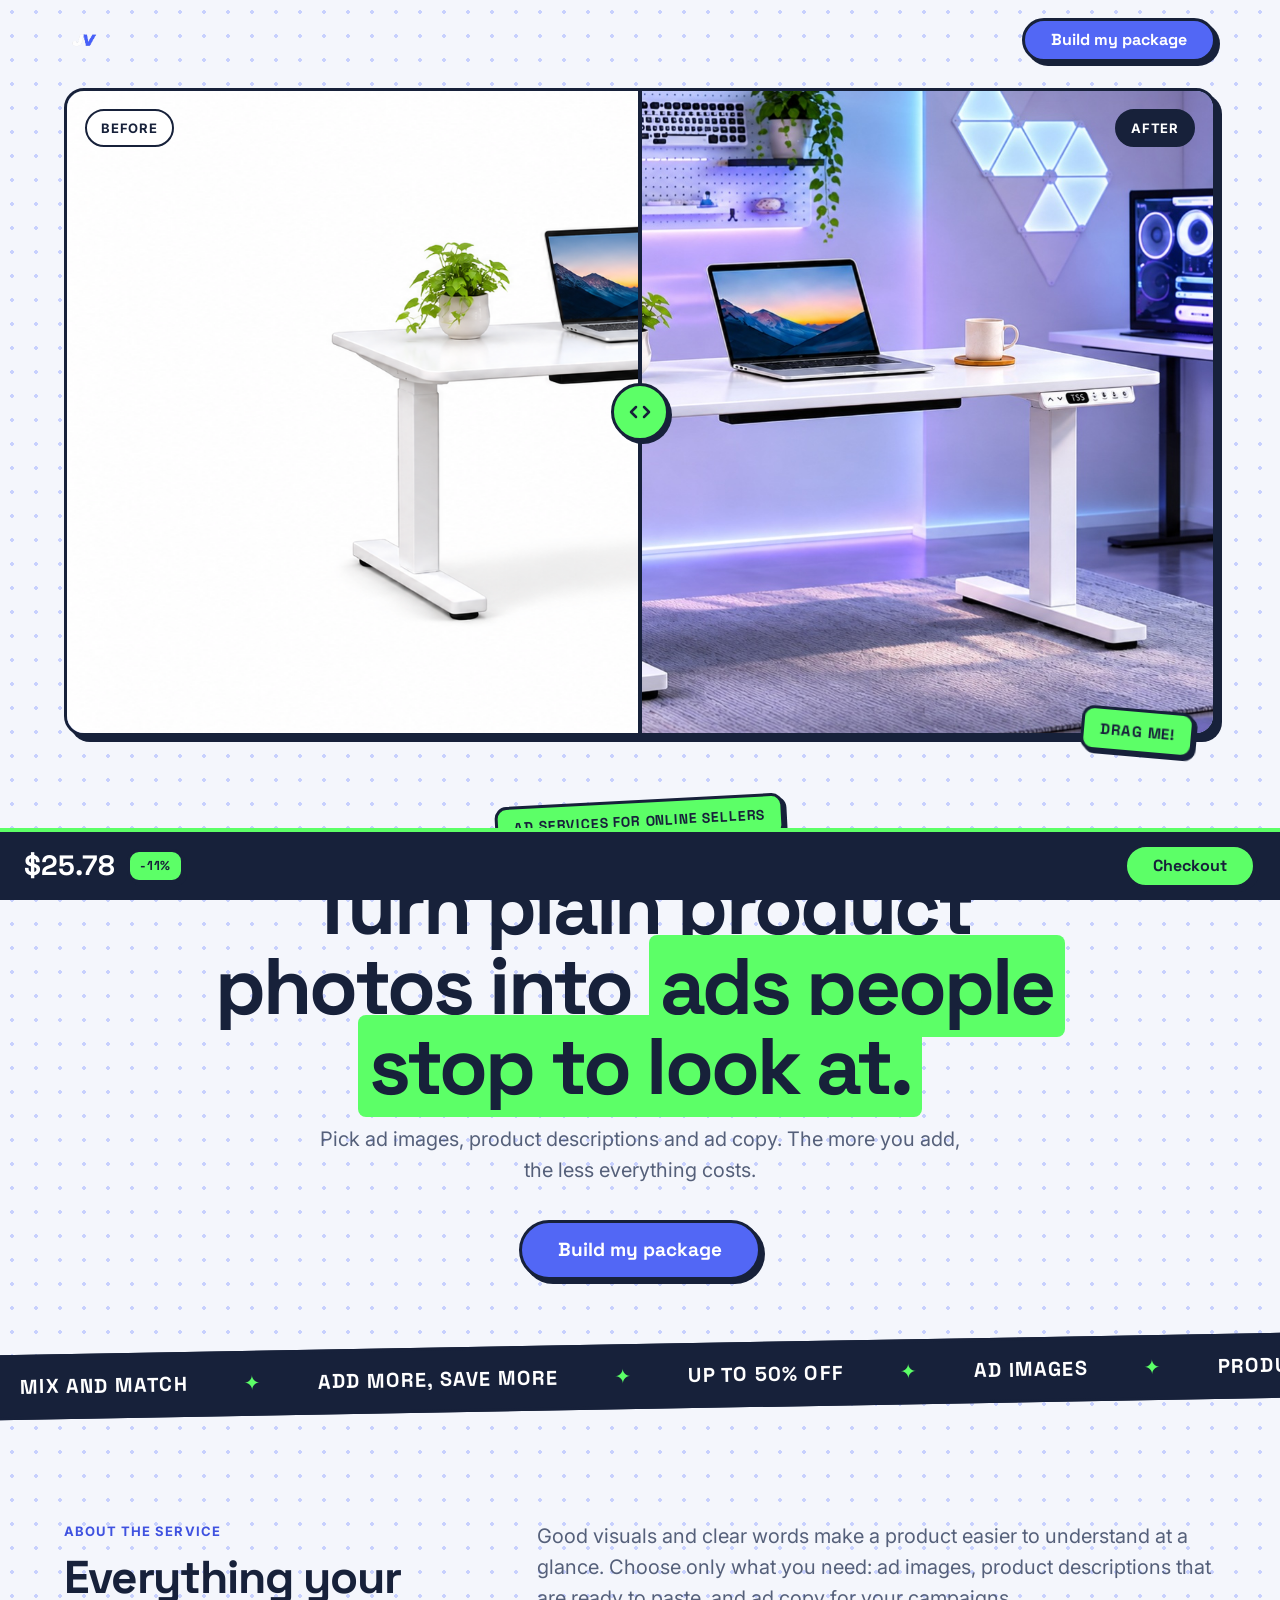
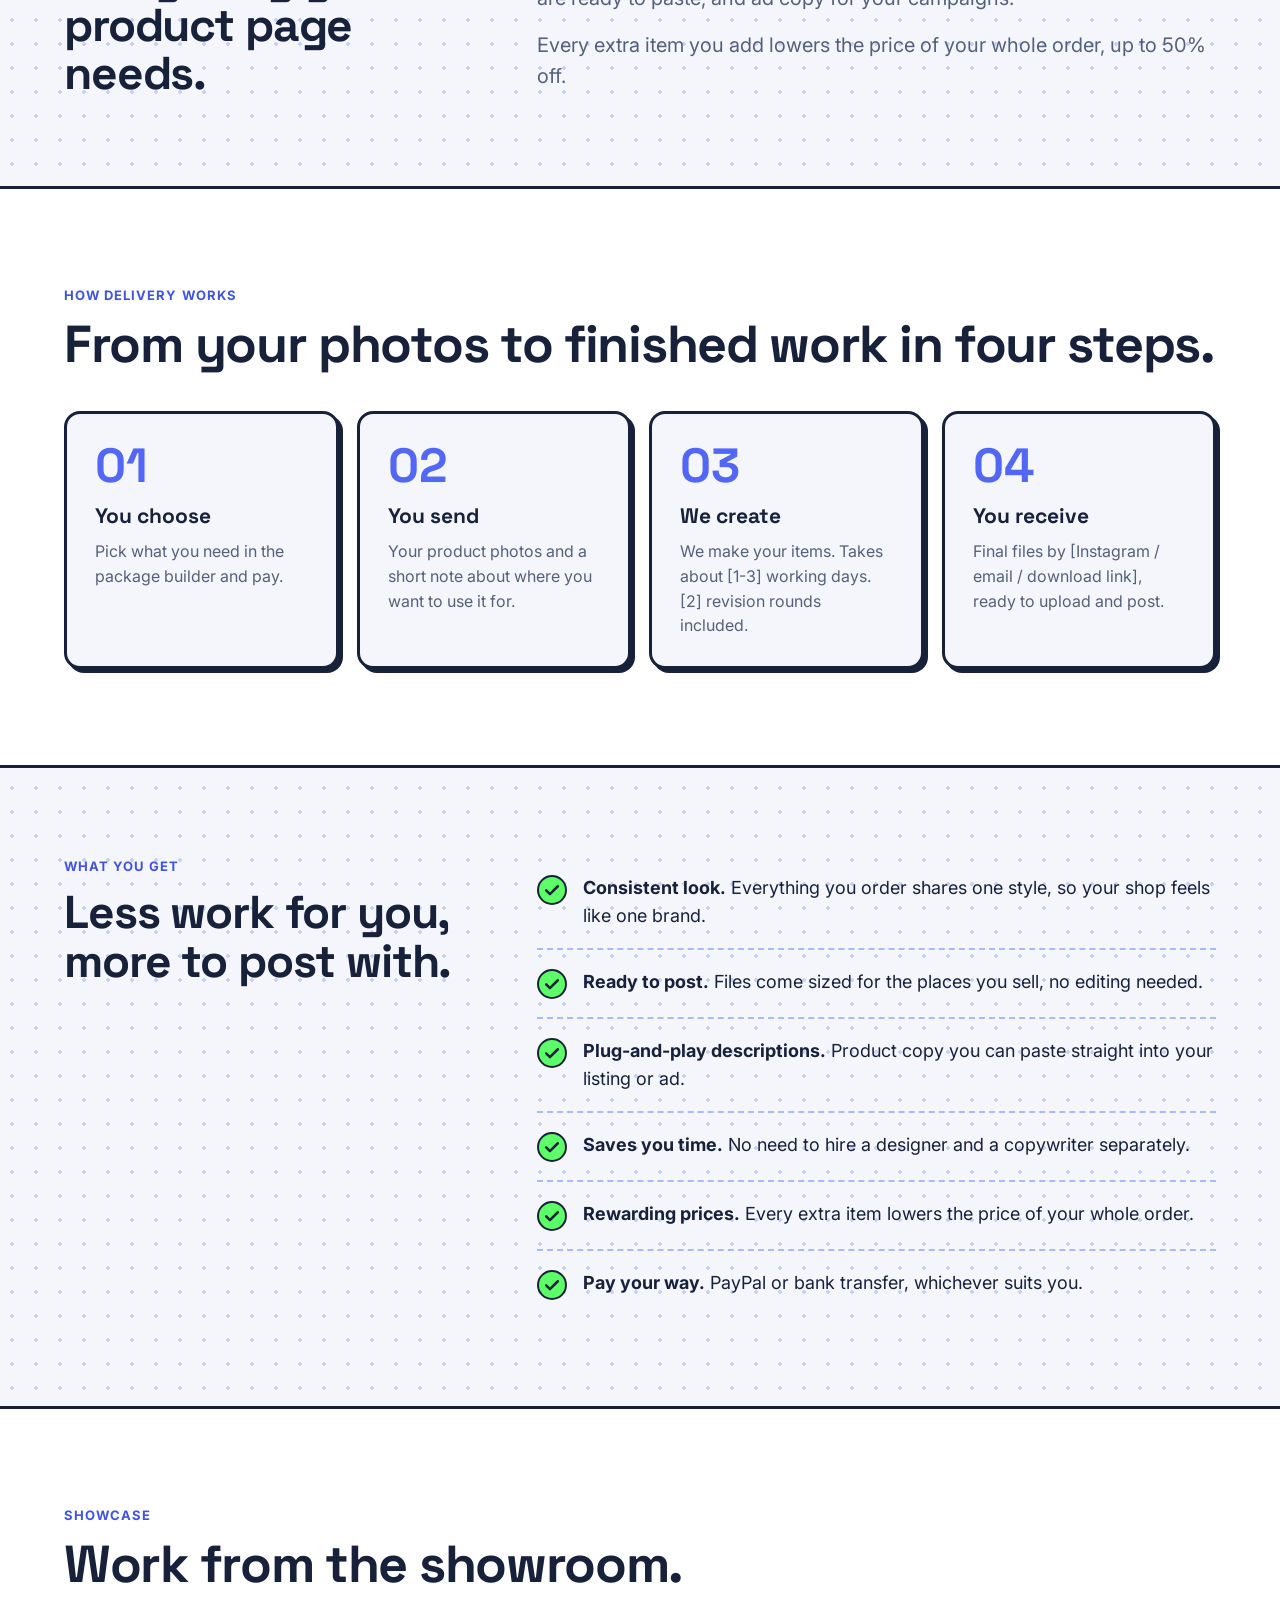
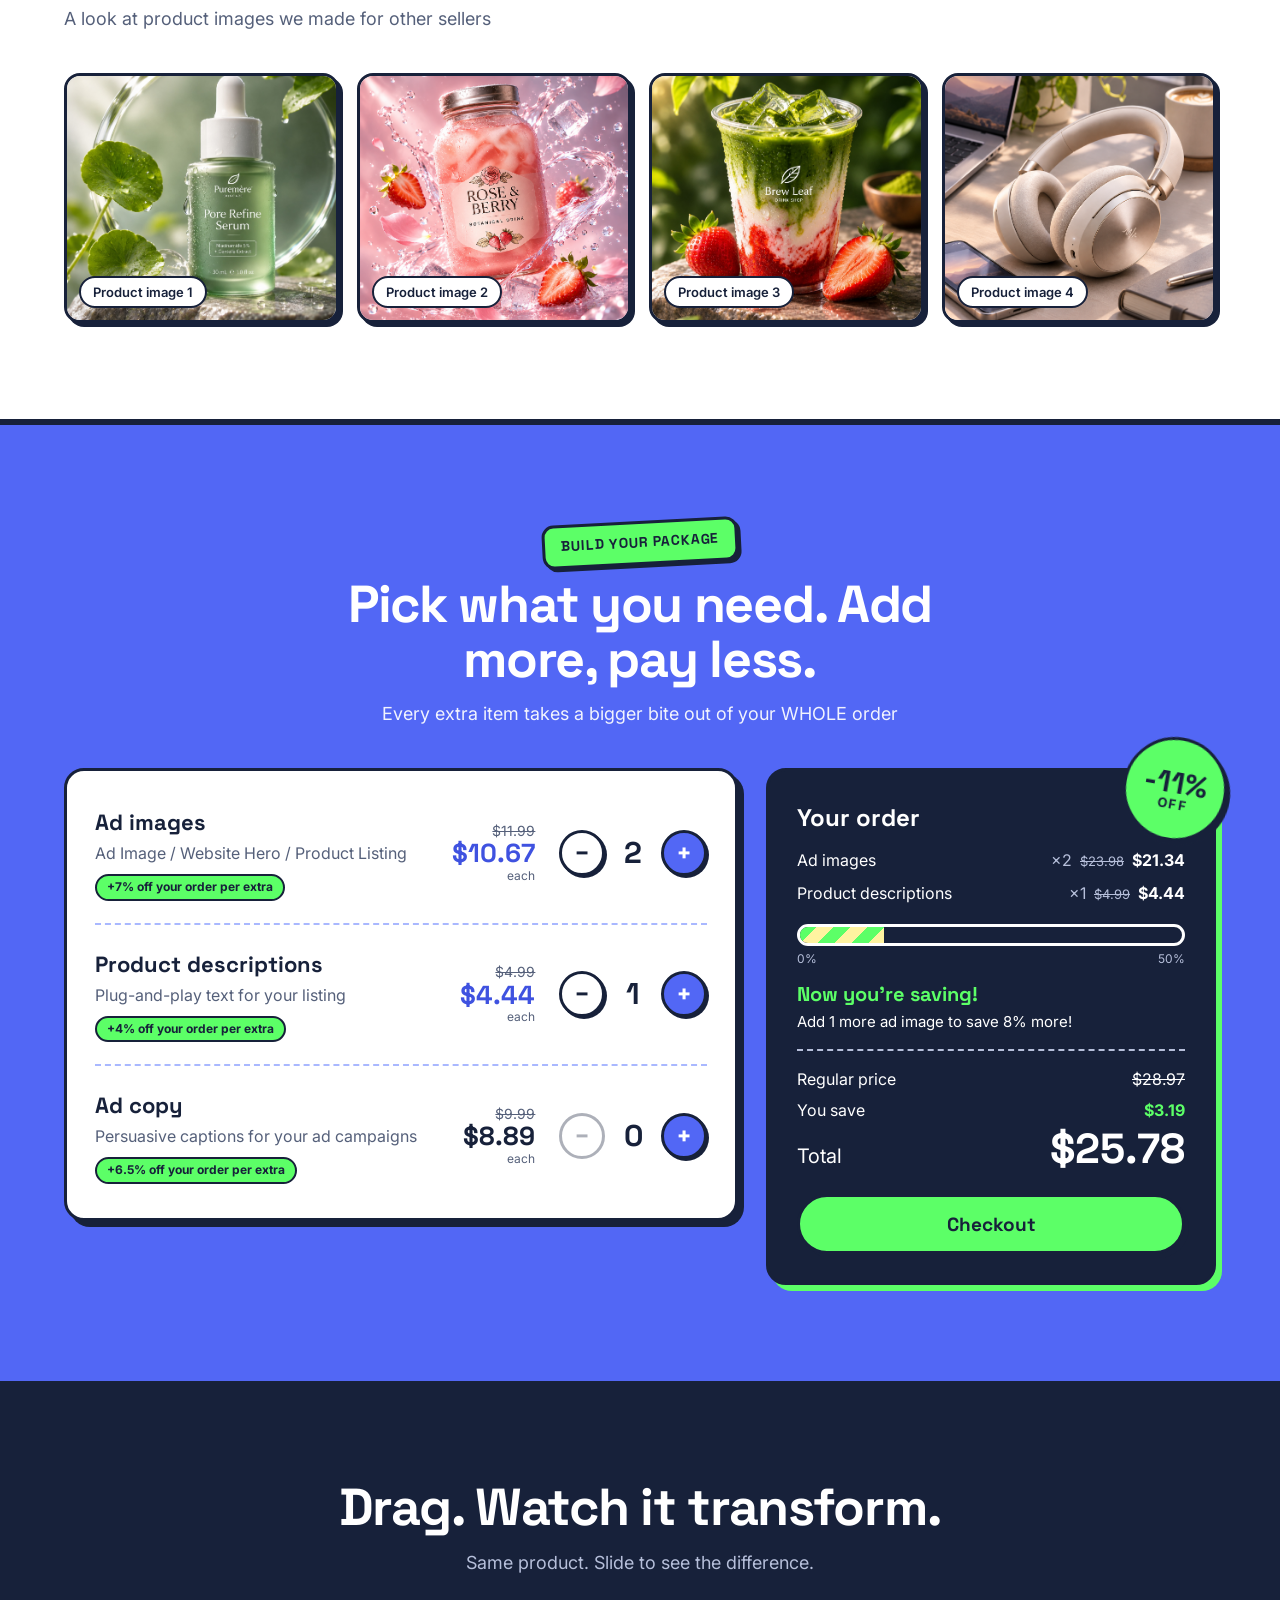
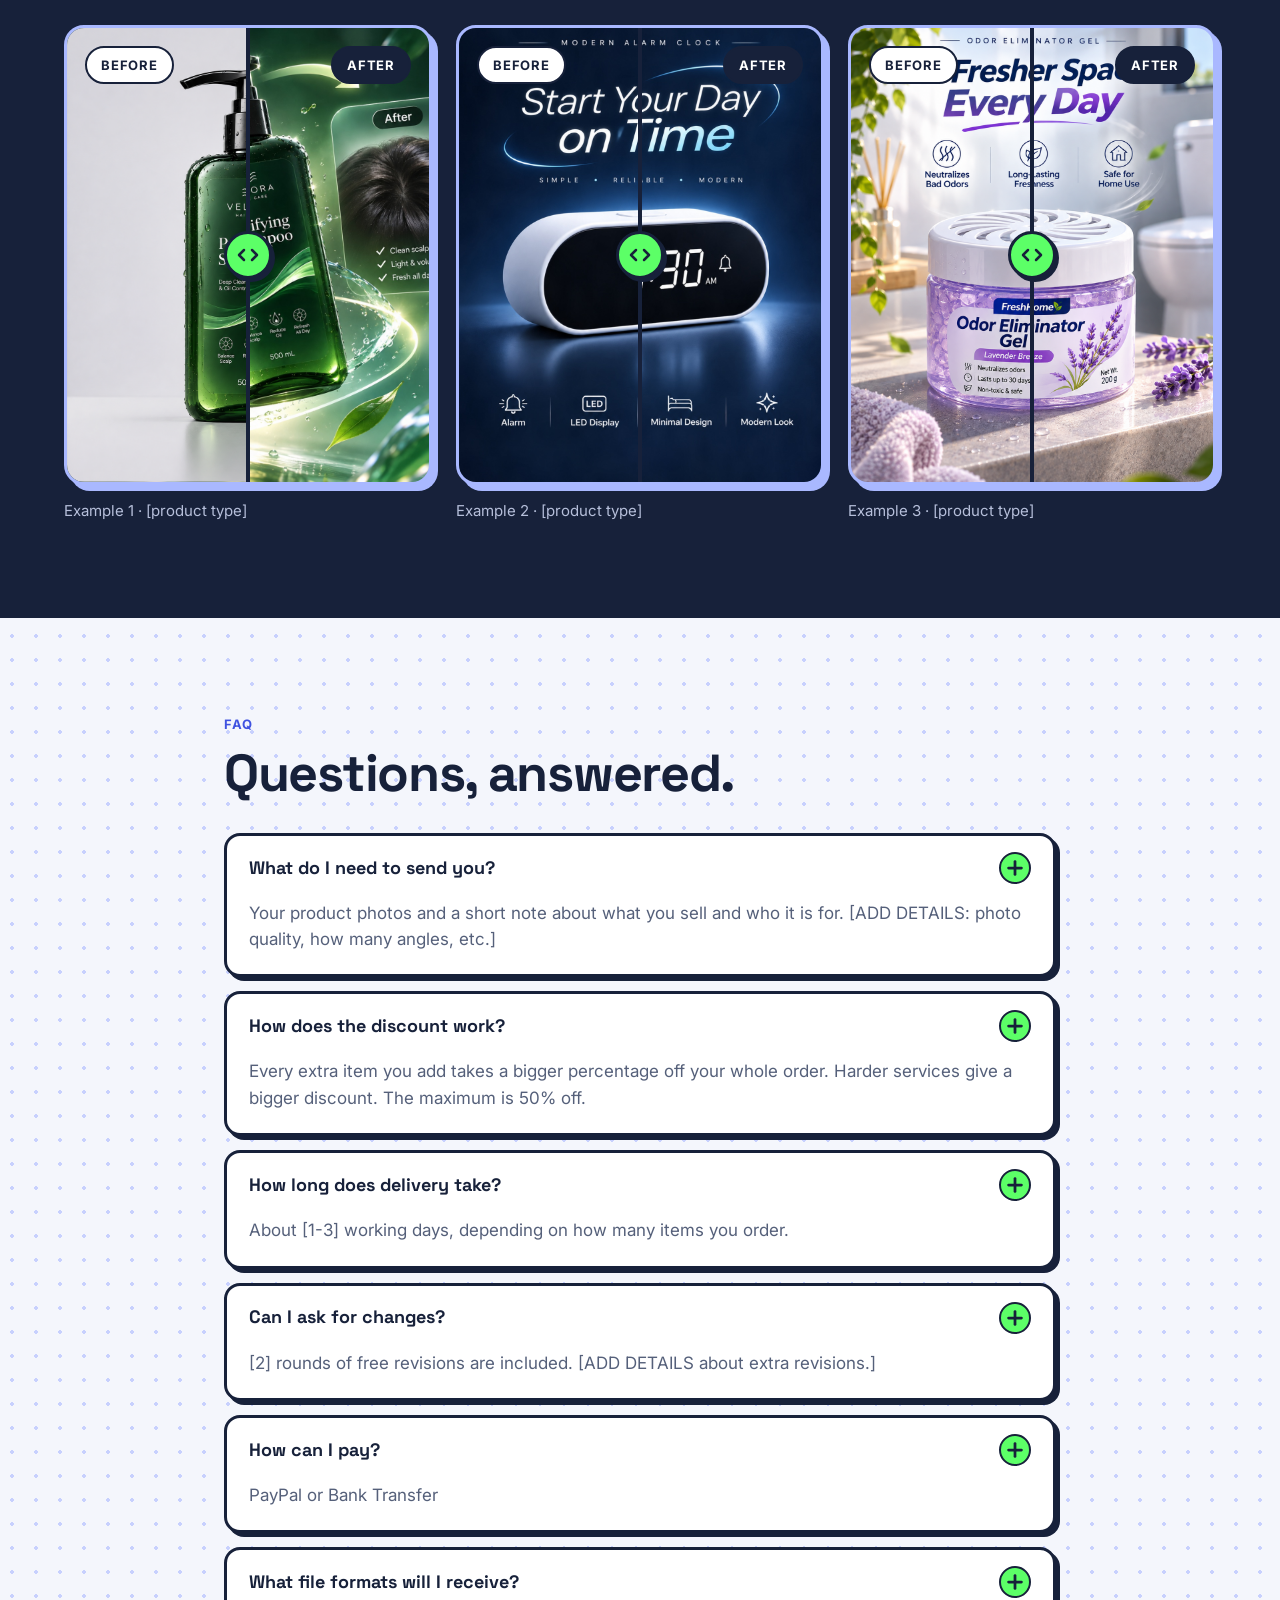
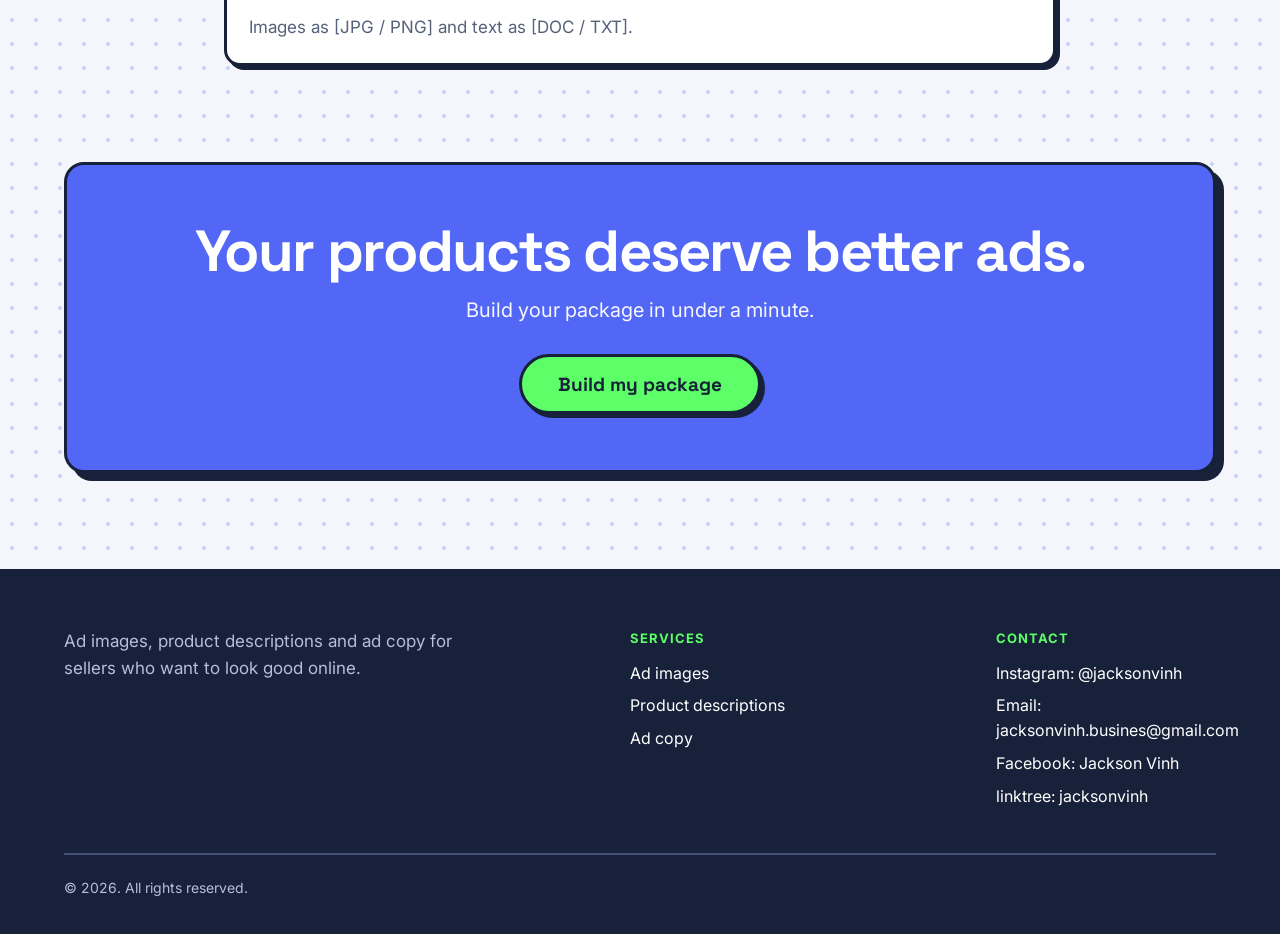
==== index.html @ 934756a9 "Add files via upload" ====
<!doctype html>
<html lang="en">
<head>
  <meta charset="utf-8">
  <meta name="viewport" content="width=device-width, initial-scale=1">
  <title>Loading…</title>
  <meta name="description" content="">
  <link rel="stylesheet" href="css/style.css">
  <!--
    This file holds the LAYOUT only. You normally do NOT need to edit it.
    All text, prices, images and colors live in content.json
    (or edit them visually: run start-editor, see README.txt).
  -->
</head>
<body>

<div class="load-error" id="load-error" role="alert" hidden></div>

<!-- NAV -->
<header class="nav container" id="nav">
  <a class="brand" href="#top"></a>
  <a class="btn btn-primary" data-text="nav.ctaLabel" data-href="nav.ctaLink"></a>
</header>

<main id="top">
  <div id="sections"></div>
</main>

<!-- FOOTER -->
<footer class="footer" id="footer">
  <div class="container">
    <div class="footer-grid">
      <div class="footer-about">
        <p data-text="footer.description"></p>
      </div>
      <div class="footer-col" data-show-if="$services">
        <div class="footer-title" data-text="footer.servicesTitle"></div>
        <div class="footer-links" data-list="$services" data-readonly>
          <template><a href="#pricing" data-text="name"></a></template>
        </div>
      </div>
      <div class="footer-col">
        <div class="footer-title" data-text="footer.contactTitle"></div>
        <div class="footer-links" data-list="footer.contacts" data-add-label="contact">
          <template data-default='{"label":"Label","value":"Value","link":""}'>
            <div><span class="lbl" data-text="label"></span><a data-text="value" data-href="link"></a></div>
          </template>
        </div>
      </div>
    </div>
    <div class="footer-copy" data-text="footer.copyright"></div>
  </div>
</footer>

<!-- Sticky "your total" bar (appears while the builder is off-screen) -->
<div class="sticky-bar" id="sticky-bar" aria-live="polite">
  <div class="sticky-info">
    <span class="sticky-total" id="sticky-total"></span>
    <span class="sticker sticker--small" id="sticky-save" hidden></span>
  </div>
  <a class="btn btn-pop" id="sticky-btn" href="checkout.html"></a>
</div>
<canvas id="confetti" aria-hidden="true"></canvas>


<!-- ======================================================================
     SECTION TEMPLATES  (one per section "type" used in content.json)
     ====================================================================== -->

<template id="sec-hero">
  <section class="hero container">
    <div class="hero-frame">
      <div class="compare" data-compare="."></div>
      <div class="sticker sticker--drag" data-text="sticker" data-ph="Sticker text"></div>
    </div>
  </section>
</template>

<template id="sec-headline">
  <section class="headline">
    <div class="sticker sticker--tilt" data-text="eyebrow" data-ph="Small label"></div>
    <h1 data-text="title" data-ph="Main headline"></h1>
    <p data-text="subtitle" data-ph="Sub-headline"></p>
    <a class="btn btn-primary btn-lg" data-text="buttonLabel" data-href="buttonLink" data-ph="Button"></a>
  </section>
</template>

<template id="sec-marquee">
  <div class="marquee" data-requires="items">
    <div class="marquee-track" data-list="items" data-add-label="ticker phrase">
      <template data-default='"New phrase"'><span class="marquee-item" data-text="."></span></template>
    </div>
  </div>
</template>

<template id="sec-text">
  <section class="container split">
    <div class="split-head">
      <div class="eyebrow" data-text="eyebrow" data-ph="Small label"></div>
      <h2 data-text="title" data-ph="Title"></h2>
    </div>
    <div class="split-body about-text" data-list="items" data-add-label="paragraph">
      <template data-default='"New paragraph."'><p data-text="."></p></template>
    </div>
  </section>
</template>

<template id="sec-steps">
  <div class="band band--surface" data-requires="items">
    <div class="container">
      <div class="eyebrow" data-text="eyebrow" data-ph="Small label"></div>
      <h2 class="section-title" data-text="title" data-ph="Title"></h2>
      <div class="steps" data-list="items" data-layout="center" data-min="230" data-max="4" data-add-label="step">
        <template data-default='{"title":"New step","text":"Describe this step."}'>
          <div class="step">
            <div class="step-num" data-index></div>
            <h3 data-text="title"></h3>
            <p data-text="text"></p>
          </div>
        </template>
      </div>
    </div>
  </div>
</template>

<template id="sec-checklist">
  <section class="container split" data-requires="items">
    <div class="split-head">
      <div class="eyebrow" data-text="eyebrow" data-ph="Small label"></div>
      <h2 data-text="title" data-ph="Title"></h2>
    </div>
    <div class="split-body benefit-list" data-list="items" data-add-label="point">
      <template data-default='{"title":"New point.","text":"Explain why it matters."}'>
        <div class="benefit">
          <svg width="24" height="24" viewBox="0 0 24 24" fill="none" stroke="currentColor" stroke-width="3" stroke-linecap="round" stroke-linejoin="round" aria-hidden="true"><path d="M5 12.5l4.5 4.5L19 7.5"/></svg>
          <div><b data-text="title"></b> <span data-text="text"></span></div>
        </div>
      </template>
    </div>
  </section>
</template>

<template id="sec-gallery">
  <div class="band band--surface" data-requires="items">
    <div class="container">
      <div class="eyebrow" data-text="eyebrow" data-ph="Small label"></div>
      <h2 class="section-title" data-text="title" data-ph="Title"></h2>
      <p class="section-intro" data-text="intro" data-ph="Short intro"></p>
      <div class="gallery" data-list="items" data-layout="span" data-min="190" data-max="4" data-ph-cycle data-add-label="image">
        <template data-default='{"image":"","caption":"","alt":"","placeholder":"New image"}'>
          <figure class="tile">
            <div data-img="."></div>
            <figcaption data-text="caption" data-ph="Caption"></figcaption>
          </figure>
        </template>
      </div>
    </div>
  </div>
</template>

<template id="sec-builder">
  <section class="band band--blue builder">
    <div class="container">
      <div class="center-head">
        <div class="sticker sticker--tilt" data-text="eyebrow" data-ph="Small label"></div>
        <h2 class="section-title" data-text="title" data-ph="Title"></h2>
        <p class="section-intro" data-text="intro" data-ph="Short intro"></p>
      </div>

      <div class="builder-grid">
        <div class="builder-main card">
          <div class="svc-list" data-list="services" data-add-label="service">
            <template data-default='{"id":"new-service","name":"New service","unit":"new service","description":"Describe this service.","price":5,"extraDiscount":5,"max":20,"startQty":0}'>
              <div class="svc" data-attr="data-sid:id">
                <div class="svc-info">
                  <h3 data-text="name" data-ph="Service name"></h3>
                  <p data-text="description" data-ph="Short description"></p>
                  <span class="svc-tag"></span>
                  <div class="svc-edit ed-only" data-editor-ui>
                    <label>Price <input type="number" step="0.01" min="0" data-num="price" data-live="builder"></label>
                    <label>Extra discount % <input type="number" step="0.5" min="0" max="50" data-num="extraDiscount" data-live="builder"></label>
                    <label>Max <input type="number" step="1" min="1" data-num="max" data-live="builder"></label>
                    <label>Preselected <input type="number" step="1" min="0" data-num="startQty" data-live="builder"></label>
                  </div>
                </div>
                <div class="svc-price">
                  <span class="svc-was"></span>
                  <span class="svc-now"></span>
                  <span class="svc-each">each</span>
                </div>
                <div class="stepper">
                  <button type="button" data-act="dec" aria-label="One fewer">&minus;</button>
                  <output class="svc-qty">0</output>
                  <button type="button" data-act="inc" aria-label="One more">+</button>
                </div>
              </div>
            </template>
          </div>
        </div>

        <aside class="builder-summary">
          <div class="pct-sticker" hidden><span class="pct-num"></span><span class="pct-off" data-text="labels.off" data-fallback="OFF"></span></div>
          <h3 data-text="labels.yourOrder" data-fallback="Your order"></h3>
          <p class="receipt-empty"></p>
          <ul class="receipt"></ul>
          <div class="meter" aria-hidden="true"><div class="meter-fill"></div></div>
          <div class="meter-scale" aria-hidden="true"><span>0%</span><span class="meter-max"></span></div>
          <p class="meter-msg" aria-live="polite"></p>
          <p class="meter-hint"></p>
          <div class="totals">
            <div class="row row-regular"><span data-text="labels.regularLabel" data-fallback="Regular price"></span><s class="t-regular"></s></div>
            <div class="row row-save"><span data-text="labels.savingsLabel" data-fallback="You save"></span><b class="t-save"></b></div>
            <div class="row row-total"><span data-text="labels.totalLabel" data-fallback="Total"></span><b class="t-total"></b></div>
          </div>
          <a class="btn btn-pop btn-lg b-checkout" href="checkout.html" data-text="labels.checkoutLabel" data-fallback="Checkout"></a>
        </aside>
      </div>
    </div>
  </section>
</template>

<template id="sec-transformations">
  <div class="band band--navy" data-requires="items">
    <div class="container">
      <div class="center-head">
        <h2 class="section-title" data-text="title" data-ph="Title"></h2>
        <p class="section-intro" data-text="subtitle" data-ph="Short intro"></p>
      </div>
      <div class="transforms" data-list="items" data-layout="center" data-min="260" data-max="3" data-ph-cycle data-add-label="slider">
        <template data-default='{"before":{"image":"","alt":"Before","placeholder":"Before photo"},"after":{"image":"","alt":"After","placeholder":"After ad image"},"caption":"Example"}'>
          <figure class="trans">
            <div class="compare compare--tall" data-compare="."></div>
            <figcaption data-text="caption" data-ph="Caption"></figcaption>
          </figure>
        </template>
      </div>
    </div>
  </div>
</template>

<template id="sec-testimonials">
  <section class="container testimonials" data-requires="items">
    <div class="center-head">
      <div class="eyebrow" data-text="eyebrow" data-ph="Small label"></div>
      <h2 class="section-title" data-text="title" data-ph="Title"></h2>
    </div>
    <div class="quotes" data-list="items" data-layout="center" data-min="280" data-max="3" data-add-label="testimonial">
      <template data-default='{"quote":"Write the customer&apos;s words here.","name":"Customer name","role":"Shop name","avatar":"","rating":5}'>
        <figure class="quote-card">
          <div class="stars" data-text="rating" data-format="stars" aria-hidden="true"></div>
          <blockquote data-text="quote" data-ph="Quote"></blockquote>
          <figcaption class="quote-who">
            <div class="avatar" data-img="avatar"></div>
            <div>
              <div class="quote-name" data-text="name" data-ph="Name"></div>
              <div class="quote-role" data-text="role" data-ph="Role"></div>
              <label class="ed-only" data-editor-ui>Stars <input type="number" min="0" max="5" step="1" data-num="rating"></label>
            </div>
          </figcaption>
        </figure>
      </template>
    </div>
  </section>
</template>

<template id="sec-faq">
  <section class="faq-wrap" data-requires="items">
    <div class="eyebrow" data-text="eyebrow" data-ph="Small label"></div>
    <h2 class="section-title" data-text="title" data-ph="Title"></h2>
    <div class="faq" data-list="items" data-add-label="question">
      <template data-default='{"q":"New question?","a":"Your answer."}'>
        <div class="faq-item">
          <div class="faq-q" role="button" tabindex="0" aria-expanded="false">
            <span data-text="q" data-ph="Question"></span>
            <svg class="faq-icon" width="24" height="24" viewBox="0 0 24 24" fill="none" stroke="currentColor" stroke-width="3" stroke-linecap="round" aria-hidden="true"><path d="M5 12h14"/><path d="M12 5v14"/></svg>
          </div>
          <div class="faq-a" hidden data-text="a" data-ph="Answer"></div>
        </div>
      </template>
    </div>
  </section>
</template>

<template id="sec-banner">
  <section class="container banner-wrap">
    <div class="banner">
      <h2 data-text="title" data-ph="Big message"></h2>
      <p data-text="text" data-ph="Supporting line"></p>
      <a class="btn btn-pop btn-lg" data-text="buttonLabel" data-href="buttonLink" data-ph="Button"></a>
    </div>
  </section>
</template>


<!-- Before/after slider layout (used by the hero and the drag-to-compare examples) -->
<template id="tpl-compare">
  <div class="cmp-layer cmp-after">
    <div data-img="after"></div>
    <span class="chip chip--dark cmp-chip cmp-chip-right" data-text="afterLabel" data-fallback="After"></span>
  </div>
  <div class="cmp-layer cmp-before">
    <div data-img="before"></div>
    <span class="chip cmp-chip cmp-chip-left" data-text="beforeLabel" data-fallback="Before"></span>
  </div>
  <input class="cmp-range" type="range" min="0" max="100" step="0.5" value="50">
  <div class="cmp-handle" aria-hidden="true">
    <div class="cmp-knob">
      <svg width="24" height="24" viewBox="0 0 24 24" fill="none" stroke="currentColor" stroke-width="2.5" stroke-linecap="round" stroke-linejoin="round"><path d="M8 7l-5 5 5 5"/><path d="M16 7l5 5-5 5"/></svg>
    </div>
  </div>
</template>

<!-- One line of the order summary -->
<template id="tpl-receipt-line">
  <li class="rc-line">
    <span class="rc-name"></span><span class="rc-qty"></span>
    <span class="rc-money"><s class="rc-was"></s><b class="rc-price"></b></span>
  </li>
</template>

<script src="js/core.js"></script>
<script src="js/pricing.js"></script>
<script src="js/script.js"></script>
</body>
</html>
---- css/style.css ----
/* ==========================================================================
   style.css  —  LAYOUT & DESIGN ("punchy sales page")
   Colors and fonts below are only fallbacks. The real values are read from
   content.json -> "theme" (or change them in the visual editor).
   ========================================================================== */

:root {
  /* Electric Studio palette (+ yellow "pop" for deal stickers) */
  --c-background: #F4F6FC;
  --c-surface: #FFFFFF;
  --c-text: #17213A;
  --c-muted-text: #55607A;
  --c-accent: #5267F5;
  --c-accent-text: #3F52E0;
  --c-accent-soft: #A9B8FF;
  --c-navy: #17213A;
  --c-on-navy: #FFFFFF;
  --c-muted-on-navy: #B6BFDA;
  --c-on-accent: #FFFFFF;
  --c-pop: #FFE45C;
  --c-border: #DDE2F2;
  --c-placeholder-before-bg: #D9DEEE;
  --c-placeholder-before-shape: #B4BBD3;
  --c-placeholder-before-text: #3F4A66;
  --c-placeholder-after-bg: #A9B8FF;
  --c-placeholder-after-shape: #FFFFFF;

  --font-heading: 'Space Grotesk', system-ui, sans-serif;
  --font-body: 'Inter', system-ui, sans-serif;
  --base-size: 16px;
  --heading-weight: 700;

  --radius-card: 20px;
  --radius-tile: 16px;
  --radius-button: 999px;
  --page-width: 1200px;

  --line: 3px solid var(--c-navy);
  --hard: 6px 6px 0 var(--c-navy);
  --hard-sm: 4px 4px 0 var(--c-navy);
}

* { box-sizing: border-box; }
html { scroll-behavior: smooth; }
body {
  margin: 0;
  background-color: var(--c-background);
  background-image: radial-gradient(color-mix(in srgb, var(--c-accent-soft) 60%, transparent) 1.6px, transparent 1.6px);
  background-size: 24px 24px;
  color: var(--c-text);
  font-family: var(--font-body);
  font-size: var(--base-size);
  line-height: 1.55;
  -webkit-text-size-adjust: 100%;
  overflow-x: clip;
}
html { overflow-x: clip; }
main { overflow-x: clip; }
[hidden] { display: none !important; }
img { max-width: 100%; }
a { color: inherit; }
h1, h2, h3 { font-family: var(--font-heading); font-weight: var(--heading-weight); margin: 0; }
p { margin: 0; }
mark { background: var(--c-pop); color: inherit; padding: 0 0.14em; border-radius: 8px; box-decoration-break: clone; -webkit-box-decoration-break: clone; }
:focus-visible { outline: 3px solid var(--c-accent); outline-offset: 3px; }
section[id], div[id] { scroll-margin-top: 16px; }

.container { max-width: var(--page-width); margin: 0 auto; padding-left: 24px; padding-right: 24px; }
.muted { color: var(--c-muted-text); }

/* ---------- shared bits ---------- */
.eyebrow { font-size: 13px; font-weight: 700; letter-spacing: 0.08em; text-transform: uppercase; color: var(--c-accent-text); }
.section-title { font-size: clamp(30px, 4.6vw, 52px); line-height: 1.05; letter-spacing: -0.025em; margin: 12px 0 0; }
.section-intro { margin-top: 14px; font-size: 18px; color: var(--c-muted-text); max-width: 620px; }
.center-head { text-align: center; max-width: 720px; margin: 0 auto 48px; }
.center-head .section-intro { margin-left: auto; margin-right: auto; }

.card { background: var(--c-surface); border: var(--line); border-radius: var(--radius-card); box-shadow: var(--hard); }

.chip {
  display: inline-block; padding: 7px 14px; border-radius: 999px;
  background: var(--c-surface); color: var(--c-text); border: 2px solid var(--c-navy);
  font-size: 13px; font-weight: 700; letter-spacing: 0.06em; text-transform: uppercase;
}
.chip--dark { background: var(--c-navy); color: var(--c-on-navy); }

.sticker {
  display: inline-block; padding: 8px 16px; background: var(--c-pop); color: var(--c-navy);
  border: var(--line); border-radius: 12px; box-shadow: 3px 3px 0 var(--c-navy);
  font-family: var(--font-heading); font-weight: 700; font-size: 14px; letter-spacing: 0.06em; text-transform: uppercase;
}
.sticker--tilt { transform: rotate(-3deg); }
.sticker--small { padding: 4px 10px; font-size: 13px; }

.btn {
  display: inline-flex; align-items: center; justify-content: center; gap: 8px;
  min-height: 48px; padding: 0 26px; border-radius: var(--radius-button);
  font-family: var(--font-heading); font-weight: 700; font-size: 16px; text-decoration: none; text-align: center;
  border: var(--line); box-shadow: var(--hard-sm); cursor: pointer;
  transition: transform 0.12s ease, box-shadow 0.12s ease;
}
.btn:hover { transform: translate(-2px, -2px); box-shadow: 6px 6px 0 var(--c-navy); }
.btn:active { transform: translate(3px, 3px); box-shadow: 1px 1px 0 var(--c-navy); }
.btn-primary { background: var(--c-accent); color: var(--c-on-accent); }
.btn-pop { background: var(--c-pop); color: var(--c-navy); }
.btn-outline { background: var(--c-surface); color: var(--c-navy); }
.btn-lg { min-height: 60px; padding: 0 36px; font-size: 19px; }
.btn.is-disabled { opacity: 0.55; cursor: not-allowed; box-shadow: none; transform: none; }

.band { padding: 96px 0; }
.band--surface { background: var(--c-surface); border-top: var(--line); border-bottom: var(--line); }
.band--navy { background: var(--c-navy); color: var(--c-on-navy); }
.band--navy .section-intro { color: var(--c-muted-on-navy); }
.band--navy .section-title { margin-top: 0; }
.band--blue { background: var(--c-accent); color: var(--c-on-accent); border-top: var(--line); border-bottom: var(--line); }
.band--blue .section-intro { color: var(--c-on-accent); opacity: 0.92; }

/* ---------- auto layouts (columns are set by core.js) ---------- */
[data-layout] { --gap: 18px; }
[data-layout="span"] {
  display: grid; grid-template-columns: repeat(var(--cols, 2), minmax(0, 1fr));
  grid-auto-rows: var(--tile-h, clamp(150px, 20vw, 250px)); gap: var(--gap);
}
[data-layout="center"] { display: flex; flex-wrap: wrap; justify-content: center; gap: var(--gap); }
[data-layout="center"] > * {
  flex: 0 1 calc((100% - (var(--cols, 1) - 1) * var(--gap)) / var(--cols, 1));
  min-width: 0; max-width: var(--item-max, none);
}

/* ---------- nav ---------- */
.nav { display: flex; align-items: center; justify-content: space-between; gap: 16px; flex-wrap: wrap; padding-top: 18px; padding-bottom: 18px; }
.brand { display: inline-flex; align-items: center; text-decoration: none; }
.brand-logo { height: 40px; width: auto; display: block; }
.brand-ph { padding: 8px 14px; border: 2px dashed var(--c-accent); border-radius: 10px; font-size: 13px; color: var(--c-accent-text); }
.nav .btn { min-height: 44px; }

/* ---------- media + placeholders ---------- */
.media { position: absolute; inset: 0; overflow: hidden; }
.media img { width: 100%; height: 100%; object-fit: cover; display: block; }
.ph {
  position: absolute; inset: 0; display: flex; flex-direction: column; align-items: center; justify-content: center; gap: 6px;
  padding: 16px; text-align: center; background: var(--ph-bg, var(--c-placeholder-after-bg)); color: var(--c-text);
  font-size: 14px; font-weight: 600;
}
.ph::before { content: ""; width: 26%; max-width: 120px; aspect-ratio: 3 / 4; border-radius: 14px; background: var(--c-placeholder-after-shape); border: 3px solid var(--c-navy); margin-bottom: 10px; }
.ph small { font-size: 12px; font-weight: 500; opacity: 0.85; word-break: break-all; max-width: 90%; }
.avatar .ph::before { display: none; }

/* ---------- before / after slider ---------- */
.hero { padding-top: 8px; }
.hero-frame { position: relative; }
.compare {
  --pos: 50%; position: relative; width: 100%; aspect-ratio: 16 / 9; min-height: 240px;
  border: var(--line); border-radius: var(--radius-card); box-shadow: var(--hard); overflow: hidden; user-select: none;
  background: var(--c-placeholder-after-bg);
}
.compare--tall { aspect-ratio: 4 / 5; min-height: 0; box-shadow: 6px 6px 0 var(--c-accent-soft); border-color: var(--c-accent-soft); }
.cmp-layer { position: absolute; inset: 0; }
.cmp-before { clip-path: inset(0 calc(100% - var(--pos)) 0 0); }
.cmp-before .ph { --ph-bg: var(--c-placeholder-before-bg); color: var(--c-placeholder-before-text); }
.cmp-before .ph::before { background: var(--c-placeholder-before-shape); width: 20%; }
.cmp-chip { position: absolute; top: 18px; z-index: 2; }
.cmp-chip-left { left: 18px; }
.cmp-chip-right { right: 18px; }
.cmp-range { position: absolute; inset: 0; width: 100%; height: 100%; margin: 0; opacity: 0; cursor: ew-resize; touch-action: pan-y; z-index: 3; }
.cmp-handle { position: absolute; top: 0; bottom: 0; left: var(--pos); width: 4px; margin-left: -2px; background: var(--c-navy); pointer-events: none; z-index: 2; }
.cmp-knob {
  position: absolute; top: 50%; left: 50%; transform: translate(-50%, -50%);
  width: 58px; height: 58px; border-radius: 50%; background: var(--c-pop); color: var(--c-navy);
  border: var(--line); box-shadow: 3px 3px 0 var(--c-navy); display: flex; align-items: center; justify-content: center;
}
.compare--tall .cmp-knob { width: 48px; height: 48px; }
.cmp-range:focus-visible ~ .cmp-handle .cmp-knob { outline: 3px solid var(--c-accent); outline-offset: 3px; }
.sticker--drag { position: absolute; right: 22px; bottom: -18px; z-index: 5; transform: rotate(5deg); animation: wiggle 2.4s ease-in-out infinite; font-size: 15px; }
@keyframes wiggle { 0%, 100% { transform: rotate(5deg) translateY(0); } 50% { transform: rotate(-2deg) translateY(-6px); } }

/* ---------- headline ---------- */
.headline { max-width: 940px; margin: 0 auto; padding: 64px 24px 56px; text-align: center; }
.headline h1 { margin: 22px 0 18px; font-size: clamp(38px, 7vw, 80px); line-height: 1; letter-spacing: -0.035em; }
.headline p { margin: 0 auto 34px; max-width: 640px; font-size: 20px; color: var(--c-muted-text); }

/* ---------- ticker ---------- */
.marquee { background: var(--c-navy); color: var(--c-on-navy); overflow: hidden; border-top: var(--line); border-bottom: var(--line); transform: rotate(-1deg); margin: 8px -8px 24px; }
.marquee-track { display: flex; width: max-content; animation: marq 32s linear infinite; padding: 14px 0; }
.marquee-item { font-family: var(--font-heading); font-weight: 700; font-size: 20px; text-transform: uppercase; letter-spacing: 0.06em; white-space: nowrap; padding: 0 28px; }
.marquee-item::after { content: "\2726"; margin-left: 56px; color: var(--c-pop); }
@keyframes marq { to { transform: translateX(-50%); } }

/* ---------- two-column sections ---------- */
.split { display: flex; flex-wrap: wrap; gap: 32px 64px; padding-top: 88px; padding-bottom: 88px; }
.split-head { flex: 1 1 280px; min-width: 0; }
.split-body { flex: 2 1 420px; min-width: 0; }
.split-head h2 { margin-top: 12px; font-size: clamp(30px, 4.2vw, 46px); line-height: 1.05; letter-spacing: -0.025em; }
.about-text p { font-size: 20px; margin-bottom: 16px; }
.about-text p:not(:first-child) { color: var(--c-muted-text); }
.about-text p:last-child { margin-bottom: 0; }

.benefit { display: flex; gap: 16px; align-items: flex-start; padding: 18px 0; border-bottom: 2px dashed var(--c-accent-soft); font-size: 18px; }
.benefit:last-child { border-bottom: 0; }
.benefit svg { flex: none; margin-top: 1px; padding: 3px; width: 30px; height: 30px; border-radius: 50%; background: var(--c-pop); border: 2px solid var(--c-navy); color: var(--c-navy); }
.benefit b { font-weight: 700; }

/* ---------- steps ---------- */
.steps { margin-top: 40px; }
.step { padding: 28px; border: var(--line); border-radius: var(--radius-tile); background: var(--c-background); box-shadow: var(--hard-sm); }
.step-num { font-family: var(--font-heading); font-weight: 700; font-size: 48px; line-height: 1; color: var(--c-accent); -webkit-text-stroke: 0; }
.step h3 { margin: 10px 0 6px; font-size: 21px; }
.step p { color: var(--c-muted-text); }

/* ---------- gallery ---------- */
.gallery { margin-top: 40px; }
.tile { position: relative; margin: 0; border: var(--line); border-radius: var(--radius-tile); overflow: hidden; background: var(--c-background); min-width: 0; box-shadow: var(--hard-sm); transition: transform 0.15s; }
.tile:hover { transform: rotate(-1deg) scale(1.015); }
.tile figcaption {
  position: absolute; left: 12px; bottom: 12px; z-index: 2; max-width: calc(100% - 24px);
  padding: 4px 12px; border-radius: 999px; background: var(--c-surface); border: 2px solid var(--c-navy); color: var(--c-text);
  font-size: 13px; font-weight: 600;
}

/* ---------- package builder ---------- */
.builder .center-head { margin-bottom: 40px; }
.builder .section-title { color: var(--c-on-accent); }
.builder-grid { display: grid; grid-template-columns: minmax(0, 1.5fr) minmax(300px, 1fr); gap: 28px; align-items: start; }
.builder-main { padding: 12px 28px; color: var(--c-text); }
.svc { display: grid; grid-template-columns: minmax(0, 1fr) auto auto; align-items: center; gap: 12px 24px; padding: 22px 0; border-bottom: 2px dashed var(--c-accent-soft); }
.svc:last-child { border-bottom: 0; }
.svc-info h3 { font-size: 22px; }
.svc-info p { color: var(--c-muted-text); margin-top: 2px; }
.svc-tag { display: inline-block; margin-top: 8px; padding: 2px 10px; border-radius: 999px; background: var(--c-pop); border: 2px solid var(--c-navy); font-size: 12px; font-weight: 700; }
.svc-price { display: flex; flex-direction: column; align-items: flex-end; line-height: 1.15; min-width: 84px; }
.svc-was { color: var(--c-muted-text); text-decoration: line-through; font-size: 14px; }
.svc-now { font-family: var(--font-heading); font-weight: 700; font-size: 26px; }
.svc-each { font-size: 12px; color: var(--c-muted-text); }
.svc.is-active .svc-now { color: var(--c-accent-text); }
.stepper { display: flex; align-items: center; gap: 8px; }
.stepper button {
  width: 46px; height: 46px; border-radius: 50%; border: var(--line); background: var(--c-surface); color: var(--c-navy);
  font: 700 26px/1 var(--font-heading); cursor: pointer; box-shadow: 2px 2px 0 var(--c-navy); padding: 0;
  transition: transform 0.1s, box-shadow 0.1s;
}
.stepper button[data-act="inc"] { background: var(--c-accent); color: var(--c-on-accent); }
.stepper button:hover:not(:disabled) { transform: translate(-1px, -1px); box-shadow: 4px 4px 0 var(--c-navy); }
.stepper button:active:not(:disabled) { transform: translate(2px, 2px); box-shadow: 0 0 0 var(--c-navy); }
.stepper button:disabled { opacity: 0.35; cursor: not-allowed; box-shadow: none; }
.svc-qty { min-width: 40px; text-align: center; font-family: var(--font-heading); font-weight: 700; font-size: 30px; }
.svc-edit { grid-column: 1 / -1; display: none; flex-wrap: wrap; gap: 8px 16px; margin-top: 10px; padding: 10px; border: 2px dashed var(--c-accent); border-radius: 10px; font-size: 13px; }
.svc-edit input { width: 76px; margin-left: 4px; padding: 4px 6px; border: 2px solid var(--c-navy); border-radius: 6px; font: inherit; }

.builder-summary { position: sticky; top: 16px; padding: 28px; background: var(--c-navy); color: var(--c-on-navy); border: var(--line); border-radius: var(--radius-card); box-shadow: 6px 6px 0 var(--c-pop); }
.builder-summary h3 { font-size: 24px; margin-bottom: 12px; }
.pct-sticker {
  position: absolute; top: -34px; right: -14px; width: 104px; height: 104px; border-radius: 50%;
  background: var(--c-pop); color: var(--c-navy); border: var(--line); box-shadow: 4px 4px 0 var(--c-navy);
  display: flex; flex-direction: column; align-items: center; justify-content: center; transform: rotate(10deg); line-height: 1;
}
.pct-num { font-family: var(--font-heading); font-weight: 700; font-size: 30px; }
.pct-off { font-weight: 700; font-size: 13px; letter-spacing: 0.1em; }
.pct-sticker.bump { animation: bump 0.5s cubic-bezier(.2, 1.6, .4, 1); }
@keyframes bump { 0% { transform: rotate(10deg) scale(0.6); } 100% { transform: rotate(10deg) scale(1); } }
.receipt { list-style: none; margin: 0; padding: 0; display: flex; flex-direction: column; gap: 8px; }
.receipt-empty { color: var(--c-muted-on-navy); margin-bottom: 8px; }
.rc-line { display: grid; grid-template-columns: minmax(0, 1fr) auto auto; gap: 8px; align-items: baseline; }
.rc-qty { color: var(--c-muted-on-navy); }
.rc-money { display: inline-flex; gap: 8px; align-items: baseline; justify-content: flex-end; }
.rc-was { color: var(--c-muted-on-navy); font-size: 13px; }
.meter { height: 22px; margin-top: 18px; border: 3px solid var(--c-on-navy); border-radius: 999px; background: transparent; overflow: hidden; }
.meter-fill { height: 100%; width: 0; background: repeating-linear-gradient(135deg, var(--c-pop) 0 12px, #fff3a0 12px 24px); transition: width 0.45s cubic-bezier(.3, 1.3, .5, 1); }
.meter-scale { display: flex; justify-content: space-between; font-size: 12px; color: var(--c-muted-on-navy); margin-top: 4px; }
.meter-msg { margin-top: 10px; font-family: var(--font-heading); font-weight: 700; font-size: 20px; color: var(--c-pop); min-height: 1.4em; }
.meter-hint { font-size: 15px; color: var(--c-on-navy); min-height: 1.4em; }
.totals { margin: 16px 0 22px; padding-top: 16px; border-top: 2px dashed var(--c-muted-on-navy); display: flex; flex-direction: column; gap: 6px; }
.totals .row { display: flex; justify-content: space-between; align-items: baseline; gap: 12px; }
.totals .row-save b { color: var(--c-pop); }
.totals .row-total { font-size: 20px; }
.totals .row-total b { font-family: var(--font-heading); font-size: 42px; line-height: 1; }
.builder-summary .btn { width: 100%; }

.sticky-bar {
  position: fixed; left: 0; right: 0; bottom: 0; z-index: 40; display: flex; align-items: center; justify-content: space-between; gap: 12px;
  padding: 12px 24px; background: var(--c-navy); color: var(--c-on-navy); border-top: 4px solid var(--c-pop);
  transform: translateY(110%); transition: transform 0.25s ease;
}
.sticky-bar.show { transform: none; }
.sticky-info { display: flex; align-items: center; gap: 12px; }
.sticky-total { font-family: var(--font-heading); font-weight: 700; font-size: 28px; }
.sticky-bar .btn { min-height: 44px; }
#confetti { position: fixed; inset: 0; width: 100%; height: 100%; pointer-events: none; z-index: 60; }

/* ---------- transformations ---------- */
.transforms { --gap: 24px; }
.trans { margin: 0; }
.trans figcaption { margin-top: 14px; font-size: 15px; color: var(--c-muted-on-navy); }

/* ---------- testimonials ---------- */
.testimonials { padding-top: 96px; padding-bottom: 24px; }
.quotes { --gap: 22px; align-items: stretch; }
.quote-card { margin: 0; padding: 28px; border: var(--line); border-radius: var(--radius-card); background: var(--c-surface); box-shadow: var(--hard-sm); display: flex; flex-direction: column; gap: 16px; }
.stars { color: var(--c-accent); letter-spacing: 3px; font-size: 20px; }
.quote-card blockquote { margin: 0; font-size: 18px; flex: 1 1 auto; white-space: pre-line; }
.quote-who { display: flex; align-items: center; gap: 12px; }
.avatar { position: relative; width: 52px; height: 52px; border-radius: 50%; overflow: hidden; flex: none; background: var(--c-accent-soft); border: var(--line); }
.quote-name { font-weight: 700; }
.quote-role { font-size: 14px; color: var(--c-muted-text); }

/* ---------- FAQ ---------- */
.faq-wrap { max-width: 880px; margin: 0 auto; padding: 96px 24px; }
.faq-wrap .section-title { margin-bottom: 32px; }
.faq { display: flex; flex-direction: column; gap: 14px; }
.faq-item { border: var(--line); border-radius: var(--radius-tile); background: var(--c-surface); box-shadow: var(--hard-sm); overflow: hidden; }
.faq-q { display: flex; align-items: center; justify-content: space-between; gap: 16px; min-height: 64px; padding: 14px 22px; font: 700 18px/1.35 var(--font-heading); cursor: pointer; }
.faq-q:hover { background: var(--c-background); }
.faq-icon { flex: none; padding: 3px; width: 32px; height: 32px; border-radius: 50%; background: var(--c-pop); border: 2px solid var(--c-navy); color: var(--c-navy); transition: transform 0.2s; }
.faq-q[aria-expanded="true"] .faq-icon { transform: rotate(45deg); }
.faq-a { padding: 0 22px 22px; font-size: 17px; color: var(--c-muted-text); white-space: pre-line; }

/* ---------- banner ---------- */
.banner-wrap { padding-bottom: 96px; }
.banner { text-align: center; padding: 56px 28px; background: var(--c-accent); color: var(--c-on-accent); border: var(--line); border-radius: var(--radius-card); box-shadow: 8px 8px 0 var(--c-navy); }
.banner h2 { font-size: clamp(32px, 5vw, 58px); line-height: 1.05; letter-spacing: -0.03em; }
.banner p { margin: 14px 0 28px; font-size: 20px; opacity: 0.95; }

/* ---------- footer ---------- */
.footer { background: var(--c-navy); color: var(--c-on-navy); border-top: var(--line); }
.footer .container { padding-top: 56px; padding-bottom: 36px; }
.footer-grid { display: flex; flex-wrap: wrap; gap: 40px 64px; justify-content: space-between; }
.footer-about { flex: 1 1 280px; min-width: 0; max-width: 420px; }
.footer-about p { color: var(--c-muted-on-navy); font-size: 17px; }
.footer-col { flex: 0 1 220px; min-width: 0; }
.footer-title { font-size: 13px; font-weight: 700; letter-spacing: 0.08em; text-transform: uppercase; color: var(--c-pop); margin-bottom: 12px; }
.footer-links { display: flex; flex-direction: column; gap: 8px; }
.footer-links a { color: var(--c-on-navy); text-decoration: none; }
.footer-links a[href]:hover { text-decoration: underline; }
.lbl:not(:empty)::after { content: ": "; }
.footer-copy { margin-top: 44px; padding-top: 22px; border-top: 2px solid rgba(169, 184, 255, 0.3); color: var(--c-muted-on-navy); font-size: 14px; }

/* ---------- checkout page ---------- */
.checkout { padding-top: 24px; padding-bottom: 96px; }
.co-grid { display: grid; grid-template-columns: minmax(0, 1.4fr) minmax(280px, 1fr); gap: 32px; align-items: start; }
.co-main h1 { font-size: clamp(34px, 5vw, 56px); line-height: 1.05; letter-spacing: -0.03em; margin-top: 18px; }
.co-h2 { font-size: 22px; margin: 36px 0 16px; }
.pay { padding: 26px; margin-bottom: 22px; }
.pay h3, .after h3, .co-summary h3 { font-size: 22px; margin-bottom: 6px; }
.pay p, .after p { color: var(--c-muted-text); margin-bottom: 16px; }
.pay-warn { margin-top: 12px; margin-bottom: 0 !important; padding: 10px 14px; border-radius: 10px; background: var(--c-pop); color: var(--c-navy) !important; border: 2px solid var(--c-navy); font-weight: 600; }
.details { padding: 26px; margin-top: 28px; }
.co-h2--first { margin-top: 0; }
.fld { display: block; margin-bottom: 14px; font-weight: 600; }
.fld input { display: block; width: 100%; margin-top: 6px; padding: 12px 14px; border: var(--line); border-radius: 12px; font: 500 16px var(--font-body); background: var(--c-surface); color: var(--c-text); }
.fld input:focus { outline: 3px solid var(--c-accent); outline-offset: 2px; }
.fld input.invalid { border-color: #c4262e; background: #fff4f4; }
.fld-error { margin: 0; padding: 10px 14px; border-radius: 10px; background: #fff4f4; border: 2px solid #c4262e; color: #8f1a20; font-weight: 600; }
.hp { position: absolute; left: -9999px; width: 1px; height: 1px; opacity: 0; }
#bank-confirm { margin-top: 18px; }
.thanks { margin-bottom: 22px; }
.after { padding: 26px; background: var(--c-pop); border: var(--line); border-radius: var(--radius-card); box-shadow: var(--hard); }
.after p { color: var(--c-navy); margin-bottom: 0; }
.bank-list { margin: 0; display: flex; flex-direction: column; gap: 10px; }
.bank-list > div { display: flex; flex-wrap: wrap; justify-content: space-between; gap: 4px 16px; padding-bottom: 10px; border-bottom: 2px dashed var(--c-accent-soft); }
.bank-list dt { color: var(--c-muted-text); }
.bank-list dd { margin: 0; font-weight: 600; }
.copy { margin-left: 8px; padding: 2px 10px; border: 2px solid var(--c-navy); border-radius: 999px; background: var(--c-surface); font: 700 12px var(--font-body); cursor: pointer; }
.copy:hover { background: var(--c-pop); }
.bank-qr { margin-top: 16px; }
.bank-qr img { max-width: 220px; border: var(--line); border-radius: 12px; }
.co-summary { position: sticky; top: 16px; padding: 26px; }
.co-summary .receipt { margin-top: 12px; }
.co-summary .rc-qty { color: var(--c-muted-text); }
.co-summary .rc-was { color: var(--c-muted-text); }
.co-summary .totals { border-top-color: var(--c-accent-soft); }
.co-summary .totals .row-save b { color: var(--c-accent-text); }
.co-empty { text-align: center; padding: 56px 24px; max-width: 640px; margin: 40px auto; }
.co-empty p { margin: 12px 0 24px; color: var(--c-muted-text); }

.load-error { margin: 24px auto; padding: 20px 24px; border-radius: 16px; background: var(--c-surface); border: var(--line); max-width: 760px; line-height: 1.6; }
.load-error code { background: var(--c-background); padding: 2px 6px; border-radius: 6px; }

/* ---------- smaller screens ---------- */
@media (max-width: 900px) {
  .builder-grid, .co-grid { grid-template-columns: minmax(0, 1fr); }
  .builder-summary, .co-summary { position: static; }
  .pct-sticker { right: 12px; }
}
@media (max-width: 640px) {
  .band { padding: 64px 0; }
  .split, .faq-wrap, .testimonials { padding-top: 64px; padding-bottom: 64px; }
  .builder-main { padding: 6px 18px; }
  .svc { grid-template-columns: minmax(0, 1fr) auto; }
  .svc-price { align-items: flex-start; flex-direction: row; gap: 8px; align-items: baseline; grid-column: 1; }
  .stepper { grid-column: 2; grid-row: 1 / span 2; }
  .cmp-chip { top: 12px; }
  .cmp-chip-left { left: 12px; }
  .cmp-chip-right { right: 12px; }
  .sticker--drag { right: 10px; }
  .marquee-item { font-size: 16px; }
}
@media (prefers-reduced-motion: reduce) {
  html { scroll-behavior: auto; }
  .marquee-track, .sticker--drag, .pct-sticker.bump { animation: none; }
  .btn, .tile, .meter-fill, .faq-icon, .sticky-bar { transition: none; }
}
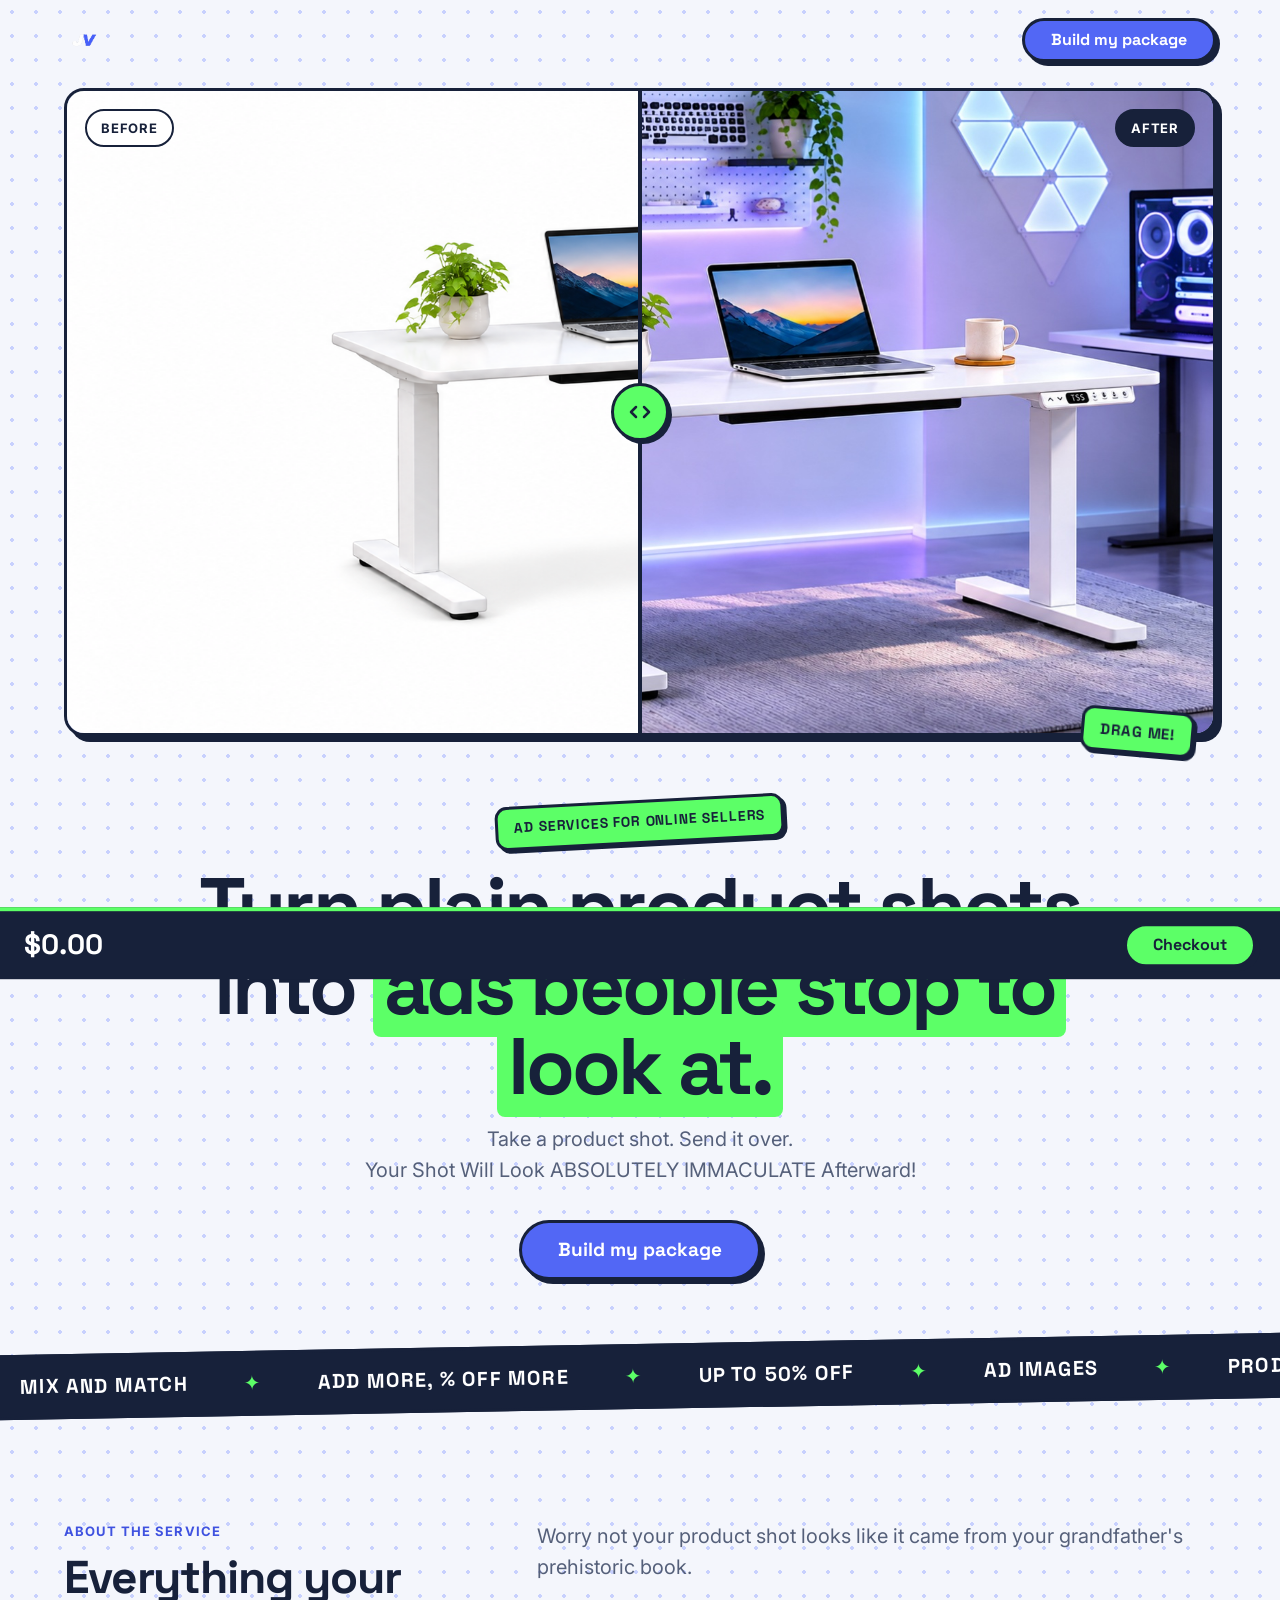
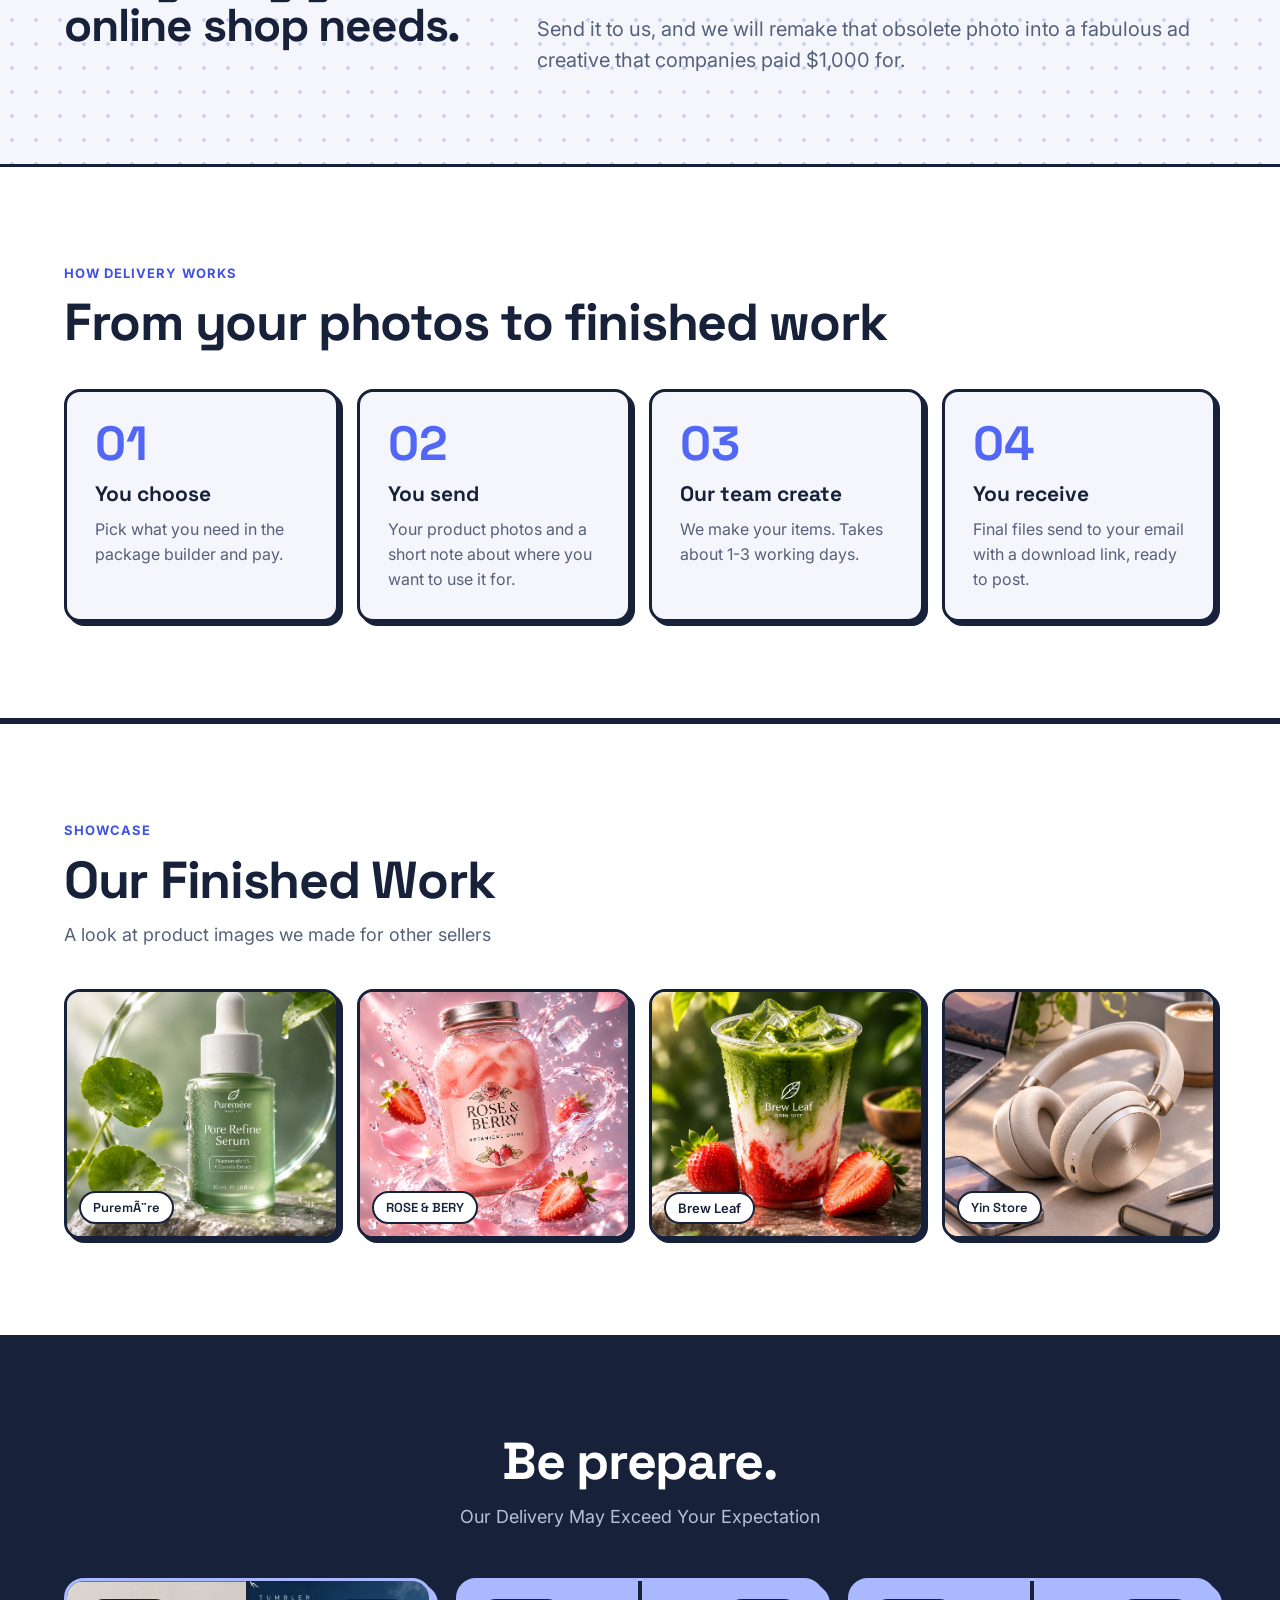
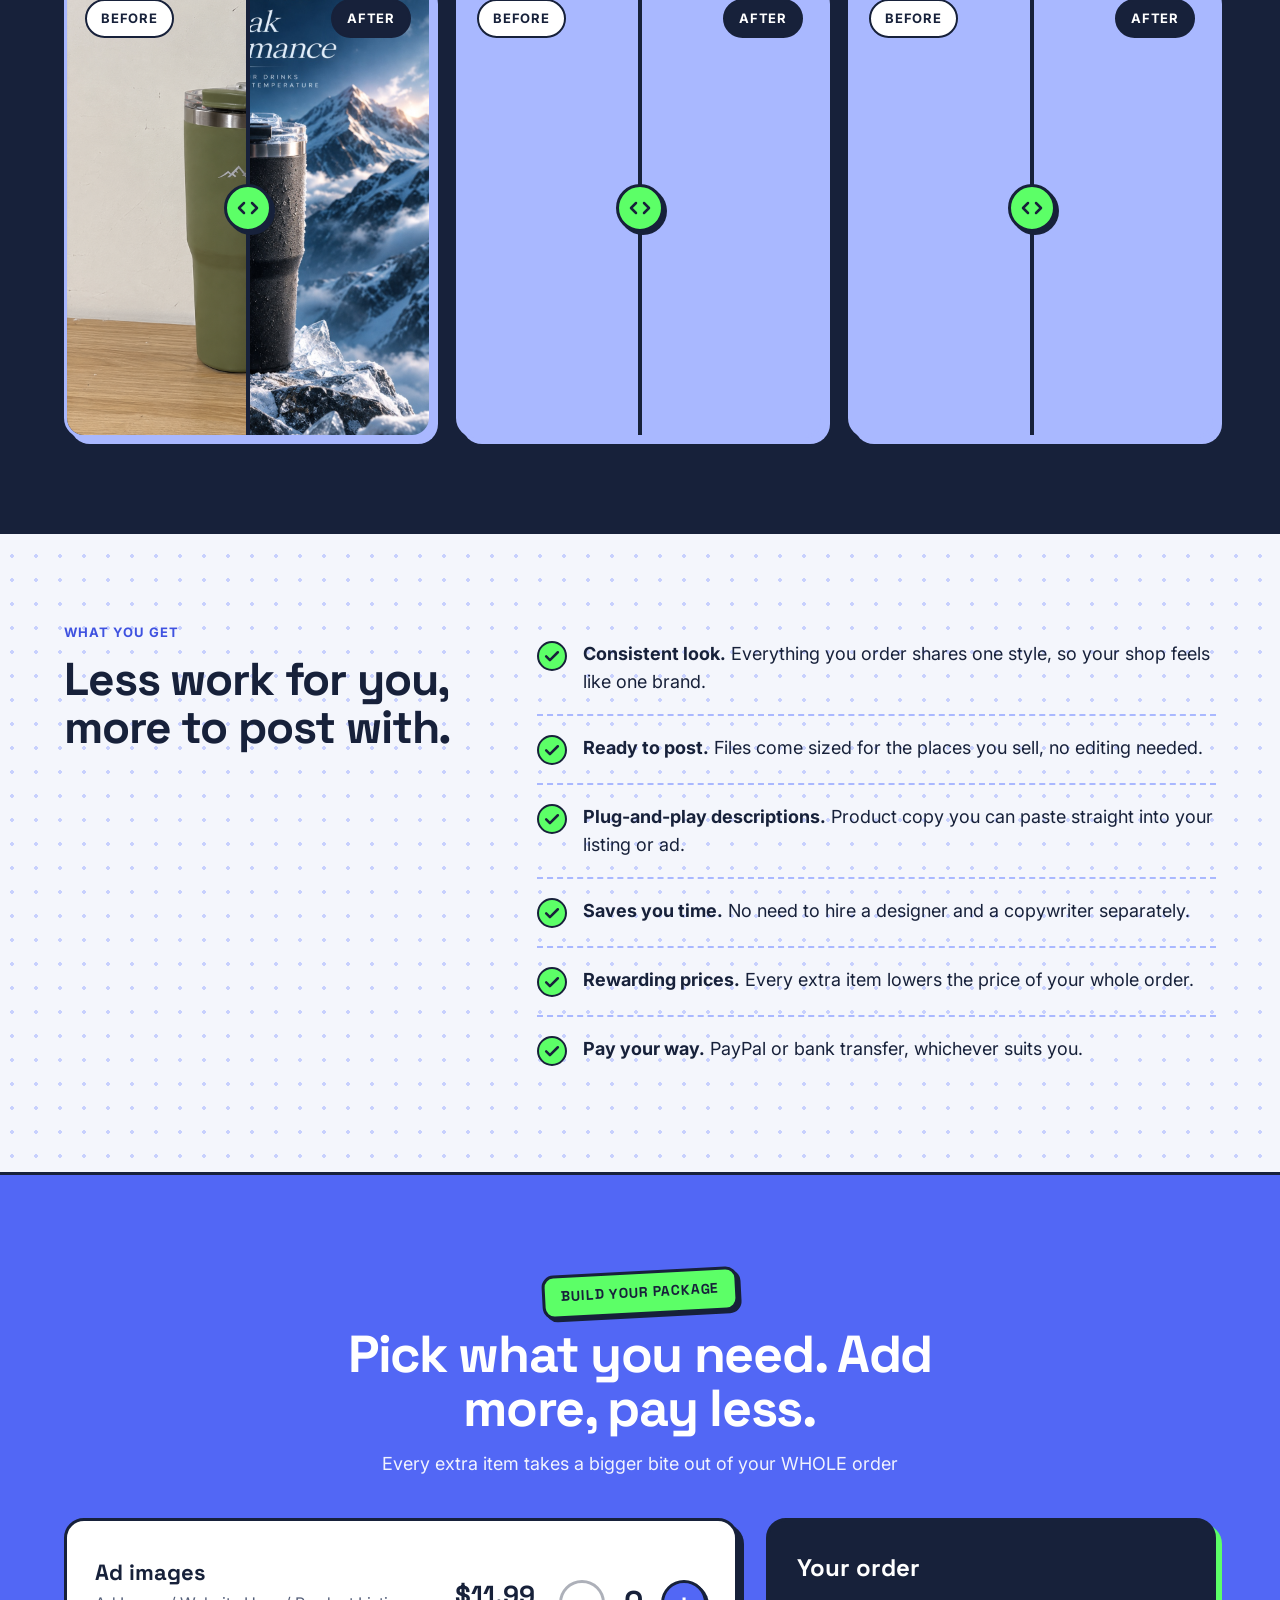
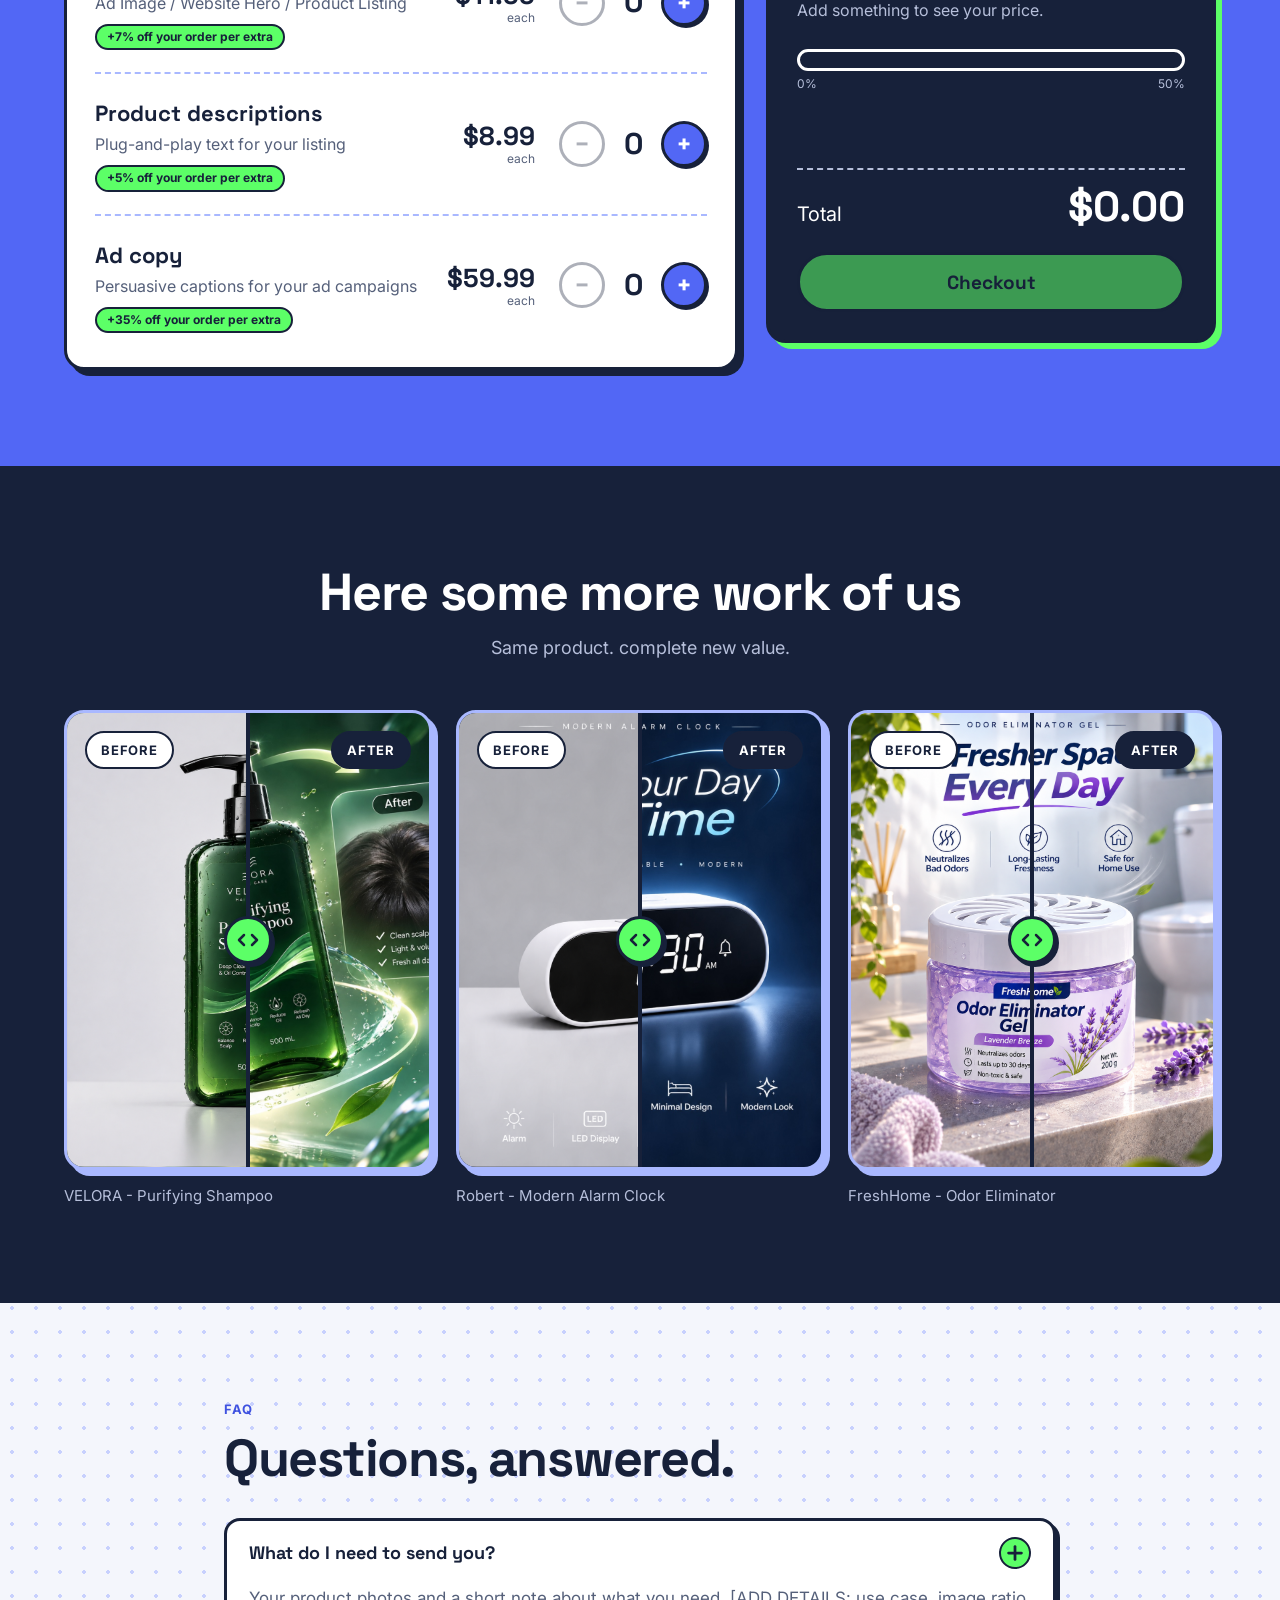
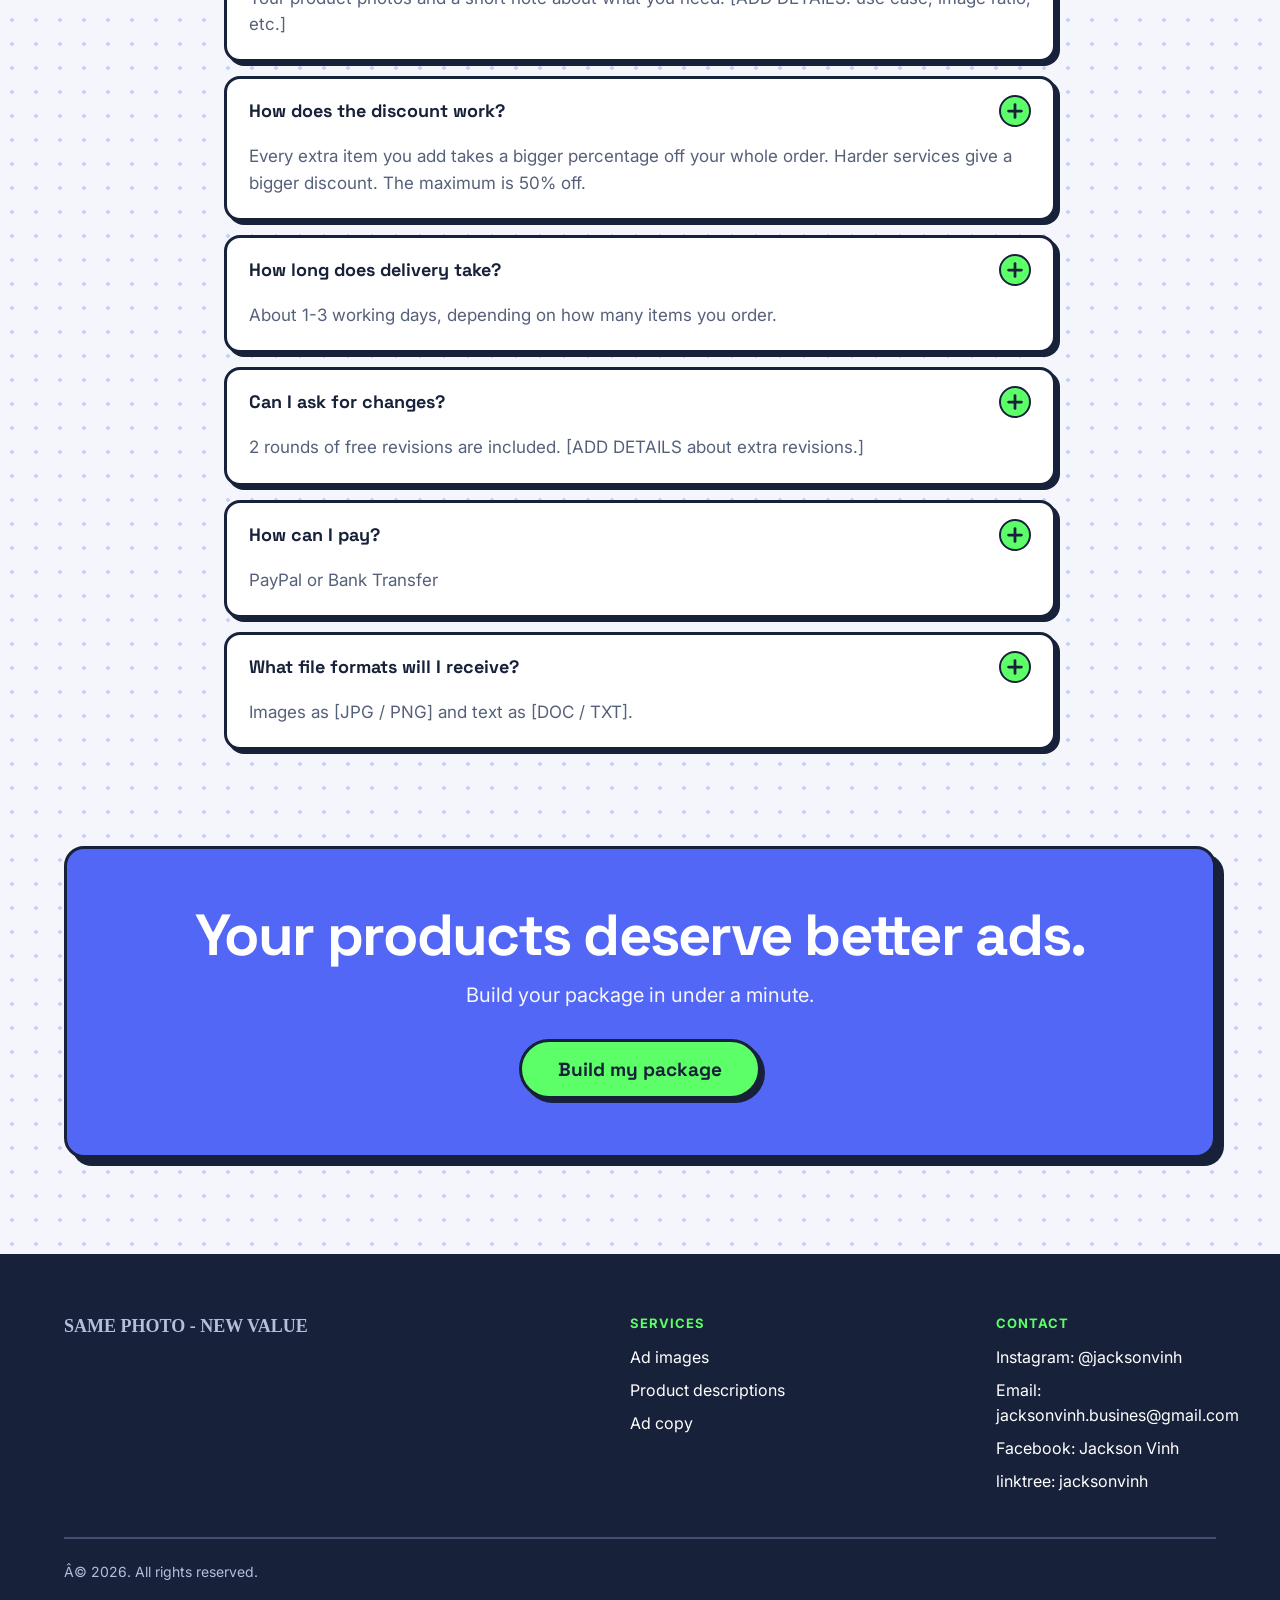
==== commit eb647adc: "Add files via upload" ====
--- a/index.html
+++ b/index.html
@@ -165,6 +165,28 @@
         <div class="sticker sticker--tilt" data-text="eyebrow" data-ph="Small label"></div>
         <h2 class="section-title" data-text="title" data-ph="Title"></h2>
         <p class="section-intro" data-text="intro" data-ph="Short intro"></p>
+      </div>
+
+
+      <!-- Flash deal: extra % off the total. Texts: content.json -> builder.promo. Shown only while the deal is on. -->
+      <div class="promo" hidden>
+        <div class="promo-badge"><i class="promo-dot" aria-hidden="true"></i><span data-text="promo.badge" data-ph="Badge"></span></div>
+        <div class="promo-main">
+          <b class="promo-title" data-text="promo.title" data-ph="Deal title"></b>
+          <span class="promo-sub" data-text="promo.text" data-ph="Short explanation"></span>
+        </div>
+        <div class="promo-pct" aria-hidden="true"><b></b></div>
+        <div class="promo-clock" hidden>
+          <span class="promo-clock-label" data-text="promo.timeText" data-ph="Ends in"></span>
+          <span class="cd" role="timer" aria-label="Time left">
+            <span class="cd-cell cd-dd"><b>00</b><i>d</i></span><span class="cd-cell"><b class="cd-h">00</b><i>h</i></span><span class="cd-cell"><b class="cd-m">00</b><i>m</i></span><span class="cd-cell cd-ss"><b class="cd-s">00</b><i>s</i></span>
+          </span>
+        </div>
+        <div class="promo-slots" hidden>
+          <span class="promo-slots-text"><b class="promo-left"></b> <span data-text="promo.slotsText" data-ph="spots left"></span></span>
+          <span class="promo-bar" aria-hidden="true"><span class="promo-bar-fill"></span></span>
+        </div>
+        <p class="promo-ended" hidden data-text="promo.endedText" data-ph="Deal ended text"></p>
       </div>
 
       <div class="builder-grid">
@@ -210,6 +232,7 @@
           <div class="totals">
             <div class="row row-regular"><span data-text="labels.regularLabel" data-fallback="Regular price"></span><s class="t-regular"></s></div>
             <div class="row row-save"><span data-text="labels.savingsLabel" data-fallback="You save"></span><b class="t-save"></b></div>
+            <div class="row row-promo" hidden><span class="t-promo-label"></span><b class="t-promo"></b></div>
             <div class="row row-total"><span data-text="labels.totalLabel" data-fallback="Total"></span><b class="t-total"></b></div>
           </div>
           <a class="btn btn-pop btn-lg b-checkout" href="checkout.html" data-text="labels.checkoutLabel" data-fallback="Checkout"></a>
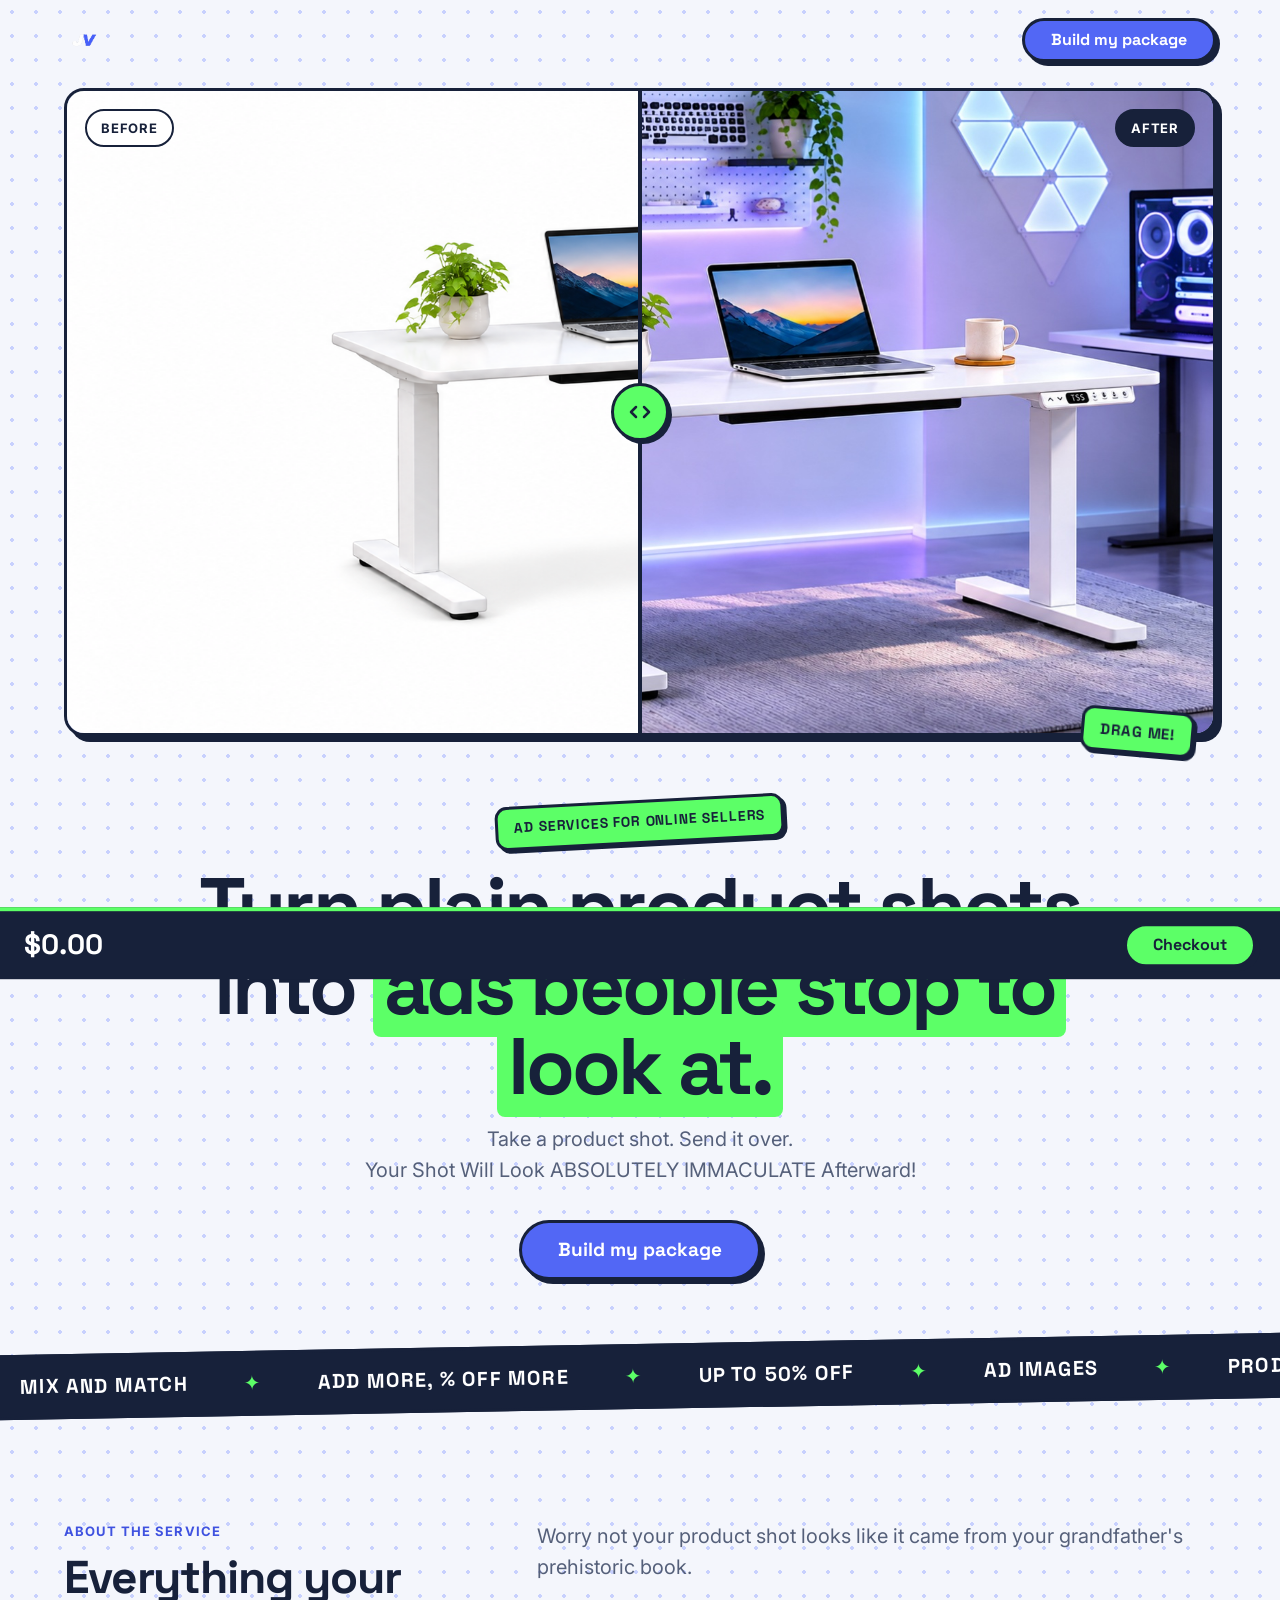
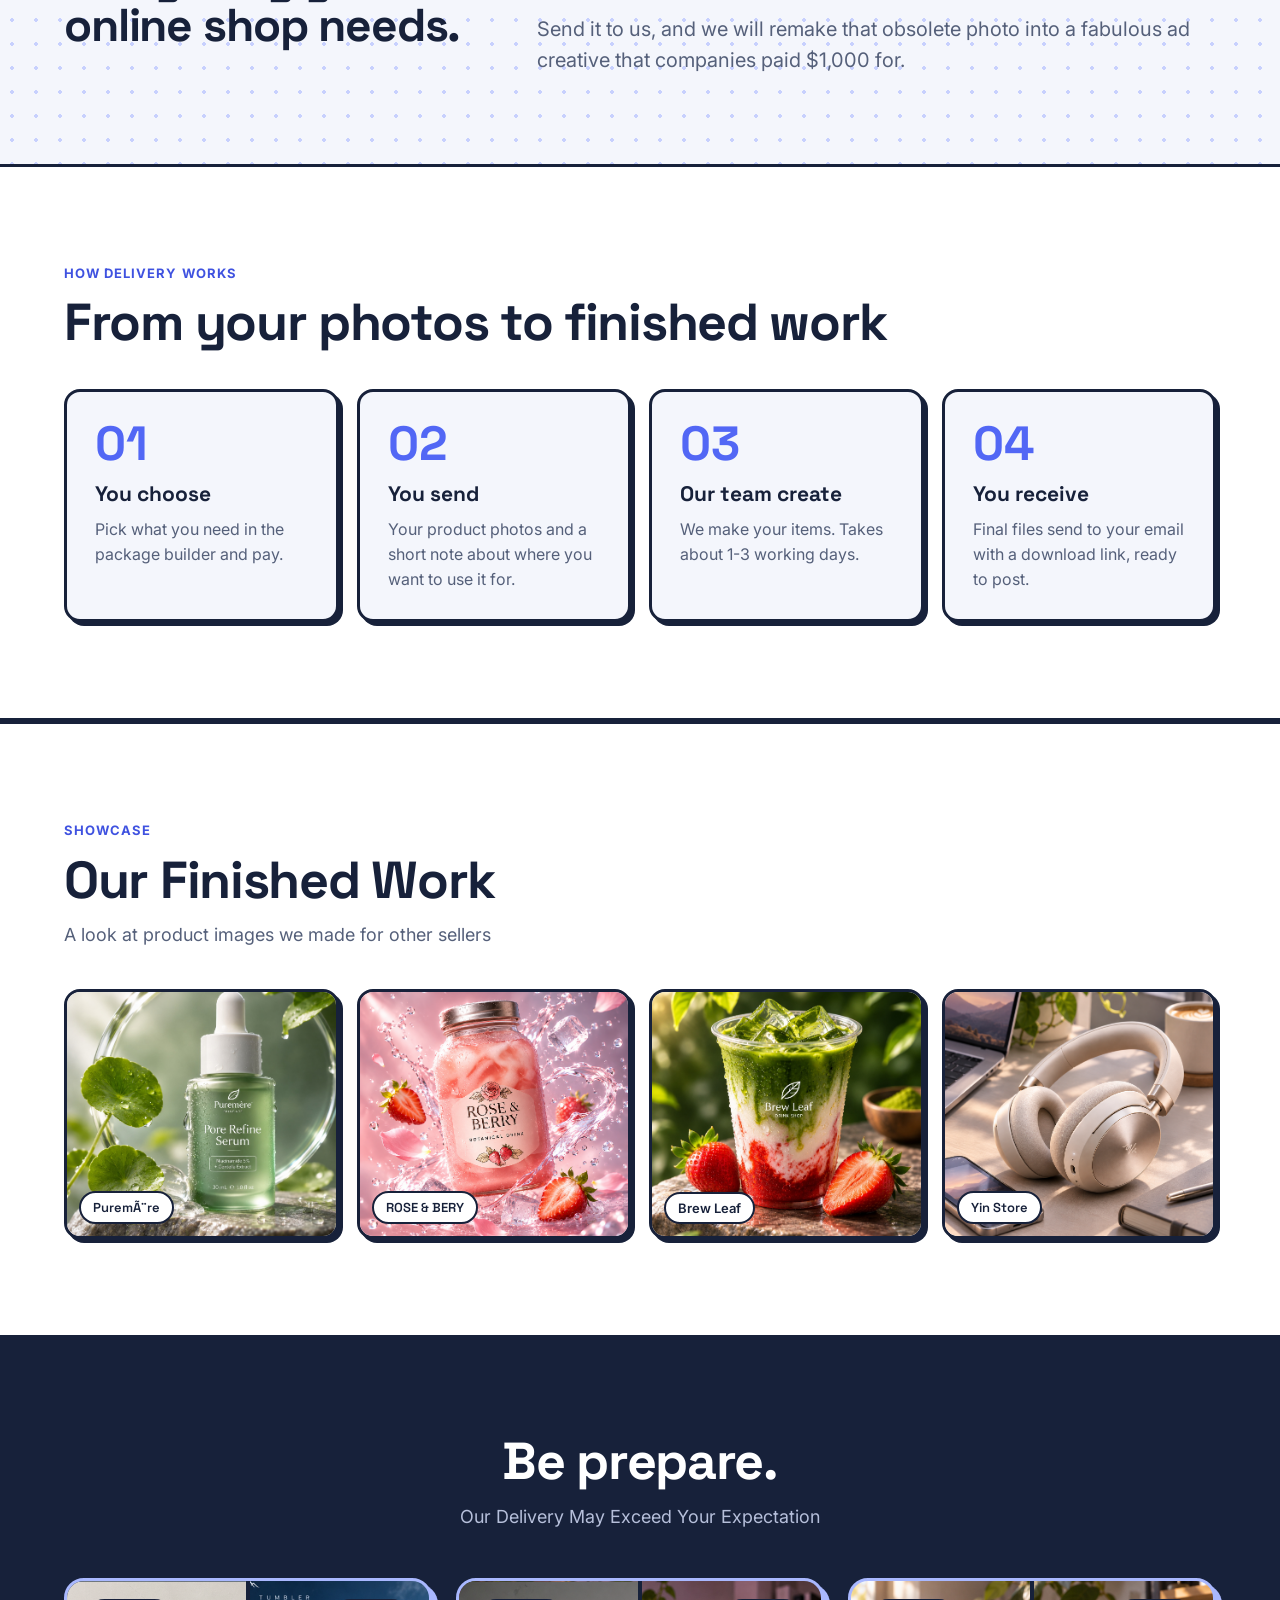
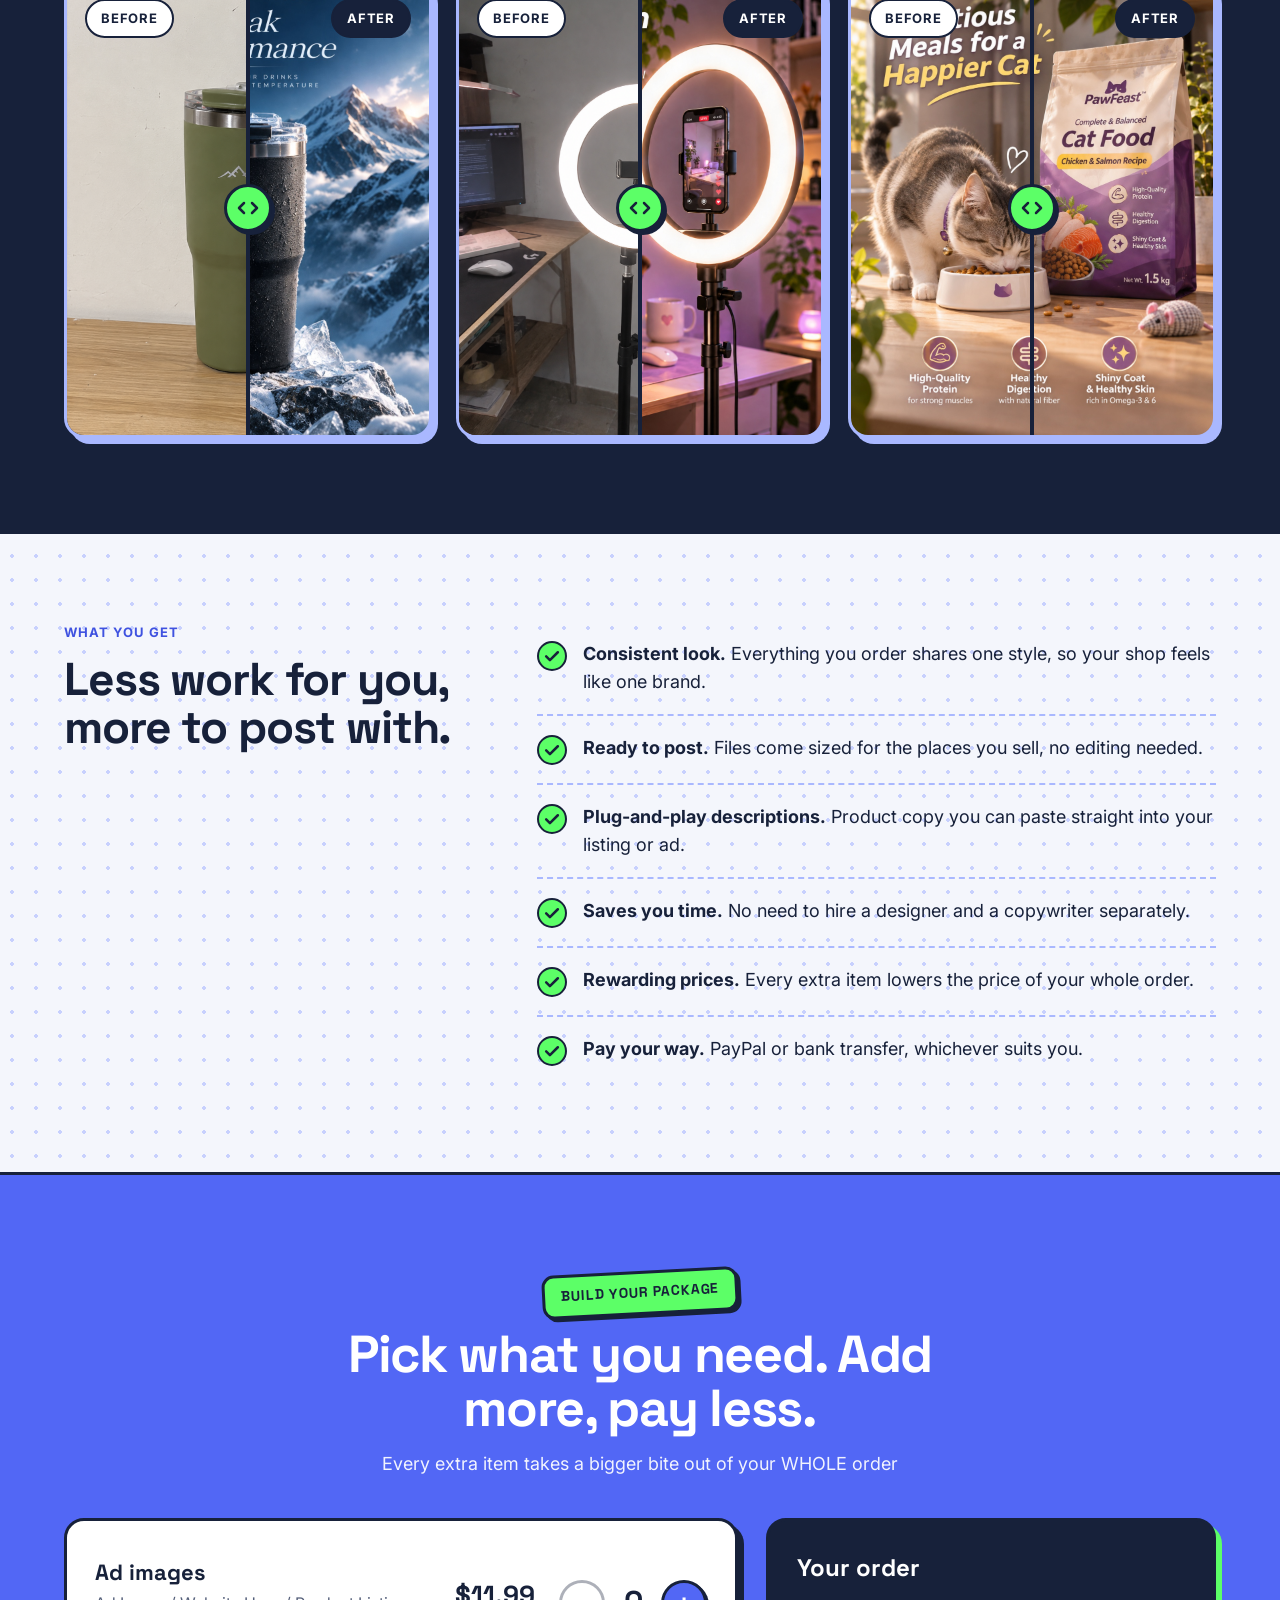
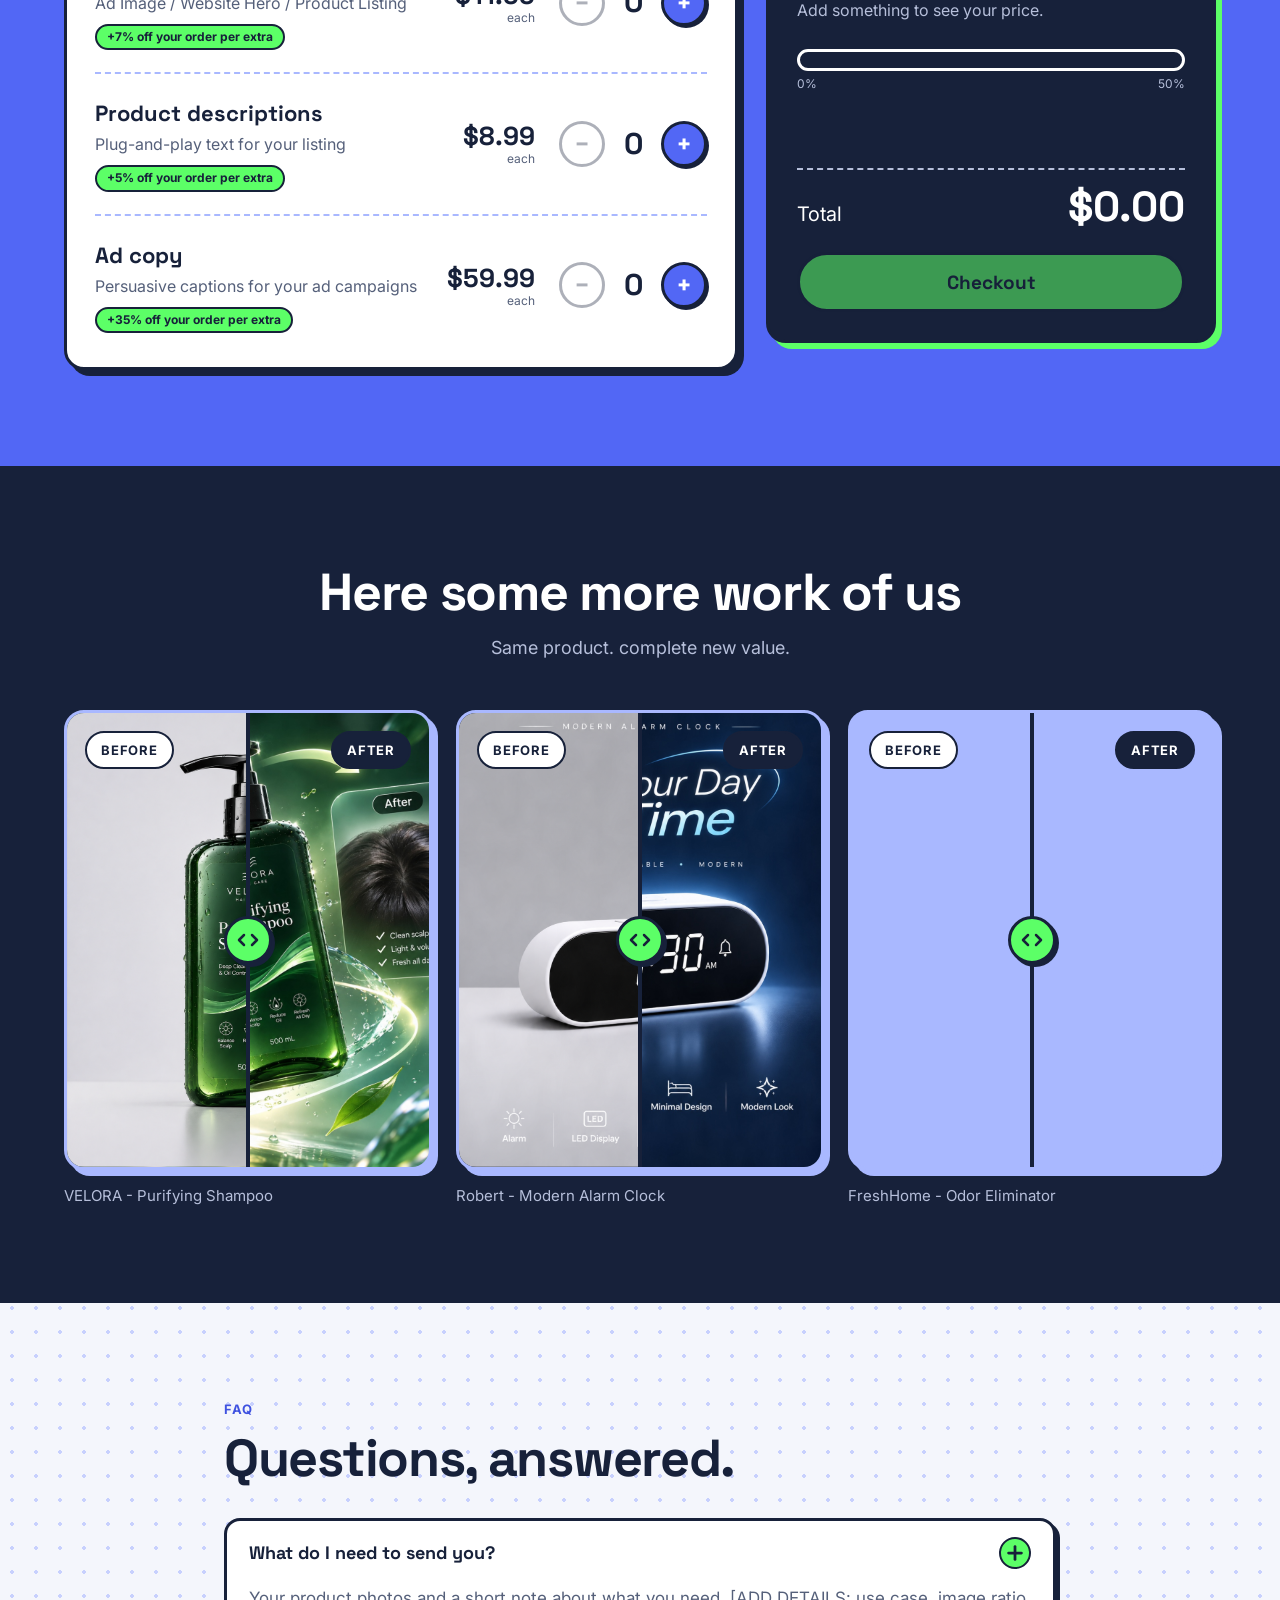
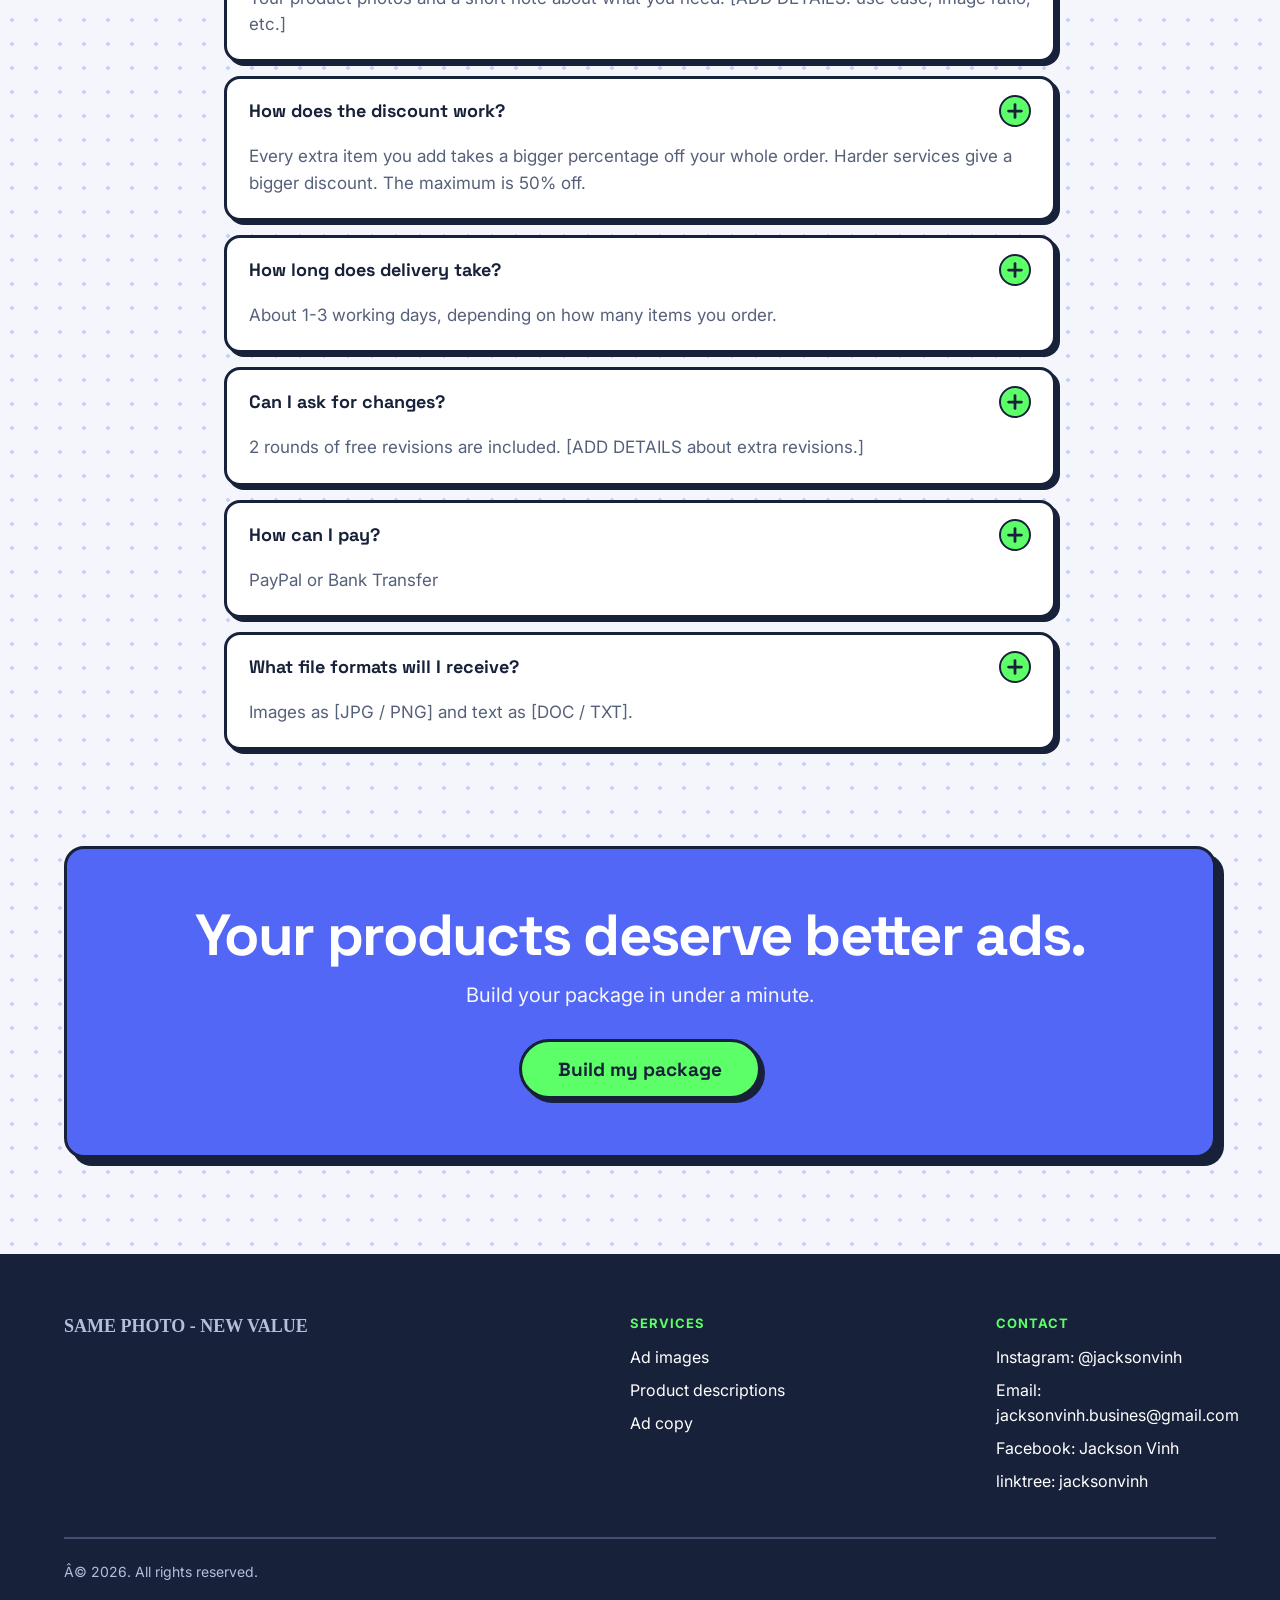
==== commit d292ed0b: "Update index.html" ====
--- a/index.html
+++ b/index.html
@@ -3,7 +3,7 @@
 <head>
   <meta charset="utf-8">
   <meta name="viewport" content="width=device-width, initial-scale=1">
-  <title>Loading…</title>
+  <title>Loadingâ€¦</title>
   <meta name="description" content="">
   <link rel="stylesheet" href="css/style.css">
   <!--
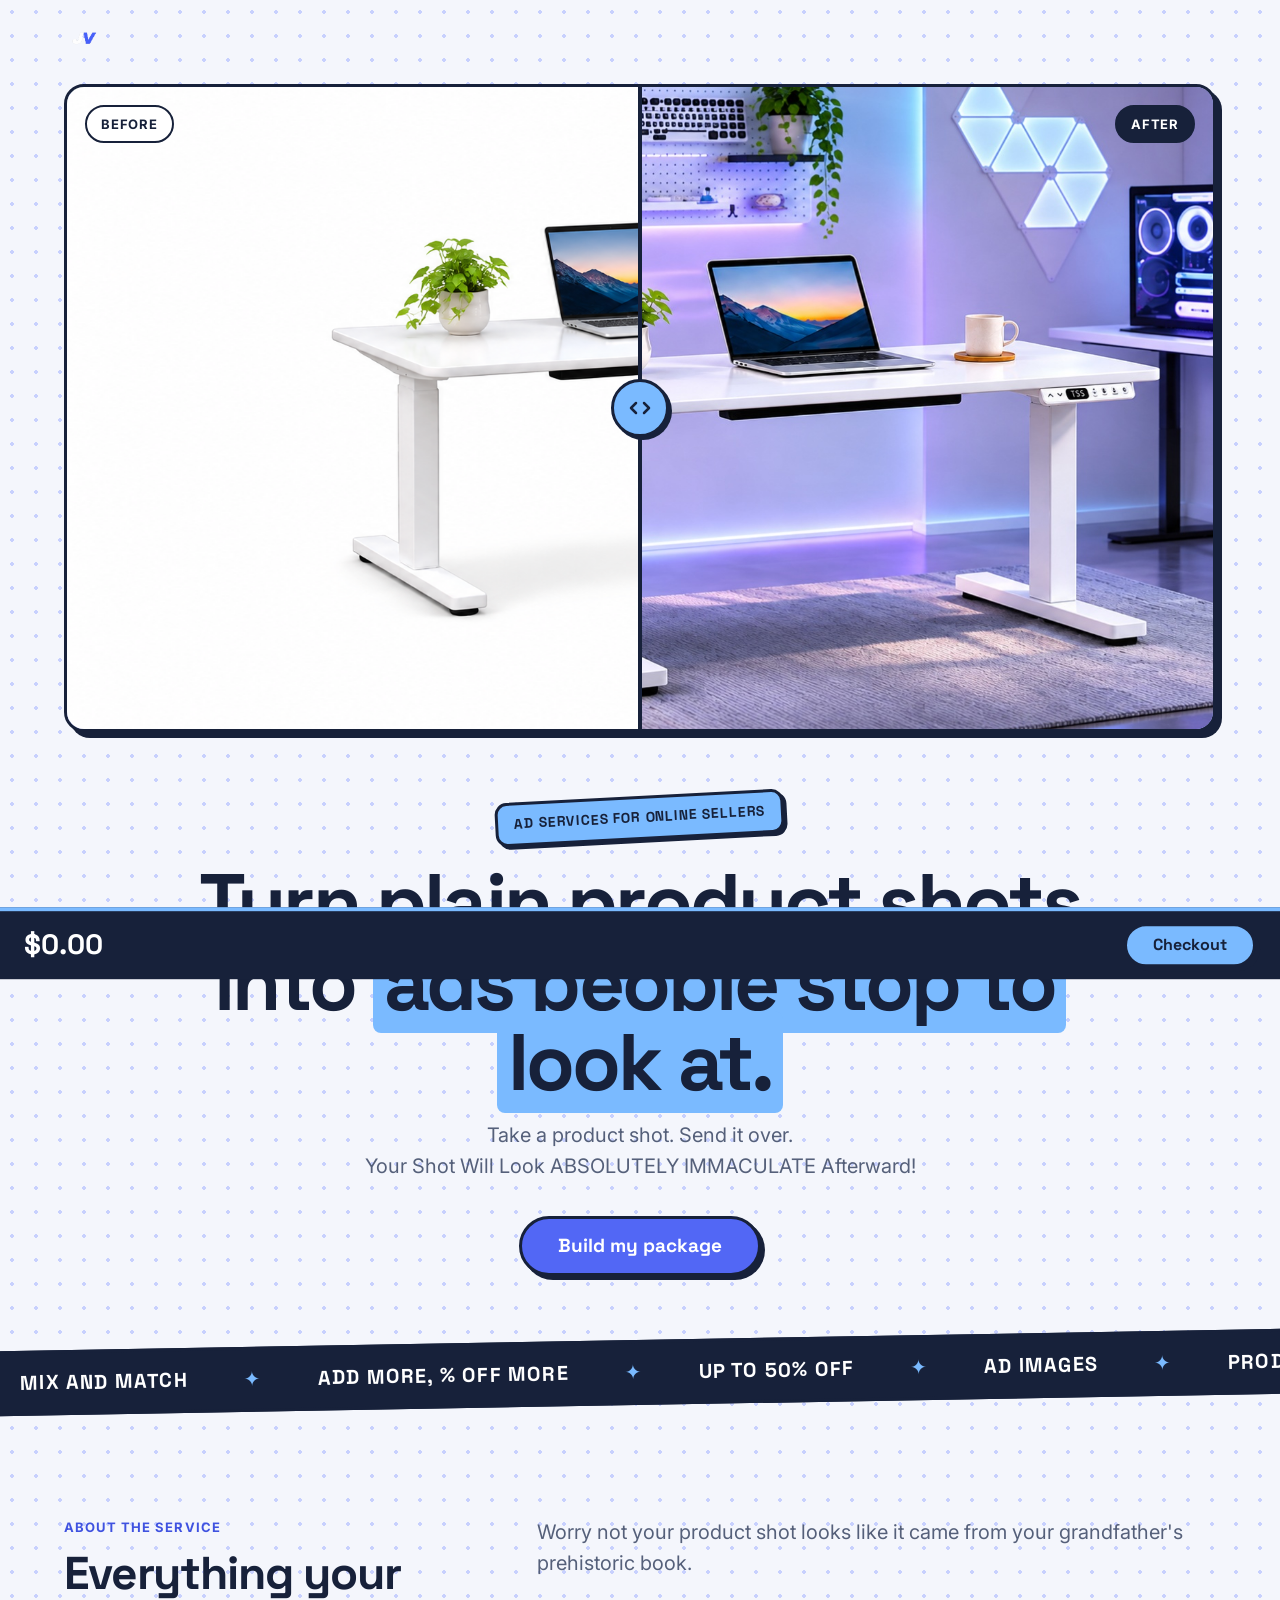
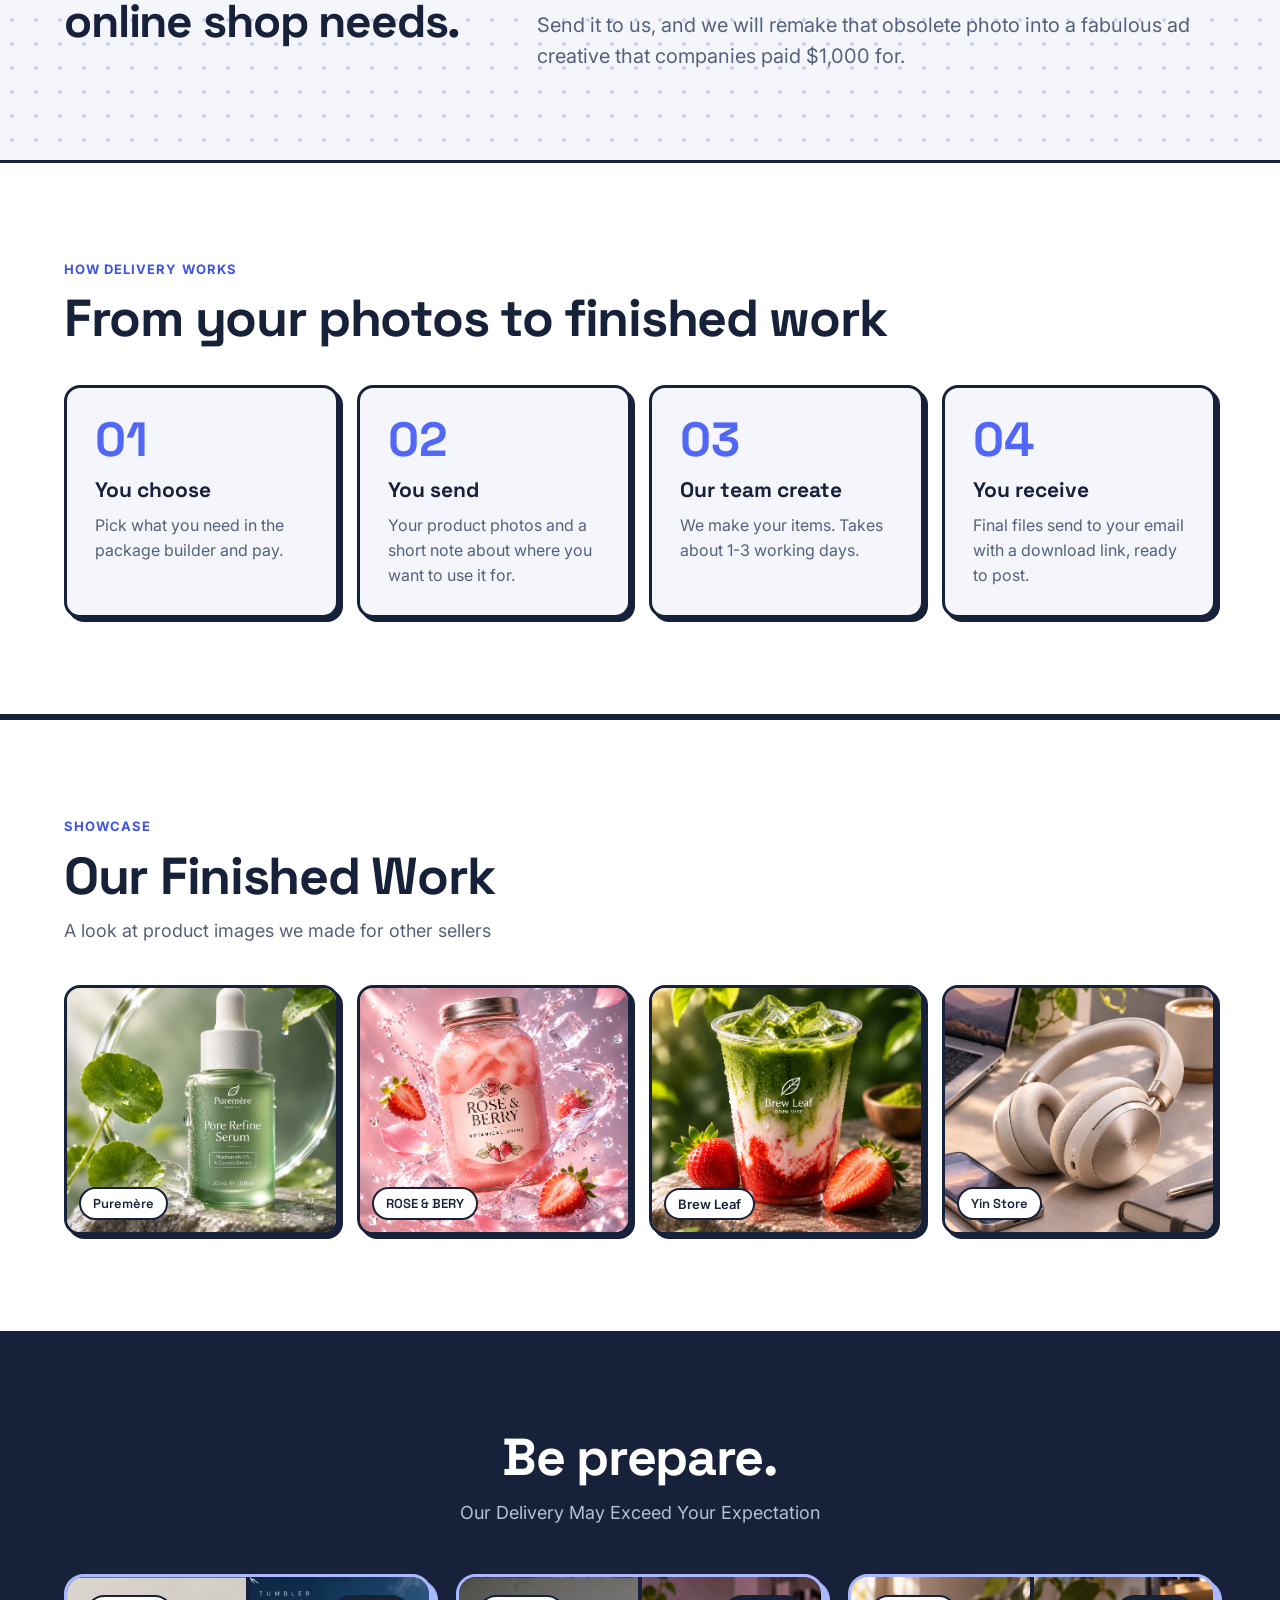
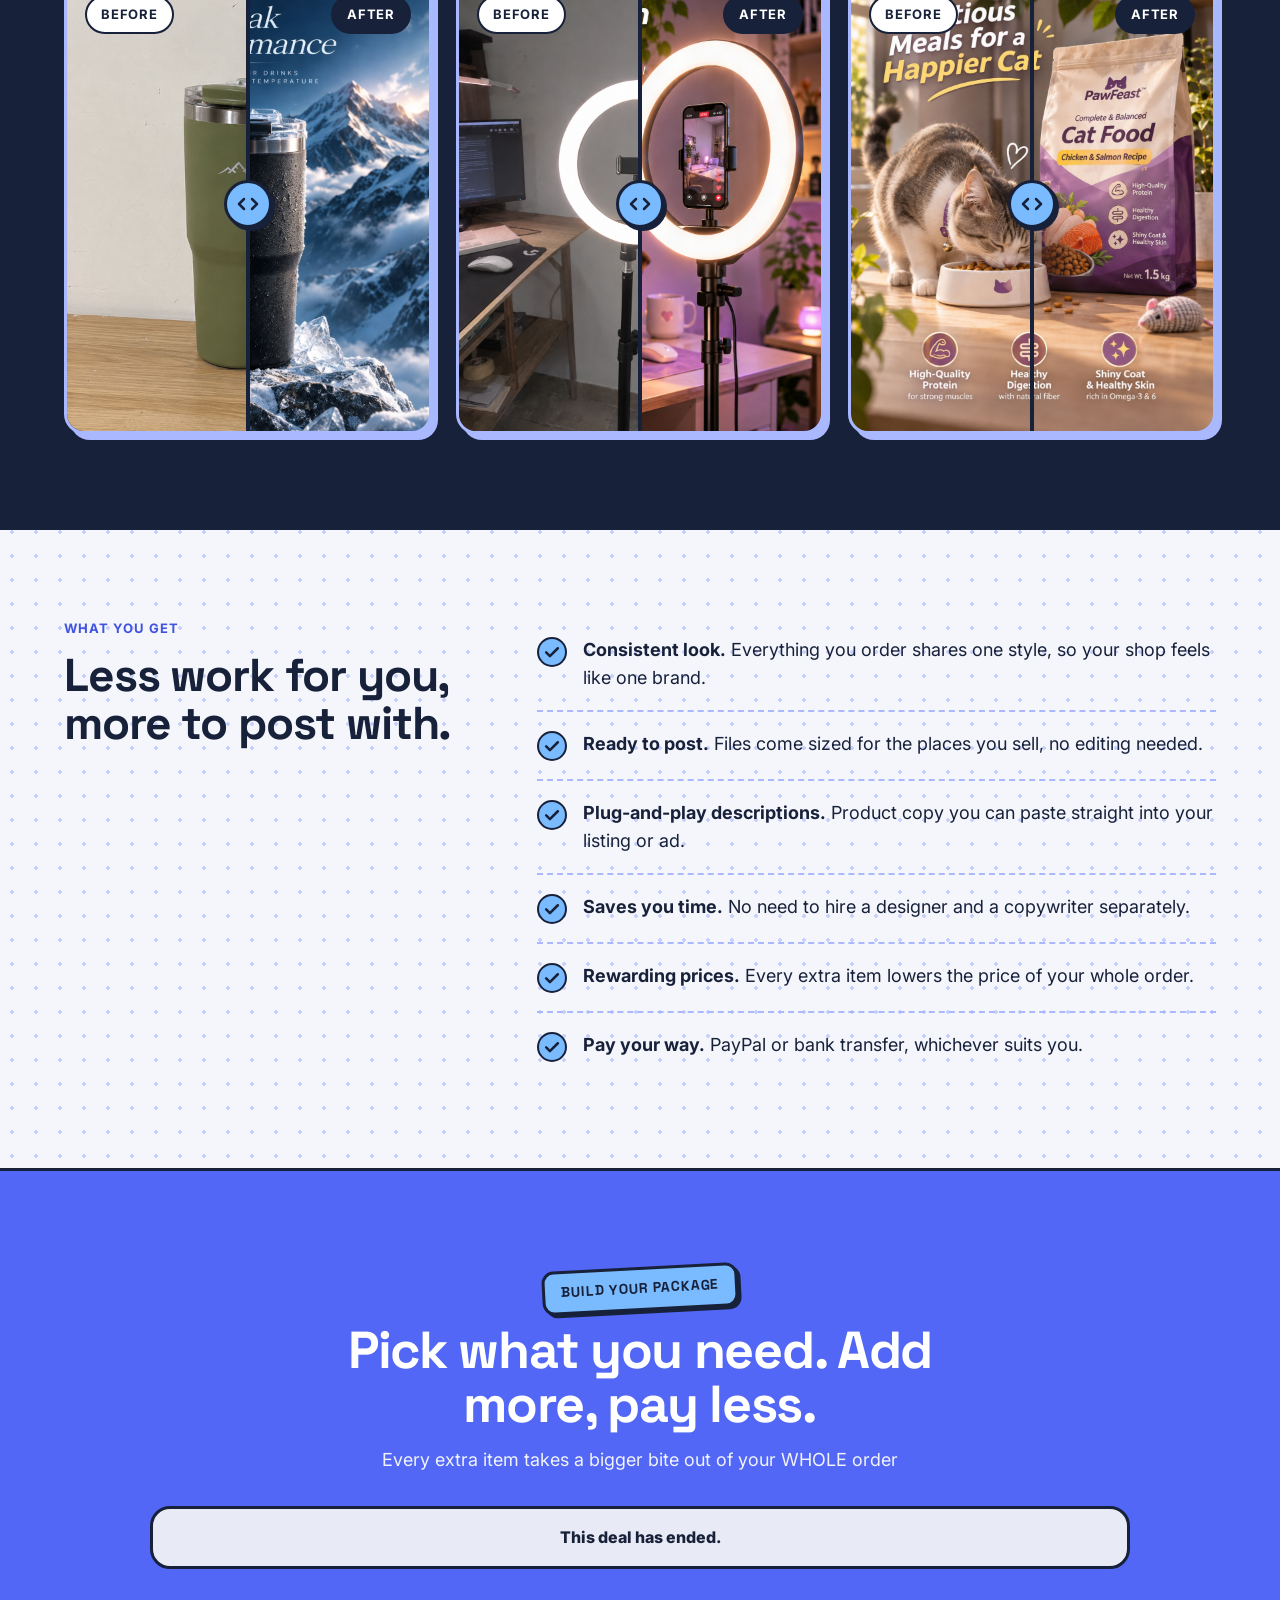
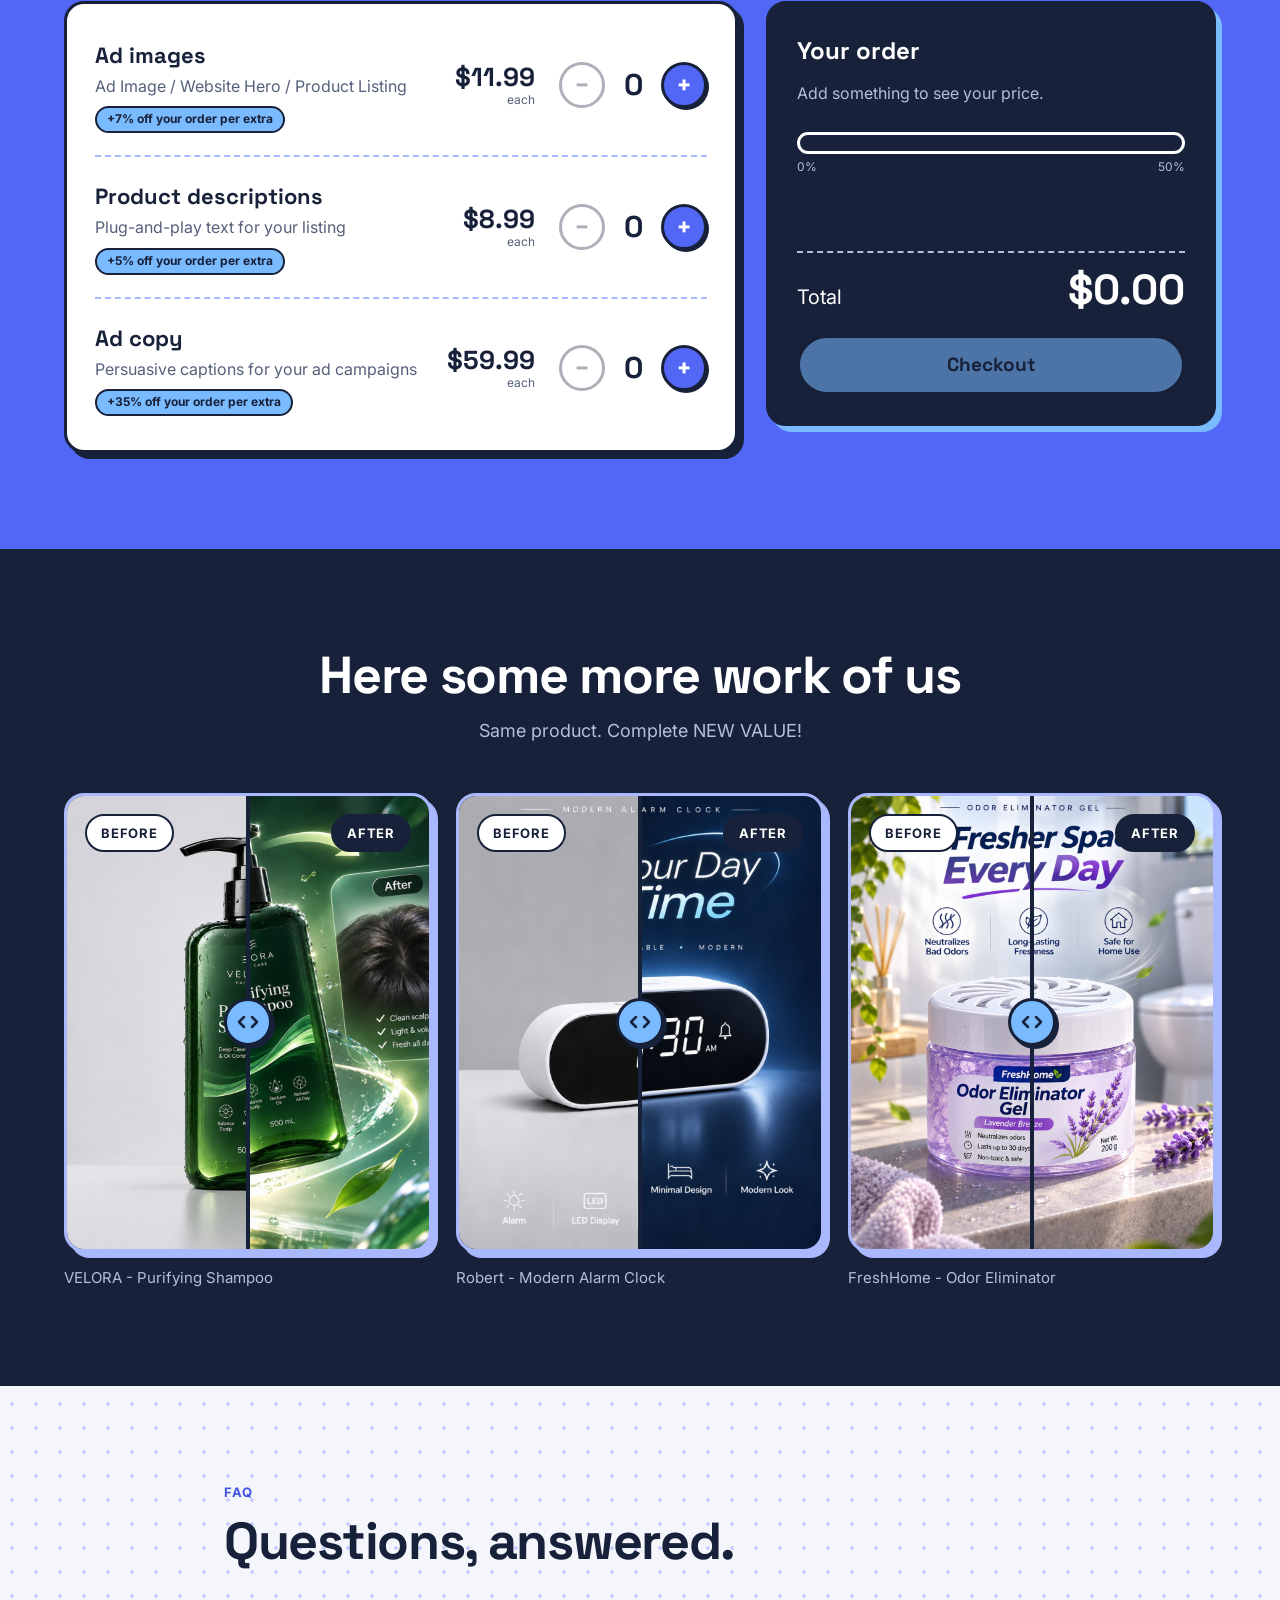
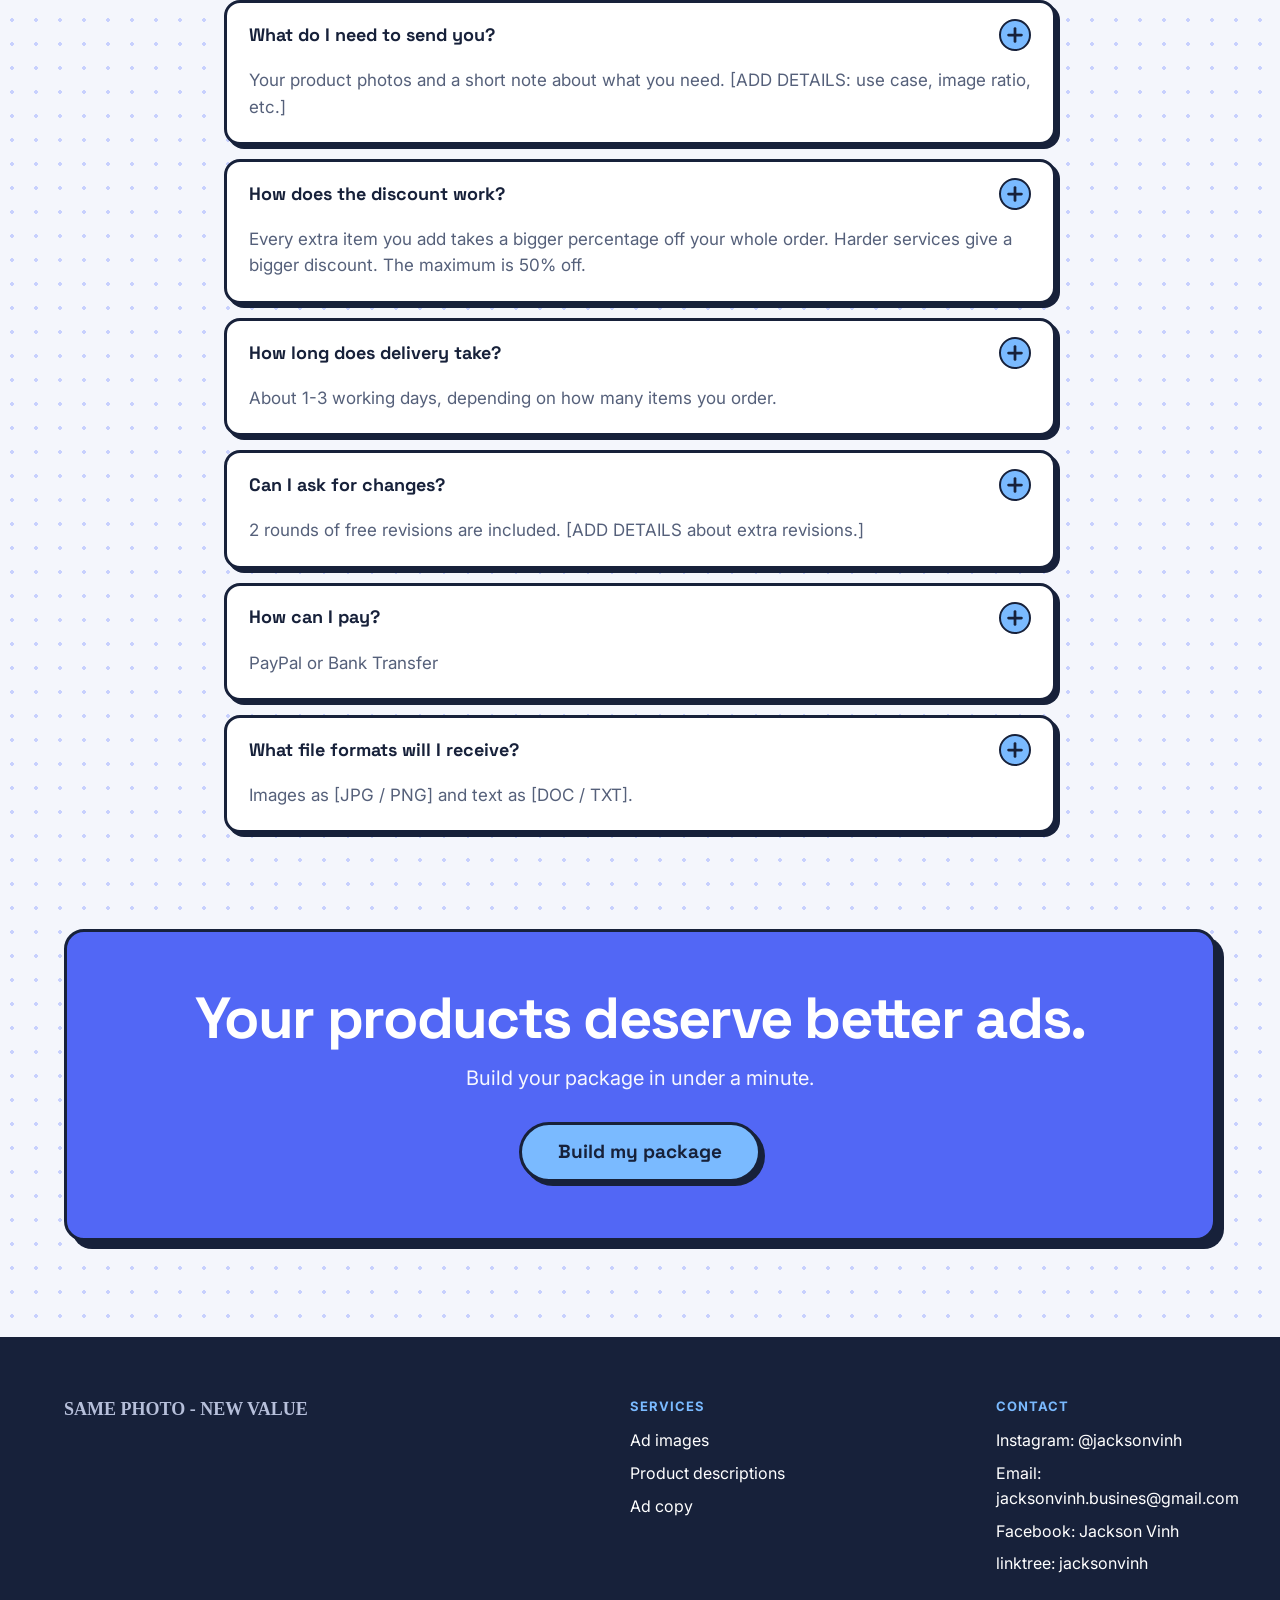
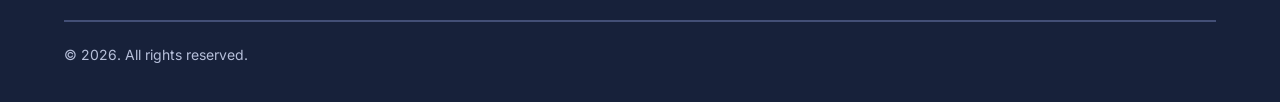
==== commit 87f3586c: "Add files via upload" ====
--- a/index.html
+++ b/index.html
@@ -3,7 +3,7 @@
 <head>
   <meta charset="utf-8">
   <meta name="viewport" content="width=device-width, initial-scale=1">
-  <title>Loadingâ€¦</title>
+  <title>Loading…</title>
   <meta name="description" content="">
   <link rel="stylesheet" href="css/style.css">
   <!--
--- a/css/style.css
+++ b/css/style.css
@@ -367,7 +367,7 @@
 .co-summary .rc-qty { color: var(--c-muted-text); }
 .co-summary .rc-was { color: var(--c-muted-text); }
 .co-summary .totals { border-top-color: var(--c-accent-soft); }
-.co-summary .totals .row-save b { color: var(--c-accent-text); }
+.co-summary .totals .row-save b, .co-summary .totals .row-promo b { color: var(--c-accent-text); }
 .co-empty { text-align: center; padding: 56px 24px; max-width: 640px; margin: 40px auto; }
 .co-empty p { margin: 12px 0 24px; color: var(--c-muted-text); }
 
@@ -398,3 +398,43 @@
   .marquee-track, .sticker--drag, .pct-sticker.bump { animation: none; }
   .btn, .tile, .meter-fill, .faq-icon, .sticky-bar { transition: none; }
 }
+
+/* ---------- flash deal strip (above the builder) ---------- */
+.promo { position: relative; display: grid; grid-template-columns: auto minmax(0, 1fr) auto auto; align-items: center; gap: 14px 22px; margin: -8px auto 32px; max-width: 980px; padding: 16px 22px; background: var(--c-pop); color: var(--c-navy); border: var(--line); border-radius: var(--radius-card); box-shadow: var(--hard-sm); transform: rotate(-.6deg); }
+.promo[hidden], .promo [hidden] { display: none !important; }
+.promo-badge { display: inline-flex; align-items: center; gap: 8px; padding: 6px 12px; background: var(--c-navy); color: var(--c-pop); border-radius: 999px; font: 800 13px/1 var(--font-heading); letter-spacing: .08em; text-transform: uppercase; }
+.promo-dot { width: 9px; height: 9px; border-radius: 50%; background: #FF4D4D; animation: promo-pulse 1.4s ease-in-out infinite; }
+@keyframes promo-pulse { 0%, 100% { transform: scale(1); opacity: 1; } 50% { transform: scale(1.7); opacity: .35; } }
+.promo-main { display: flex; flex-direction: column; gap: 2px; min-width: 0; }
+.promo-title { font: 800 22px/1.15 var(--font-heading); }
+.promo-sub { font-size: 14px; opacity: .8; }
+.promo-pct b { display: block; padding: 4px 12px; font: 800 34px/1 var(--font-heading); color: var(--c-on-accent); background: var(--c-accent); border: var(--line); border-radius: 12px; transform: rotate(3deg); }
+.promo-clock { grid-column: 1 / -1; display: flex; align-items: center; justify-content: center; gap: 12px; padding-top: 12px; border-top: 2px dashed rgba(23, 33, 58, .35); }
+.promo-clock-label { font-weight: 800; text-transform: uppercase; letter-spacing: .06em; font-size: 13px; }
+.cd { display: inline-flex; gap: 8px; }
+.cd-cell { display: inline-flex; align-items: baseline; gap: 3px; padding: 6px 10px; background: var(--c-navy); color: var(--c-on-navy); border-radius: 10px; }
+.cd-cell b { font: 800 26px/1 var(--font-heading); font-variant-numeric: tabular-nums; min-width: 2ch; text-align: center; }
+.cd-cell i { font-style: normal; font-size: 12px; font-weight: 700; color: var(--c-pop); }
+.promo-slots { grid-column: 1 / -1; display: flex; align-items: center; justify-content: center; gap: 14px; flex-wrap: wrap; }
+.promo-clock + .promo-slots { padding-top: 0; }
+.promo-slots-text { font-weight: 700; }
+.promo-slots-text b { font: 800 24px/1 var(--font-heading); }
+.promo-bar { flex: 0 1 260px; width: 260px; height: 14px; background: rgba(23, 33, 58, .18); border: 2px solid var(--c-navy); border-radius: 999px; overflow: hidden; }
+.promo-bar-fill { display: block; height: 100%; background: var(--c-navy); border-radius: 999px; transition: width .5s ease; }
+.promo-slots.low .promo-bar-fill { background: #E5262B; }
+.promo-slots.low .promo-slots-text b { color: #C41A1F; }
+.promo-ended { grid-column: 1 / -1; text-align: center; font-weight: 800; }
+.promo.is-off { background: #E8EBF5; box-shadow: none; transform: none; }
+.promo.is-off .promo-dot { animation: none; background: #9AA3BD; }
+.promo.is-ended { grid-template-columns: 1fr; }
+.promo.is-ended .promo-badge, .promo.is-ended .promo-main, .promo.is-ended .promo-pct { display: none; }
+.totals .row-promo b { color: var(--c-pop); }
+@media (max-width: 640px) {
+  .promo { grid-template-columns: minmax(0, 1fr); justify-items: start; transform: none; padding: 14px 16px; margin-top: 0; }
+  .promo-clock, .promo-slots, .promo-ended { justify-self: stretch; }
+  .promo-title { font-size: 19px; }
+  .cd-cell b { font-size: 22px; }
+  .promo-clock { flex-direction: column; gap: 6px; }
+  .promo-bar { width: 100%; flex-basis: 100%; }
+}
+@media (prefers-reduced-motion: reduce) { .promo-dot { animation: none; } .promo-bar-fill { transition: none; } }
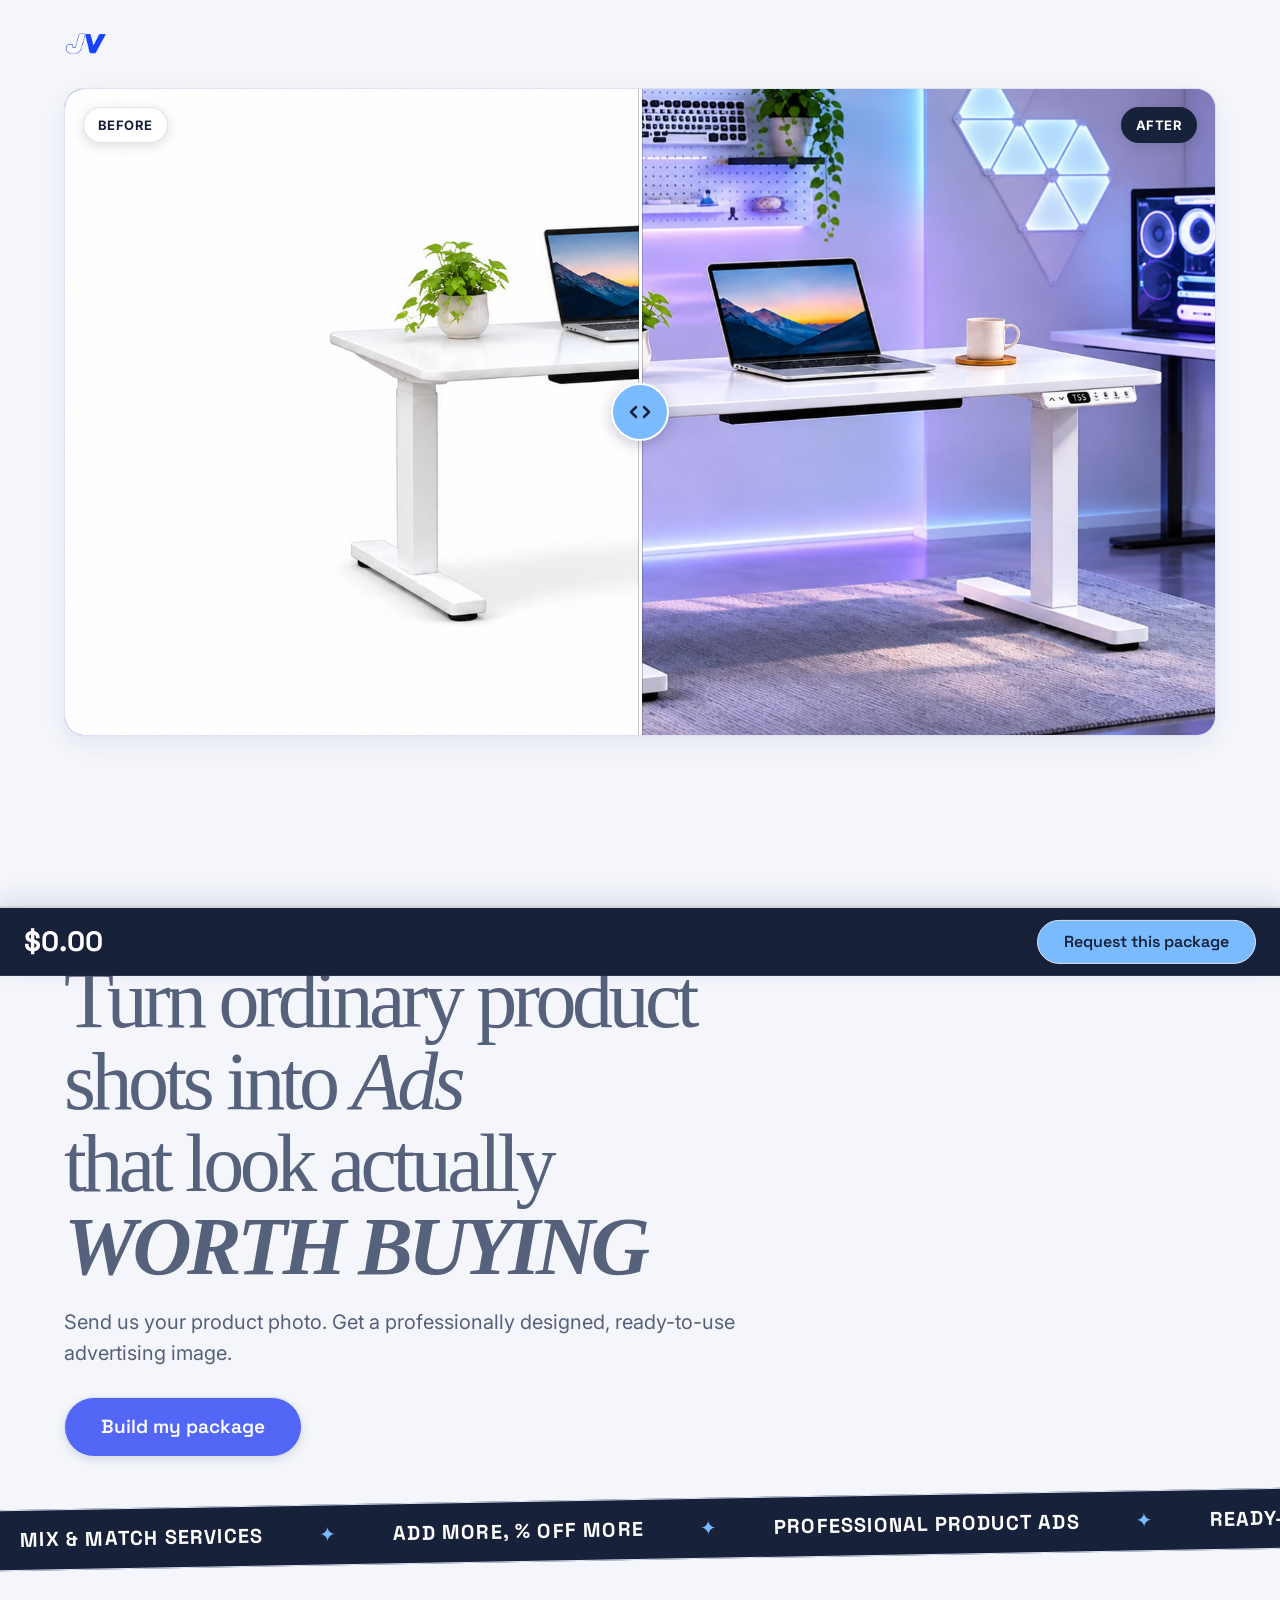
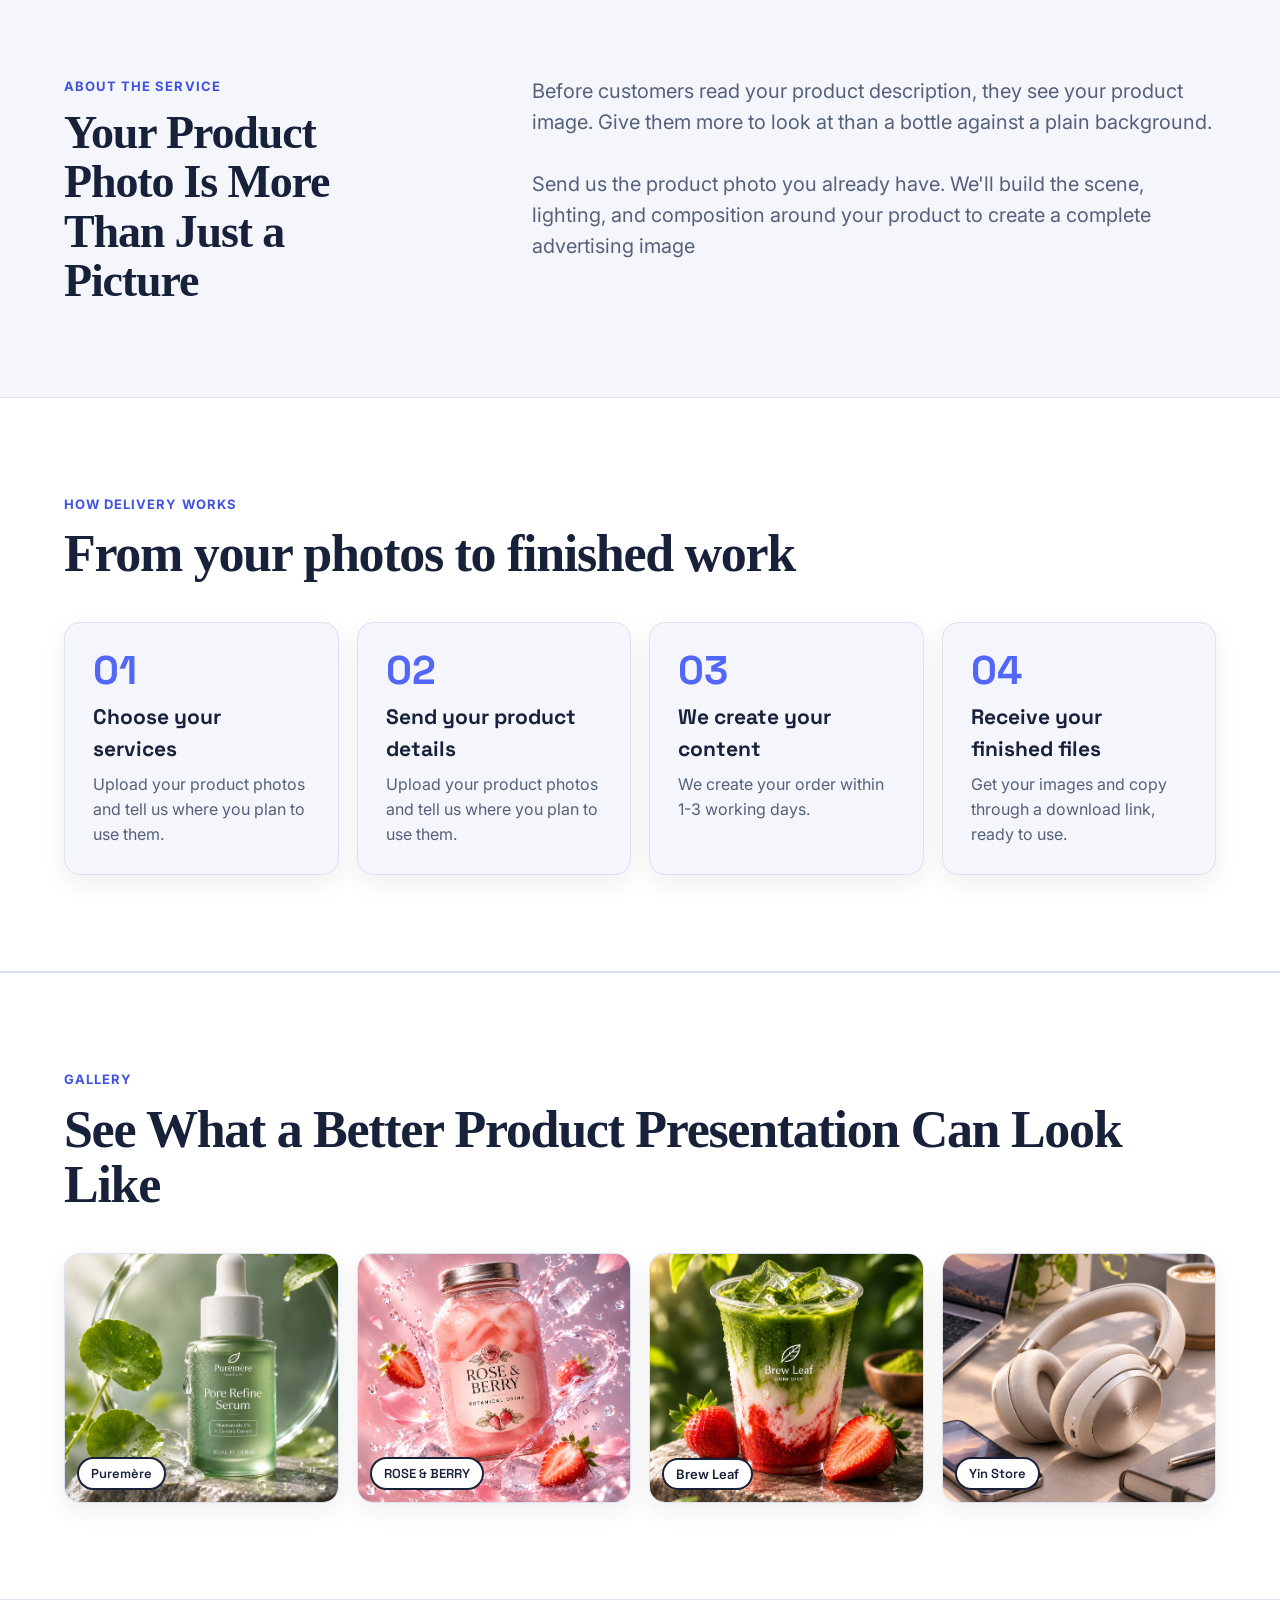
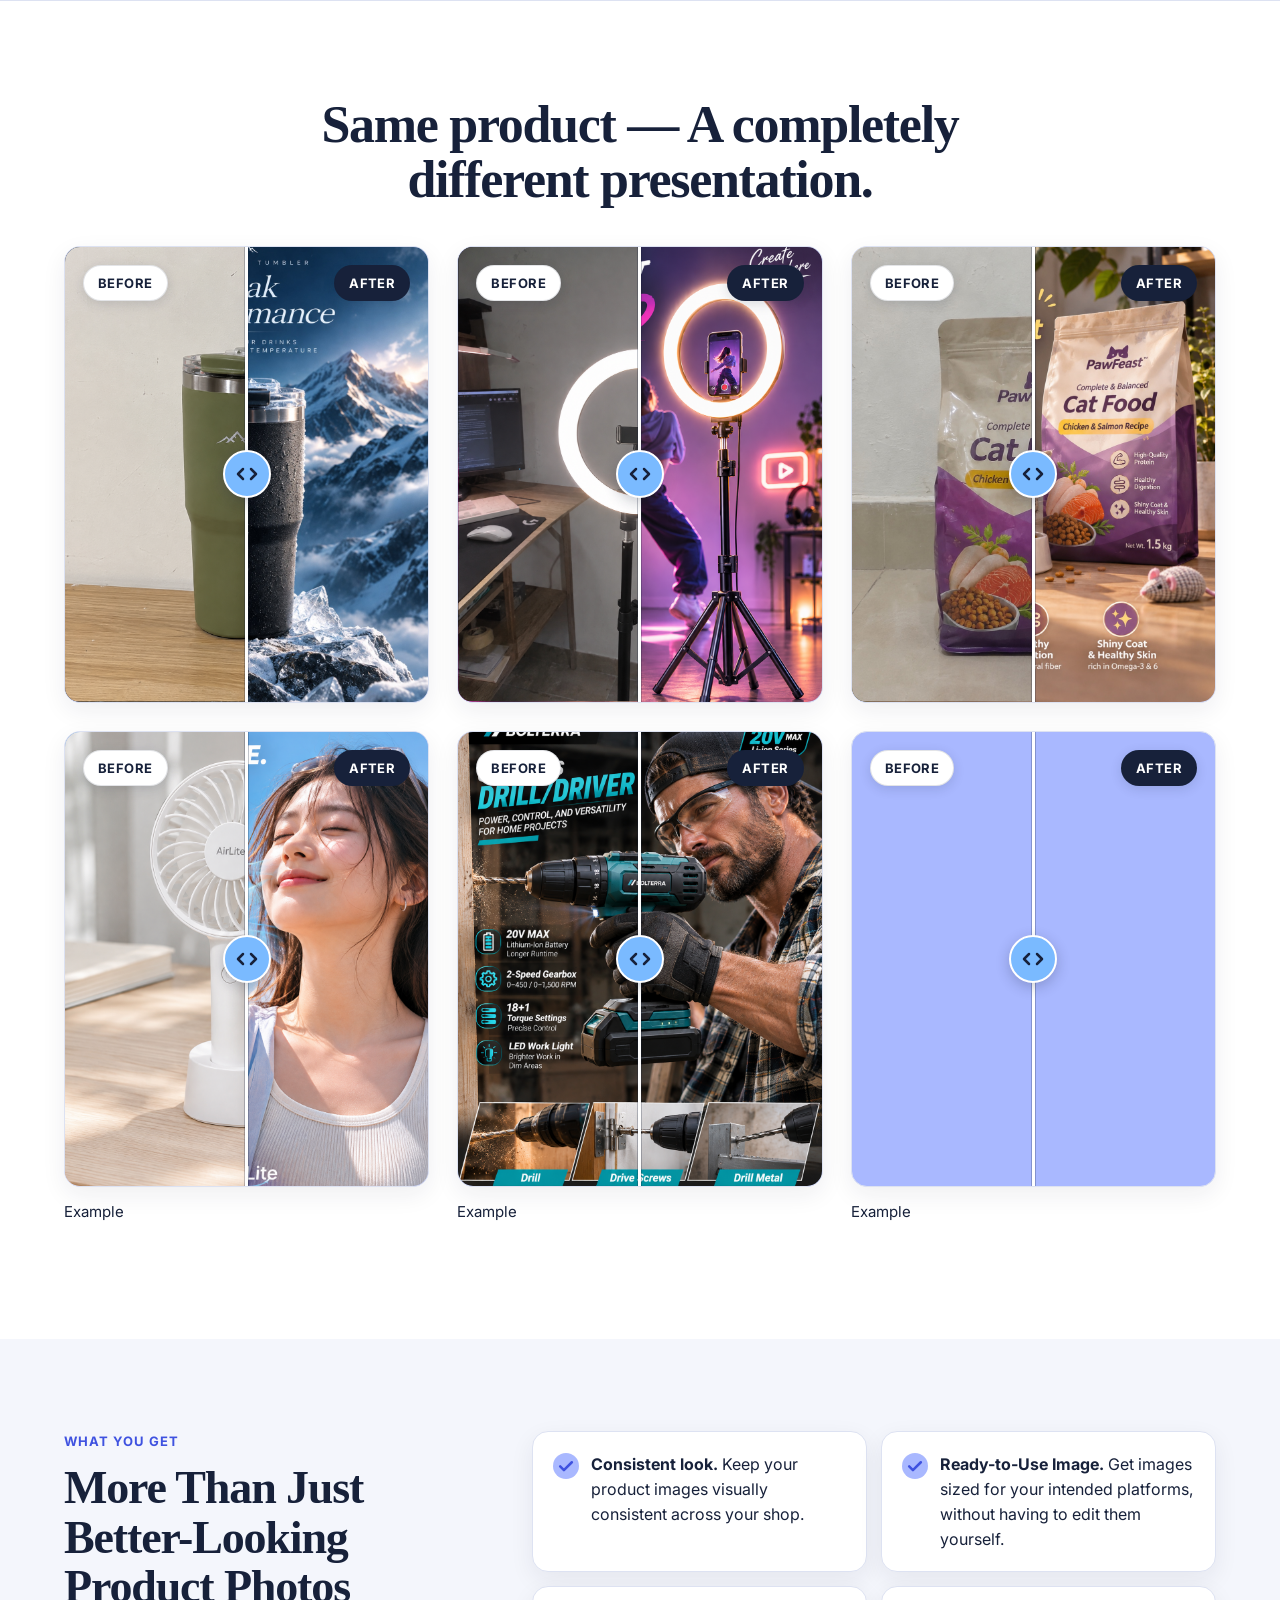
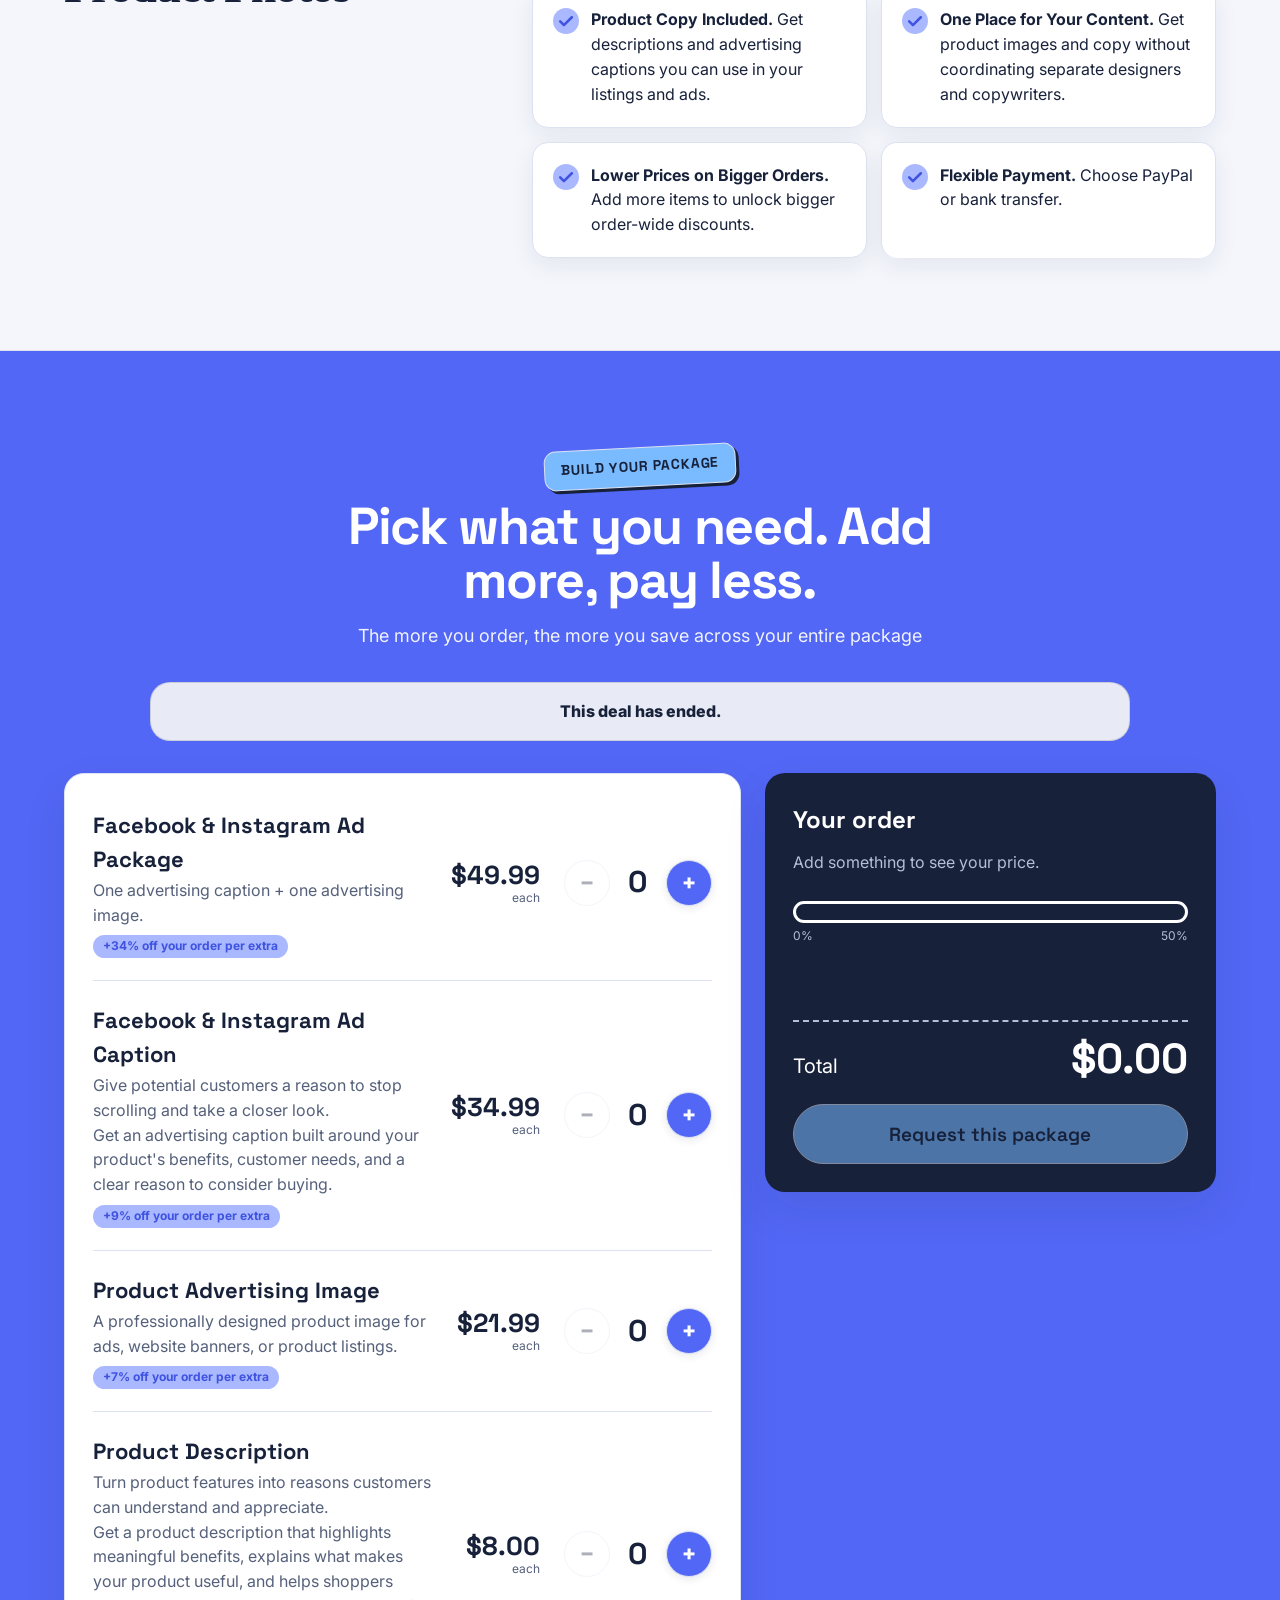
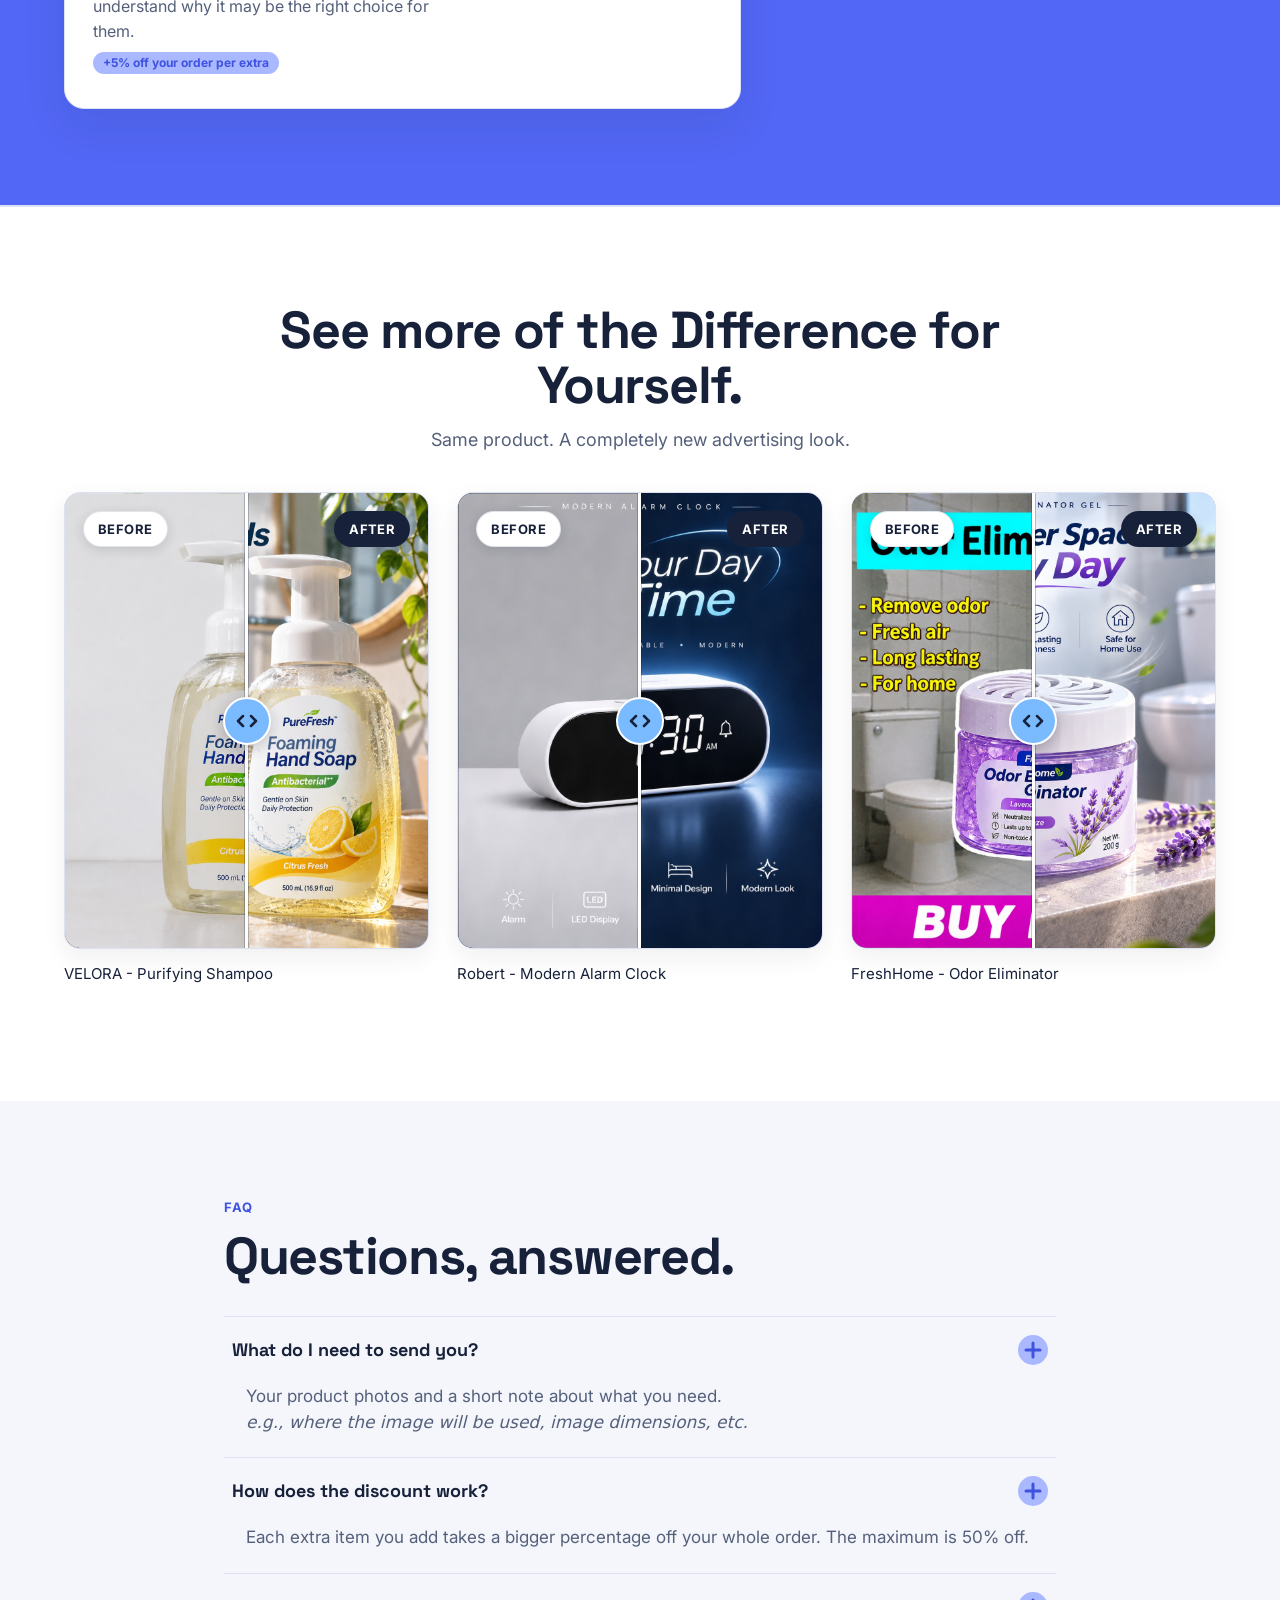
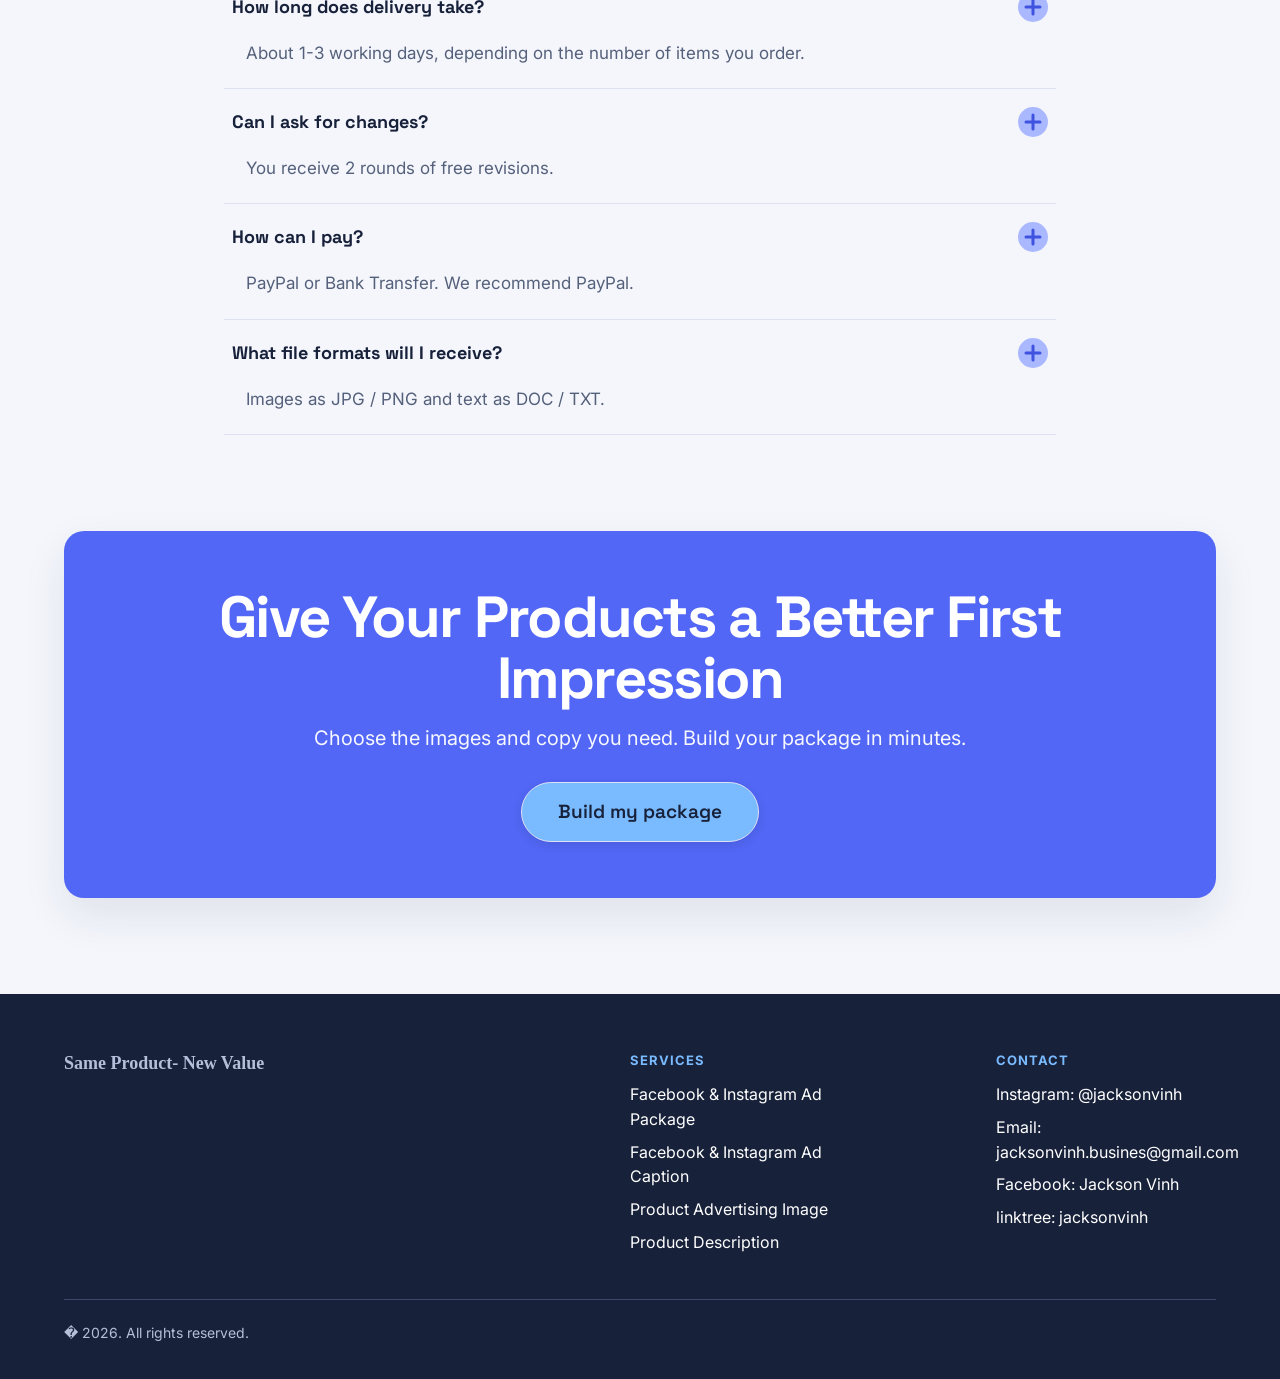
==== commit 9add2972: "new checkout" ====
--- a/index.html
+++ b/index.html
@@ -58,7 +58,7 @@
     <span class="sticky-total" id="sticky-total"></span>
     <span class="sticker sticker--small" id="sticky-save" hidden></span>
   </div>
-  <a class="btn btn-pop" id="sticky-btn" href="checkout.html"></a>
+  <a class="btn btn-pop" id="sticky-btn" href="#pricing"></a>
 </div>
 <canvas id="confetti" aria-hidden="true"></canvas>
 
@@ -78,7 +78,7 @@
 
 <template id="sec-headline">
   <section class="headline">
-    <div class="sticker sticker--tilt" data-text="eyebrow" data-ph="Small label"></div>
+    <div class="eyebrow headline-eyebrow" data-text="eyebrow" data-ph="Small label"></div>
     <h1 data-text="title" data-ph="Main headline"></h1>
     <p data-text="subtitle" data-ph="Sub-headline"></p>
     <a class="btn btn-primary btn-lg" data-text="buttonLabel" data-href="buttonLink" data-ph="Button"></a>
@@ -235,7 +235,22 @@
             <div class="row row-promo" hidden><span class="t-promo-label"></span><b class="t-promo"></b></div>
             <div class="row row-total"><span data-text="labels.totalLabel" data-fallback="Total"></span><b class="t-total"></b></div>
           </div>
-          <a class="btn btn-pop btn-lg b-checkout" href="checkout.html" data-text="labels.checkoutLabel" data-fallback="Checkout"></a>
+          <button type="button" class="btn btn-pop btn-lg b-request" data-text="labels.requestLabel" data-fallback="Request this package"></button>
+          <section class="package-request" id="package-request-panel" hidden aria-labelledby="package-request-title">
+            <h4 id="package-request-title" data-text="labels.requestTitle" data-fallback="Send your package request"></h4>
+            <p class="request-note" data-text="labels.requestNote" data-fallback="No payment now. I’ll review your request and reply to confirm the brief, final details, and next steps."></p>
+            <form id="package-request-form" novalidate>
+              <label class="request-field"><span>Name</span><input type="text" name="name" autocomplete="name" required maxlength="120"></label>
+              <label class="request-field"><span>Email for my reply</span><input type="email" name="email" autocomplete="email" required maxlength="160"></label>
+              <label class="request-field"><span>Anything you’d like me to know? (optional)</span><textarea name="message" rows="3" maxlength="2000"></textarea></label>
+              <input type="text" name="website" class="hp" tabindex="-1" autocomplete="off" aria-hidden="true">
+              <p class="request-status" id="package-request-status" role="status" aria-live="polite" hidden></p>
+              <div class="request-actions">
+                <button type="submit" class="btn btn-primary request-submit">Send request</button>
+                <button type="button" class="btn btn-outline request-cancel">Back to package</button>
+              </div>
+            </form>
+          </section>
         </aside>
       </div>
     </div>
@@ -243,7 +258,7 @@
 </template>
 
 <template id="sec-transformations">
-  <div class="band band--navy" data-requires="items">
+  <div class="band band--portfolio" data-requires="items">
     <div class="container">
       <div class="center-head">
         <h2 class="section-title" data-text="title" data-ph="Title"></h2>
--- a/css/style.css
+++ b/css/style.css
@@ -438,3 +438,137 @@
   .promo-bar { width: 100%; flex-basis: 100%; }
 }
 @media (prefers-reduced-motion: reduce) { .promo-dot { animation: none; } .promo-bar-fill { transition: none; } }
+
+/* ---------- checkout video ---------- */
+.video-card { position: relative; padding: 26px; margin-top: 22px; }
+.video-card h3 { font-size: 22px; margin-bottom: 6px; padding-right: 90px; }
+.video-card p { color: var(--c-muted-text); margin-bottom: 16px; }
+.video-tag { position: absolute; top: -16px; right: 22px; transform: rotate(3deg); }
+.video-frame {
+  position: relative; aspect-ratio: 16 / 9; overflow: hidden; background: var(--c-navy);
+  border: var(--line); border-radius: var(--radius-tile); box-shadow: var(--hard-sm);
+  transition: transform 0.15s ease, box-shadow 0.15s ease;
+}
+.video-frame:not(.is-playing):hover { transform: translate(-2px, -2px) rotate(-0.5deg); box-shadow: 8px 8px 0 var(--c-navy); }
+.video-frame:not(.is-playing):active { transform: translate(2px, 2px); box-shadow: 2px 2px 0 var(--c-navy); }
+.video-play { position: absolute; inset: 0; width: 100%; height: 100%; padding: 0; border: 0; background: transparent; cursor: pointer; display: block; }
+.video-play img { width: 100%; height: 100%; object-fit: cover; display: block; transition: transform 0.35s ease; }
+.video-frame:hover .video-play img { transform: scale(1.04); }
+.video-btn {
+  position: absolute; top: 50%; left: 50%; width: 76px; height: 76px; margin: -38px 0 0 -38px; border-radius: 50%;
+  display: flex; align-items: center; justify-content: center; padding-left: 4px;
+  background: var(--c-pop); color: var(--c-navy); border: var(--line); box-shadow: 3px 3px 0 var(--c-navy);
+  transition: transform 0.15s ease, box-shadow 0.15s ease;
+}
+.video-frame:hover .video-btn { transform: scale(1.1) rotate(-6deg); box-shadow: 5px 5px 0 var(--c-navy); }
+.video-play:focus-visible { outline: 3px solid var(--c-accent); outline-offset: -6px; }
+.video-frame iframe { position: absolute; inset: 0; width: 100%; height: 100%; border: 0; display: block; }
+@media (max-width: 640px) {
+  .video-card { padding: 20px; }
+  .video-btn { width: 60px; height: 60px; margin: -30px 0 0 -30px; }
+}
+@media (prefers-reduced-motion: reduce) {
+  .video-frame, .video-play img, .video-btn { transition: none; }
+  .video-frame:hover .video-play img, .video-frame:hover .video-btn, .video-frame:not(.is-playing):hover { transform: none; }
+}
+
+/* ---------- editorial studio refresh ---------- */
+:root {
+  --line: 1px solid var(--c-border);
+  --hard: 0 18px 44px rgba(23, 33, 58, 0.09);
+  --hard-sm: 0 8px 24px rgba(23, 33, 58, 0.07);
+}
+body { background-image: none; }
+.nav { padding-top: 22px; padding-bottom: 22px; }
+.brand-logo { height: 44px; }
+.headline {
+  max-width: var(--page-width); padding: clamp(52px, 7vw, 88px) 24px 34px;
+  text-align: left;
+}
+.headline-eyebrow { color: var(--c-accent-text); }
+.headline h1 {
+  max-width: 15ch; margin: 18px 0 20px; font-size: clamp(44px, 7vw, 82px);
+  line-height: 0.99; letter-spacing: -0.055em;
+}
+.headline p { max-width: 58ch; margin: 0 0 28px; font-size: clamp(17px, 2vw, 20px); }
+.btn { font-weight: 600; box-shadow: 0 3px 10px rgba(23, 33, 58, 0.12); transition: transform 0.16s ease, box-shadow 0.16s ease, background-color 0.16s ease; }
+.btn:hover { transform: translateY(-2px); box-shadow: 0 8px 18px rgba(23, 33, 58, 0.16); }
+.btn:active { transform: translateY(0); box-shadow: 0 2px 6px rgba(23, 33, 58, 0.12); }
+.hero { padding-top: 0; padding-bottom: clamp(56px, 8vw, 96px); }
+.compare { border-radius: var(--radius-card); box-shadow: var(--hard-sm); }
+.cmp-handle { width: 3px; margin-left: -1.5px; background: #fff; box-shadow: 0 0 0 1px rgba(23, 33, 58, 0.25); }
+.cmp-knob { border: 2px solid #fff; box-shadow: 0 4px 14px rgba(23, 33, 58, 0.24); }
+.sticker--drag { animation: none; transform: none; }
+.band { padding: clamp(64px, 8vw, 96px) 0; }
+.band--portfolio {
+  background: var(--c-surface); color: var(--c-text);
+  border-top: 1px solid var(--c-border);
+}
+.band--portfolio .section-intro { color: var(--c-muted-text); }
+.band--portfolio .section-title { margin-top: 0; }
+.band--portfolio .center-head { margin-bottom: 38px; }
+.transforms { --gap: 28px; }
+.trans { min-width: 0; }
+.trans .compare--tall { border: 1px solid var(--c-border); border-radius: var(--radius-tile); box-shadow: var(--hard-sm); }
+.trans figcaption { min-height: 2.8em; margin-top: 14px; color: var(--c-text); font-size: 15px; line-height: 1.45; }
+.chip { border: 1px solid rgba(24, 34, 56, 0.12); box-shadow: 0 3px 12px rgba(24, 34, 56, 0.14); letter-spacing: 0.035em; }
+.svc-tag { border: 0; background: var(--c-accent-soft); color: var(--c-accent-text); }
+.pct-sticker { border: 1px solid rgba(24, 34, 56, 0.12); box-shadow: 0 8px 20px rgba(24, 34, 56, 0.14); transform: none; }
+.pct-sticker.bump { animation: none; }
+.promo-dot { animation: none; }
+.split { gap: 28px 56px; padding-top: clamp(64px, 8vw, 92px); padding-bottom: clamp(64px, 8vw, 92px); }
+.split-head h2 { max-width: 12ch; }
+.benefit-list { display: grid; grid-template-columns: repeat(2, minmax(0, 1fr)); gap: 14px; }
+.benefit {
+  gap: 12px; padding: 20px; border: 1px solid var(--c-border); border-radius: var(--radius-tile);
+  background: var(--c-surface); box-shadow: var(--hard-sm); font-size: 16px;
+}
+.benefit svg { width: 26px; height: 26px; background: var(--c-accent-soft); border: 0; color: var(--c-accent-text); }
+.step { border: 1px solid var(--c-border); border-radius: var(--radius-tile); box-shadow: var(--hard-sm); }
+.step-num { font-size: 40px; }
+.tile { border: 1px solid var(--c-border); border-radius: var(--radius-tile); box-shadow: var(--hard-sm); }
+.tile:hover { transform: translateY(-3px); }
+.builder-grid { gap: 24px; }
+.builder-main { border: 1px solid var(--c-border); border-radius: var(--radius-card); box-shadow: var(--hard); }
+.builder-summary { border: 0; border-radius: var(--radius-card); box-shadow: var(--hard); }
+.svc { border-bottom: 1px solid var(--c-border); }
+.stepper button { border: 1px solid var(--c-border); box-shadow: 0 2px 8px rgba(23, 33, 58, 0.1); }
+.stepper button:hover:not(:disabled) { transform: translateY(-1px); box-shadow: 0 5px 12px rgba(23, 33, 58, 0.14); }
+.stepper button:active:not(:disabled) { transform: translateY(0); box-shadow: 0 1px 4px rgba(23, 33, 58, 0.12); }
+.faq-wrap { padding-top: clamp(64px, 8vw, 96px); padding-bottom: clamp(64px, 8vw, 96px); }
+.faq { gap: 0; border-top: 1px solid var(--c-border); }
+.faq-item { border: 0; border-bottom: 1px solid var(--c-border); border-radius: 0; box-shadow: none; background: transparent; }
+.faq-q { padding: 18px 8px; }
+.faq-q:hover { background: transparent; color: var(--c-accent-text); }
+.faq-icon { width: 30px; height: 30px; background: var(--c-accent-soft); border: 0; color: var(--c-accent-text); }
+.banner-wrap { padding-bottom: clamp(64px, 8vw, 96px); }
+.banner { border: 0; border-radius: var(--radius-card); box-shadow: var(--hard); }
+.footer { border-top: 0; }
+.footer-copy { border-top: 1px solid rgba(169, 184, 255, 0.25); }
+.sticky-bar { border-top: 1px solid var(--c-border); box-shadow: 0 -8px 24px rgba(23, 33, 58, 0.12); }
+.promo { border: 1px solid rgba(23, 33, 58, 0.14); box-shadow: var(--hard-sm); transform: none; }
+@media (max-width: 640px) {
+  .headline { padding-top: 44px; padding-bottom: 26px; }
+  .headline h1 { max-width: 13ch; font-size: clamp(42px, 12vw, 58px); }
+  .benefit-list { grid-template-columns: minmax(0, 1fr); }
+  .band { padding: 58px 0; }
+}
+@media (prefers-reduced-motion: reduce) {
+  .btn, .tile, .promo { transition: none; }
+  .btn:hover, .tile:hover { transform: none; }
+}
+.package-request { margin-top: 18px; padding: 20px; background: var(--c-surface); color: var(--c-text); border: 1px solid var(--c-border); border-radius: var(--radius-tile); }
+.package-request h4 { margin: 0 0 6px; font: 700 20px/1.2 var(--font-heading); }
+.request-note { margin-bottom: 16px; color: var(--c-muted-text); font-size: 14px; }
+#package-request-form { display: grid; gap: 12px; }
+.request-field { display: grid; gap: 5px; font-size: 13px; font-weight: 600; }
+.request-field input, .request-field textarea { width: 100%; padding: 11px 12px; border: 1px solid var(--c-border); border-radius: 9px; background: #fff; color: var(--c-text); font: 500 16px/1.4 var(--font-body); }
+.request-field textarea { resize: vertical; }
+.request-status { padding: 12px; border-radius: 9px; font-size: 14px; }
+.request-status.is-success { background: #E9F4EC; color: #205832; }
+.request-status.is-error { background: #FFF0ED; color: #8C2D1D; }
+.request-actions { display: flex; flex-wrap: wrap; gap: 10px; }
+.request-actions .btn { min-height: 44px; padding: 0 16px; font-size: 14px; }
+.request-actions .request-cancel { color: var(--c-text); }
+.request-submit:disabled { opacity: 0.7; cursor: wait; }
+@media (max-width: 640px) { .package-request { padding: 16px; } .request-actions .btn { flex: 1 1 100%; } }
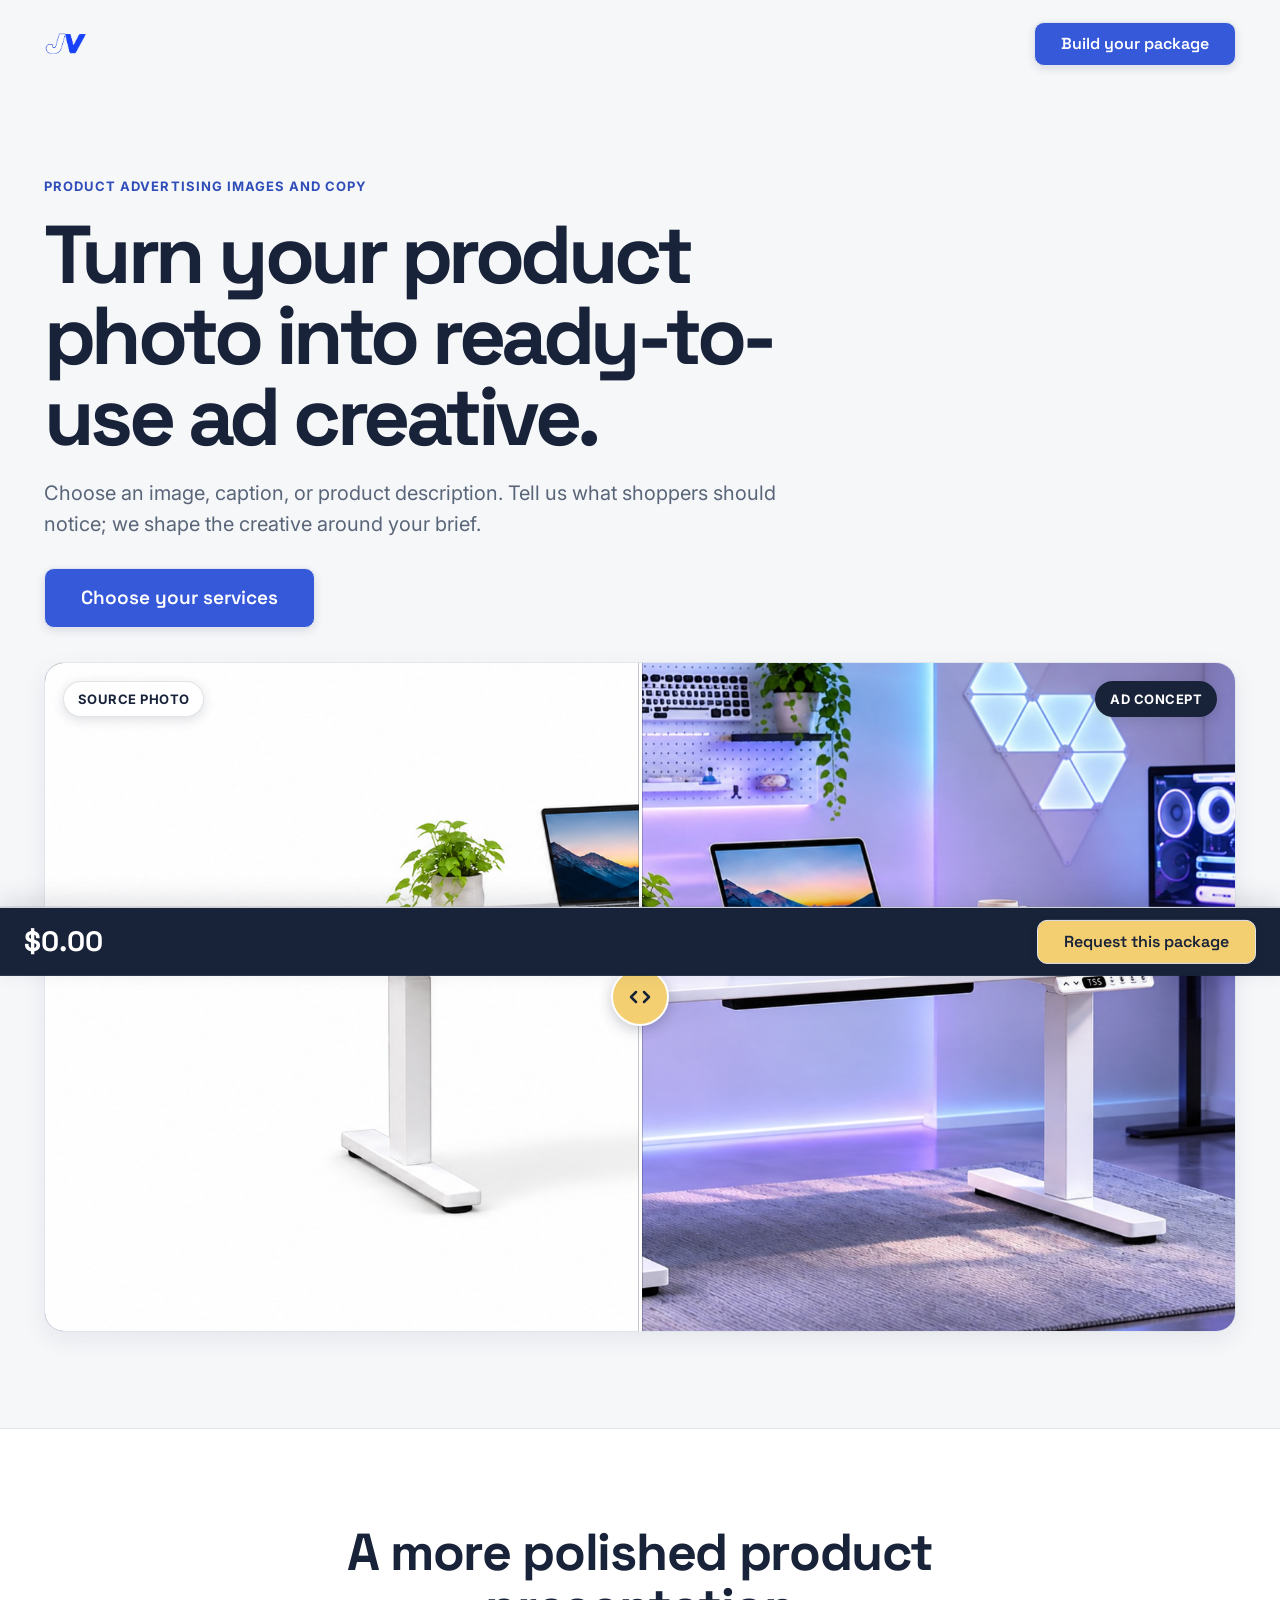
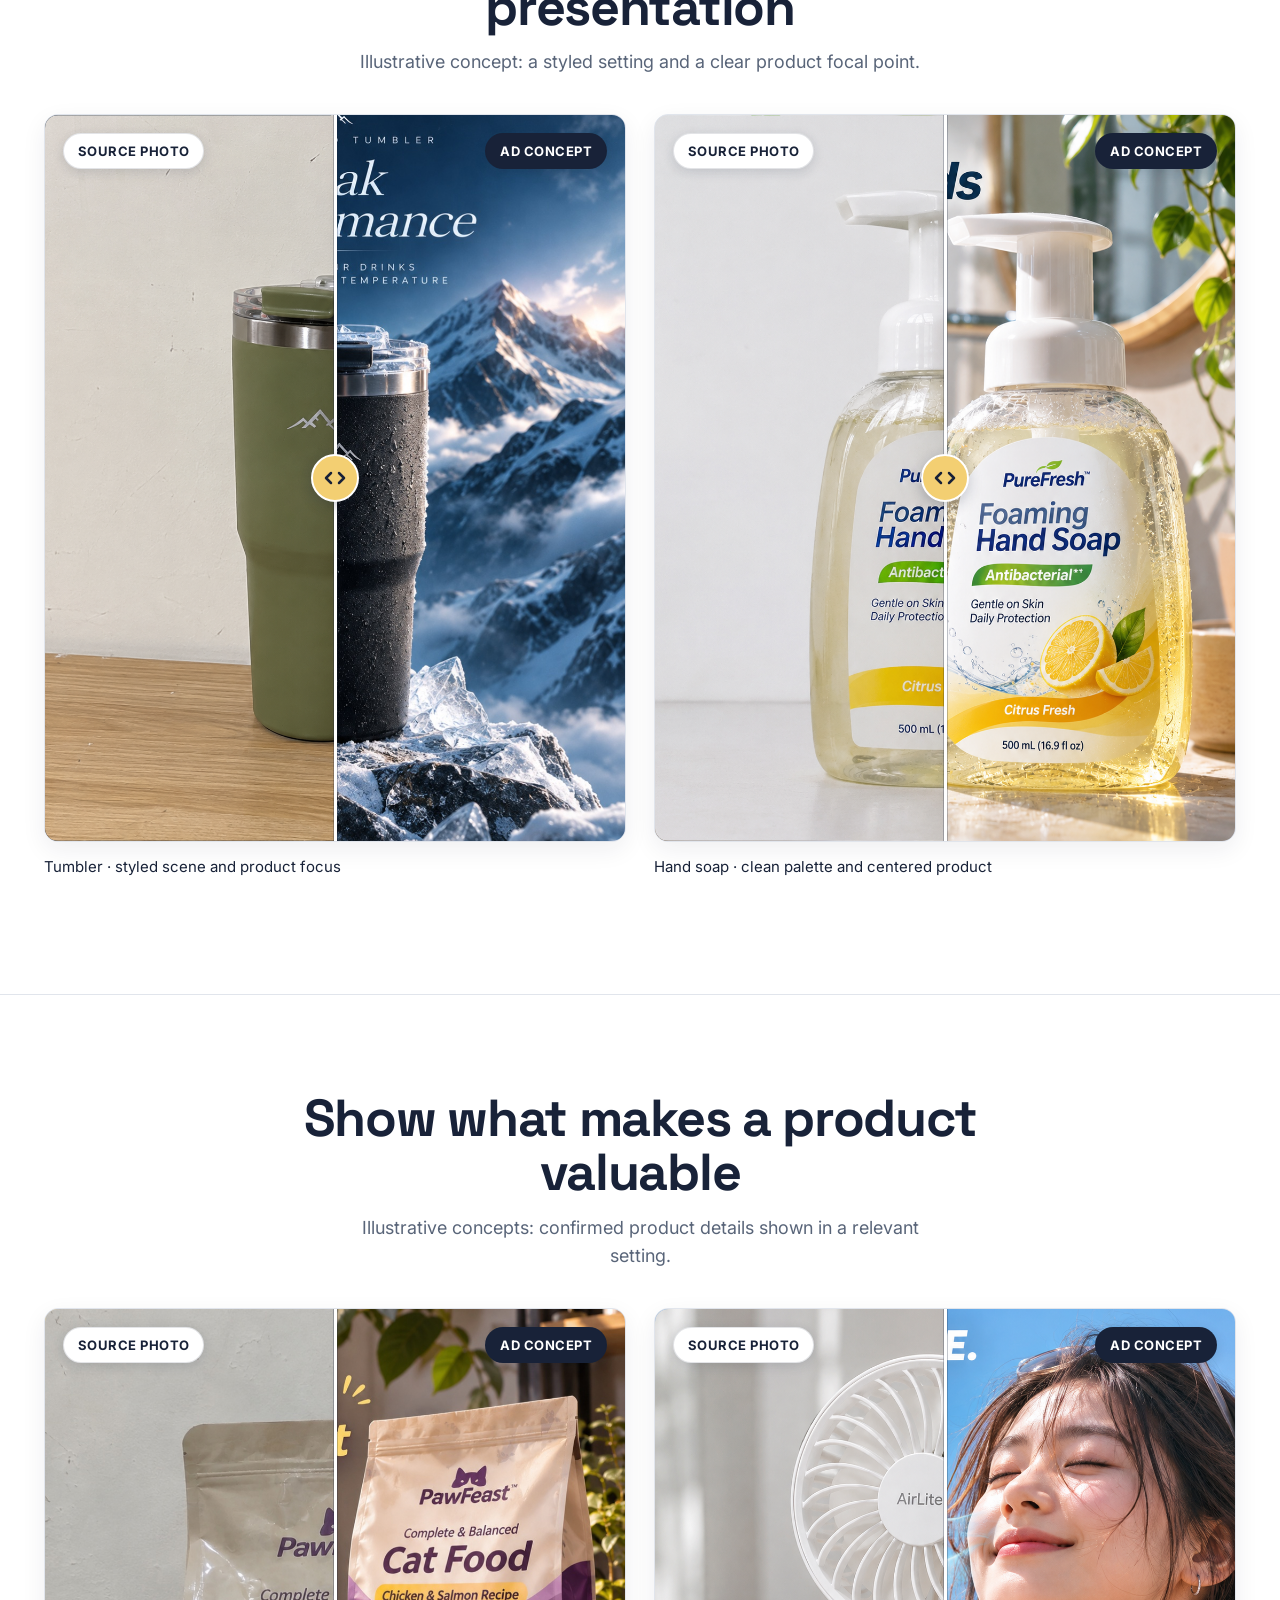
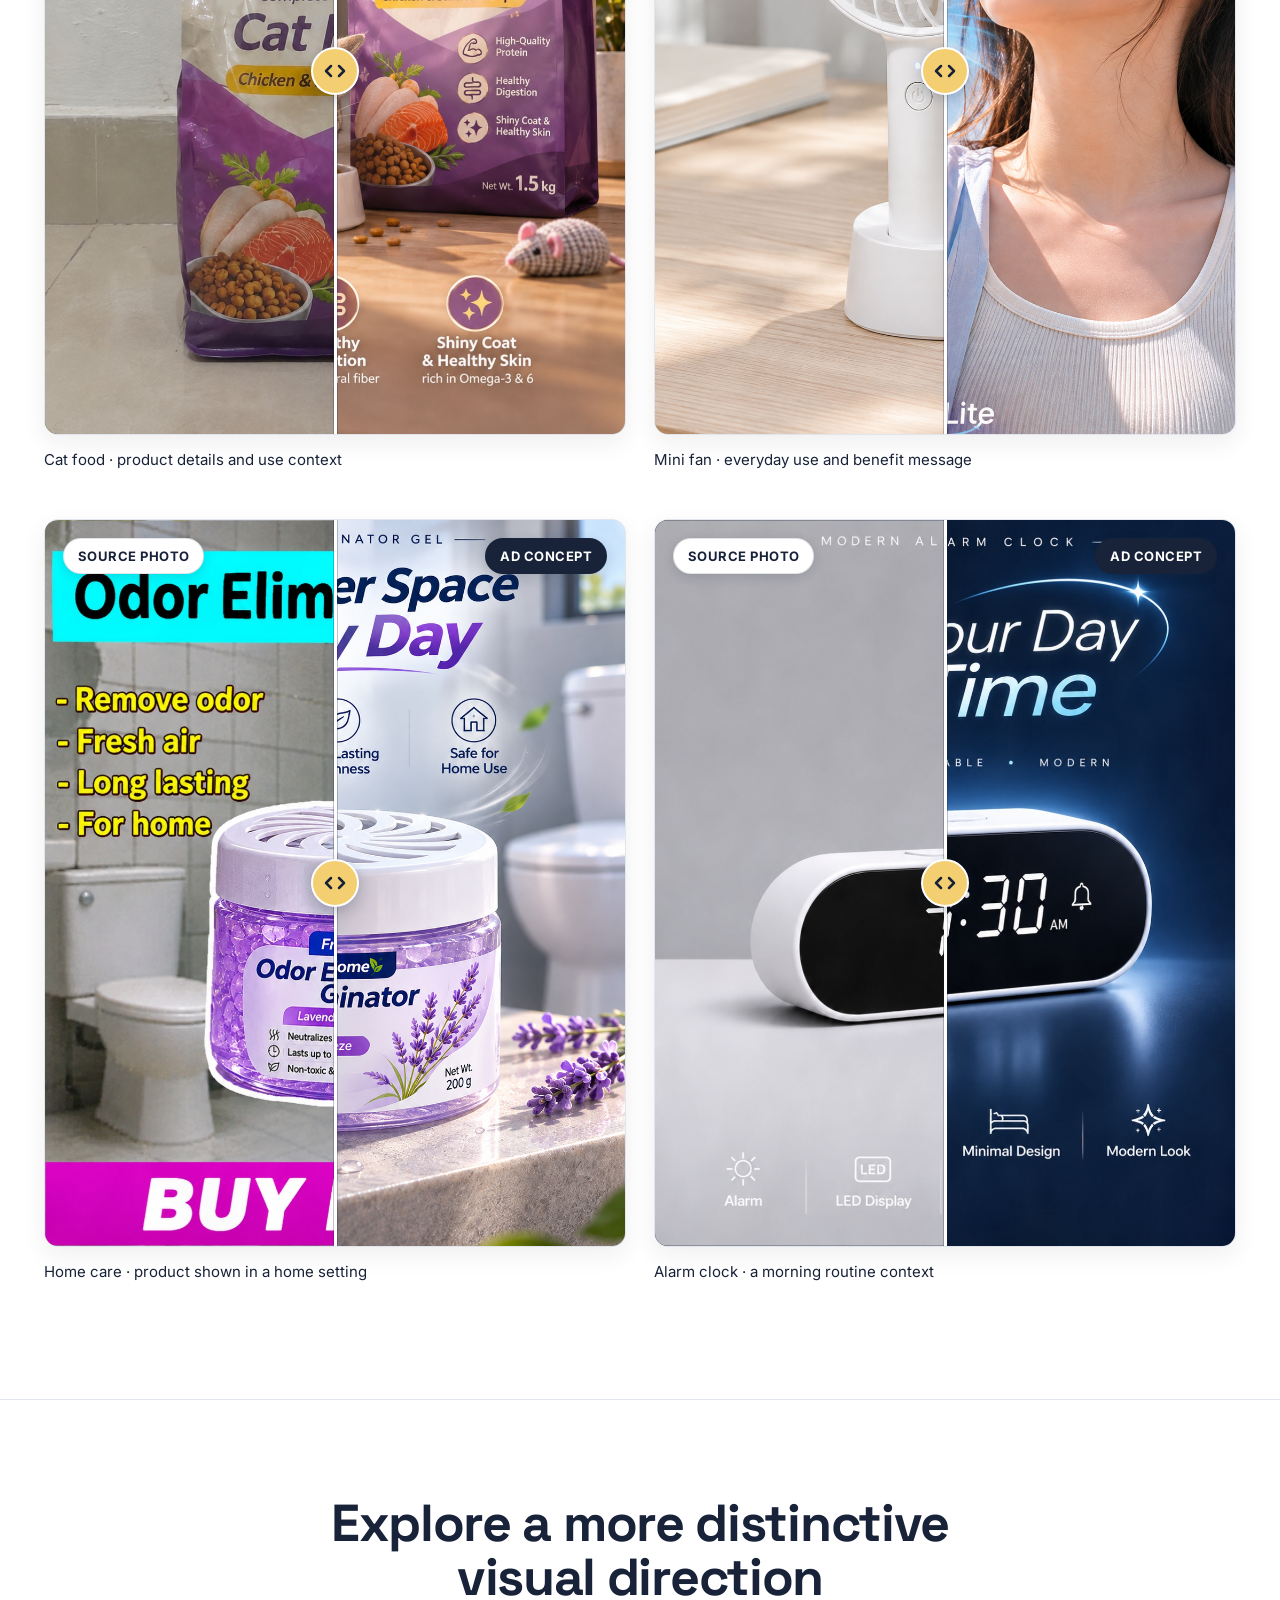
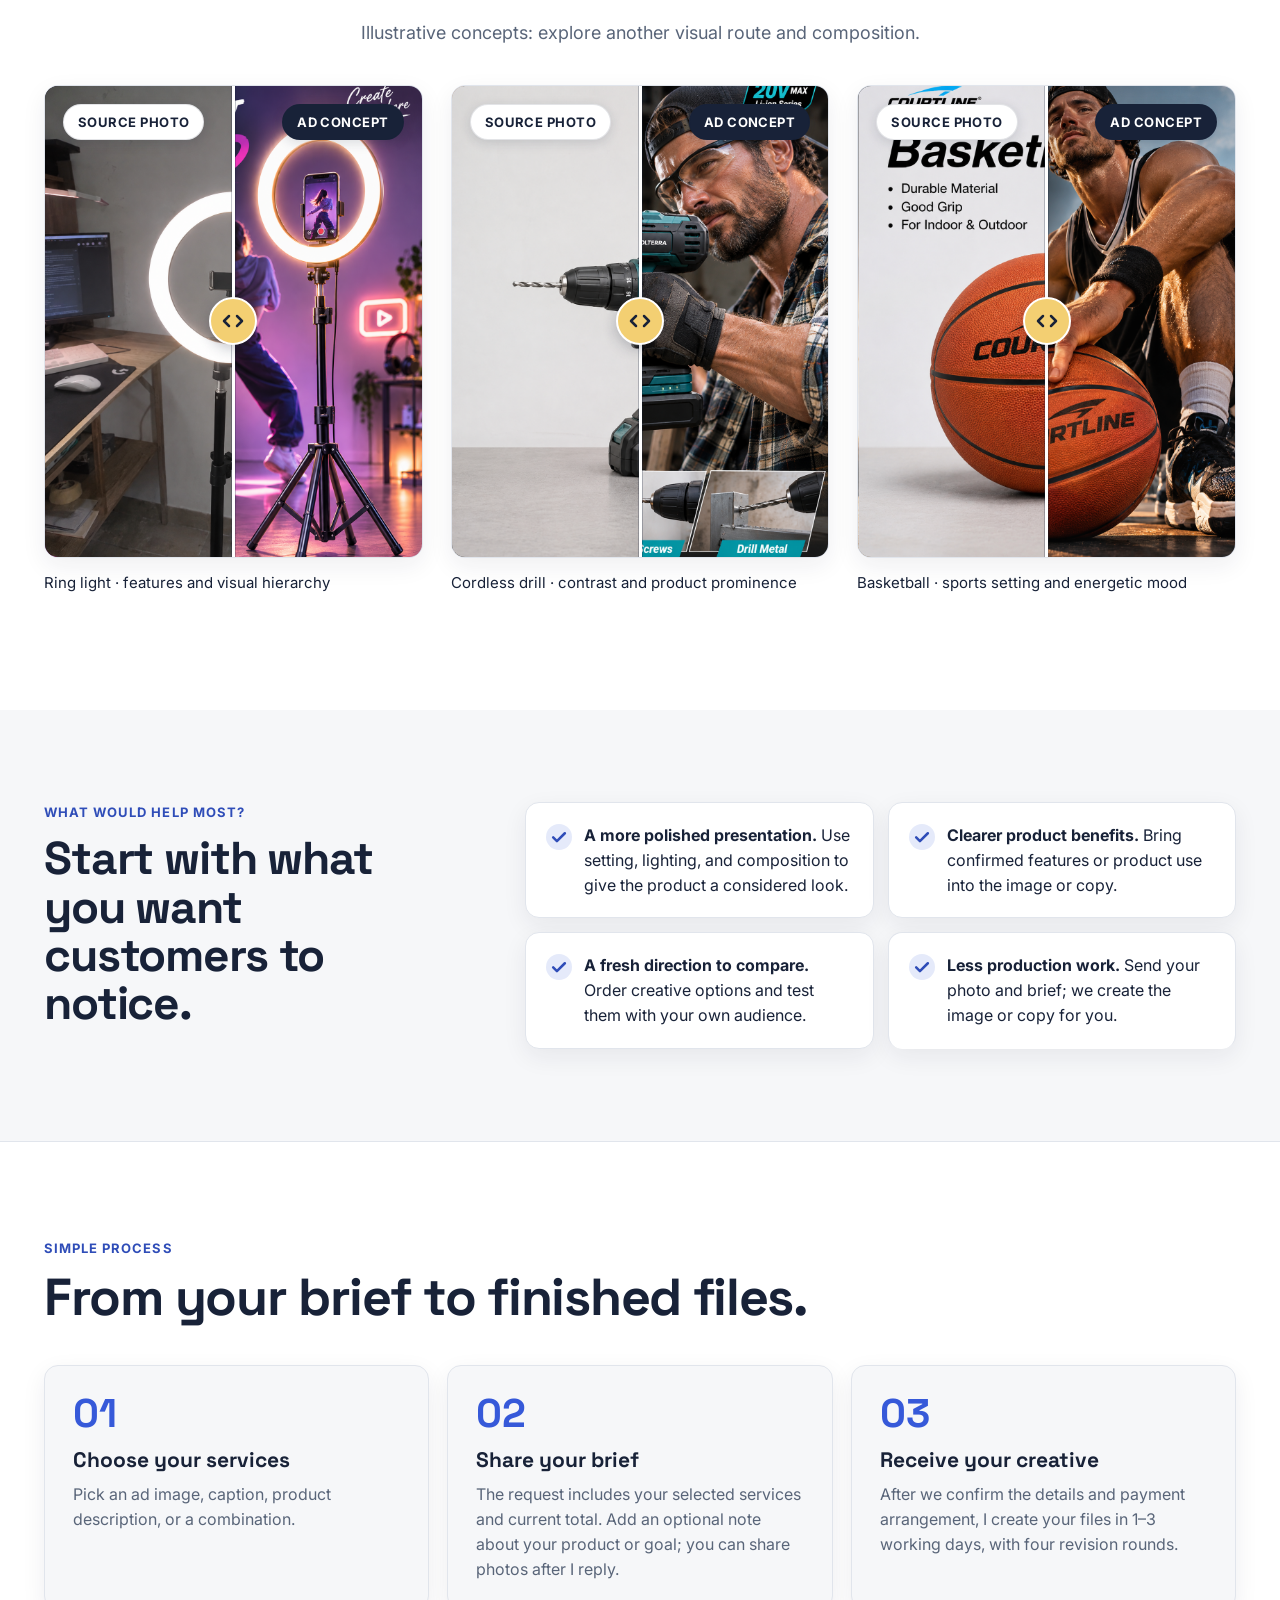
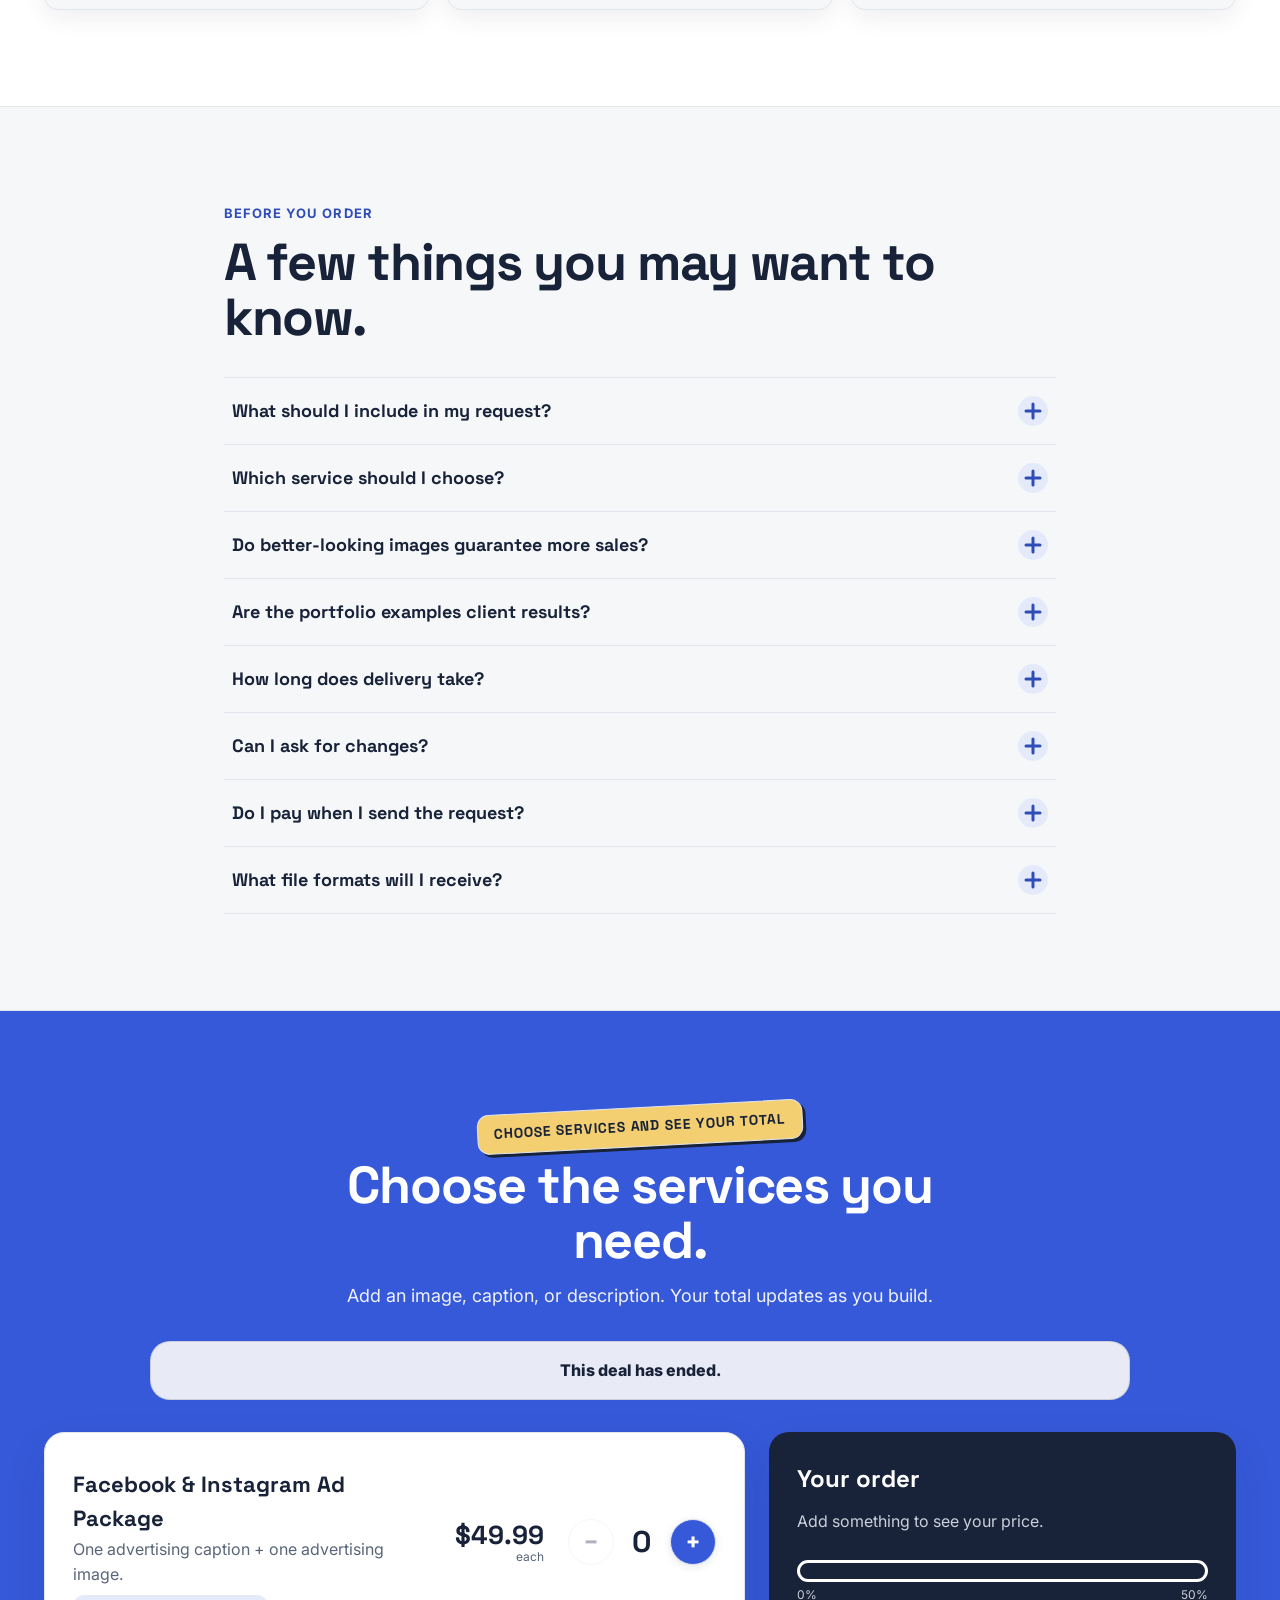
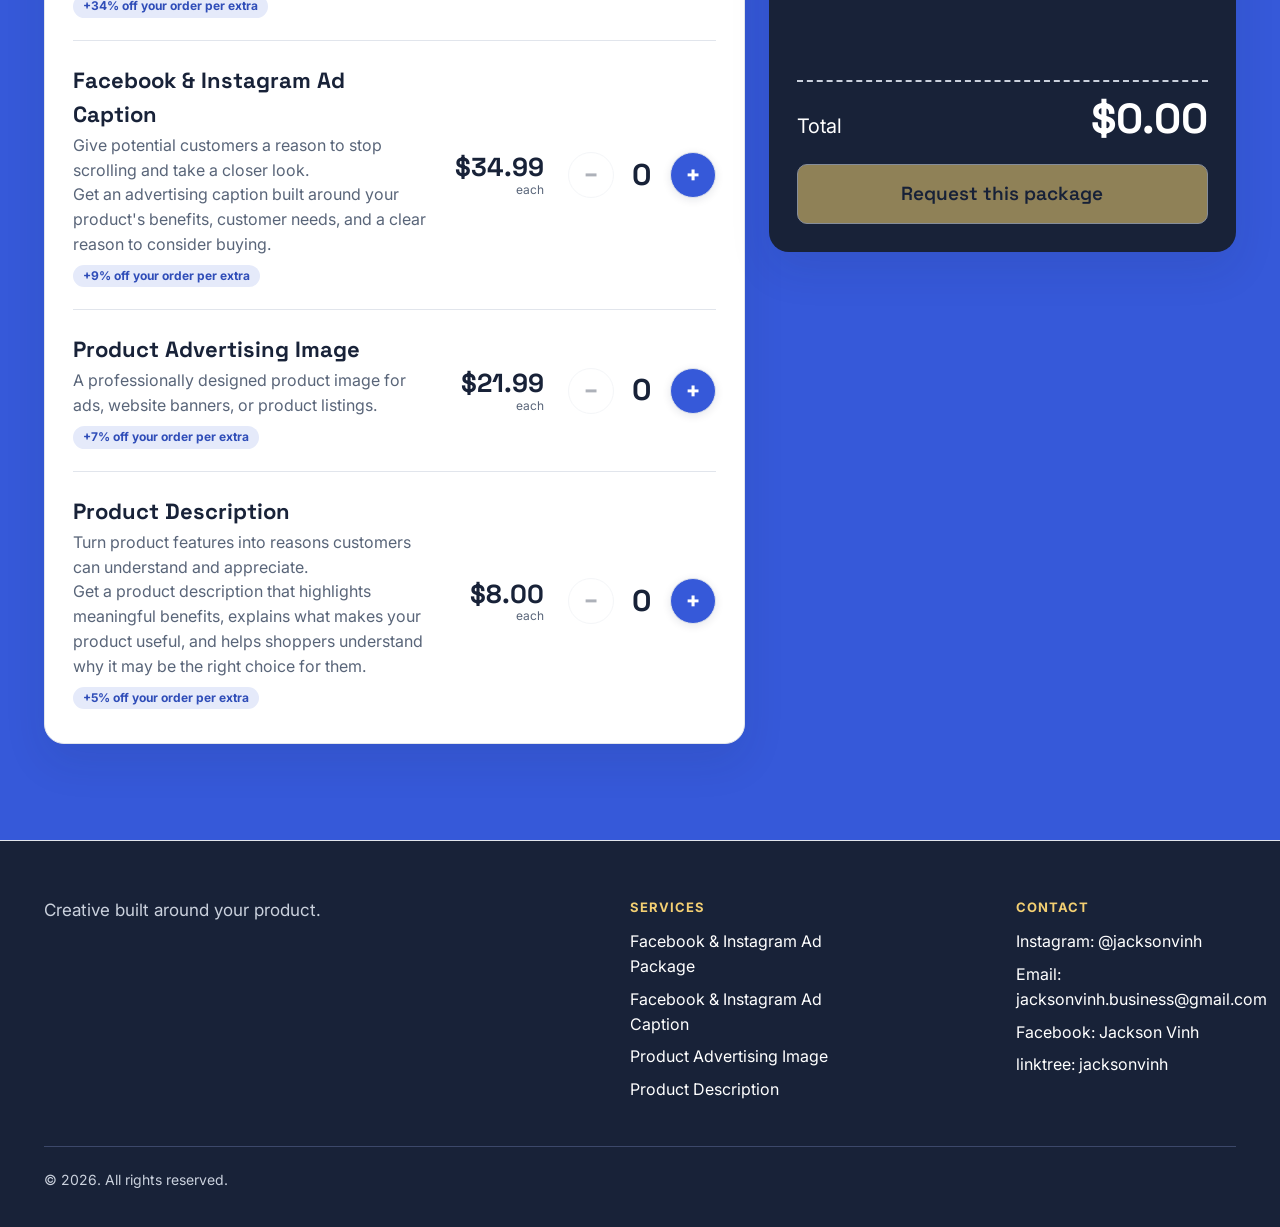
==== commit e85e1c74: "Add files via upload" ====
--- a/index.html
+++ b/index.html
@@ -312,7 +312,7 @@
             <span data-text="q" data-ph="Question"></span>
             <svg class="faq-icon" width="24" height="24" viewBox="0 0 24 24" fill="none" stroke="currentColor" stroke-width="3" stroke-linecap="round" aria-hidden="true"><path d="M5 12h14"/><path d="M12 5v14"/></svg>
           </div>
-          <div class="faq-a" hidden data-text="a" data-ph="Answer"></div>
+          <div class="faq-a" hidden><div data-text="a" data-ph="Answer"></div></div>
         </div>
       </template>
     </div>
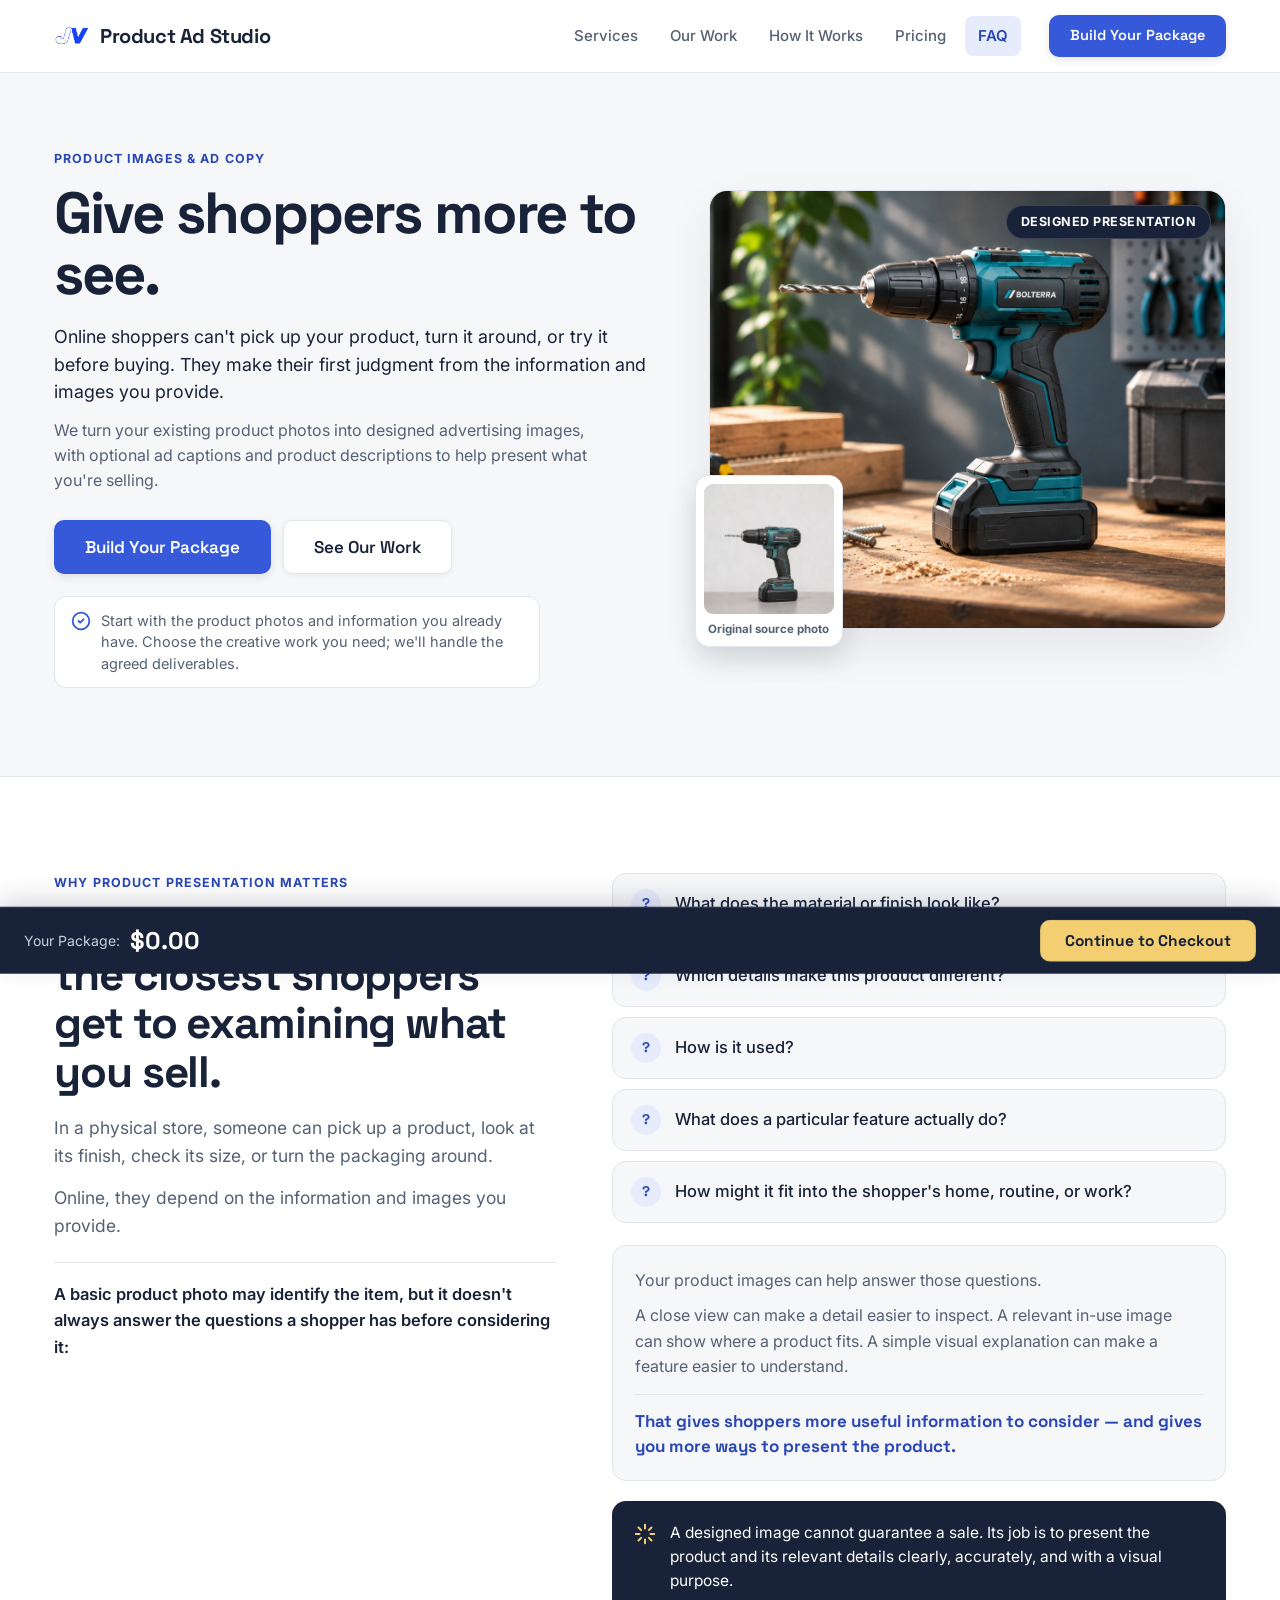
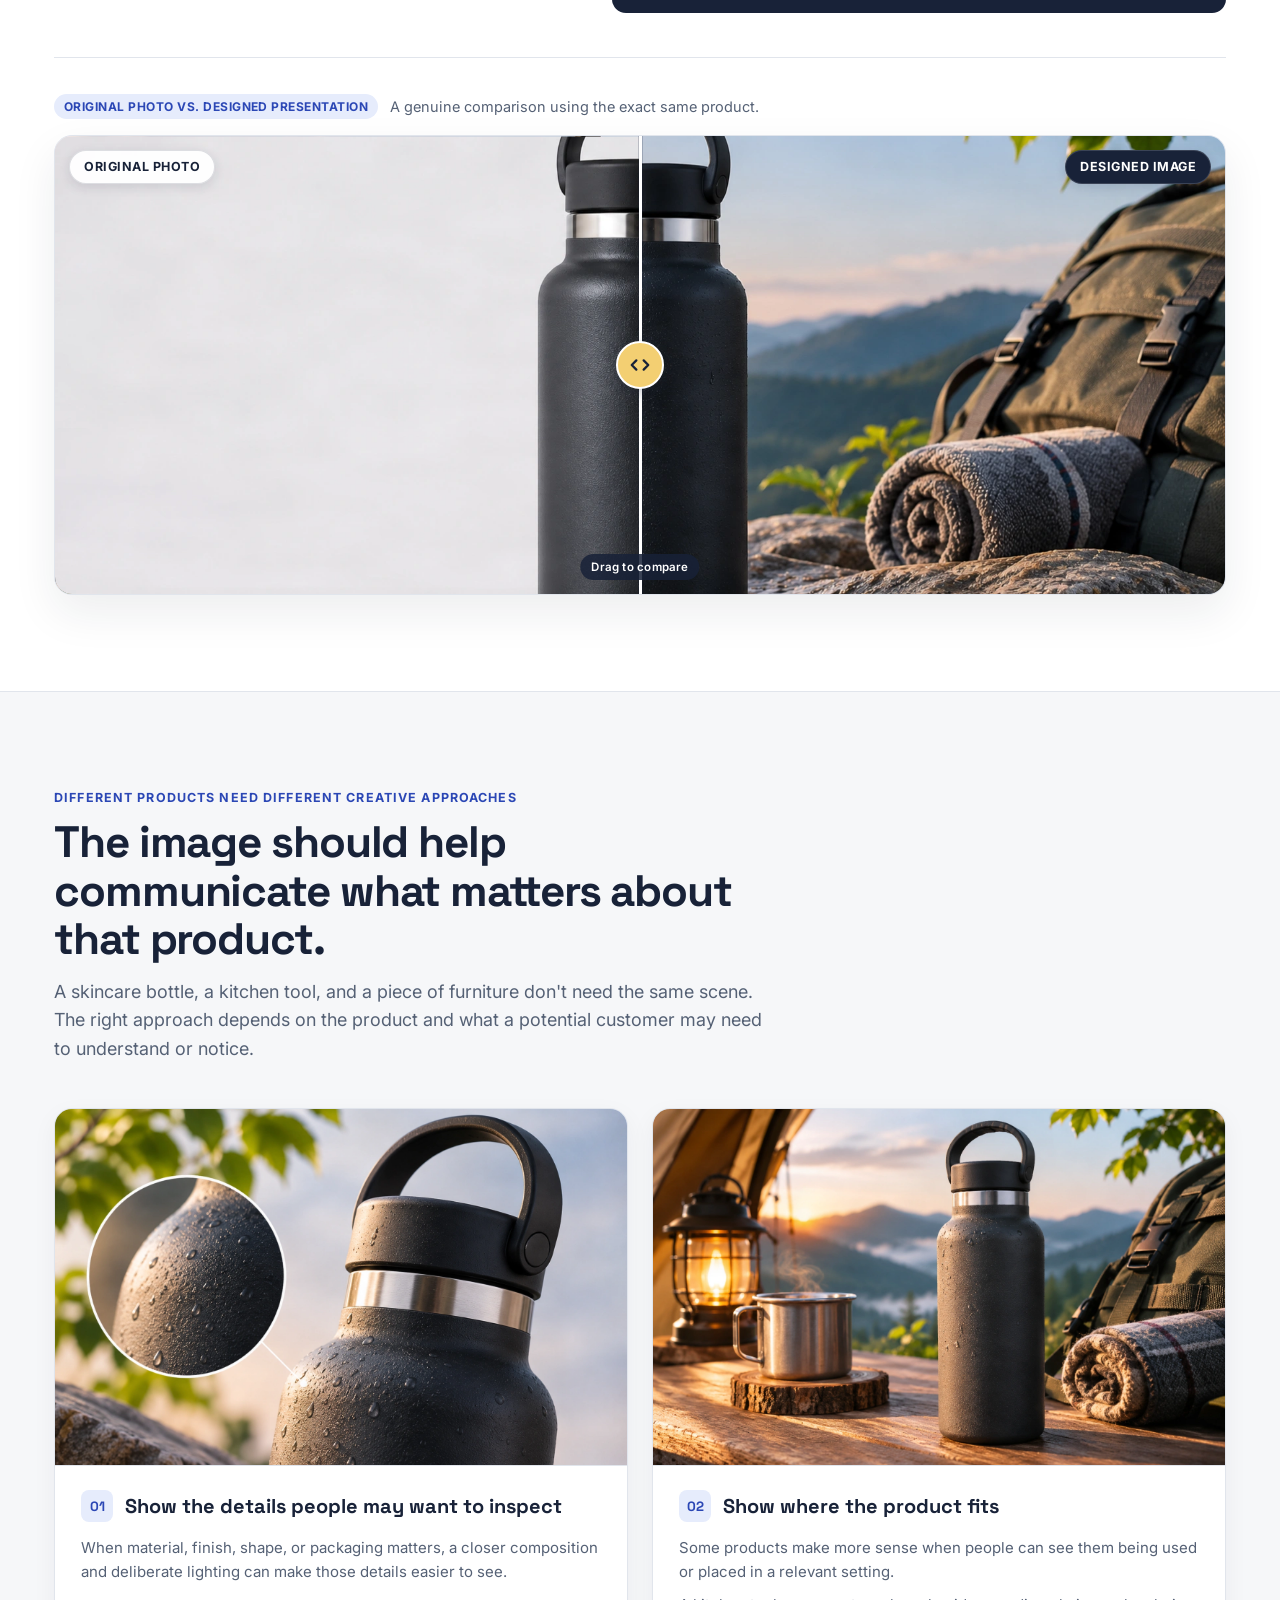
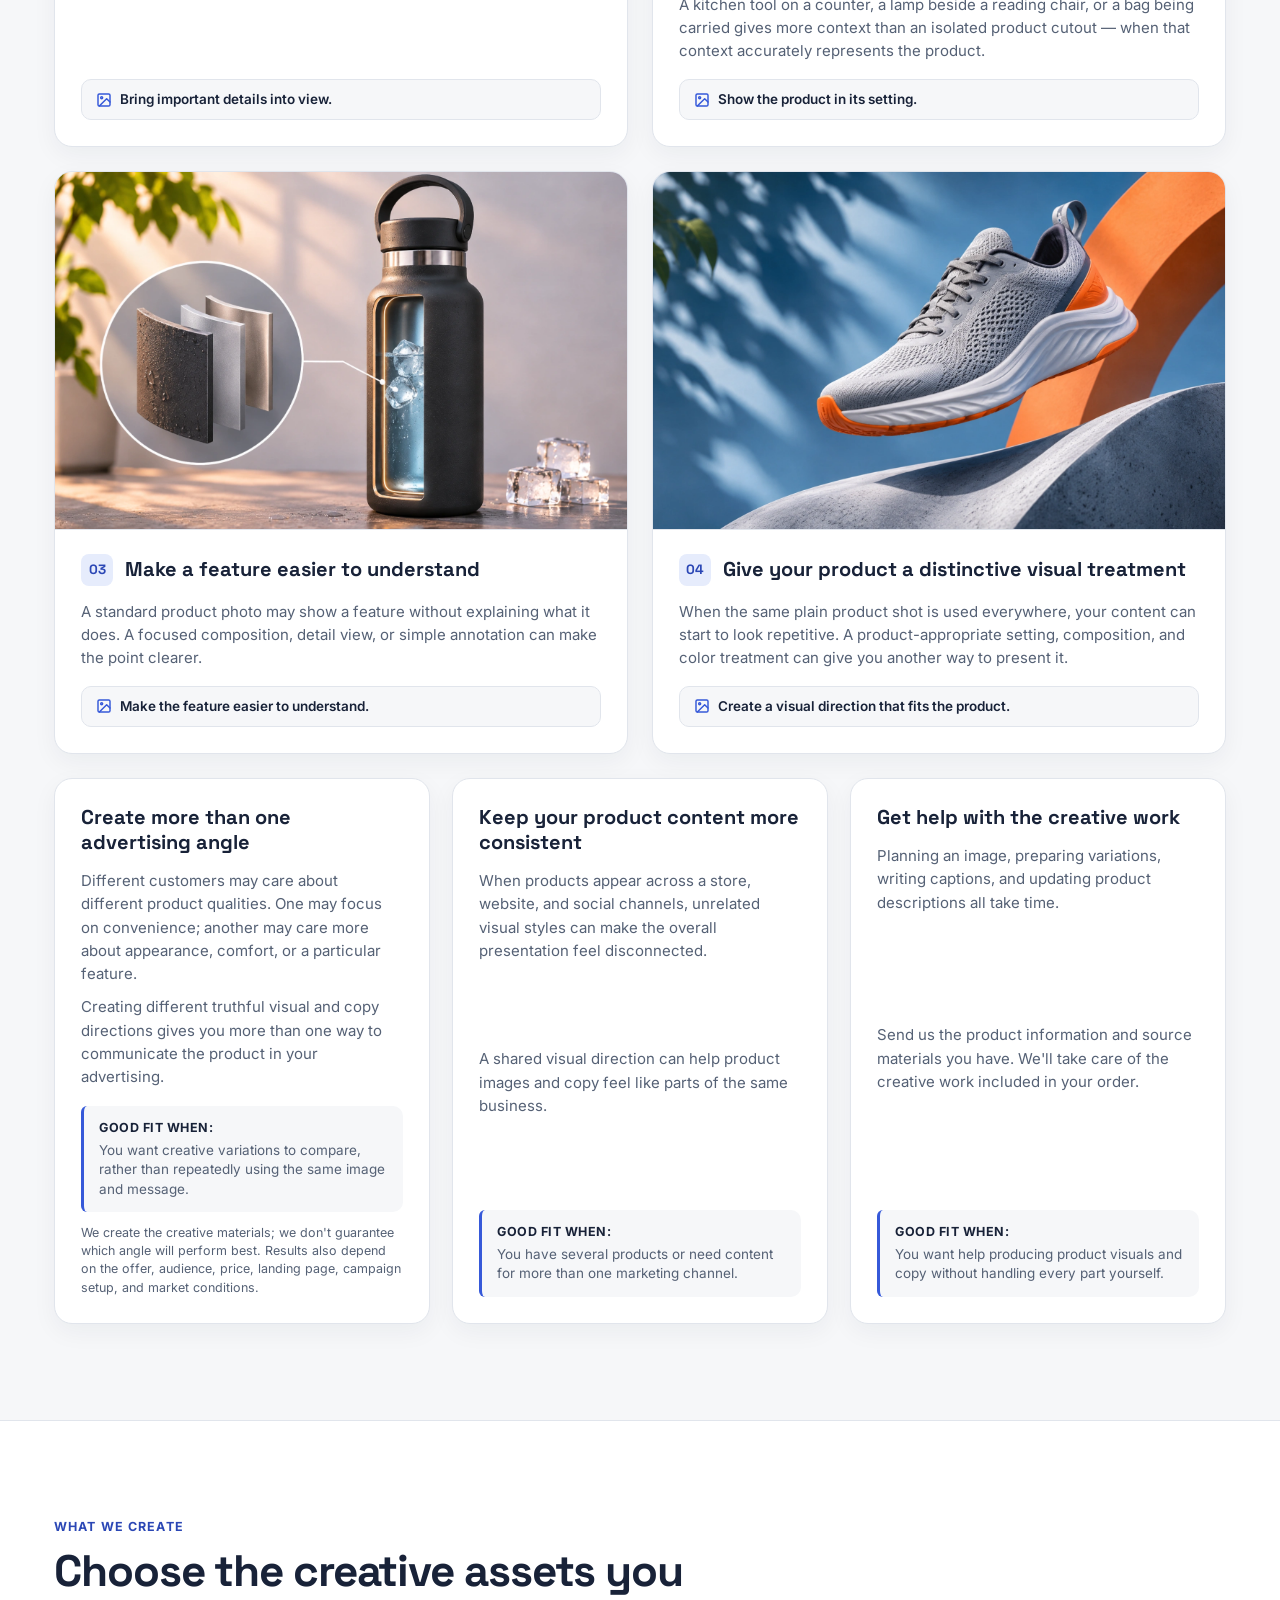
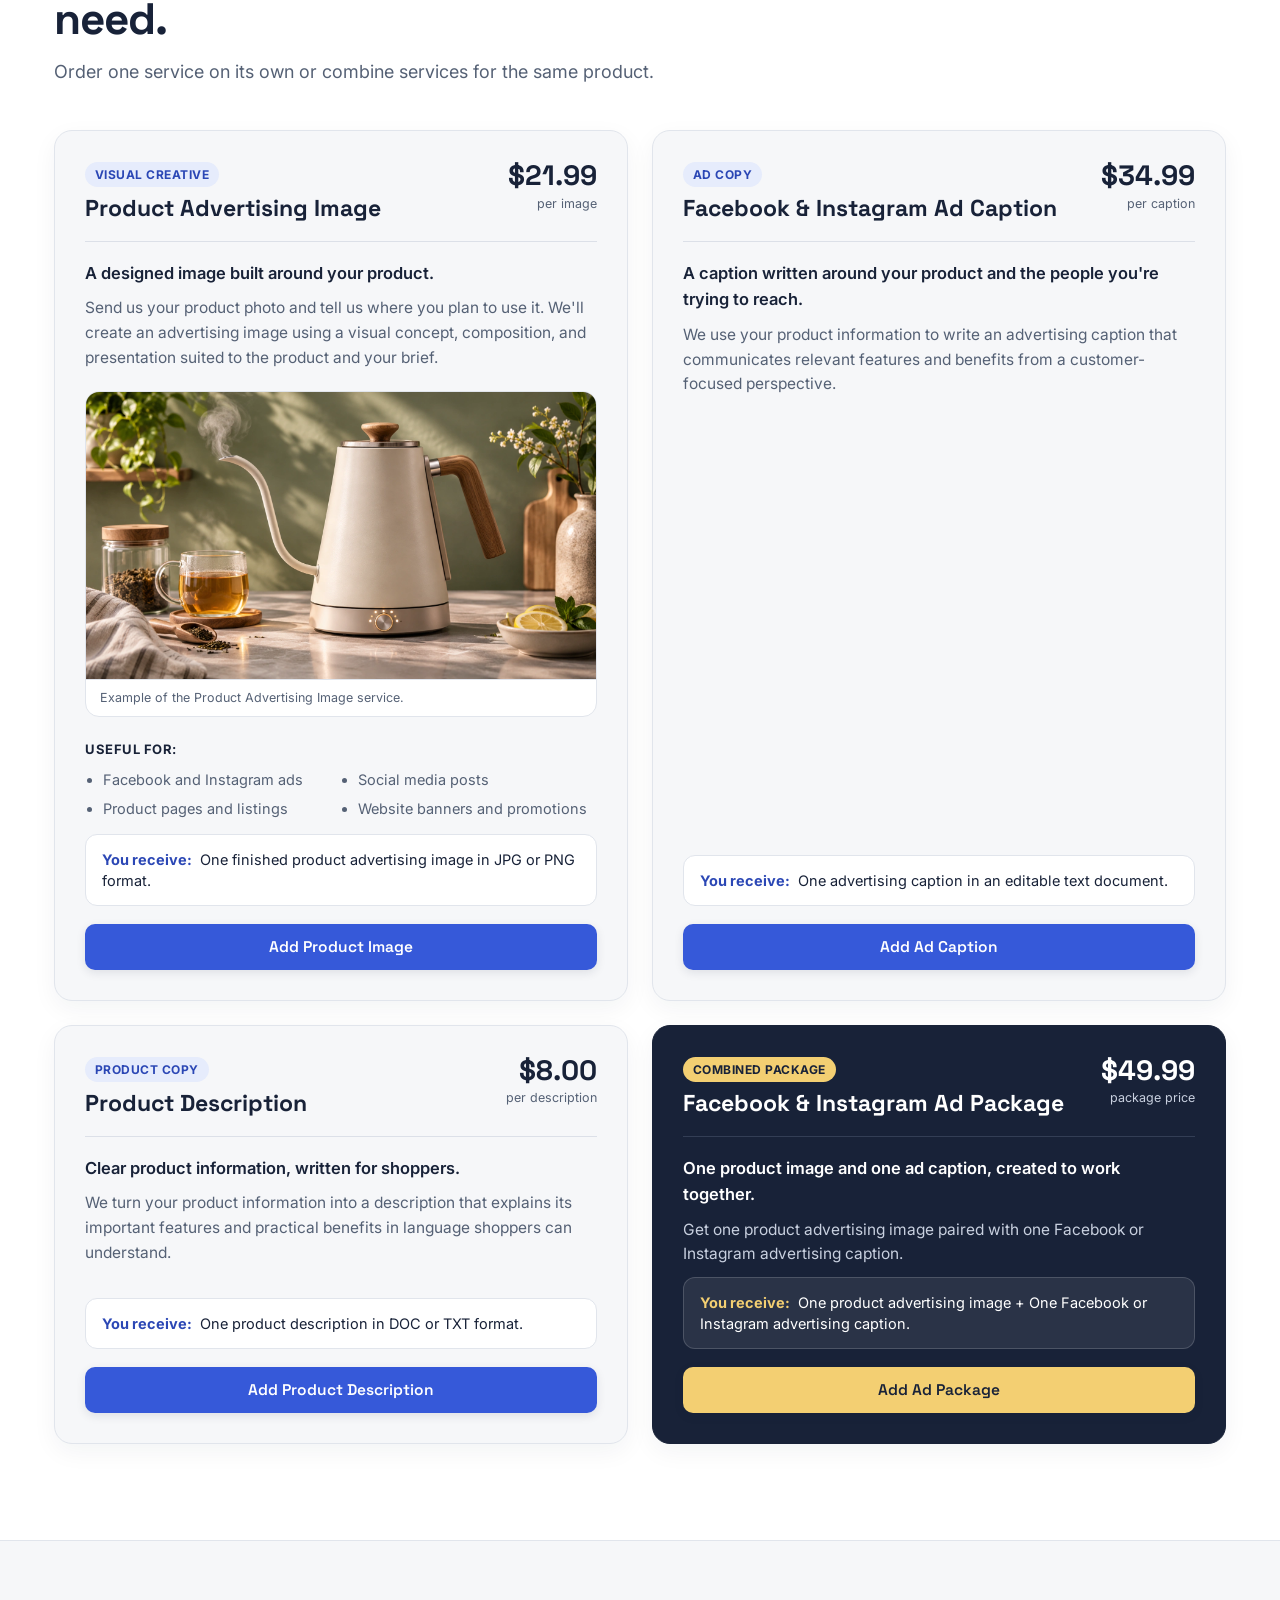
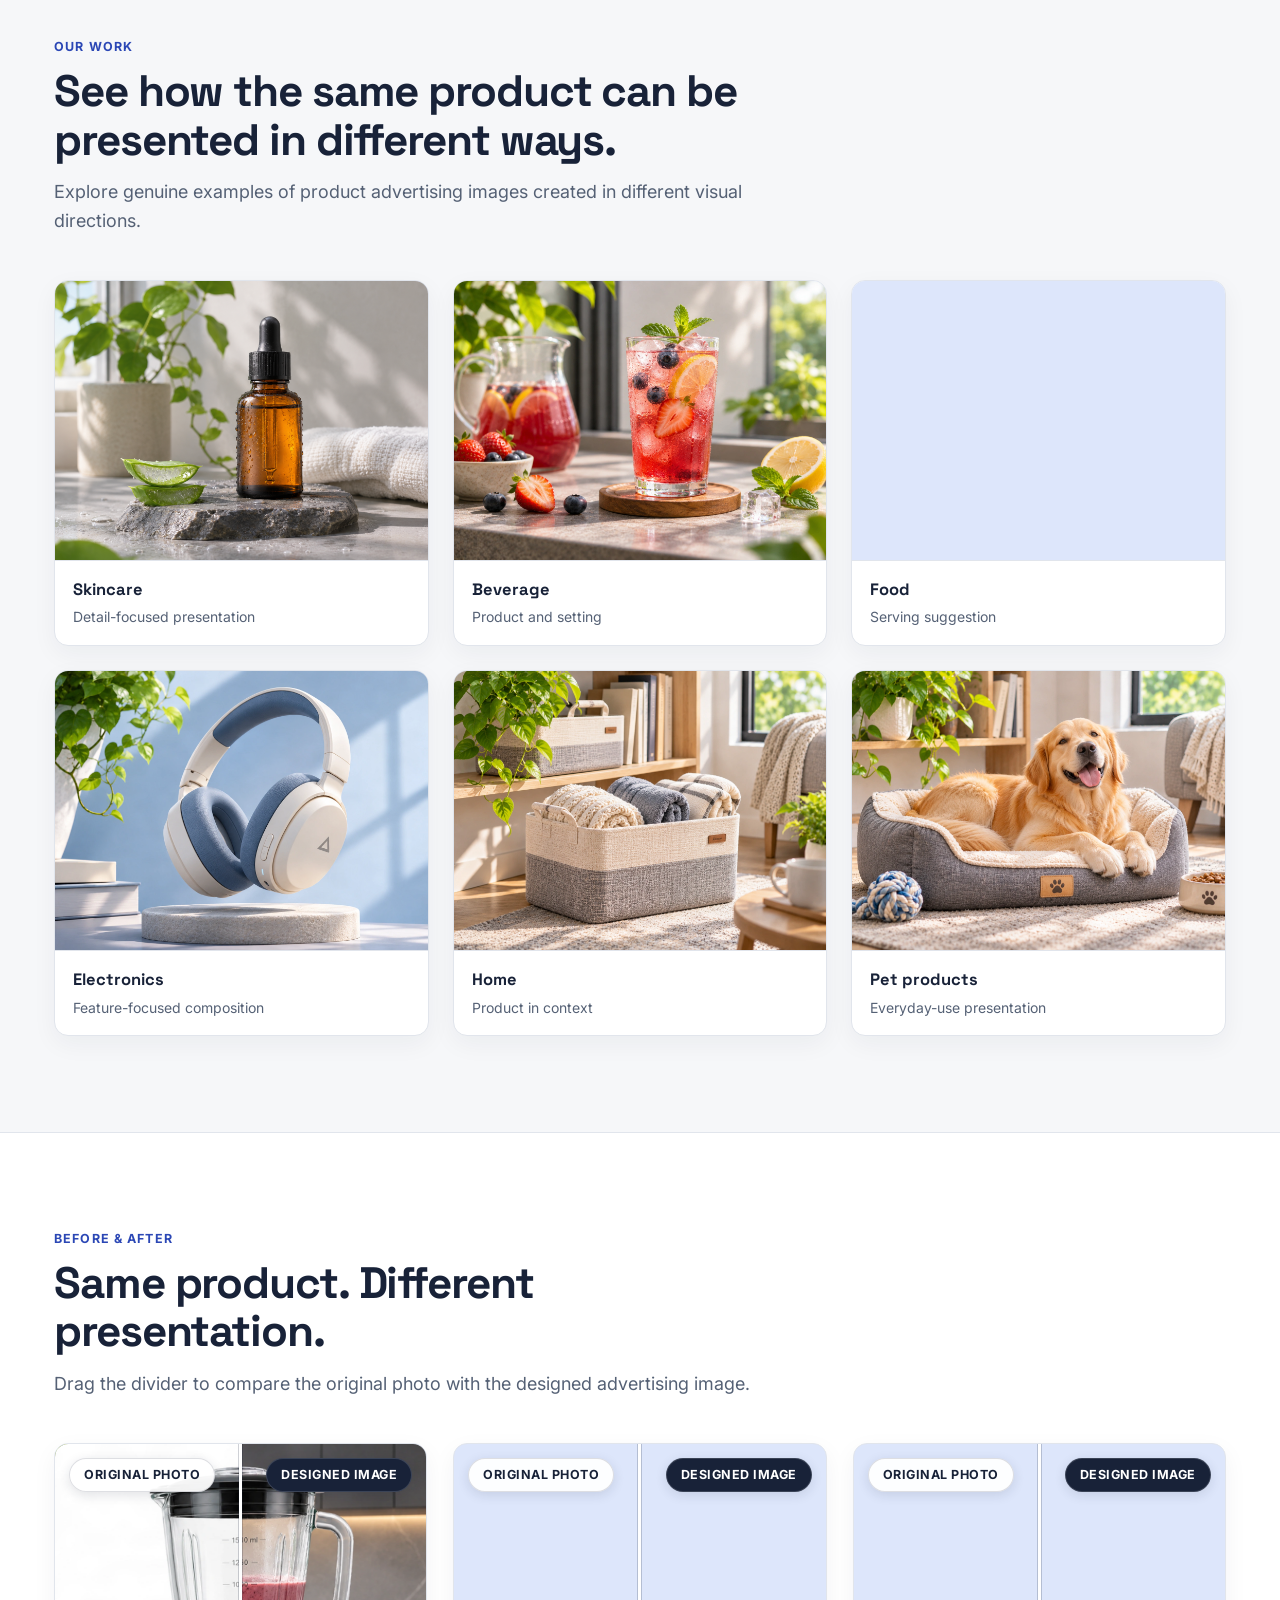
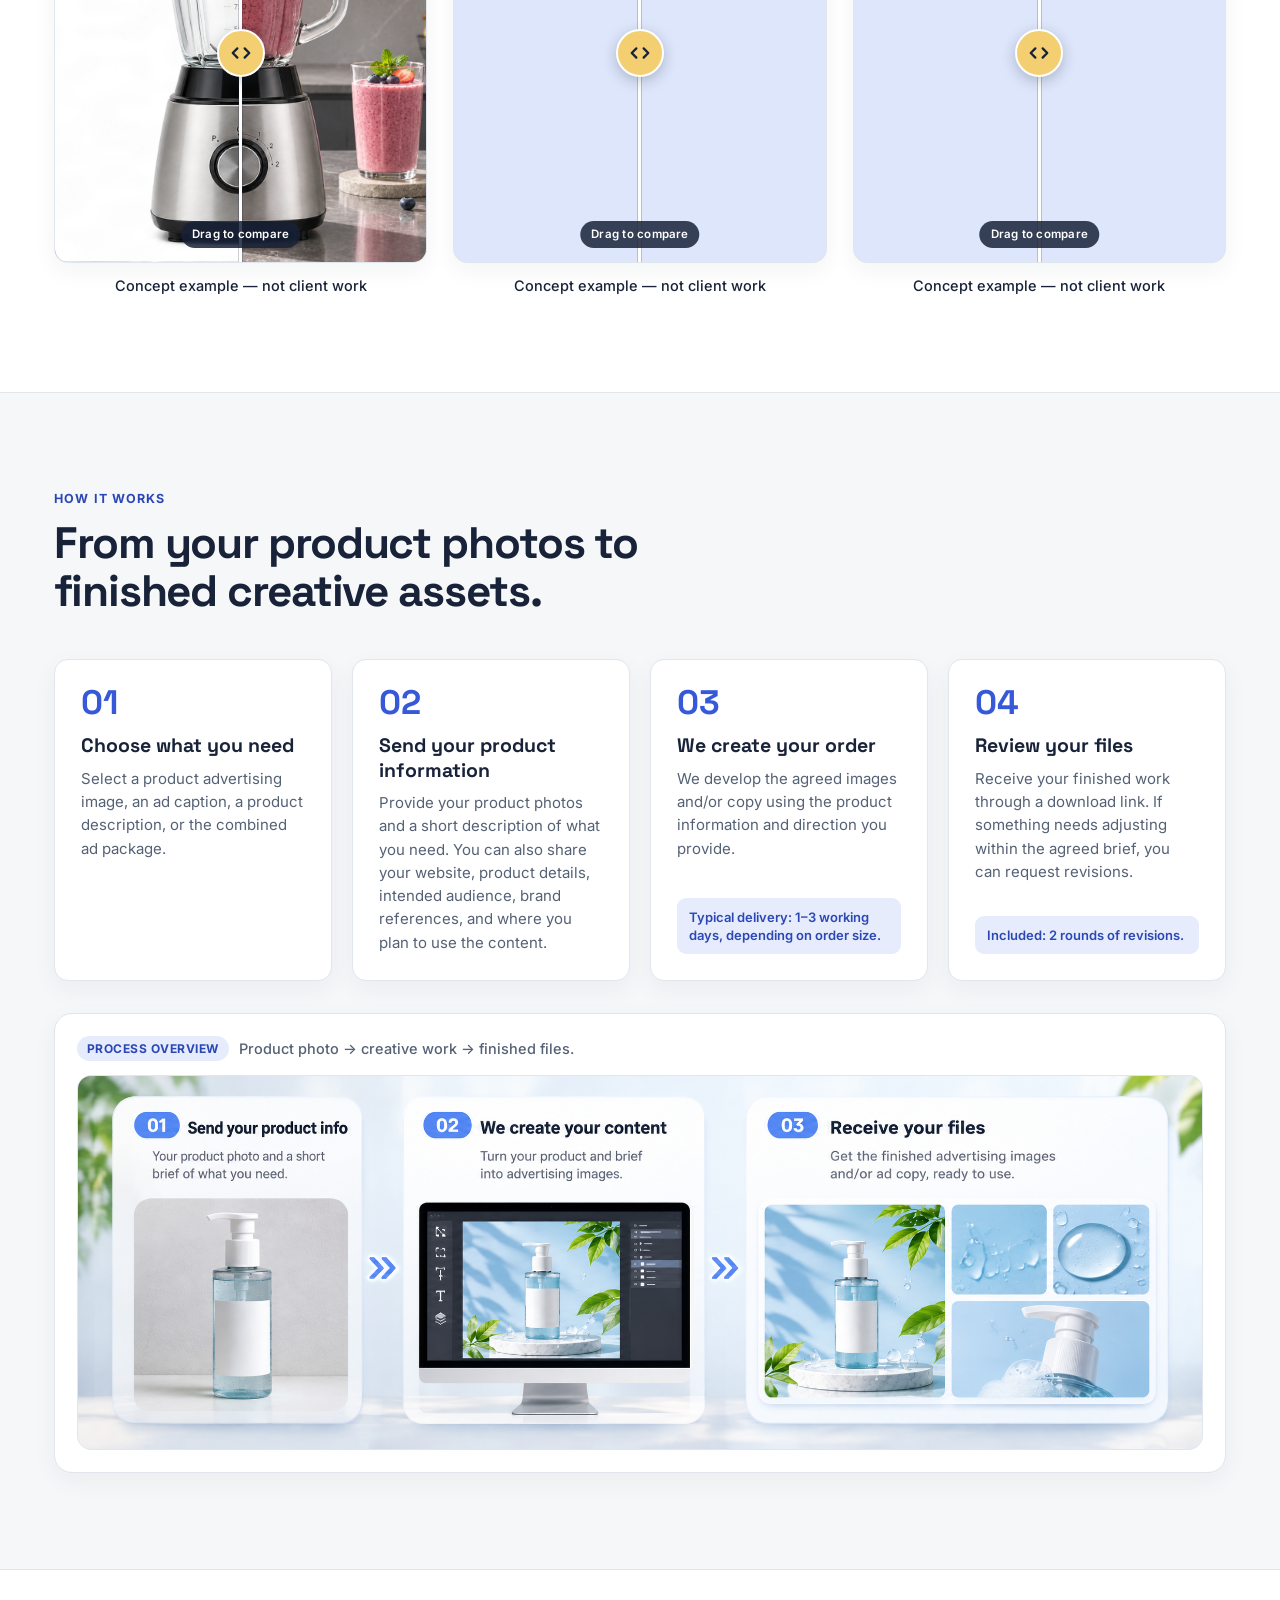
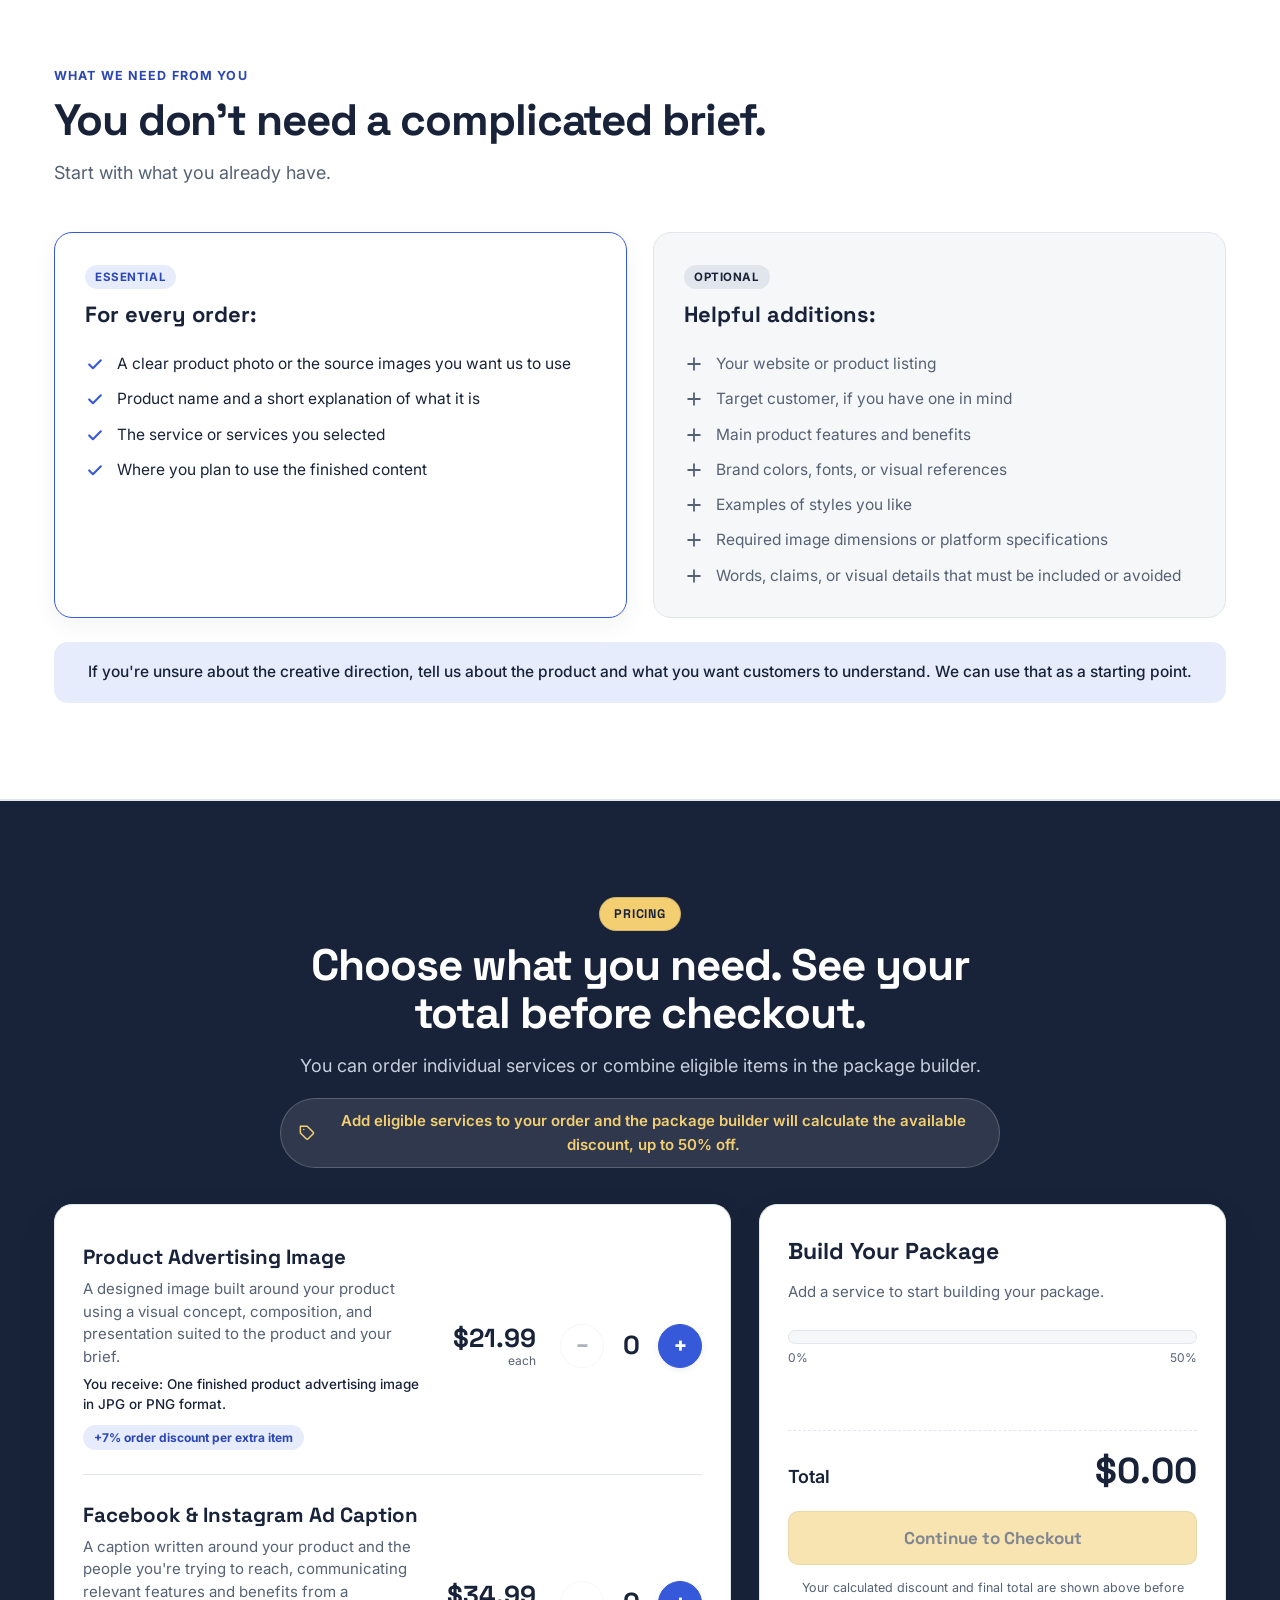
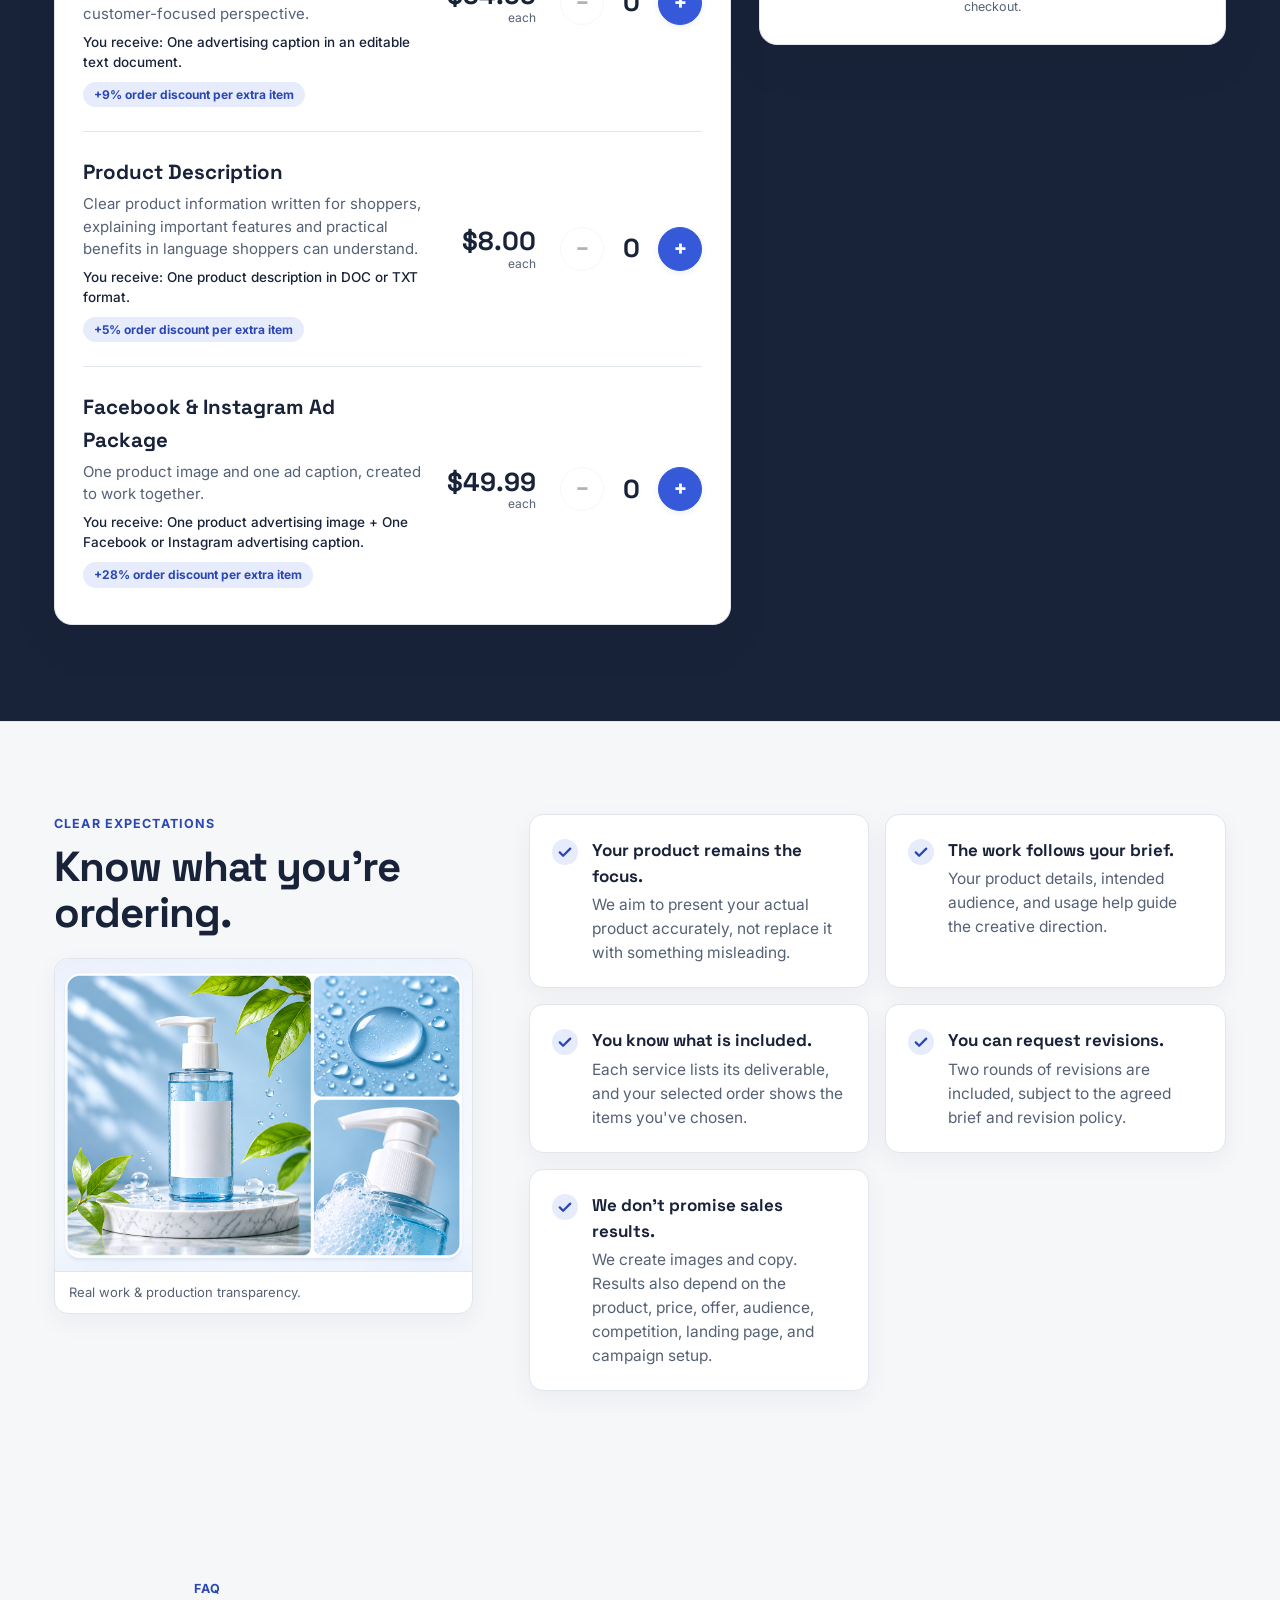
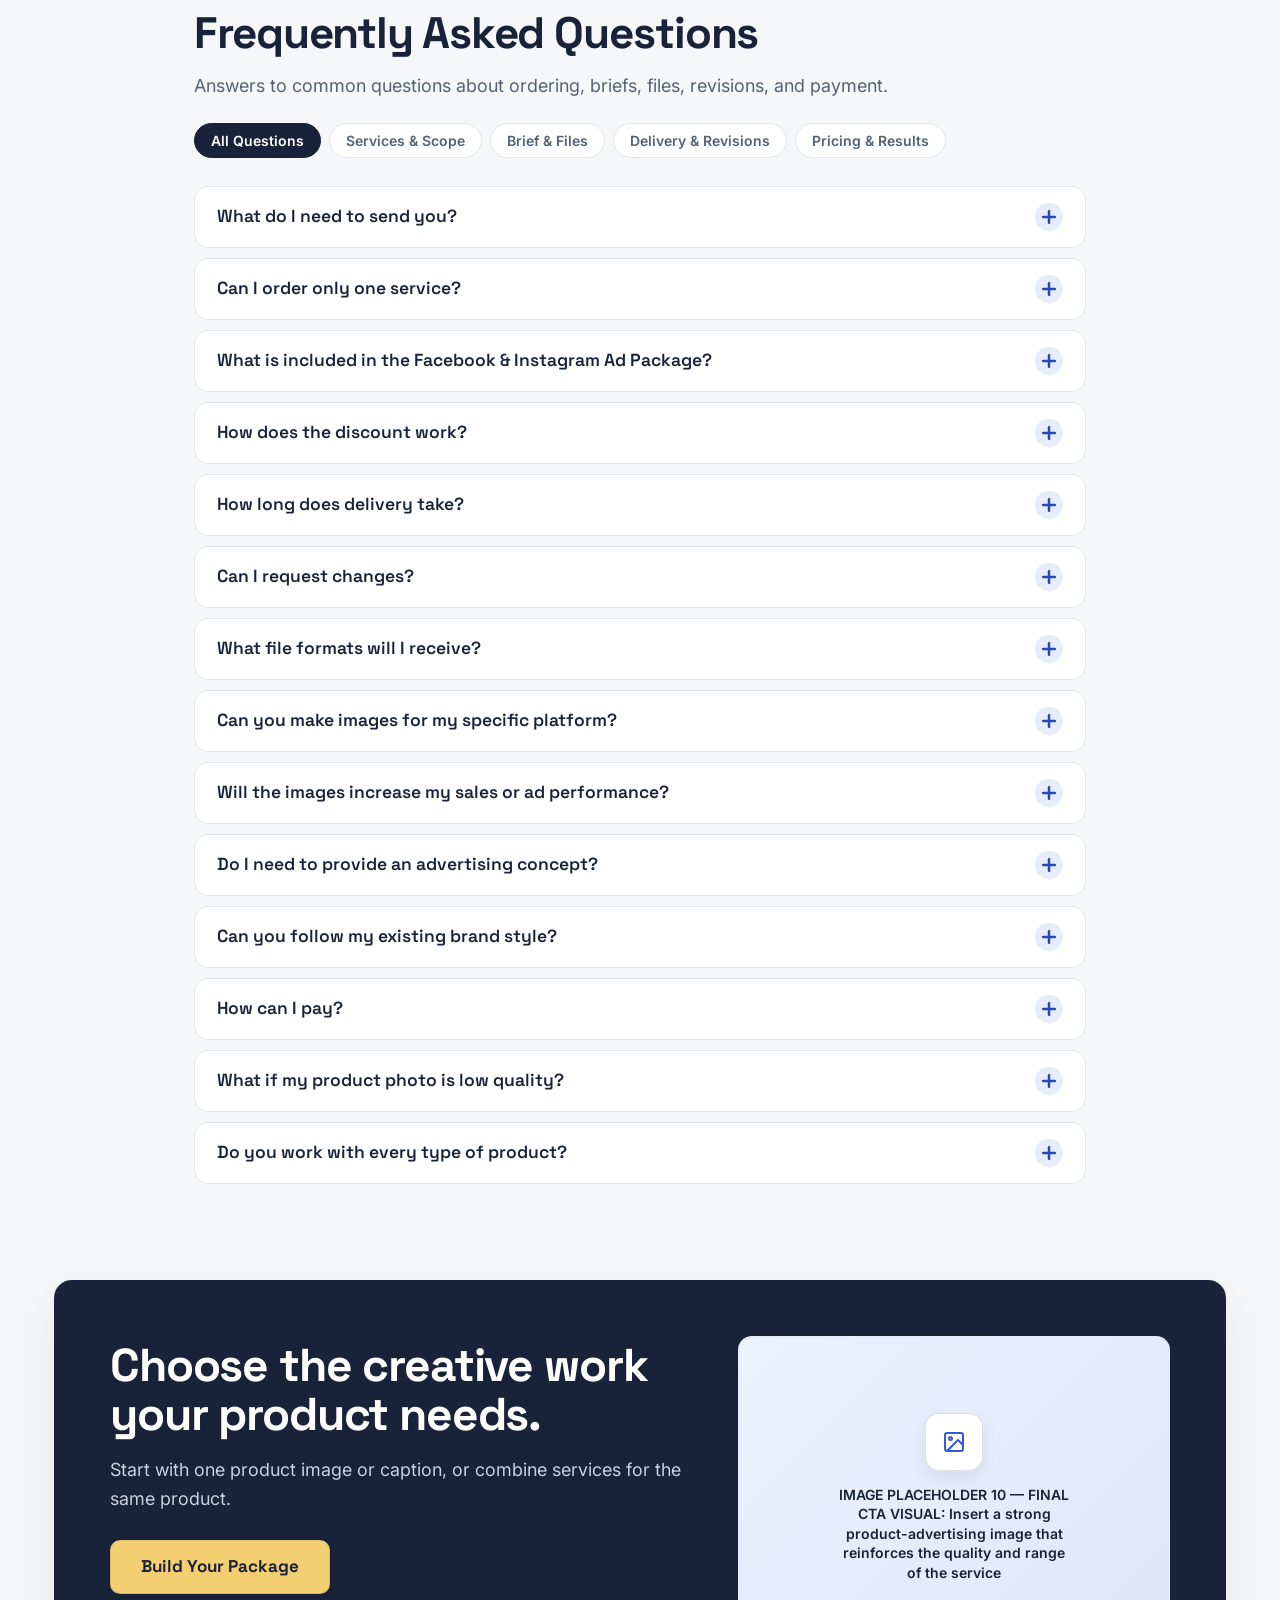
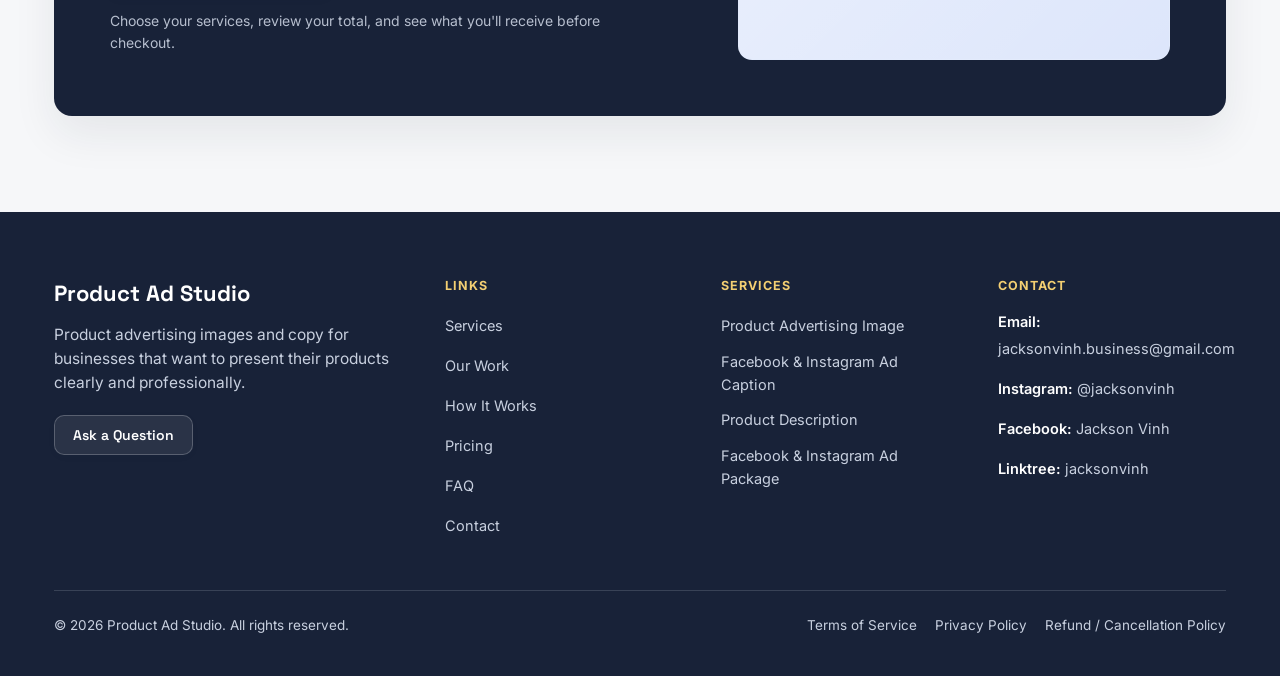
==== commit 41869204: "NEW WEB" ====
--- a/index.html
+++ b/index.html
@@ -3,8 +3,8 @@
 <head>
   <meta charset="utf-8">
   <meta name="viewport" content="width=device-width, initial-scale=1">
-  <title>Loading…</title>
-  <meta name="description" content="">
+  <title>Product Ad Studio — Product Images &amp; Ad Copy</title>
+  <meta name="description" content="We turn your existing product photos into designed advertising images and create copy to go with them.">
   <link rel="stylesheet" href="css/style.css">
   <!--
     This file holds the LAYOUT only. You normally do NOT need to edit it.
@@ -14,33 +14,70 @@
 </head>
 <body>
 
+<a class="skip-link" href="#top">Skip to main content</a>
 <div class="load-error" id="load-error" role="alert" hidden></div>
 
-<!-- NAV -->
-<header class="nav container" id="nav">
-  <a class="brand" href="#top"></a>
-  <a class="btn btn-primary" data-text="nav.ctaLabel" data-href="nav.ctaLink"></a>
+<!-- 1. NAVIGATION -->
+<header class="site-header" id="site-header">
+  <div class="nav container" id="nav">
+    <a class="brand" href="#top" aria-label="Product Ad Studio home">
+      <span class="brand-logo-wrap" id="brand-logo-wrap"></span>
+      <span class="brand-name" data-text="nav.brandName" data-fallback="Product Ad Studio"></span>
+    </a>
+
+    <button type="button" class="nav-toggle" id="nav-toggle" aria-expanded="false" aria-controls="nav-menu" aria-label="Toggle navigation menu">
+      <span class="nav-toggle-bar"></span>
+      <span class="nav-toggle-bar"></span>
+      <span class="nav-toggle-bar"></span>
+    </button>
+
+    <div class="nav-menu" id="nav-menu">
+      <nav class="nav-links" aria-label="Primary navigation" data-list="nav.links" data-add-label="nav link">
+        <template data-default='{"label":"Section","href":"#top"}'>
+          <a class="nav-link" data-text="label" data-href="href"></a>
+        </template>
+      </nav>
+      <div class="nav-actions">
+        <a class="btn btn-primary nav-cta" data-text="nav.ctaLabel" data-href="nav.ctaLink"></a>
+      </div>
+    </div>
+  </div>
 </header>
 
 <main id="top">
   <div id="sections"></div>
 </main>
 
-<!-- FOOTER -->
+<!-- 13. FOOTER -->
 <footer class="footer" id="footer">
   <div class="container">
     <div class="footer-grid">
       <div class="footer-about">
+        <div class="footer-brand" data-text="footer.brandName" data-fallback="Product Ad Studio"></div>
         <p data-text="footer.description"></p>
-      </div>
+        <div class="footer-cta-wrap" data-show-if="footer.contactCtaLabel">
+          <a class="btn btn-outline btn-sm footer-ask-btn" data-text="footer.contactCtaLabel" data-href="footer.contactCtaLink"></a>
+        </div>
+      </div>
+
+      <div class="footer-col">
+        <div class="footer-title" data-text="footer.navTitle" data-fallback="Links"></div>
+        <div class="footer-links" data-list="footer.navLinks" data-add-label="footer link">
+          <template data-default='{"label":"Link","href":"#top"}'>
+            <a data-text="label" data-href="href"></a>
+          </template>
+        </div>
+      </div>
+
       <div class="footer-col" data-show-if="$services">
-        <div class="footer-title" data-text="footer.servicesTitle"></div>
+        <div class="footer-title" data-text="footer.servicesTitle" data-fallback="Services"></div>
         <div class="footer-links" data-list="$services" data-readonly>
           <template><a href="#pricing" data-text="name"></a></template>
         </div>
       </div>
-      <div class="footer-col">
-        <div class="footer-title" data-text="footer.contactTitle"></div>
+
+      <div class="footer-col" id="contact">
+        <div class="footer-title" data-text="footer.contactTitle" data-fallback="Contact"></div>
         <div class="footer-links" data-list="footer.contacts" data-add-label="contact">
           <template data-default='{"label":"Label","value":"Value","link":""}'>
             <div><span class="lbl" data-text="label"></span><a data-text="value" data-href="link"></a></div>
@@ -48,13 +85,22 @@
         </div>
       </div>
     </div>
-    <div class="footer-copy" data-text="footer.copyright"></div>
+
+    <div class="footer-bottom">
+      <div class="footer-copy" data-text="footer.copyright"></div>
+      <div class="footer-policies" data-list="footer.policies" data-add-label="policy link">
+        <template data-default='{"label":"Policy","href":"#"}'>
+          <a class="footer-policy-link" data-text="label" data-href="href"></a>
+        </template>
+      </div>
+    </div>
   </div>
 </footer>
 
 <!-- Sticky "your total" bar (appears while the builder is off-screen) -->
 <div class="sticky-bar" id="sticky-bar" aria-live="polite">
   <div class="sticky-info">
+    <span class="sticky-label">Your Package:</span>
     <span class="sticky-total" id="sticky-total"></span>
     <span class="sticker sticker--small" id="sticky-save" hidden></span>
   </div>
@@ -66,6 +112,52 @@
 <!-- ======================================================================
      SECTION TEMPLATES  (one per section "type" used in content.json)
      ====================================================================== -->
+
+<!-- 2. HERO (Split layout with copy + CTAs + reassurance on left, IMAGE PLACEHOLDER 01 on right) -->
+<template id="sec-headline">
+  <section class="hero-section container">
+    <div class="hero-grid">
+      <div class="hero-copy">
+        <div class="eyebrow headline-eyebrow" data-text="eyebrow" data-ph="Small label"></div>
+        <h1 data-text="title" data-ph="Main headline"></h1>
+        <p class="hero-lead" data-text="subtitle" data-ph="Sub-headline"></p>
+        <p class="hero-lead hero-lead--secondary" data-show-if="subtitle2" data-text="subtitle2" data-ph="Second sub-headline"></p>
+        <div class="hero-actions">
+          <a class="btn btn-primary btn-lg" data-text="buttonLabel" data-href="buttonLink" data-ph="Primary CTA"></a>
+          <a class="btn btn-outline btn-lg" data-show-if="secondaryButtonLabel" data-text="secondaryButtonLabel" data-href="secondaryButtonLink" data-ph="Secondary CTA"></a>
+        </div>
+        <div class="hero-reassurance" data-show-if="reassurance">
+          <svg width="20" height="20" viewBox="0 0 24 24" fill="none" stroke="currentColor" stroke-width="2.2" stroke-linecap="round" stroke-linejoin="round" aria-hidden="true"><circle cx="12" cy="12" r="10"/><path d="M9 12l2 2 4-4"/></svg>
+          <span data-text="reassurance" data-ph="Short reassurance line"></span>
+        </div>
+      </div>
+
+      <div class="hero-visual">
+        <!-- Supports single Hero Visual (IMAGE PLACEHOLDER 01) with optional source photo inset -->
+        <div class="hero-showcase" data-show-if="heroImage">
+          <div class="hero-main-media">
+            <div data-img="heroImage"></div>
+            <span class="chip chip--dark hero-media-chip" data-show-if="heroImage.badge" data-text="heroImage.badge"></span>
+          </div>
+          <div class="hero-inset-card" data-show-if="insetImage">
+            <div class="hero-inset-media">
+              <div data-img="insetImage"></div>
+            </div>
+            <span class="hero-inset-label" data-text="insetImage.label" data-fallback="Source photo"></span>
+          </div>
+        </div>
+        <!-- Also supports compare slider if configured -->
+        <div class="hero-frame" data-show-if="compare">
+          <div class="compare" data-compare="compare"></div>
+        </div>
+        <div class="hero-visual-caption" data-show-if="visualCaption">
+          <span class="badge-pill" data-text="visualBadge" data-fallback="Placeholder 01"></span>
+          <span data-text="visualCaption" data-ph="Visual note"></span>
+        </div>
+      </div>
+    </div>
+  </section>
+</template>
 
 <template id="sec-hero">
   <section class="hero container">
@@ -76,88 +168,310 @@
   </section>
 </template>
 
-<template id="sec-headline">
-  <section class="headline">
-    <div class="eyebrow headline-eyebrow" data-text="eyebrow" data-ph="Small label"></div>
-    <h1 data-text="title" data-ph="Main headline"></h1>
-    <p data-text="subtitle" data-ph="Sub-headline"></p>
-    <a class="btn btn-primary btn-lg" data-text="buttonLabel" data-href="buttonLink" data-ph="Button"></a>
-  </section>
-</template>
-
-<template id="sec-marquee">
-  <div class="marquee" data-requires="items">
-    <div class="marquee-track" data-list="items" data-add-label="ticker phrase">
-      <template data-default='"New phrase"'><span class="marquee-item" data-text="."></span></template>
-    </div>
-  </div>
-</template>
-
-<template id="sec-text">
-  <section class="container split">
-    <div class="split-head">
-      <div class="eyebrow" data-text="eyebrow" data-ph="Small label"></div>
-      <h2 data-text="title" data-ph="Title"></h2>
-    </div>
-    <div class="split-body about-text" data-list="items" data-add-label="paragraph">
-      <template data-default='"New paragraph."'><p data-text="."></p></template>
-    </div>
-  </section>
-</template>
-
+<!-- 3. WHY PRODUCT PRESENTATION MATTERS (+ IMAGE PLACEHOLDER 02: Original Photo vs Designed Presentation) -->
+<template id="sec-problem">
+  <section class="band band--surface problem-section">
+    <div class="container">
+      <div class="problem-grid">
+        <div class="problem-intro">
+          <div class="eyebrow" data-text="eyebrow" data-ph="Eyebrow"></div>
+          <h2 class="section-title" data-text="title" data-ph="Section title"></h2>
+          <div class="problem-prose" data-list="paragraphs" data-add-label="paragraph">
+            <template data-default='"New paragraph."'>
+              <p data-text="."></p>
+            </template>
+          </div>
+          <p class="problem-list-lead" data-show-if="listLead" data-text="listLead" data-ph="List lead"></p>
+        </div>
+
+        <div class="problem-points-wrap">
+          <!-- Shopper questions list (v2.1) -->
+          <div class="problem-questions" data-show-if="questions" data-list="questions" data-add-label="shopper question">
+            <template data-default='"What does the material or finish look like?"'>
+              <div class="problem-question-item">
+                <span class="problem-q-mark" aria-hidden="true">?</span>
+                <span class="problem-q-text" data-text="." data-ph="Shopper question"></span>
+              </div>
+            </template>
+          </div>
+
+          <!-- Follow-up resolution paragraphs (v2.1) -->
+          <div class="problem-resolution" data-show-if="afterParagraphs">
+            <div class="problem-after-prose" data-list="afterParagraphs" data-add-label="paragraph">
+              <template data-default='"Follow-up paragraph."'>
+                <p data-text="."></p>
+              </template>
+            </div>
+            <p class="problem-highlight-line" data-show-if="highlightLine" data-text="highlightLine" data-ph="Highlight takeaway"></p>
+          </div>
+
+          <div class="reframe-callout" data-show-if="closingNote">
+            <div class="reframe-callout-icon" aria-hidden="true">
+              <svg width="22" height="22" viewBox="0 0 24 24" fill="none" stroke="currentColor" stroke-width="2.2" stroke-linecap="round" stroke-linejoin="round"><path d="M12 2v4M12 18v4M4.93 4.93l2.83 2.83M16.24 16.24l2.83 2.83M2 12h4M18 12h4M4.93 19.07l2.83-2.83M16.24 7.76l2.83-2.83"/></svg>
+            </div>
+            <p data-text="closingNote" data-ph="Closing note"></p>
+          </div>
+        </div>
+      </div>
+
+      <!-- IMAGE PLACEHOLDER 02 — ORIGINAL PHOTO VS DESIGNED PRESENTATION -->
+      <div class="problem-compare-block" data-show-if="compare">
+        <div class="problem-compare-head">
+          <span class="badge-pill" data-show-if="compareBadge" data-text="compareBadge"></span>
+          <span class="problem-compare-note" data-show-if="compareNote" data-text="compareNote"></span>
+        </div>
+        <div class="compare problem-compare-slider" data-compare="compare"></div>
+      </div>
+    </div>
+  </section>
+</template>
+
+<!-- 4. DIFFERENT PRODUCTS NEED DIFFERENT CREATIVE APPROACHES (4 visual cards + 3 strategic cards) -->
+<template id="sec-directions">
+  <section class="band directions-section">
+    <div class="container">
+      <div class="section-head">
+        <div class="eyebrow" data-text="eyebrow" data-ph="Eyebrow"></div>
+        <h2 class="section-title" data-text="title" data-ph="Title"></h2>
+        <p class="section-intro" data-text="intro" data-ph="Intro"></p>
+        <p class="section-intro section-intro--sub" data-show-if="intro2" data-text="intro2" data-ph="Secondary intro"></p>
+      </div>
+
+      <div class="directions-grid directions-grid--visual" data-list="items" data-ph-cycle data-add-label="visual approach">
+        <template data-default='{"title":"Visual approach","text":"Describe this presentation approach.","text2":"","image":{"image":"","alt":"","placeholder":"Image placeholder"},"caption":"Caption text"}'>
+          <article class="direction-card direction-card--visual">
+            <div class="direction-media-slot" data-show-if="image">
+              <div data-img="image"></div>
+            </div>
+            <div class="direction-card-content">
+              <div class="direction-card-top">
+                <span class="direction-index" data-index></span>
+                <h3 data-text="title" data-ph="Direction title"></h3>
+              </div>
+              <p class="direction-text" data-text="text" data-ph="Description"></p>
+              <p class="direction-text direction-text--more" data-show-if="text2" data-text="text2" data-ph="Second paragraph"></p>
+              <div class="direction-caption-bar" data-show-if="caption">
+                <svg width="16" height="16" viewBox="0 0 24 24" fill="none" stroke="currentColor" stroke-width="2.2" stroke-linecap="round" stroke-linejoin="round" aria-hidden="true"><rect x="3" y="3" width="18" height="18" rx="2"/><circle cx="8.5" cy="8.5" r="1.5"/><path d="M21 15l-5-5L5 21"/></svg>
+                <span data-text="caption" data-ph="Image caption"></span>
+              </div>
+            </div>
+          </article>
+        </template>
+      </div>
+
+      <!-- 3 Additional Strategic Creative Approaches (v2.1) -->
+      <div class="directions-grid directions-grid--secondary" data-show-if="subItems" data-list="subItems" data-add-label="creative reason">
+        <template data-default='{"title":"Creative approach","text":"First paragraph.","text2":"","fitLabel":"Good fit when:","fit":"When this fits best.","note":""}'>
+          <article class="direction-card">
+            <div class="direction-card-top">
+              <h3 data-text="title" data-ph="Title"></h3>
+            </div>
+            <p class="direction-text" data-text="text" data-ph="First paragraph"></p>
+            <p class="direction-text direction-text--more" data-show-if="text2" data-text="text2" data-ph="Second paragraph"></p>
+            <div class="direction-fit" data-show-if="fit">
+              <strong data-text="fitLabel" data-fallback="Good fit when:"></strong>
+              <span data-text="fit" data-ph="Good fit criteria"></span>
+            </div>
+            <p class="direction-note" data-show-if="note" data-text="note" data-ph="Note"></p>
+          </article>
+        </template>
+      </div>
+    </div>
+  </section>
+</template>
+
+<!-- 5. WHAT WE CREATE (Service Deliverable Cards + IMAGE PLACEHOLDER 07 on Product Image service) -->
+<template id="sec-services-overview">
+  <section class="band band--surface services-overview-section">
+    <div class="container">
+      <div class="section-head">
+        <div class="eyebrow" data-text="eyebrow" data-ph="Eyebrow"></div>
+        <h2 class="section-title" data-text="title" data-ph="Title"></h2>
+        <p class="section-intro" data-show-if="intro" data-text="intro" data-ph="Intro"></p>
+      </div>
+
+      <div class="deliverables-grid" data-list="items" data-add-label="service card">
+        <template data-default='{"serviceId":"image","badge":"","title":"Service Name","price":"$21.99","unit":"per image","lead":"Short summary.","text":"Full explanation.","usefulTitle":"","usefulItems":[],"receiveLabel":"You receive:","receive":"Deliverable details.","ctaLabel":"Add Service"}'>
+          <article class="deliverable-card" data-attr="data-featured:featured">
+            <div class="deliverable-head">
+              <div>
+                <span class="deliverable-badge" data-show-if="badge" data-text="badge"></span>
+                <h3 data-text="title" data-ph="Service title"></h3>
+              </div>
+              <div class="deliverable-price-box">
+                <span class="deliverable-price" data-text="price" data-ph="$0.00"></span>
+                <span class="deliverable-unit" data-show-if="unit" data-text="unit" data-ph="per unit"></span>
+              </div>
+            </div>
+
+            <p class="deliverable-lead" data-text="lead" data-ph="Lead sentence"></p>
+            <p class="deliverable-desc" data-text="text" data-ph="Description"></p>
+            <p class="deliverable-desc" data-show-if="text2" data-text="text2" data-ph="Additional description"></p>
+
+            <!-- Optional service sample image (IMAGE PLACEHOLDER 07) -->
+            <div class="deliverable-sample" data-show-if="sampleImage">
+              <div class="deliverable-sample-media">
+                <div data-img="sampleImage"></div>
+              </div>
+              <div class="deliverable-sample-note" data-show-if="sampleNote" data-text="sampleNote"></div>
+            </div>
+
+            <div class="deliverable-useful" data-show-if="usefulItems">
+              <div class="deliverable-subhead" data-text="usefulTitle" data-fallback="Useful for:"></div>
+              <ul class="deliverable-list" data-list="usefulItems" data-add-label="use case">
+                <template data-default='"New use case"'>
+                  <li data-text="."></li>
+                </template>
+              </ul>
+            </div>
+
+            <div class="deliverable-receive">
+              <strong data-text="receiveLabel" data-fallback="You receive:"></strong>
+              <span data-text="receive" data-ph="What the customer receives"></span>
+            </div>
+
+            <div class="deliverable-footer">
+              <button type="button" class="btn btn-primary deliverable-cta" data-attr="data-quick-add:serviceId" data-text="ctaLabel" data-ph="Button label"></button>
+            </div>
+          </article>
+        </template>
+      </div>
+    </div>
+  </section>
+</template>
+
+<!-- 6A. OUR WORK — MAIN GALLERY (PORTFOLIO PLACEHOLDER 01) -->
+<template id="sec-gallery">
+  <div class="band gallery-section" data-requires="items">
+    <div class="container">
+      <div class="section-head">
+        <div class="eyebrow" data-text="eyebrow" data-ph="Small label"></div>
+        <h2 class="section-title" data-text="title" data-ph="Title"></h2>
+        <p class="section-intro" data-text="intro" data-ph="Short intro"></p>
+        <p class="portfolio-note" data-show-if="note" data-text="note"></p>
+      </div>
+      <div class="portfolio-grid" data-list="items" data-ph-cycle data-add-label="portfolio item">
+        <template data-default='{"image":"","category":"Category","caption":"Presentation approach","alt":"","placeholder":"Portfolio image placeholder"}'>
+          <figure class="portfolio-tile">
+            <div class="portfolio-media-wrap">
+              <div data-img="."></div>
+            </div>
+            <figcaption class="portfolio-caption">
+              <strong data-show-if="category" data-text="category" data-ph="Category"></strong>
+              <span data-text="caption" data-ph="Caption"></span>
+            </figcaption>
+          </figure>
+        </template>
+      </div>
+    </div>
+  </div>
+</template>
+
+<!-- 6B. OUR WORK — BEFORE / AFTER SLIDER (PORTFOLIO PLACEHOLDER 02) -->
+<template id="sec-transformations">
+  <div class="band band--portfolio" data-requires="items">
+    <div class="container">
+      <div class="section-head">
+        <div class="eyebrow" data-show-if="eyebrow" data-text="eyebrow" data-ph="Small label"></div>
+        <h2 class="section-title" data-text="title" data-ph="Title"></h2>
+        <p class="section-intro" data-show-if="subtitle" data-text="subtitle" data-ph="Short intro"></p>
+      </div>
+      <div class="transforms" data-list="items" data-layout="center" data-min="280" data-max="3" data-ph-cycle data-add-label="slider">
+        <template data-default='{"before":{"image":"","alt":"Original photo","placeholder":"Original photo"},"after":{"image":"","alt":"Designed image","placeholder":"Designed image"},"caption":"Concept example — not client work","beforeLabel":"Original photo","afterLabel":"Designed image","handleLabel":"Drag to compare"}'>
+          <figure class="trans">
+            <div class="compare compare--tall" data-compare="."></div>
+            <figcaption data-text="caption" data-ph="Caption"></figcaption>
+          </figure>
+        </template>
+      </div>
+    </div>
+  </div>
+</template>
+
+<!-- 7. HOW IT WORKS (+ IMAGE PLACEHOLDER 08 — PROCESS VISUAL) -->
 <template id="sec-steps">
-  <div class="band band--surface" data-requires="items">
-    <div class="container">
-      <div class="eyebrow" data-text="eyebrow" data-ph="Small label"></div>
-      <h2 class="section-title" data-text="title" data-ph="Title"></h2>
-      <div class="steps" data-list="items" data-layout="center" data-min="230" data-max="4" data-add-label="step">
-        <template data-default='{"title":"New step","text":"Describe this step."}'>
+  <div class="band steps-section" data-requires="items">
+    <div class="container">
+      <div class="section-head">
+        <div class="eyebrow" data-text="eyebrow" data-ph="Small label"></div>
+        <h2 class="section-title" data-text="title" data-ph="Title"></h2>
+        <p class="section-intro" data-show-if="intro" data-text="intro" data-ph="Intro"></p>
+      </div>
+      <div class="steps-grid" data-list="items" data-add-label="step">
+        <template data-default='{"title":"New step","text":"Describe this step.","meta":""}'>
           <div class="step">
             <div class="step-num" data-index></div>
-            <h3 data-text="title"></h3>
-            <p data-text="text"></p>
-          </div>
-        </template>
-      </div>
-    </div>
-  </div>
-</template>
-
-<template id="sec-checklist">
-  <section class="container split" data-requires="items">
-    <div class="split-head">
-      <div class="eyebrow" data-text="eyebrow" data-ph="Small label"></div>
-      <h2 data-text="title" data-ph="Title"></h2>
-    </div>
-    <div class="split-body benefit-list" data-list="items" data-add-label="point">
-      <template data-default='{"title":"New point.","text":"Explain why it matters."}'>
-        <div class="benefit">
-          <svg width="24" height="24" viewBox="0 0 24 24" fill="none" stroke="currentColor" stroke-width="3" stroke-linecap="round" stroke-linejoin="round" aria-hidden="true"><path d="M5 12.5l4.5 4.5L19 7.5"/></svg>
-          <div><b data-text="title"></b> <span data-text="text"></span></div>
-        </div>
-      </template>
-    </div>
-  </section>
-</template>
-
-<template id="sec-gallery">
-  <div class="band band--surface" data-requires="items">
-    <div class="container">
-      <div class="eyebrow" data-text="eyebrow" data-ph="Small label"></div>
-      <h2 class="section-title" data-text="title" data-ph="Title"></h2>
-      <p class="section-intro" data-text="intro" data-ph="Short intro"></p>
-      <div class="gallery" data-list="items" data-layout="span" data-min="190" data-max="4" data-ph-cycle data-add-label="image">
-        <template data-default='{"image":"","caption":"","alt":"","placeholder":"New image"}'>
-          <figure class="tile">
-            <div data-img="."></div>
-            <figcaption data-text="caption" data-ph="Caption"></figcaption>
-          </figure>
-        </template>
-      </div>
-    </div>
-  </div>
-</template>
-
+            <h3 data-text="title" data-ph="Step title"></h3>
+            <p data-text="text" data-ph="Step explanation"></p>
+            <div class="step-meta" data-show-if="meta" data-text="meta" data-ph="Delivery or revision detail"></div>
+          </div>
+        </template>
+      </div>
+
+      <!-- IMAGE PLACEHOLDER 08 — PROCESS VISUAL -->
+      <div class="process-visual-block" data-show-if="processImage">
+        <div class="process-visual-head">
+          <span class="badge-pill" data-show-if="processBadge" data-text="processBadge"></span>
+          <span class="process-visual-caption" data-show-if="processCaption" data-text="processCaption"></span>
+        </div>
+        <div class="process-visual-media">
+          <div data-img="processImage"></div>
+        </div>
+      </div>
+    </div>
+  </div>
+</template>
+
+<!-- 8. WHAT WE NEED FROM YOU (Brief Guide: For every order vs Helpful additions) -->
+<template id="sec-brief-guide">
+  <section class="band band--surface brief-section">
+    <div class="container">
+      <div class="section-head">
+        <div class="eyebrow" data-text="eyebrow" data-ph="Eyebrow"></div>
+        <h2 class="section-title" data-text="title" data-ph="Title"></h2>
+        <p class="section-intro" data-text="intro" data-ph="Intro"></p>
+      </div>
+
+      <div class="brief-columns">
+        <div class="brief-card brief-card--required">
+          <div class="brief-card-head">
+            <span class="brief-badge brief-badge--primary">Essential</span>
+            <h3 data-text="requiredTitle" data-fallback="For every order:"></h3>
+          </div>
+          <ul class="brief-list" data-list="requiredItems" data-add-label="required item">
+            <template data-default='"Required item"'>
+              <li>
+                <svg width="20" height="20" viewBox="0 0 24 24" fill="none" stroke="currentColor" stroke-width="2.5" stroke-linecap="round" stroke-linejoin="round" aria-hidden="true"><path d="M5 12.5l4.5 4.5L19 7.5"/></svg>
+                <span data-text="."></span>
+              </li>
+            </template>
+          </ul>
+        </div>
+
+        <div class="brief-card brief-card--helpful">
+          <div class="brief-card-head">
+            <span class="brief-badge">Optional</span>
+            <h3 data-text="helpfulTitle" data-fallback="Helpful additions:"></h3>
+          </div>
+          <ul class="brief-list brief-list--helpful" data-list="helpfulItems" data-add-label="helpful item">
+            <template data-default='"Helpful item"'>
+              <li>
+                <svg width="20" height="20" viewBox="0 0 24 24" fill="none" stroke="currentColor" stroke-width="2.2" stroke-linecap="round" stroke-linejoin="round" aria-hidden="true"><path d="M12 5v14M5 12h14"/></svg>
+                <span data-text="."></span>
+              </li>
+            </template>
+          </ul>
+        </div>
+      </div>
+
+      <div class="brief-reassurance" data-show-if="closingNote">
+        <p data-text="closingNote" data-ph="Reassurance note"></p>
+      </div>
+    </div>
+  </section>
+</template>
+
+<!-- 9. PRICING & PACKAGE BUILDER -->
 <template id="sec-builder">
   <section class="band band--blue builder">
     <div class="container">
@@ -165,8 +479,11 @@
         <div class="sticker sticker--tilt" data-text="eyebrow" data-ph="Small label"></div>
         <h2 class="section-title" data-text="title" data-ph="Title"></h2>
         <p class="section-intro" data-text="intro" data-ph="Short intro"></p>
-      </div>
-
+        <div class="builder-discount-banner" data-show-if="discountMessage">
+          <svg width="20" height="20" viewBox="0 0 24 24" fill="none" stroke="currentColor" stroke-width="2.2" stroke-linecap="round" stroke-linejoin="round" aria-hidden="true"><path d="M20.59 13.41l-7.17 7.17a2 2 0 0 1-2.83 0L2 12V2h10l8.59 8.59a2 2 0 0 1 0 2.82z"/><line x1="7" y1="7" x2="7.01" y2="7"/></svg>
+          <span data-text="discountMessage" data-ph="Discount message"></span>
+        </div>
+      </div>
 
       <!-- Flash deal: extra % off the total. Texts: content.json -> builder.promo. Shown only while the deal is on. -->
       <div class="promo" hidden>
@@ -192,11 +509,12 @@
       <div class="builder-grid">
         <div class="builder-main card">
           <div class="svc-list" data-list="services" data-add-label="service">
-            <template data-default='{"id":"new-service","name":"New service","unit":"new service","description":"Describe this service.","price":5,"extraDiscount":5,"max":20,"startQty":0}'>
+            <template data-default='{"id":"new-service","name":"New service","unit":"new service","description":"Describe this service.","deliverable":"","price":5,"extraDiscount":5,"max":20,"startQty":0}'>
               <div class="svc" data-attr="data-sid:id">
                 <div class="svc-info">
                   <h3 data-text="name" data-ph="Service name"></h3>
                   <p data-text="description" data-ph="Short description"></p>
+                  <p class="svc-deliverable" data-show-if="deliverable" data-text="deliverable" data-ph="Deliverable format"></p>
                   <span class="svc-tag"></span>
                   <div class="svc-edit ed-only" data-editor-ui>
                     <label>Price <input type="number" step="0.01" min="0" data-num="price" data-live="builder"></label>
@@ -222,7 +540,7 @@
 
         <aside class="builder-summary">
           <div class="pct-sticker" hidden><span class="pct-num"></span><span class="pct-off" data-text="labels.off" data-fallback="OFF"></span></div>
-          <h3 data-text="labels.yourOrder" data-fallback="Your order"></h3>
+          <h3 data-text="labels.yourOrder" data-fallback="Build Your Package"></h3>
           <p class="receipt-empty"></p>
           <ul class="receipt"></ul>
           <div class="meter" aria-hidden="true"><div class="meter-fill"></div></div>
@@ -235,18 +553,20 @@
             <div class="row row-promo" hidden><span class="t-promo-label"></span><b class="t-promo"></b></div>
             <div class="row row-total"><span data-text="labels.totalLabel" data-fallback="Total"></span><b class="t-total"></b></div>
           </div>
-          <button type="button" class="btn btn-pop btn-lg b-request" data-text="labels.requestLabel" data-fallback="Request this package"></button>
+          <button type="button" class="btn btn-pop btn-lg b-request" data-text="labels.requestLabel" data-fallback="Build Your Package"></button>
+          <p class="builder-disclosure" data-show-if="pricingDisclosure" data-text="pricingDisclosure" data-ph="Pricing disclosure"></p>
+
           <section class="package-request" id="package-request-panel" hidden aria-labelledby="package-request-title">
-            <h4 id="package-request-title" data-text="labels.requestTitle" data-fallback="Send your package request"></h4>
-            <p class="request-note" data-text="labels.requestNote" data-fallback="No payment now. I’ll review your request and reply to confirm the brief, final details, and next steps."></p>
+            <h4 id="package-request-title" data-text="labels.requestTitle" data-fallback="Complete your order request"></h4>
+            <p class="request-note" data-text="labels.requestNote" data-fallback="Review your selected package above. Send your details and brief to proceed — we will confirm your materials and share payment details (PayPal or bank transfer)."></p>
             <form id="package-request-form" novalidate>
-              <label class="request-field"><span>Name</span><input type="text" name="name" autocomplete="name" required maxlength="120"></label>
-              <label class="request-field"><span>Email for my reply</span><input type="email" name="email" autocomplete="email" required maxlength="160"></label>
-              <label class="request-field"><span>Anything you’d like me to know? (optional)</span><textarea name="message" rows="3" maxlength="2000"></textarea></label>
+              <label class="request-field"><span>Your name</span><input type="text" name="name" autocomplete="name" required maxlength="120"></label>
+              <label class="request-field"><span>Email address</span><input type="email" name="email" autocomplete="email" required maxlength="160"></label>
+              <label class="request-field"><span>Product name, platform, or brief notes (optional)</span><textarea name="message" rows="3" maxlength="2000" placeholder="Tell us what you are selling, where you plan to use the content, or share a link to your product listing."></textarea></label>
               <input type="text" name="website" class="hp" tabindex="-1" autocomplete="off" aria-hidden="true">
               <p class="request-status" id="package-request-status" role="status" aria-live="polite" hidden></p>
               <div class="request-actions">
-                <button type="submit" class="btn btn-primary request-submit">Send request</button>
+                <button type="submit" class="btn btn-primary request-submit">Submit Order Request</button>
                 <button type="button" class="btn btn-outline request-cancel">Back to package</button>
               </div>
             </form>
@@ -257,23 +577,125 @@
   </section>
 </template>
 
-<template id="sec-transformations">
-  <div class="band band--portfolio" data-requires="items">
-    <div class="container">
-      <div class="center-head">
-        <h2 class="section-title" data-text="title" data-ph="Title"></h2>
-        <p class="section-intro" data-text="subtitle" data-ph="Short intro"></p>
-      </div>
-      <div class="transforms" data-list="items" data-layout="center" data-min="260" data-max="3" data-ph-cycle data-add-label="slider">
-        <template data-default='{"before":{"image":"","alt":"Before","placeholder":"Before photo"},"after":{"image":"","alt":"After","placeholder":"After ad image"},"caption":"Example"}'>
-          <figure class="trans">
-            <div class="compare compare--tall" data-compare="."></div>
-            <figcaption data-text="caption" data-ph="Caption"></figcaption>
-          </figure>
-        </template>
-      </div>
-    </div>
-  </div>
+<!-- 10. CLEAR EXPECTATIONS (+ IMAGE PLACEHOLDER 09 — REAL WORK / TRUST VISUAL) -->
+<template id="sec-checklist">
+  <section class="container split" data-requires="items">
+    <div class="split-head">
+      <div class="eyebrow" data-text="eyebrow" data-ph="Small label"></div>
+      <h2 data-text="title" data-ph="Title"></h2>
+      <p class="split-intro" data-show-if="intro" data-text="intro" data-ph="Intro"></p>
+      <div class="trust-visual-slot" data-show-if="trustImage">
+        <div class="trust-visual-media">
+          <div data-img="trustImage"></div>
+        </div>
+        <div class="trust-visual-caption" data-show-if="trustCaption" data-text="trustCaption"></div>
+      </div>
+    </div>
+    <div class="split-body benefit-list" data-list="items" data-add-label="point">
+      <template data-default='{"title":"New point.","text":"Explain why it matters."}'>
+        <div class="benefit">
+          <svg width="24" height="24" viewBox="0 0 24 24" fill="none" stroke="currentColor" stroke-width="3" stroke-linecap="round" stroke-linejoin="round" aria-hidden="true"><path d="M5 12.5l4.5 4.5L19 7.5"/></svg>
+          <div><b data-text="title"></b> <span data-text="text"></span></div>
+        </div>
+      </template>
+    </div>
+  </section>
+</template>
+
+<!-- 11. FAQ (With category filter pills for long-copy scannability) -->
+<template id="sec-faq">
+  <section class="faq-wrap" data-requires="items">
+    <div class="faq-header">
+      <div>
+        <div class="eyebrow" data-text="eyebrow" data-ph="Small label"></div>
+        <h2 class="section-title" data-text="title" data-ph="Title"></h2>
+        <p class="section-intro" data-show-if="intro" data-text="intro" data-ph="Short intro"></p>
+      </div>
+      <div class="faq-controls" data-editor-hide>
+        <div class="faq-filters" role="tablist" aria-label="Filter questions by topic">
+          <button type="button" class="faq-filter is-active" data-faq-cat="all">All Questions</button>
+          <button type="button" class="faq-filter" data-faq-cat="services">Services &amp; Scope</button>
+          <button type="button" class="faq-filter" data-faq-cat="brief">Brief &amp; Files</button>
+          <button type="button" class="faq-filter" data-faq-cat="delivery">Delivery &amp; Revisions</button>
+          <button type="button" class="faq-filter" data-faq-cat="pricing">Pricing &amp; Results</button>
+        </div>
+      </div>
+    </div>
+    <div class="faq" data-list="items" data-add-label="question">
+      <template data-default='{"q":"New question?","a":"Your answer.","cat":"services"}'>
+        <div class="faq-item" data-attr="data-cat:cat">
+          <div class="faq-q" role="button" tabindex="0" aria-expanded="false">
+            <span data-text="q" data-ph="Question"></span>
+            <svg class="faq-icon" width="24" height="24" viewBox="0 0 24 24" fill="none" stroke="currentColor" stroke-width="3" stroke-linecap="round" aria-hidden="true"><path d="M5 12h14"/><path d="M12 5v14"/></svg>
+          </div>
+          <div class="faq-a" hidden><div data-text="a" data-ph="Answer"></div></div>
+        </div>
+      </template>
+    </div>
+  </section>
+</template>
+
+<!-- 12. FINAL CALL TO ACTION (+ IMAGE PLACEHOLDER 10 — FINAL CTA VISUAL) -->
+<template id="sec-banner">
+  <section class="container banner-wrap">
+    <div class="banner banner--split">
+      <div class="banner-copy">
+        <h2 data-text="title" data-ph="Big message"></h2>
+        <p data-text="text" data-ph="Supporting line"></p>
+        <a class="btn btn-pop btn-lg" data-text="buttonLabel" data-href="buttonLink" data-ph="Button"></a>
+        <p class="banner-subnote" data-show-if="supportingLine" data-text="supportingLine" data-ph="Supporting line"></p>
+      </div>
+      <div class="banner-visual" data-show-if="bannerImage">
+        <div class="banner-visual-media">
+          <div data-img="bannerImage"></div>
+        </div>
+      </div>
+    </div>
+  </section>
+</template>
+
+<!-- Additional reusable templates for visual editor -->
+<template id="sec-benefits-grid">
+  <section class="band band--surface benefits-grid-section" data-requires="items">
+    <div class="container">
+      <div class="section-head">
+        <div class="eyebrow" data-text="eyebrow" data-ph="Eyebrow"></div>
+        <h2 class="section-title" data-text="title" data-ph="Title"></h2>
+        <p class="section-intro" data-show-if="intro" data-text="intro" data-ph="Intro"></p>
+      </div>
+      <div class="benefits-cards-grid" data-list="items" data-add-label="benefit">
+        <template data-default='{"title":"Benefit title","text":"Describe the benefit."}'>
+          <div class="benefit-card">
+            <div class="benefit-card-icon" aria-hidden="true">
+              <svg width="22" height="22" viewBox="0 0 24 24" fill="none" stroke="currentColor" stroke-width="2.5" stroke-linecap="round" stroke-linejoin="round"><path d="M5 12.5l4.5 4.5L19 7.5"/></svg>
+            </div>
+            <h3 data-text="title" data-ph="Benefit title"></h3>
+            <p data-text="text" data-ph="Benefit description"></p>
+          </div>
+        </template>
+      </div>
+    </div>
+  </section>
+</template>
+
+<template id="sec-marquee">
+  <div class="marquee" data-requires="items">
+    <div class="marquee-track" data-list="items" data-add-label="ticker phrase">
+      <template data-default='"New phrase"'><span class="marquee-item" data-text="."></span></template>
+    </div>
+  </div>
+</template>
+
+<template id="sec-text">
+  <section class="container split">
+    <div class="split-head">
+      <div class="eyebrow" data-text="eyebrow" data-ph="Small label"></div>
+      <h2 data-text="title" data-ph="Title"></h2>
+    </div>
+    <div class="split-body about-text" data-list="items" data-add-label="paragraph">
+      <template data-default='"New paragraph."'><p data-text="."></p></template>
+    </div>
+  </section>
 </template>
 
 <template id="sec-testimonials">
@@ -281,6 +703,7 @@
     <div class="center-head">
       <div class="eyebrow" data-text="eyebrow" data-ph="Small label"></div>
       <h2 class="section-title" data-text="title" data-ph="Title"></h2>
+      <p class="section-intro" data-show-if="intro" data-text="intro" data-ph="Intro"></p>
     </div>
     <div class="quotes" data-list="items" data-layout="center" data-min="280" data-max="3" data-add-label="testimonial">
       <template data-default='{"quote":"Write the customer&apos;s words here.","name":"Customer name","role":"Shop name","avatar":"","rating":5}'>
@@ -301,50 +724,23 @@
   </section>
 </template>
 
-<template id="sec-faq">
-  <section class="faq-wrap" data-requires="items">
-    <div class="eyebrow" data-text="eyebrow" data-ph="Small label"></div>
-    <h2 class="section-title" data-text="title" data-ph="Title"></h2>
-    <div class="faq" data-list="items" data-add-label="question">
-      <template data-default='{"q":"New question?","a":"Your answer."}'>
-        <div class="faq-item">
-          <div class="faq-q" role="button" tabindex="0" aria-expanded="false">
-            <span data-text="q" data-ph="Question"></span>
-            <svg class="faq-icon" width="24" height="24" viewBox="0 0 24 24" fill="none" stroke="currentColor" stroke-width="3" stroke-linecap="round" aria-hidden="true"><path d="M5 12h14"/><path d="M12 5v14"/></svg>
-          </div>
-          <div class="faq-a" hidden><div data-text="a" data-ph="Answer"></div></div>
-        </div>
-      </template>
-    </div>
-  </section>
-</template>
-
-<template id="sec-banner">
-  <section class="container banner-wrap">
-    <div class="banner">
-      <h2 data-text="title" data-ph="Big message"></h2>
-      <p data-text="text" data-ph="Supporting line"></p>
-      <a class="btn btn-pop btn-lg" data-text="buttonLabel" data-href="buttonLink" data-ph="Button"></a>
-    </div>
-  </section>
-</template>
-
-
-<!-- Before/after slider layout (used by the hero and the drag-to-compare examples) -->
+
+<!-- Before/after slider layout (used by Section 3 and Section 6B) -->
 <template id="tpl-compare">
   <div class="cmp-layer cmp-after">
     <div data-img="after"></div>
-    <span class="chip chip--dark cmp-chip cmp-chip-right" data-text="afterLabel" data-fallback="After"></span>
+    <span class="chip chip--dark cmp-chip cmp-chip-right" data-text="afterLabel" data-fallback="Designed presentation"></span>
   </div>
   <div class="cmp-layer cmp-before">
     <div data-img="before"></div>
-    <span class="chip cmp-chip cmp-chip-left" data-text="beforeLabel" data-fallback="Before"></span>
+    <span class="chip cmp-chip cmp-chip-left" data-text="beforeLabel" data-fallback="Original photo"></span>
   </div>
   <input class="cmp-range" type="range" min="0" max="100" step="0.5" value="50">
   <div class="cmp-handle" aria-hidden="true">
     <div class="cmp-knob">
-      <svg width="24" height="24" viewBox="0 0 24 24" fill="none" stroke="currentColor" stroke-width="2.5" stroke-linecap="round" stroke-linejoin="round"><path d="M8 7l-5 5 5 5"/><path d="M16 7l5 5-5 5"/></svg>
-    </div>
+      <svg width="22" height="22" viewBox="0 0 24 24" fill="none" stroke="currentColor" stroke-width="2.5" stroke-linecap="round" stroke-linejoin="round"><path d="M8 7l-5 5 5 5"/><path d="M16 7l5 5-5 5"/></svg>
+    </div>
+    <span class="cmp-handle-pill" data-text="handleLabel" data-fallback="Drag to compare"></span>
   </div>
 </template>
 
--- a/css/style.css
+++ b/css/style.css
@@ -1,28 +1,26 @@
 /* ==========================================================================
-   style.css  —  LAYOUT & DESIGN ("punchy sales page")
-   Colors and fonts below are only fallbacks. The real values are read from
-   content.json -> "theme" (or change them in the visual editor).
+   style.css  —  LAYOUT & DESIGN (Editorial Product Ad Studio)
+   Colors and fonts below are fallbacks; live values come from content.json.
    ========================================================================== */
 
 :root {
-  /* Electric Studio palette (+ yellow "pop" for deal stickers) */
-  --c-background: #F4F6FC;
+  --c-background: #F6F7F9;
   --c-surface: #FFFFFF;
-  --c-text: #17213A;
-  --c-muted-text: #55607A;
-  --c-accent: #5267F5;
-  --c-accent-text: #3F52E0;
-  --c-accent-soft: #A9B8FF;
-  --c-navy: #17213A;
+  --c-text: #182238;
+  --c-muted-text: #556175;
+  --c-accent: #3659D9;
+  --c-accent-text: #2B47B5;
+  --c-accent-soft: #E6ECFC;
+  --c-navy: #182238;
   --c-on-navy: #FFFFFF;
-  --c-muted-on-navy: #B6BFDA;
+  --c-muted-on-navy: #C8D0DF;
   --c-on-accent: #FFFFFF;
-  --c-pop: #FFE45C;
-  --c-border: #DDE2F2;
-  --c-placeholder-before-bg: #D9DEEE;
-  --c-placeholder-before-shape: #B4BBD3;
-  --c-placeholder-before-text: #3F4A66;
-  --c-placeholder-after-bg: #A9B8FF;
+  --c-pop: #F3CF72;
+  --c-border: #E1E5EC;
+  --c-placeholder-before-bg: #E8EBF2;
+  --c-placeholder-before-shape: #C5CCD8;
+  --c-placeholder-before-text: #444E63;
+  --c-placeholder-after-bg: #DDE6FB;
   --c-placeholder-after-shape: #FFFFFF;
 
   --font-heading: 'Space Grotesk', system-ui, sans-serif;
@@ -30,96 +28,154 @@
   --base-size: 16px;
   --heading-weight: 700;
 
-  --radius-card: 20px;
-  --radius-tile: 16px;
-  --radius-button: 999px;
-  --page-width: 1200px;
-
-  --line: 3px solid var(--c-navy);
-  --hard: 6px 6px 0 var(--c-navy);
-  --hard-sm: 4px 4px 0 var(--c-navy);
+  --radius-card: 18px;
+  --radius-tile: 14px;
+  --radius-button: 10px;
+  --page-width: 1220px;
+
+  --line: 1px solid var(--c-border);
+  --hard: 0 18px 44px rgba(24, 34, 56, 0.08);
+  --hard-sm: 0 8px 24px rgba(24, 34, 56, 0.05);
 }
 
 * { box-sizing: border-box; }
-html { scroll-behavior: smooth; }
+html { scroll-behavior: smooth; overflow-x: clip; }
 body {
   margin: 0;
   background-color: var(--c-background);
-  background-image: radial-gradient(color-mix(in srgb, var(--c-accent-soft) 60%, transparent) 1.6px, transparent 1.6px);
-  background-size: 24px 24px;
   color: var(--c-text);
   font-family: var(--font-body);
   font-size: var(--base-size);
-  line-height: 1.55;
+  line-height: 1.6;
   -webkit-text-size-adjust: 100%;
   overflow-x: clip;
 }
-html { overflow-x: clip; }
 main { overflow-x: clip; }
 [hidden] { display: none !important; }
 img { max-width: 100%; }
 a { color: inherit; }
-h1, h2, h3 { font-family: var(--font-heading); font-weight: var(--heading-weight); margin: 0; }
+h1, h2, h3, h4 { font-family: var(--font-heading); font-weight: var(--heading-weight); margin: 0; color: var(--c-text); }
 p { margin: 0; }
-mark { background: var(--c-pop); color: inherit; padding: 0 0.14em; border-radius: 8px; box-decoration-break: clone; -webkit-box-decoration-break: clone; }
+mark { background: var(--c-pop); color: inherit; padding: 0 0.18em; border-radius: 6px; box-decoration-break: clone; -webkit-box-decoration-break: clone; }
 :focus-visible { outline: 3px solid var(--c-accent); outline-offset: 3px; }
-section[id], div[id] { scroll-margin-top: 16px; }
+section[id], div[id] { scroll-margin-top: 84px; }
+
+/* Skip link for keyboard accessibility */
+.skip-link {
+  position: absolute;
+  top: -100px;
+  left: 16px;
+  z-index: 200;
+  padding: 10px 18px;
+  background: var(--c-navy);
+  color: var(--c-on-navy);
+  border-radius: 8px;
+  font-weight: 600;
+  text-decoration: none;
+}
+.skip-link:focus { top: 12px; }
 
 .container { max-width: var(--page-width); margin: 0 auto; padding-left: 24px; padding-right: 24px; }
 .muted { color: var(--c-muted-text); }
 
-/* ---------- shared bits ---------- */
-.eyebrow { font-size: 13px; font-weight: 700; letter-spacing: 0.08em; text-transform: uppercase; color: var(--c-accent-text); }
-.section-title { font-size: clamp(30px, 4.6vw, 52px); line-height: 1.05; letter-spacing: -0.025em; margin: 12px 0 0; }
-.section-intro { margin-top: 14px; font-size: 18px; color: var(--c-muted-text); max-width: 620px; }
-.center-head { text-align: center; max-width: 720px; margin: 0 auto 48px; }
+/* ---------- shared section typography & headings ---------- */
+.eyebrow {
+  font-size: 12.5px;
+  font-weight: 700;
+  letter-spacing: 0.09em;
+  text-transform: uppercase;
+  color: var(--c-accent-text);
+}
+.section-head {
+  max-width: 720px;
+  margin-bottom: 44px;
+}
+.section-title {
+  font-size: clamp(28px, 3.8vw, 44px);
+  line-height: 1.1;
+  letter-spacing: -0.025em;
+  margin: 10px 0 0;
+}
+.section-intro {
+  margin-top: 14px;
+  font-size: 18px;
+  line-height: 1.6;
+  color: var(--c-muted-text);
+  max-width: 65ch;
+}
+.section-intro--sub {
+  margin-top: 8px;
+  font-weight: 500;
+  color: var(--c-text);
+}
+.center-head { text-align: center; max-width: 720px; margin: 0 auto 44px; }
 .center-head .section-intro { margin-left: auto; margin-right: auto; }
 
 .card { background: var(--c-surface); border: var(--line); border-radius: var(--radius-card); box-shadow: var(--hard); }
 
 .chip {
-  display: inline-block; padding: 7px 14px; border-radius: 999px;
-  background: var(--c-surface); color: var(--c-text); border: 2px solid var(--c-navy);
-  font-size: 13px; font-weight: 700; letter-spacing: 0.06em; text-transform: uppercase;
-}
-.chip--dark { background: var(--c-navy); color: var(--c-on-navy); }
+  display: inline-block; padding: 6px 14px; border-radius: 999px;
+  background: rgba(255, 255, 255, 0.94); color: var(--c-text);
+  border: 1px solid rgba(24, 34, 56, 0.14);
+  box-shadow: 0 3px 12px rgba(24, 34, 56, 0.12);
+  font-size: 12.5px; font-weight: 700; letter-spacing: 0.04em; text-transform: uppercase;
+}
+.chip--dark { background: var(--c-navy); color: var(--c-on-navy); border-color: rgba(255, 255, 255, 0.15); }
+
+.badge-pill {
+  display: inline-flex; align-items: center; padding: 3px 10px;
+  border-radius: 999px; background: var(--c-accent-soft); color: var(--c-accent-text);
+  font-size: 12px; font-weight: 700; letter-spacing: 0.04em; text-transform: uppercase;
+}
 
 .sticker {
-  display: inline-block; padding: 8px 16px; background: var(--c-pop); color: var(--c-navy);
-  border: var(--line); border-radius: 12px; box-shadow: 3px 3px 0 var(--c-navy);
-  font-family: var(--font-heading); font-weight: 700; font-size: 14px; letter-spacing: 0.06em; text-transform: uppercase;
-}
-.sticker--tilt { transform: rotate(-3deg); }
-.sticker--small { padding: 4px 10px; font-size: 13px; }
-
+  display: inline-block; padding: 6px 14px; background: var(--c-pop); color: var(--c-navy);
+  border: 1px solid rgba(24, 34, 56, 0.14); border-radius: 999px;
+  font-family: var(--font-heading); font-weight: 700; font-size: 12.5px; letter-spacing: 0.06em; text-transform: uppercase;
+}
+.sticker--small { padding: 4px 10px; font-size: 12px; }
+
+/* ---------- buttons ---------- */
 .btn {
   display: inline-flex; align-items: center; justify-content: center; gap: 8px;
-  min-height: 48px; padding: 0 26px; border-radius: var(--radius-button);
-  font-family: var(--font-heading); font-weight: 700; font-size: 16px; text-decoration: none; text-align: center;
-  border: var(--line); box-shadow: var(--hard-sm); cursor: pointer;
-  transition: transform 0.12s ease, box-shadow 0.12s ease;
-}
-.btn:hover { transform: translate(-2px, -2px); box-shadow: 6px 6px 0 var(--c-navy); }
-.btn:active { transform: translate(3px, 3px); box-shadow: 1px 1px 0 var(--c-navy); }
+  min-height: 46px; padding: 0 24px; border-radius: var(--radius-button);
+  font-family: var(--font-heading); font-weight: 600; font-size: 15.5px; text-decoration: none; text-align: center;
+  border: 1px solid transparent; box-shadow: 0 3px 10px rgba(24, 34, 56, 0.1); cursor: pointer;
+  transition: transform 0.15s ease, box-shadow 0.15s ease, background-color 0.15s ease, border-color 0.15s ease;
+}
+.btn:hover { transform: translateY(-1.5px); box-shadow: 0 8px 18px rgba(24, 34, 56, 0.15); }
+.btn:active { transform: translateY(0); box-shadow: 0 2px 6px rgba(24, 34, 56, 0.1); }
 .btn-primary { background: var(--c-accent); color: var(--c-on-accent); }
-.btn-pop { background: var(--c-pop); color: var(--c-navy); }
-.btn-outline { background: var(--c-surface); color: var(--c-navy); }
-.btn-lg { min-height: 60px; padding: 0 36px; font-size: 19px; }
+.btn-primary:hover { background: var(--c-accent-text); }
+.btn-pop { background: var(--c-pop); color: var(--c-navy); border-color: rgba(24, 34, 56, 0.12); font-weight: 700; }
+.btn-outline { background: var(--c-surface); color: var(--c-text); border-color: var(--c-border); box-shadow: 0 2px 6px rgba(24, 34, 56, 0.05); }
+.btn-outline:hover { border-color: var(--c-accent); color: var(--c-accent-text); }
+.btn-lg { min-height: 54px; padding: 0 30px; font-size: 17px; }
+.btn-sm { min-height: 40px; padding: 0 18px; font-size: 14px; }
 .btn.is-disabled { opacity: 0.55; cursor: not-allowed; box-shadow: none; transform: none; }
-
-.band { padding: 96px 0; }
+.btn.is-added { background: #1E7E48 !important; color: #FFFFFF !important; border-color: #1E7E48 !important; }
+
+/* ---------- section bands ---------- */
+.band { padding: clamp(64px, 7.5vw, 96px) 0; }
 .band--surface { background: var(--c-surface); border-top: var(--line); border-bottom: var(--line); }
 .band--navy { background: var(--c-navy); color: var(--c-on-navy); }
 .band--navy .section-intro { color: var(--c-muted-on-navy); }
-.band--navy .section-title { margin-top: 0; }
-.band--blue { background: var(--c-accent); color: var(--c-on-accent); border-top: var(--line); border-bottom: var(--line); }
-.band--blue .section-intro { color: var(--c-on-accent); opacity: 0.92; }
-
-/* ---------- auto layouts (columns are set by core.js) ---------- */
-[data-layout] { --gap: 18px; }
+.band--navy .section-title { color: var(--c-on-navy); margin-top: 0; }
+.band--blue { background: var(--c-navy); color: var(--c-on-navy); border-top: var(--line); border-bottom: var(--line); }
+.band--blue .section-title { color: var(--c-on-navy); }
+.band--blue .section-intro { color: var(--c-muted-on-navy); }
+.band--portfolio {
+  background: var(--c-surface);
+  color: var(--c-text);
+  border-top: var(--line);
+  border-bottom: var(--line);
+}
+
+/* ---------- auto layouts (columns set by core.js) ---------- */
+[data-layout] { --gap: 22px; }
 [data-layout="span"] {
   display: grid; grid-template-columns: repeat(var(--cols, 2), minmax(0, 1fr));
-  grid-auto-rows: var(--tile-h, clamp(150px, 20vw, 250px)); gap: var(--gap);
+  grid-auto-rows: var(--tile-h, clamp(180px, 22vw, 270px)); gap: var(--gap);
 }
 [data-layout="center"] { display: flex; flex-wrap: wrap; justify-content: center; gap: var(--gap); }
 [data-layout="center"] > * {
@@ -127,448 +183,1701 @@
   min-width: 0; max-width: var(--item-max, none);
 }
 
-/* ---------- nav ---------- */
-.nav { display: flex; align-items: center; justify-content: space-between; gap: 16px; flex-wrap: wrap; padding-top: 18px; padding-bottom: 18px; }
-.brand { display: inline-flex; align-items: center; text-decoration: none; }
-.brand-logo { height: 40px; width: auto; display: block; }
-.brand-ph { padding: 8px 14px; border: 2px dashed var(--c-accent); border-radius: 10px; font-size: 13px; color: var(--c-accent-text); }
-.nav .btn { min-height: 44px; }
-
-/* ---------- media + placeholders ---------- */
+/* ==========================================================================
+   1. STICKY HEADER & NAVIGATION
+   ========================================================================== */
+.site-header {
+  position: sticky;
+  top: 0;
+  z-index: 50;
+  background: rgba(255, 255, 255, 0.92);
+  backdrop-filter: blur(12px);
+  -webkit-backdrop-filter: blur(12px);
+  border-bottom: 1px solid var(--c-border);
+}
+.nav {
+  display: flex;
+  align-items: center;
+  justify-content: space-between;
+  gap: 20px;
+  min-height: 72px;
+  padding-top: 10px;
+  padding-bottom: 10px;
+}
+.brand {
+  display: inline-flex;
+  align-items: center;
+  gap: 10px;
+  text-decoration: none;
+  font-family: var(--font-heading);
+  font-weight: 700;
+  font-size: 20px;
+  letter-spacing: -0.02em;
+  color: var(--c-text);
+}
+.brand-logo-wrap { display: inline-flex; align-items: center; }
+.brand-logo { height: 36px; width: auto; display: block; border-radius: 6px; }
+.brand-ph { padding: 4px 10px; border: 1.5px dashed var(--c-accent); border-radius: 8px; font-size: 12px; color: var(--c-accent-text); }
+
+.nav-menu {
+  display: flex;
+  align-items: center;
+  gap: 28px;
+}
+.nav-links {
+  display: flex;
+  align-items: center;
+  gap: 6px;
+}
+.nav-link {
+  padding: 8px 13px;
+  border-radius: 8px;
+  font-size: 15px;
+  font-weight: 500;
+  color: var(--c-muted-text);
+  text-decoration: none;
+  transition: color 0.15s ease, background-color 0.15s ease;
+}
+.nav-link:hover {
+  color: var(--c-text);
+  background: var(--c-background);
+}
+.nav-link.is-active {
+  color: var(--c-accent-text);
+  background: var(--c-accent-soft);
+  font-weight: 600;
+}
+.nav-cta { min-height: 42px; padding: 0 20px; font-size: 14.5px; }
+
+.nav-toggle {
+  display: none;
+  flex-direction: column;
+  justify-content: center;
+  align-items: center;
+  gap: 5px;
+  width: 44px;
+  height: 44px;
+  padding: 0;
+  border: 1px solid var(--c-border);
+  border-radius: 10px;
+  background: var(--c-surface);
+  color: var(--c-text);
+  cursor: pointer;
+}
+.nav-toggle-bar {
+  display: block;
+  width: 20px;
+  height: 2px;
+  background: currentColor;
+  border-radius: 2px;
+  transition: transform 0.2s ease, opacity 0.2s ease;
+}
+.nav-toggle[aria-expanded="true"] .nav-toggle-bar:nth-child(1) { transform: translateY(7px) rotate(45deg); }
+.nav-toggle[aria-expanded="true"] .nav-toggle-bar:nth-child(2) { opacity: 0; }
+.nav-toggle[aria-expanded="true"] .nav-toggle-bar:nth-child(3) { transform: translateY(-7px) rotate(-45deg); }
+
+/* ==========================================================================
+   2. HERO SECTION (SPLIT COPY + BEFORE/AFTER COMPARISON)
+   ========================================================================== */
+.hero-section {
+  padding-top: clamp(40px, 6vw, 76px);
+  padding-bottom: clamp(56px, 7.5vw, 88px);
+}
+.hero-grid {
+  display: grid;
+  grid-template-columns: minmax(0, 1.08fr) minmax(0, 0.92fr);
+  gap: 40px 48px;
+  align-items: center;
+}
+.hero-copy h1 {
+  margin: 14px 0 18px;
+  font-size: clamp(36px, 4.8vw, 58px);
+  line-height: 1.05;
+  letter-spacing: -0.035em;
+}
+.hero-lead {
+  font-size: clamp(17px, 1.4vw, 19.5px);
+  line-height: 1.55;
+  color: var(--c-text);
+  margin-bottom: 12px;
+  max-width: 54ch;
+}
+.hero-lead--secondary {
+  color: var(--c-muted-text);
+  font-size: clamp(16px, 1.25vw, 18px);
+  margin-bottom: 0;
+}
+.hero-actions {
+  display: flex;
+  flex-wrap: wrap;
+  gap: 12px;
+  margin-top: 28px;
+}
+.hero-reassurance {
+  display: flex;
+  align-items: flex-start;
+  gap: 10px;
+  margin-top: 22px;
+  padding: 13px 16px;
+  background: var(--c-surface);
+  border: 1px solid var(--c-border);
+  border-radius: 12px;
+  font-size: 14.5px;
+  line-height: 1.45;
+  color: var(--c-muted-text);
+  max-width: 54ch;
+}
+.hero-reassurance svg {
+  flex: none;
+  color: var(--c-accent);
+  margin-top: 1px;
+}
+
+.hero-visual { min-width: 0; }
+.hero-showcase {
+  position: relative;
+  padding-bottom: 18px;
+}
+.hero-main-media {
+  position: relative;
+  width: 100%;
+  aspect-ratio: 4 / 3.4;
+  min-height: 290px;
+  border: 1px solid var(--c-border);
+  border-radius: var(--radius-card);
+  box-shadow: var(--hard);
+  overflow: hidden;
+  background: var(--c-placeholder-after-bg);
+}
+.hero-media-chip {
+  position: absolute;
+  top: 14px;
+  right: 14px;
+  z-index: 2;
+}
+.hero-inset-card {
+  position: absolute;
+  left: -14px;
+  bottom: 0;
+  z-index: 3;
+  width: 148px;
+  padding: 8px;
+  background: var(--c-surface);
+  border: 1px solid var(--c-border);
+  border-radius: 14px;
+  box-shadow: 0 12px 28px rgba(24, 34, 56, 0.14);
+}
+.hero-inset-media {
+  position: relative;
+  width: 100%;
+  aspect-ratio: 1 / 1;
+  border-radius: 9px;
+  overflow: hidden;
+  background: var(--c-placeholder-before-bg);
+}
+.hero-inset-media .ph {
+  padding: 10px;
+  font-size: 11px;
+  --ph-bg: var(--c-placeholder-before-bg);
+  color: var(--c-placeholder-before-text);
+}
+.hero-inset-media .ph::before {
+  width: 30px;
+  height: 30px;
+  border-radius: 8px;
+  margin-bottom: 2px;
+}
+.hero-inset-label {
+  display: block;
+  margin-top: 6px;
+  font-size: 11.5px;
+  font-weight: 700;
+  text-align: center;
+  color: var(--c-muted-text);
+}
+.hero-frame { position: relative; }
+.hero-visual-caption {
+  display: flex;
+  align-items: center;
+  gap: 10px;
+  flex-wrap: wrap;
+  margin-top: 14px;
+  font-size: 13.5px;
+  color: var(--c-muted-text);
+}
+
+/* ---------- media + intentional editorial placeholders ---------- */
 .media { position: absolute; inset: 0; overflow: hidden; }
 .media img { width: 100%; height: 100%; object-fit: cover; display: block; }
 .ph {
-  position: absolute; inset: 0; display: flex; flex-direction: column; align-items: center; justify-content: center; gap: 6px;
-  padding: 16px; text-align: center; background: var(--ph-bg, var(--c-placeholder-after-bg)); color: var(--c-text);
+  position: absolute; inset: 0;
+  display: flex; flex-direction: column; align-items: center; justify-content: center; gap: 8px;
+  padding: 24px; text-align: center;
+  background:
+    linear-gradient(135deg, rgba(255,255,255,0.45) 0%, rgba(255,255,255,0) 100%),
+    var(--ph-bg, var(--c-placeholder-after-bg));
+  color: var(--c-text);
   font-size: 14px; font-weight: 600;
 }
-.ph::before { content: ""; width: 26%; max-width: 120px; aspect-ratio: 3 / 4; border-radius: 14px; background: var(--c-placeholder-after-shape); border: 3px solid var(--c-navy); margin-bottom: 10px; }
-.ph small { font-size: 12px; font-weight: 500; opacity: 0.85; word-break: break-all; max-width: 90%; }
+.ph::before {
+  content: "";
+  width: 56px;
+  height: 56px;
+  border-radius: 14px;
+  background-color: var(--c-placeholder-after-shape);
+  background-image: url("data:image/svg+xml,%3Csvg xmlns='http://www.w3.org/2000/svg' width='24' height='24' viewBox='0 0 24 24' fill='none' stroke='%233659D9' stroke-width='2' stroke-linecap='round' stroke-linejoin='round'%3E%3Crect x='3' y='3' width='18' height='18' rx='2' ry='2'/%3E%3Ccircle cx='8.5' cy='8.5' r='1.5'/%3E%3Cpolyline points='21 15 16 10 5 21'/%3E%3C/svg%3E");
+  background-repeat: no-repeat;
+  background-position: center;
+  border: 1px solid rgba(24, 34, 56, 0.14);
+  box-shadow: 0 6px 16px rgba(24, 34, 56, 0.08);
+  margin-bottom: 6px;
+}
+.ph span {
+  max-width: 26ch;
+  line-height: 1.4;
+}
+.ph small {
+  font-size: 12px; font-weight: 500; opacity: 0.78;
+  word-break: break-all; max-width: 90%;
+}
 .avatar .ph::before { display: none; }
 
 /* ---------- before / after slider ---------- */
-.hero { padding-top: 8px; }
-.hero-frame { position: relative; }
 .compare {
-  --pos: 50%; position: relative; width: 100%; aspect-ratio: 16 / 9; min-height: 240px;
-  border: var(--line); border-radius: var(--radius-card); box-shadow: var(--hard); overflow: hidden; user-select: none;
+  --pos: 50%;
+  position: relative;
+  width: 100%;
+  aspect-ratio: 4 / 3;
+  min-height: 260px;
+  border: 1px solid var(--c-border);
+  border-radius: var(--radius-card);
+  box-shadow: var(--hard);
+  overflow: hidden;
+  user-select: none;
   background: var(--c-placeholder-after-bg);
 }
-.compare--tall { aspect-ratio: 4 / 5; min-height: 0; box-shadow: 6px 6px 0 var(--c-accent-soft); border-color: var(--c-accent-soft); }
+.compare--tall {
+  aspect-ratio: 4 / 4.5;
+  min-height: 280px;
+  border-radius: var(--radius-tile);
+  box-shadow: var(--hard-sm);
+}
 .cmp-layer { position: absolute; inset: 0; }
 .cmp-before { clip-path: inset(0 calc(100% - var(--pos)) 0 0); }
-.cmp-before .ph { --ph-bg: var(--c-placeholder-before-bg); color: var(--c-placeholder-before-text); }
-.cmp-before .ph::before { background: var(--c-placeholder-before-shape); width: 20%; }
-.cmp-chip { position: absolute; top: 18px; z-index: 2; }
-.cmp-chip-left { left: 18px; }
-.cmp-chip-right { right: 18px; }
-.cmp-range { position: absolute; inset: 0; width: 100%; height: 100%; margin: 0; opacity: 0; cursor: ew-resize; touch-action: pan-y; z-index: 3; }
-.cmp-handle { position: absolute; top: 0; bottom: 0; left: var(--pos); width: 4px; margin-left: -2px; background: var(--c-navy); pointer-events: none; z-index: 2; }
+.cmp-before .ph {
+  --ph-bg: var(--c-placeholder-before-bg);
+  color: var(--c-placeholder-before-text);
+}
+.cmp-before .ph::before {
+  background-color: var(--c-placeholder-before-shape);
+  background-image: url("data:image/svg+xml,%3Csvg xmlns='http://www.w3.org/2000/svg' width='24' height='24' viewBox='0 0 24 24' fill='none' stroke='%23444E63' stroke-width='2' stroke-linecap='round' stroke-linejoin='round'%3E%3Crect x='3' y='3' width='18' height='18' rx='2' ry='2'/%3E%3Ccircle cx='8.5' cy='8.5' r='1.5'/%3E%3Cpolyline points='21 15 16 10 5 21'/%3E%3C/svg%3E");
+}
+.cmp-chip { position: absolute; top: 14px; z-index: 2; }
+.cmp-chip-left { left: 14px; }
+.cmp-chip-right { right: 14px; }
+.cmp-range {
+  position: absolute; inset: 0; width: 100%; height: 100%; margin: 0;
+  opacity: 0; cursor: ew-resize; touch-action: pan-y; z-index: 3;
+}
+.cmp-handle {
+  position: absolute; top: 0; bottom: 0; left: var(--pos);
+  width: 3px; margin-left: -1.5px;
+  background: #FFFFFF;
+  box-shadow: 0 0 0 1px rgba(24, 34, 56, 0.2);
+  pointer-events: none; z-index: 2;
+}
 .cmp-knob {
   position: absolute; top: 50%; left: 50%; transform: translate(-50%, -50%);
-  width: 58px; height: 58px; border-radius: 50%; background: var(--c-pop); color: var(--c-navy);
-  border: var(--line); box-shadow: 3px 3px 0 var(--c-navy); display: flex; align-items: center; justify-content: center;
-}
-.compare--tall .cmp-knob { width: 48px; height: 48px; }
+  width: 48px; height: 48px; border-radius: 50%;
+  background: var(--c-pop); color: var(--c-navy);
+  border: 2px solid #FFFFFF;
+  box-shadow: 0 4px 14px rgba(24, 34, 56, 0.25);
+  display: flex; align-items: center; justify-content: center;
+}
+.cmp-handle-pill {
+  position: absolute;
+  bottom: 14px;
+  left: 50%;
+  transform: translateX(-50%);
+  white-space: nowrap;
+  padding: 4px 11px;
+  border-radius: 999px;
+  background: rgba(24, 34, 56, 0.85);
+  color: #FFFFFF;
+  font-size: 11.5px;
+  font-weight: 600;
+  letter-spacing: 0.02em;
+}
 .cmp-range:focus-visible ~ .cmp-handle .cmp-knob { outline: 3px solid var(--c-accent); outline-offset: 3px; }
-.sticker--drag { position: absolute; right: 22px; bottom: -18px; z-index: 5; transform: rotate(5deg); animation: wiggle 2.4s ease-in-out infinite; font-size: 15px; }
-@keyframes wiggle { 0%, 100% { transform: rotate(5deg) translateY(0); } 50% { transform: rotate(-2deg) translateY(-6px); } }
-
-/* ---------- headline ---------- */
-.headline { max-width: 940px; margin: 0 auto; padding: 64px 24px 56px; text-align: center; }
-.headline h1 { margin: 22px 0 18px; font-size: clamp(38px, 7vw, 80px); line-height: 1; letter-spacing: -0.035em; }
-.headline p { margin: 0 auto 34px; max-width: 640px; font-size: 20px; color: var(--c-muted-text); }
-
-/* ---------- ticker ---------- */
-.marquee { background: var(--c-navy); color: var(--c-on-navy); overflow: hidden; border-top: var(--line); border-bottom: var(--line); transform: rotate(-1deg); margin: 8px -8px 24px; }
-.marquee-track { display: flex; width: max-content; animation: marq 32s linear infinite; padding: 14px 0; }
-.marquee-item { font-family: var(--font-heading); font-weight: 700; font-size: 20px; text-transform: uppercase; letter-spacing: 0.06em; white-space: nowrap; padding: 0 28px; }
-.marquee-item::after { content: "\2726"; margin-left: 56px; color: var(--c-pop); }
-@keyframes marq { to { transform: translateX(-50%); } }
-
-/* ---------- two-column sections ---------- */
-.split { display: flex; flex-wrap: wrap; gap: 32px 64px; padding-top: 88px; padding-bottom: 88px; }
-.split-head { flex: 1 1 280px; min-width: 0; }
-.split-body { flex: 2 1 420px; min-width: 0; }
-.split-head h2 { margin-top: 12px; font-size: clamp(30px, 4.2vw, 46px); line-height: 1.05; letter-spacing: -0.025em; }
-.about-text p { font-size: 20px; margin-bottom: 16px; }
-.about-text p:not(:first-child) { color: var(--c-muted-text); }
-.about-text p:last-child { margin-bottom: 0; }
-
-.benefit { display: flex; gap: 16px; align-items: flex-start; padding: 18px 0; border-bottom: 2px dashed var(--c-accent-soft); font-size: 18px; }
-.benefit:last-child { border-bottom: 0; }
-.benefit svg { flex: none; margin-top: 1px; padding: 3px; width: 30px; height: 30px; border-radius: 50%; background: var(--c-pop); border: 2px solid var(--c-navy); color: var(--c-navy); }
-.benefit b { font-weight: 700; }
-
-/* ---------- steps ---------- */
-.steps { margin-top: 40px; }
-.step { padding: 28px; border: var(--line); border-radius: var(--radius-tile); background: var(--c-background); box-shadow: var(--hard-sm); }
-.step-num { font-family: var(--font-heading); font-weight: 700; font-size: 48px; line-height: 1; color: var(--c-accent); -webkit-text-stroke: 0; }
-.step h3 { margin: 10px 0 6px; font-size: 21px; }
-.step p { color: var(--c-muted-text); }
-
-/* ---------- gallery ---------- */
-.gallery { margin-top: 40px; }
-.tile { position: relative; margin: 0; border: var(--line); border-radius: var(--radius-tile); overflow: hidden; background: var(--c-background); min-width: 0; box-shadow: var(--hard-sm); transition: transform 0.15s; }
-.tile:hover { transform: rotate(-1deg) scale(1.015); }
-.tile figcaption {
-  position: absolute; left: 12px; bottom: 12px; z-index: 2; max-width: calc(100% - 24px);
-  padding: 4px 12px; border-radius: 999px; background: var(--c-surface); border: 2px solid var(--c-navy); color: var(--c-text);
-  font-size: 13px; font-weight: 600;
-}
-
-/* ---------- package builder ---------- */
-.builder .center-head { margin-bottom: 40px; }
-.builder .section-title { color: var(--c-on-accent); }
-.builder-grid { display: grid; grid-template-columns: minmax(0, 1.5fr) minmax(300px, 1fr); gap: 28px; align-items: start; }
-.builder-main { padding: 12px 28px; color: var(--c-text); }
-.svc { display: grid; grid-template-columns: minmax(0, 1fr) auto auto; align-items: center; gap: 12px 24px; padding: 22px 0; border-bottom: 2px dashed var(--c-accent-soft); }
+
+/* ==========================================================================
+   3. THE PROBLEM / REFRAME SECTION
+   ========================================================================== */
+.problem-grid {
+  display: grid;
+  grid-template-columns: minmax(0, 0.9fr) minmax(0, 1.1fr);
+  gap: 36px 56px;
+  align-items: start;
+}
+.problem-intro {
+  position: sticky;
+  top: 104px;
+}
+.problem-prose {
+  margin-top: 18px;
+  display: flex;
+  flex-direction: column;
+  gap: 14px;
+  font-size: 17.5px;
+  color: var(--c-muted-text);
+}
+.problem-prose p:first-child {
+  color: var(--c-text);
+  font-size: 18.5px;
+  font-weight: 500;
+}
+.problem-list-lead {
+  margin-top: 22px;
+  padding-top: 18px;
+  border-top: 1px solid var(--c-border);
+  font-weight: 600;
+  font-size: 16.5px;
+  color: var(--c-text);
+}
+.problem-points {
+  display: flex;
+  flex-direction: column;
+  gap: 14px;
+}
+.problem-questions {
+  display: flex;
+  flex-direction: column;
+  gap: 10px;
+}
+.problem-question-item {
+  display: flex;
+  align-items: center;
+  gap: 14px;
+  padding: 15px 18px;
+  background: var(--c-background);
+  border: 1px solid var(--c-border);
+  border-radius: var(--radius-tile);
+  font-size: 16.5px;
+  font-weight: 500;
+  color: var(--c-text);
+}
+.problem-q-mark {
+  flex: none;
+  display: inline-flex;
+  align-items: center;
+  justify-content: center;
+  width: 30px;
+  height: 30px;
+  border-radius: 50%;
+  background: var(--c-accent-soft);
+  color: var(--c-accent-text);
+  font-family: var(--font-heading);
+  font-weight: 700;
+  font-size: 14px;
+}
+.problem-resolution {
+  margin-top: 22px;
+  padding: 22px;
+  background: var(--c-background);
+  border: 1px solid var(--c-border);
+  border-radius: var(--radius-tile);
+}
+.problem-after-prose {
+  display: flex;
+  flex-direction: column;
+  gap: 10px;
+  font-size: 16px;
+  color: var(--c-muted-text);
+}
+.problem-after-prose p:first-child {
+  font-weight: 600;
+  color: var(--c-text);
+  font-size: 17px;
+}
+.problem-highlight-line {
+  margin-top: 14px;
+  padding-top: 14px;
+  border-top: 1px solid var(--c-border);
+  font-family: var(--font-heading);
+  font-weight: 700;
+  font-size: 17px;
+  color: var(--c-accent-text);
+  line-height: 1.45;
+}
+.problem-card {
+  display: flex;
+  align-items: flex-start;
+  gap: 16px;
+  padding: 20px 22px;
+  background: var(--c-background);
+  border: 1px solid var(--c-border);
+  border-radius: var(--radius-tile);
+  transition: border-color 0.15s ease, transform 0.15s ease;
+}
+.problem-card:hover {
+  border-color: var(--c-accent);
+  transform: translateX(2px);
+}
+.problem-num {
+  flex: none;
+  display: inline-flex;
+  align-items: center;
+  justify-content: center;
+  width: 34px;
+  height: 34px;
+  border-radius: 9px;
+  background: var(--c-accent-soft);
+  color: var(--c-accent-text);
+  font-family: var(--font-heading);
+  font-weight: 700;
+  font-size: 14px;
+}
+.problem-card-body h3 {
+  font-size: 18px;
+  line-height: 1.3;
+  margin-bottom: 4px;
+}
+.problem-card-body p {
+  font-size: 15.5px;
+  color: var(--c-muted-text);
+  line-height: 1.5;
+}
+.reframe-callout {
+  display: flex;
+  align-items: flex-start;
+  gap: 14px;
+  margin-top: 20px;
+  padding: 20px 22px;
+  background: var(--c-navy);
+  color: var(--c-on-navy);
+  border-radius: var(--radius-tile);
+  font-size: 15.5px;
+  line-height: 1.55;
+}
+.reframe-callout-icon {
+  flex: none;
+  color: var(--c-pop);
+  margin-top: 2px;
+}
+
+.problem-compare-block {
+  margin-top: 44px;
+  padding-top: 36px;
+  border-top: 1px solid var(--c-border);
+}
+.problem-compare-head {
+  display: flex;
+  align-items: center;
+  gap: 12px;
+  flex-wrap: wrap;
+  margin-bottom: 16px;
+}
+.problem-compare-note {
+  font-size: 14.5px;
+  color: var(--c-muted-text);
+}
+.problem-compare-slider {
+  aspect-ratio: 16 / 8.2;
+  max-height: 460px;
+}
+
+/* ==========================================================================
+   4. DIFFERENT PRODUCTS NEED DIFFERENT PRESENTATIONS
+   ========================================================================== */
+.directions-grid {
+  display: grid;
+  grid-template-columns: repeat(3, minmax(0, 1fr));
+  gap: 22px;
+  align-items: stretch;
+}
+.directions-grid--visual {
+  grid-template-columns: repeat(2, minmax(0, 1fr));
+  gap: 24px;
+}
+.direction-card {
+  display: flex;
+  flex-direction: column;
+  padding: 26px;
+  background: var(--c-surface);
+  border: 1px solid var(--c-border);
+  border-radius: var(--radius-card);
+  box-shadow: var(--hard-sm);
+}
+.direction-card--visual {
+  padding: 0;
+  overflow: hidden;
+}
+.direction-media-slot {
+  position: relative;
+  width: 100%;
+  aspect-ratio: 16 / 10;
+  background: var(--c-placeholder-after-bg);
+  border-bottom: 1px solid var(--c-border);
+}
+.direction-card-content {
+  display: flex;
+  flex-direction: column;
+  flex: 1 1 auto;
+  padding: 24px 26px 26px;
+}
+.direction-caption-bar {
+  display: inline-flex;
+  align-items: center;
+  gap: 8px;
+  margin-top: 16px;
+  padding: 9px 14px;
+  background: var(--c-background);
+  border: 1px solid var(--c-border);
+  border-radius: 10px;
+  font-size: 13.5px;
+  font-weight: 600;
+  color: var(--c-text);
+}
+.direction-caption-bar svg {
+  flex: none;
+  color: var(--c-accent);
+}
+.direction-card-top {
+  display: flex;
+  align-items: center;
+  gap: 12px;
+  margin-bottom: 14px;
+}
+.direction-index {
+  flex: none;
+  display: inline-flex;
+  align-items: center;
+  justify-content: center;
+  width: 32px;
+  height: 32px;
+  border-radius: 8px;
+  background: var(--c-accent-soft);
+  color: var(--c-accent-text);
+  font-family: var(--font-heading);
+  font-weight: 700;
+  font-size: 13.5px;
+}
+.direction-card h3 {
+  font-size: 20px;
+  line-height: 1.25;
+}
+.direction-lead {
+  font-weight: 600;
+  font-size: 15.5px;
+  color: var(--c-text);
+  margin-bottom: 8px;
+}
+.direction-text {
+  font-size: 15px;
+  color: var(--c-muted-text);
+  line-height: 1.55;
+  flex: 1 1 auto;
+}
+.direction-text--more {
+  margin-top: 10px;
+}
+.directions-grid--secondary {
+  margin-top: 24px;
+}
+.direction-note {
+  margin-top: 12px;
+  font-size: 12.5px;
+  line-height: 1.45;
+  color: var(--c-muted-text);
+}
+.direction-fit {
+  margin-top: 18px;
+  padding: 13px 15px;
+  background: var(--c-background);
+  border-left: 3px solid var(--c-accent);
+  border-radius: 6px 10px 10px 6px;
+  font-size: 13.5px;
+  line-height: 1.45;
+  color: var(--c-muted-text);
+}
+.direction-fit strong {
+  display: block;
+  color: var(--c-text);
+  font-size: 12.5px;
+  text-transform: uppercase;
+  letter-spacing: 0.04em;
+  margin-bottom: 3px;
+}
+
+.disclaimer-box {
+  margin-top: 28px;
+  padding: 18px 22px;
+  background: var(--c-surface);
+  border: 1px solid var(--c-border);
+  border-left: 4px solid var(--c-pop);
+  border-radius: var(--radius-tile);
+  font-size: 14.5px;
+  line-height: 1.55;
+  color: var(--c-muted-text);
+}
+.disclaimer-box strong {
+  color: var(--c-text);
+  margin-right: 4px;
+}
+
+/* ==========================================================================
+   5. WHAT WE CREATE (SERVICE DELIVERABLE CARDS)
+   ========================================================================== */
+.deliverables-grid {
+  display: grid;
+  grid-template-columns: repeat(2, minmax(0, 1fr));
+  gap: 24px;
+  align-items: stretch;
+}
+.deliverable-card {
+  display: flex;
+  flex-direction: column;
+  padding: 30px;
+  background: var(--c-background);
+  border: 1px solid var(--c-border);
+  border-radius: var(--radius-card);
+  box-shadow: var(--hard-sm);
+  transition: transform 0.16s ease, box-shadow 0.16s ease, border-color 0.16s ease;
+}
+.deliverable-card:hover {
+  transform: translateY(-2px);
+  box-shadow: var(--hard);
+}
+.deliverable-card[data-featured="true"] {
+  background: var(--c-navy);
+  color: var(--c-on-navy);
+  border-color: var(--c-navy);
+}
+.deliverable-card[data-featured="true"] h3,
+.deliverable-card[data-featured="true"] .deliverable-lead,
+.deliverable-card[data-featured="true"] .deliverable-price {
+  color: var(--c-on-navy);
+}
+.deliverable-card[data-featured="true"] .deliverable-desc,
+.deliverable-card[data-featured="true"] .deliverable-unit {
+  color: var(--c-muted-on-navy);
+}
+.deliverable-card[data-featured="true"] .deliverable-badge {
+  background: var(--c-pop);
+  color: var(--c-navy);
+}
+.deliverable-card[data-featured="true"] .deliverable-receive {
+  background: rgba(255, 255, 255, 0.08);
+  border-color: rgba(255, 255, 255, 0.16);
+  color: var(--c-on-navy);
+}
+.deliverable-card[data-featured="true"] .deliverable-receive strong {
+  color: var(--c-pop);
+}
+.deliverable-card[data-featured="true"] .deliverable-cta {
+  background: var(--c-pop);
+  color: var(--c-navy);
+}
+
+.deliverable-head {
+  display: flex;
+  align-items: flex-start;
+  justify-content: space-between;
+  gap: 16px;
+  padding-bottom: 18px;
+  margin-bottom: 18px;
+  border-bottom: 1px solid rgba(140, 152, 176, 0.24);
+}
+.deliverable-badge {
+  display: inline-block;
+  margin-bottom: 8px;
+  padding: 3px 10px;
+  border-radius: 999px;
+  background: var(--c-accent-soft);
+  color: var(--c-accent-text);
+  font-size: 12px;
+  font-weight: 700;
+  letter-spacing: 0.04em;
+  text-transform: uppercase;
+}
+.deliverable-head h3 {
+  font-size: 23px;
+  line-height: 1.2;
+}
+.deliverable-price-box {
+  flex: none;
+  text-align: right;
+}
+.deliverable-price {
+  display: block;
+  font-family: var(--font-heading);
+  font-weight: 700;
+  font-size: 28px;
+  line-height: 1.05;
+  color: var(--c-text);
+}
+.deliverable-unit {
+  display: block;
+  margin-top: 3px;
+  font-size: 12.5px;
+  color: var(--c-muted-text);
+}
+
+.deliverable-lead {
+  font-weight: 600;
+  font-size: 16.5px;
+  color: var(--c-text);
+  margin-bottom: 10px;
+}
+.deliverable-desc {
+  font-size: 15.5px;
+  color: var(--c-muted-text);
+  margin-bottom: 10px;
+}
+
+.deliverable-sample {
+  margin: 10px 0 16px;
+  border: 1px solid var(--c-border);
+  border-radius: var(--radius-tile);
+  overflow: hidden;
+  background: var(--c-surface);
+}
+.deliverable-sample-media {
+  position: relative;
+  width: 100%;
+  aspect-ratio: 16 / 9;
+  background: var(--c-placeholder-after-bg);
+}
+.deliverable-sample-note {
+  padding: 8px 14px;
+  font-size: 12.5px;
+  color: var(--c-muted-text);
+  border-top: 1px solid var(--c-border);
+}
+
+.deliverable-useful {
+  margin-top: 6px;
+  margin-bottom: 14px;
+}
+.deliverable-subhead {
+  font-size: 13px;
+  font-weight: 700;
+  text-transform: uppercase;
+  letter-spacing: 0.04em;
+  color: var(--c-text);
+  margin-bottom: 8px;
+}
+.deliverable-list {
+  margin: 0;
+  padding-left: 18px;
+  display: grid;
+  grid-template-columns: repeat(2, minmax(0, 1fr));
+  gap: 6px 16px;
+  font-size: 14.5px;
+  color: var(--c-muted-text);
+}
+
+.deliverable-receive {
+  margin-top: auto;
+  padding: 14px 16px;
+  background: var(--c-surface);
+  border: 1px solid var(--c-border);
+  border-radius: 12px;
+  font-size: 14.5px;
+  line-height: 1.45;
+}
+.deliverable-receive strong {
+  color: var(--c-accent-text);
+  margin-right: 4px;
+}
+.deliverable-footer {
+  margin-top: 18px;
+}
+.deliverable-cta {
+  width: 100%;
+}
+
+/* ==========================================================================
+   6. PORTFOLIO / WORK SHOWCASE
+   ========================================================================== */
+.portfolio-grid {
+  display: grid;
+  grid-template-columns: repeat(3, minmax(0, 1fr));
+  gap: 24px;
+}
+.portfolio-tile {
+  margin: 0;
+  background: var(--c-surface);
+  border: 1px solid var(--c-border);
+  border-radius: var(--radius-tile);
+  overflow: hidden;
+  box-shadow: var(--hard-sm);
+  transition: transform 0.16s ease, box-shadow 0.16s ease;
+}
+.portfolio-tile:hover {
+  transform: translateY(-3px);
+  box-shadow: var(--hard);
+}
+.portfolio-media-wrap {
+  position: relative;
+  width: 100%;
+  aspect-ratio: 4 / 3;
+  background: var(--c-placeholder-after-bg);
+}
+.portfolio-caption {
+  padding: 16px 18px;
+  display: flex;
+  flex-direction: column;
+  gap: 3px;
+  border-top: 1px solid var(--c-border);
+}
+.portfolio-caption strong {
+  font-family: var(--font-heading);
+  font-size: 16.5px;
+  color: var(--c-text);
+}
+.portfolio-caption span {
+  font-size: 14px;
+  color: var(--c-muted-text);
+}
+
+.transforms { --gap: 26px; }
+.trans { margin: 0; min-width: 0; }
+.trans figcaption {
+  margin-top: 12px;
+  color: var(--c-text);
+  font-weight: 500;
+  font-size: 14.5px;
+  line-height: 1.45;
+  text-align: center;
+}
+
+/* ==========================================================================
+   7. BENEFITS / WHAT YOU GET (6-CARD GRID)
+   ========================================================================== */
+.benefits-cards-grid {
+  display: grid;
+  grid-template-columns: repeat(3, minmax(0, 1fr));
+  gap: 22px;
+}
+.benefit-card {
+  padding: 26px;
+  background: var(--c-background);
+  border: 1px solid var(--c-border);
+  border-radius: var(--radius-tile);
+}
+.benefit-card-icon {
+  display: inline-flex;
+  align-items: center;
+  justify-content: center;
+  width: 38px;
+  height: 38px;
+  border-radius: 10px;
+  background: var(--c-accent-soft);
+  color: var(--c-accent-text);
+  margin-bottom: 14px;
+}
+.benefit-card h3 {
+  font-size: 19px;
+  line-height: 1.3;
+  margin-bottom: 8px;
+}
+.benefit-card p {
+  font-size: 15px;
+  color: var(--c-muted-text);
+  line-height: 1.55;
+}
+
+/* ==========================================================================
+   8. HOW IT WORKS (4-STEP PROCESS)
+   ========================================================================== */
+.steps-grid {
+  display: grid;
+  grid-template-columns: repeat(4, minmax(0, 1fr));
+  gap: 20px;
+  align-items: stretch;
+}
+.step {
+  display: flex;
+  flex-direction: column;
+  padding: 26px;
+  border: 1px solid var(--c-border);
+  border-radius: var(--radius-tile);
+  background: var(--c-surface);
+  box-shadow: var(--hard-sm);
+}
+.step-num {
+  font-family: var(--font-heading);
+  font-weight: 700;
+  font-size: 34px;
+  line-height: 1;
+  color: var(--c-accent);
+  margin-bottom: 14px;
+}
+.step h3 {
+  margin: 0 0 8px;
+  font-size: 19.5px;
+  line-height: 1.25;
+}
+.step p {
+  font-size: 15px;
+  color: var(--c-muted-text);
+  line-height: 1.55;
+  flex: 1 1 auto;
+}
+.step-meta {
+  margin-top: 16px;
+  padding: 10px 12px;
+  background: var(--c-accent-soft);
+  color: var(--c-accent-text);
+  border-radius: 9px;
+  font-size: 13px;
+  font-weight: 600;
+  line-height: 1.4;
+}
+
+.process-visual-block {
+  margin-top: 32px;
+  padding: 22px;
+  background: var(--c-surface);
+  border: 1px solid var(--c-border);
+  border-radius: var(--radius-card);
+  box-shadow: var(--hard-sm);
+}
+.process-visual-head {
+  display: flex;
+  align-items: center;
+  gap: 10px;
+  flex-wrap: wrap;
+  margin-bottom: 14px;
+}
+.process-visual-caption {
+  font-size: 14.5px;
+  font-weight: 500;
+  color: var(--c-muted-text);
+}
+.process-visual-media {
+  position: relative;
+  width: 100%;
+  aspect-ratio: 21 / 7;
+  min-height: 190px;
+  border: 1px solid var(--c-border);
+  border-radius: var(--radius-tile);
+  overflow: hidden;
+  background: var(--c-placeholder-after-bg);
+}
+
+/* ==========================================================================
+   9. WHAT WE NEED FROM YOU (BRIEF GUIDE)
+   ========================================================================== */
+.brief-columns {
+  display: grid;
+  grid-template-columns: repeat(2, minmax(0, 1fr));
+  gap: 26px;
+  align-items: stretch;
+}
+.brief-card {
+  padding: 30px;
+  border-radius: var(--radius-card);
+  border: 1px solid var(--c-border);
+  background: var(--c-background);
+}
+.brief-card--required {
+  background: var(--c-surface);
+  border-color: var(--c-accent);
+  box-shadow: var(--hard-sm);
+}
+.brief-card-head {
+  margin-bottom: 20px;
+}
+.brief-badge {
+  display: inline-block;
+  margin-bottom: 8px;
+  padding: 3px 10px;
+  border-radius: 999px;
+  background: var(--c-border);
+  color: var(--c-text);
+  font-size: 11.5px;
+  font-weight: 700;
+  letter-spacing: 0.05em;
+  text-transform: uppercase;
+}
+.brief-badge--primary {
+  background: var(--c-accent-soft);
+  color: var(--c-accent-text);
+}
+.brief-card-head h3 {
+  font-size: 22px;
+}
+.brief-list {
+  list-style: none;
+  margin: 0;
+  padding: 0;
+  display: flex;
+  flex-direction: column;
+  gap: 12px;
+}
+.brief-list li {
+  display: flex;
+  align-items: flex-start;
+  gap: 12px;
+  font-size: 15.5px;
+  line-height: 1.5;
+  color: var(--c-text);
+}
+.brief-list li svg {
+  flex: none;
+  margin-top: 2px;
+  color: var(--c-accent);
+}
+.brief-list--helpful li {
+  color: var(--c-muted-text);
+}
+.brief-list--helpful li svg {
+  color: var(--c-muted-text);
+}
+.brief-reassurance {
+  margin-top: 24px;
+  padding: 18px 24px;
+  background: var(--c-accent-soft);
+  color: var(--c-text);
+  border-radius: var(--radius-tile);
+  font-size: 15.5px;
+  font-weight: 500;
+  text-align: center;
+}
+
+/* ==========================================================================
+   10. PACKAGE BUILDER
+   ========================================================================== */
+.builder .center-head { margin-bottom: 36px; }
+.builder-discount-banner {
+  display: inline-flex;
+  align-items: center;
+  gap: 10px;
+  margin-top: 18px;
+  padding: 10px 18px;
+  background: rgba(255, 255, 255, 0.1);
+  border: 1px solid rgba(255, 255, 255, 0.2);
+  border-radius: 999px;
+  color: var(--c-pop);
+  font-size: 15px;
+  font-weight: 600;
+}
+.builder-grid {
+  display: grid;
+  grid-template-columns: minmax(0, 1.45fr) minmax(320px, 1fr);
+  gap: 28px;
+  align-items: start;
+}
+.builder-main {
+  padding: 12px 28px;
+  color: var(--c-text);
+  border: 1px solid var(--c-border);
+  border-radius: var(--radius-card);
+  box-shadow: var(--hard);
+}
+.svc {
+  display: grid;
+  grid-template-columns: minmax(0, 1fr) auto auto;
+  align-items: center;
+  gap: 14px 24px;
+  padding: 24px 0;
+  border-bottom: 1px solid var(--c-border);
+}
 .svc:last-child { border-bottom: 0; }
-.svc-info h3 { font-size: 22px; }
-.svc-info p { color: var(--c-muted-text); margin-top: 2px; }
-.svc-tag { display: inline-block; margin-top: 8px; padding: 2px 10px; border-radius: 999px; background: var(--c-pop); border: 2px solid var(--c-navy); font-size: 12px; font-weight: 700; }
-.svc-price { display: flex; flex-direction: column; align-items: flex-end; line-height: 1.15; min-width: 84px; }
+.svc-info h3 { font-size: 20.5px; }
+.svc-info p { color: var(--c-muted-text); margin-top: 4px; font-size: 15px; line-height: 1.5; }
+.svc-deliverable {
+  margin-top: 6px !important;
+  font-size: 13.5px !important;
+  font-weight: 500;
+  color: var(--c-text) !important;
+}
+.svc-tag {
+  display: inline-block;
+  margin-top: 10px;
+  padding: 3px 11px;
+  border-radius: 999px;
+  background: var(--c-accent-soft);
+  color: var(--c-accent-text);
+  font-size: 12px;
+  font-weight: 700;
+}
+.svc-price {
+  display: flex;
+  flex-direction: column;
+  align-items: flex-end;
+  line-height: 1.15;
+  min-width: 88px;
+}
 .svc-was { color: var(--c-muted-text); text-decoration: line-through; font-size: 14px; }
 .svc-now { font-family: var(--font-heading); font-weight: 700; font-size: 26px; }
 .svc-each { font-size: 12px; color: var(--c-muted-text); }
 .svc.is-active .svc-now { color: var(--c-accent-text); }
+
 .stepper { display: flex; align-items: center; gap: 8px; }
 .stepper button {
-  width: 46px; height: 46px; border-radius: 50%; border: var(--line); background: var(--c-surface); color: var(--c-navy);
-  font: 700 26px/1 var(--font-heading); cursor: pointer; box-shadow: 2px 2px 0 var(--c-navy); padding: 0;
-  transition: transform 0.1s, box-shadow 0.1s;
-}
-.stepper button[data-act="inc"] { background: var(--c-accent); color: var(--c-on-accent); }
-.stepper button:hover:not(:disabled) { transform: translate(-1px, -1px); box-shadow: 4px 4px 0 var(--c-navy); }
-.stepper button:active:not(:disabled) { transform: translate(2px, 2px); box-shadow: 0 0 0 var(--c-navy); }
+  width: 44px; height: 44px; border-radius: 50%;
+  border: 1px solid var(--c-border); background: var(--c-surface); color: var(--c-navy);
+  font: 700 24px/1 var(--font-heading); cursor: pointer;
+  box-shadow: 0 2px 6px rgba(24, 34, 56, 0.08); padding: 0;
+  transition: transform 0.12s, box-shadow 0.12s;
+}
+.stepper button[data-act="inc"] { background: var(--c-accent); color: var(--c-on-accent); border-color: var(--c-accent); }
+.stepper button:hover:not(:disabled) { transform: translateY(-1px); box-shadow: 0 5px 12px rgba(24, 34, 56, 0.14); }
+.stepper button:active:not(:disabled) { transform: translateY(0); }
 .stepper button:disabled { opacity: 0.35; cursor: not-allowed; box-shadow: none; }
-.svc-qty { min-width: 40px; text-align: center; font-family: var(--font-heading); font-weight: 700; font-size: 30px; }
+.svc-qty { min-width: 38px; text-align: center; font-family: var(--font-heading); font-weight: 700; font-size: 26px; }
+
 .svc-edit { grid-column: 1 / -1; display: none; flex-wrap: wrap; gap: 8px 16px; margin-top: 10px; padding: 10px; border: 2px dashed var(--c-accent); border-radius: 10px; font-size: 13px; }
-.svc-edit input { width: 76px; margin-left: 4px; padding: 4px 6px; border: 2px solid var(--c-navy); border-radius: 6px; font: inherit; }
-
-.builder-summary { position: sticky; top: 16px; padding: 28px; background: var(--c-navy); color: var(--c-on-navy); border: var(--line); border-radius: var(--radius-card); box-shadow: 6px 6px 0 var(--c-pop); }
-.builder-summary h3 { font-size: 24px; margin-bottom: 12px; }
+.svc-edit input { width: 76px; margin-left: 4px; padding: 4px 6px; border: 1px solid var(--c-navy); border-radius: 6px; font: inherit; }
+
+.builder-summary {
+  position: sticky;
+  top: 96px;
+  padding: 28px;
+  background: var(--c-surface);
+  color: var(--c-text);
+  border: 1px solid var(--c-border);
+  border-radius: var(--radius-card);
+  box-shadow: var(--hard);
+}
+.builder-summary h3 { font-size: 23px; margin-bottom: 10px; color: var(--c-text); }
 .pct-sticker {
-  position: absolute; top: -34px; right: -14px; width: 104px; height: 104px; border-radius: 50%;
-  background: var(--c-pop); color: var(--c-navy); border: var(--line); box-shadow: 4px 4px 0 var(--c-navy);
-  display: flex; flex-direction: column; align-items: center; justify-content: center; transform: rotate(10deg); line-height: 1;
-}
-.pct-num { font-family: var(--font-heading); font-weight: 700; font-size: 30px; }
-.pct-off { font-weight: 700; font-size: 13px; letter-spacing: 0.1em; }
-.pct-sticker.bump { animation: bump 0.5s cubic-bezier(.2, 1.6, .4, 1); }
-@keyframes bump { 0% { transform: rotate(10deg) scale(0.6); } 100% { transform: rotate(10deg) scale(1); } }
-.receipt { list-style: none; margin: 0; padding: 0; display: flex; flex-direction: column; gap: 8px; }
-.receipt-empty { color: var(--c-muted-on-navy); margin-bottom: 8px; }
-.rc-line { display: grid; grid-template-columns: minmax(0, 1fr) auto auto; gap: 8px; align-items: baseline; }
-.rc-qty { color: var(--c-muted-on-navy); }
+  position: absolute; top: -22px; right: 18px;
+  padding: 8px 14px; border-radius: 999px;
+  background: var(--c-pop); color: var(--c-navy);
+  border: 1px solid rgba(24, 34, 56, 0.15);
+  box-shadow: 0 6px 16px rgba(24, 34, 56, 0.15);
+  display: inline-flex; align-items: baseline; gap: 5px; line-height: 1;
+}
+.pct-num { font-family: var(--font-heading); font-weight: 700; font-size: 20px; }
+.pct-off { font-weight: 700; font-size: 12px; letter-spacing: 0.08em; }
+
+.receipt { list-style: none; margin: 0; padding: 0; display: flex; flex-direction: column; gap: 10px; }
+.receipt-empty { color: var(--c-muted-text); font-size: 15px; margin-bottom: 8px; }
+.rc-line { display: grid; grid-template-columns: minmax(0, 1fr) auto auto; gap: 8px; align-items: baseline; font-size: 15px; }
+.rc-qty { color: var(--c-muted-text); }
 .rc-money { display: inline-flex; gap: 8px; align-items: baseline; justify-content: flex-end; }
-.rc-was { color: var(--c-muted-on-navy); font-size: 13px; }
-.meter { height: 22px; margin-top: 18px; border: 3px solid var(--c-on-navy); border-radius: 999px; background: transparent; overflow: hidden; }
-.meter-fill { height: 100%; width: 0; background: repeating-linear-gradient(135deg, var(--c-pop) 0 12px, #fff3a0 12px 24px); transition: width 0.45s cubic-bezier(.3, 1.3, .5, 1); }
-.meter-scale { display: flex; justify-content: space-between; font-size: 12px; color: var(--c-muted-on-navy); margin-top: 4px; }
-.meter-msg { margin-top: 10px; font-family: var(--font-heading); font-weight: 700; font-size: 20px; color: var(--c-pop); min-height: 1.4em; }
-.meter-hint { font-size: 15px; color: var(--c-on-navy); min-height: 1.4em; }
-.totals { margin: 16px 0 22px; padding-top: 16px; border-top: 2px dashed var(--c-muted-on-navy); display: flex; flex-direction: column; gap: 6px; }
-.totals .row { display: flex; justify-content: space-between; align-items: baseline; gap: 12px; }
-.totals .row-save b { color: var(--c-pop); }
-.totals .row-total { font-size: 20px; }
-.totals .row-total b { font-family: var(--font-heading); font-size: 42px; line-height: 1; }
+.rc-was { color: var(--c-muted-text); font-size: 13px; }
+
+.meter { height: 14px; margin-top: 18px; border: 1px solid var(--c-border); border-radius: 999px; background: var(--c-background); overflow: hidden; }
+.meter-fill { height: 100%; width: 0; background: linear-gradient(90deg, var(--c-accent), #5273F7); transition: width 0.4s ease; }
+.meter-scale { display: flex; justify-content: space-between; font-size: 12px; color: var(--c-muted-text); margin-top: 4px; }
+.meter-msg { margin-top: 8px; font-family: var(--font-heading); font-weight: 700; font-size: 16px; color: var(--c-accent-text); min-height: 1.3em; }
+.meter-hint { font-size: 13.5px; color: var(--c-muted-text); min-height: 1.3em; }
+
+.totals {
+  margin: 16px 0 20px;
+  padding-top: 16px;
+  border-top: 1px dashed var(--c-border);
+  display: flex;
+  flex-direction: column;
+  gap: 8px;
+}
+.totals .row { display: flex; justify-content: space-between; align-items: baseline; gap: 12px; font-size: 15px; }
+.totals .row-save b { color: #1E7E48; }
+.totals .row-total { font-size: 18px; font-weight: 600; padding-top: 6px; }
+.totals .row-total b { font-family: var(--font-heading); font-size: 36px; line-height: 1; color: var(--c-text); }
 .builder-summary .btn { width: 100%; }
-
+.builder-disclosure {
+  margin-top: 14px;
+  font-size: 12.5px;
+  line-height: 1.45;
+  color: var(--c-muted-text);
+  text-align: center;
+}
+
+/* Sticky bar */
 .sticky-bar {
-  position: fixed; left: 0; right: 0; bottom: 0; z-index: 40; display: flex; align-items: center; justify-content: space-between; gap: 12px;
-  padding: 12px 24px; background: var(--c-navy); color: var(--c-on-navy); border-top: 4px solid var(--c-pop);
+  position: fixed; left: 0; right: 0; bottom: 0; z-index: 45;
+  display: flex; align-items: center; justify-content: space-between; gap: 12px;
+  padding: 12px 24px; background: var(--c-navy); color: var(--c-on-navy);
+  border-top: 1px solid rgba(255, 255, 255, 0.14);
+  box-shadow: 0 -8px 24px rgba(24, 34, 56, 0.16);
   transform: translateY(110%); transition: transform 0.25s ease;
 }
 .sticky-bar.show { transform: none; }
-.sticky-info { display: flex; align-items: center; gap: 12px; }
-.sticky-total { font-family: var(--font-heading); font-weight: 700; font-size: 28px; }
-.sticky-bar .btn { min-height: 44px; }
+.sticky-info { display: flex; align-items: center; gap: 10px; }
+.sticky-label { font-size: 14px; color: var(--c-muted-on-navy); }
+.sticky-total { font-family: var(--font-heading); font-weight: 700; font-size: 24px; }
+.sticky-bar .btn { min-height: 42px; }
 #confetti { position: fixed; inset: 0; width: 100%; height: 100%; pointer-events: none; z-index: 60; }
 
-/* ---------- transformations ---------- */
-.transforms { --gap: 24px; }
-.trans { margin: 0; }
-.trans figcaption { margin-top: 14px; font-size: 15px; color: var(--c-muted-on-navy); }
-
-/* ---------- testimonials ---------- */
-.testimonials { padding-top: 96px; padding-bottom: 24px; }
-.quotes { --gap: 22px; align-items: stretch; }
-.quote-card { margin: 0; padding: 28px; border: var(--line); border-radius: var(--radius-card); background: var(--c-surface); box-shadow: var(--hard-sm); display: flex; flex-direction: column; gap: 16px; }
-.stars { color: var(--c-accent); letter-spacing: 3px; font-size: 20px; }
-.quote-card blockquote { margin: 0; font-size: 18px; flex: 1 1 auto; white-space: pre-line; }
-.quote-who { display: flex; align-items: center; gap: 12px; }
-.avatar { position: relative; width: 52px; height: 52px; border-radius: 50%; overflow: hidden; flex: none; background: var(--c-accent-soft); border: var(--line); }
-.quote-name { font-weight: 700; }
-.quote-role { font-size: 14px; color: var(--c-muted-text); }
-
-/* ---------- FAQ ---------- */
-.faq-wrap { max-width: 880px; margin: 0 auto; padding: 96px 24px; }
-.faq-wrap .section-title { margin-bottom: 32px; }
-.faq { display: flex; flex-direction: column; gap: 14px; }
-.faq-item { border: var(--line); border-radius: var(--radius-tile); background: var(--c-surface); box-shadow: var(--hard-sm); overflow: hidden; }
-.faq-q { display: flex; align-items: center; justify-content: space-between; gap: 16px; min-height: 64px; padding: 14px 22px; font: 700 18px/1.35 var(--font-heading); cursor: pointer; }
-.faq-q:hover { background: var(--c-background); }
-.faq-icon { flex: none; padding: 3px; width: 32px; height: 32px; border-radius: 50%; background: var(--c-pop); border: 2px solid var(--c-navy); color: var(--c-navy); transition: transform 0.2s; }
+/* ==========================================================================
+   11. TRUST / EXPECTATIONS (TWO-COLUMN SPLIT)
+   ========================================================================== */
+.split {
+  display: flex;
+  flex-wrap: wrap;
+  gap: 32px 56px;
+  padding-top: clamp(64px, 7.5vw, 92px);
+  padding-bottom: clamp(64px, 7.5vw, 92px);
+}
+.split-head { flex: 1 1 300px; min-width: 0; }
+.split-body { flex: 2 1 460px; min-width: 0; }
+.split-head h2 {
+  margin-top: 10px;
+  font-size: clamp(28px, 3.8vw, 42px);
+  line-height: 1.1;
+  letter-spacing: -0.025em;
+}
+.split-intro {
+  margin-top: 14px;
+  font-size: 17px;
+  color: var(--c-muted-text);
+}
+.trust-visual-slot {
+  margin-top: 22px;
+  border: 1px solid var(--c-border);
+  border-radius: var(--radius-tile);
+  overflow: hidden;
+  background: var(--c-surface);
+  box-shadow: var(--hard-sm);
+}
+.trust-visual-media {
+  position: relative;
+  width: 100%;
+  aspect-ratio: 4 / 3;
+  background: var(--c-placeholder-after-bg);
+}
+.trust-visual-caption {
+  padding: 10px 14px;
+  font-size: 13px;
+  color: var(--c-muted-text);
+  border-top: 1px solid var(--c-border);
+}
+.benefit-list {
+  display: grid;
+  grid-template-columns: repeat(2, minmax(0, 1fr));
+  gap: 16px;
+}
+.benefit {
+  display: flex;
+  gap: 14px;
+  align-items: flex-start;
+  padding: 22px;
+  border: 1px solid var(--c-border);
+  border-radius: var(--radius-tile);
+  background: var(--c-surface);
+  box-shadow: var(--hard-sm);
+  font-size: 15.5px;
+  line-height: 1.55;
+}
+.benefit svg {
+  flex: none;
+  margin-top: 2px;
+  padding: 4px;
+  width: 26px;
+  height: 26px;
+  border-radius: 50%;
+  background: var(--c-accent-soft);
+  color: var(--c-accent-text);
+}
+.benefit b {
+  display: block;
+  font-family: var(--font-heading);
+  font-size: 17px;
+  margin-bottom: 4px;
+  color: var(--c-text);
+}
+.benefit span { color: var(--c-muted-text); }
+
+/* ==========================================================================
+   12. FAQ SECTION (WITH TOPIC FILTERS)
+   ========================================================================== */
+.faq-wrap {
+  max-width: 940px;
+  margin: 0 auto;
+  padding: clamp(64px, 7.5vw, 96px) 24px;
+}
+.faq-header {
+  margin-bottom: 28px;
+}
+.faq-controls {
+  margin-top: 22px;
+}
+.faq-filters {
+  display: flex;
+  flex-wrap: wrap;
+  gap: 8px;
+}
+.faq-filter {
+  padding: 8px 16px;
+  border-radius: 999px;
+  border: 1px solid var(--c-border);
+  background: var(--c-surface);
+  color: var(--c-muted-text);
+  font-family: var(--font-body);
+  font-size: 14px;
+  font-weight: 600;
+  cursor: pointer;
+  transition: all 0.15s ease;
+}
+.faq-filter:hover {
+  border-color: var(--c-accent);
+  color: var(--c-text);
+}
+.faq-filter.is-active {
+  background: var(--c-navy);
+  color: var(--c-on-navy);
+  border-color: var(--c-navy);
+}
+
+.faq {
+  display: flex;
+  flex-direction: column;
+  gap: 10px;
+}
+.faq-item {
+  border: 1px solid var(--c-border);
+  border-radius: var(--radius-tile);
+  background: var(--c-surface);
+  overflow: hidden;
+}
+.faq-q {
+  display: flex;
+  align-items: center;
+  justify-content: space-between;
+  gap: 16px;
+  min-height: 60px;
+  padding: 16px 22px;
+  font: 600 17.5px/1.35 var(--font-heading);
+  cursor: pointer;
+  transition: color 0.15s ease;
+}
+.faq-q:hover { color: var(--c-accent-text); }
+.faq-icon {
+  flex: none;
+  padding: 4px;
+  width: 28px;
+  height: 28px;
+  border-radius: 50%;
+  background: var(--c-accent-soft);
+  color: var(--c-accent-text);
+  transition: transform 0.2s ease;
+}
 .faq-q[aria-expanded="true"] .faq-icon { transform: rotate(45deg); }
-.faq-a { padding: 0 22px 22px; font-size: 17px; color: var(--c-muted-text); white-space: pre-line; }
-
-/* ---------- banner ---------- */
-.banner-wrap { padding-bottom: 96px; }
-.banner { text-align: center; padding: 56px 28px; background: var(--c-accent); color: var(--c-on-accent); border: var(--line); border-radius: var(--radius-card); box-shadow: 8px 8px 0 var(--c-navy); }
-.banner h2 { font-size: clamp(32px, 5vw, 58px); line-height: 1.05; letter-spacing: -0.03em; }
-.banner p { margin: 14px 0 28px; font-size: 20px; opacity: 0.95; }
-
-/* ---------- footer ---------- */
-.footer { background: var(--c-navy); color: var(--c-on-navy); border-top: var(--line); }
-.footer .container { padding-top: 56px; padding-bottom: 36px; }
-.footer-grid { display: flex; flex-wrap: wrap; gap: 40px 64px; justify-content: space-between; }
-.footer-about { flex: 1 1 280px; min-width: 0; max-width: 420px; }
-.footer-about p { color: var(--c-muted-on-navy); font-size: 17px; }
-.footer-col { flex: 0 1 220px; min-width: 0; }
-.footer-title { font-size: 13px; font-weight: 700; letter-spacing: 0.08em; text-transform: uppercase; color: var(--c-pop); margin-bottom: 12px; }
-.footer-links { display: flex; flex-direction: column; gap: 8px; }
-.footer-links a { color: var(--c-on-navy); text-decoration: none; }
-.footer-links a[href]:hover { text-decoration: underline; }
+.faq-a {
+  padding: 0 22px 20px;
+  font-size: 16px;
+  line-height: 1.6;
+  color: var(--c-muted-text);
+  white-space: pre-line;
+}
+
+/* ==========================================================================
+   13. FINAL CALL TO ACTION BANNER
+   ========================================================================== */
+.banner-wrap { padding-bottom: clamp(64px, 7.5vw, 96px); }
+.banner {
+  text-align: center;
+  padding: clamp(44px, 6vw, 68px) 28px;
+  background: var(--c-navy);
+  color: var(--c-on-navy);
+  border-radius: var(--radius-card);
+  box-shadow: var(--hard);
+}
+.banner--split {
+  display: grid;
+  grid-template-columns: minmax(0, 1.15fr) minmax(0, 0.85fr);
+  gap: 32px 44px;
+  align-items: center;
+  text-align: left;
+  padding: clamp(36px, 5vw, 56px);
+}
+.banner h2 {
+  color: var(--c-on-navy);
+  font-size: clamp(30px, 4.2vw, 46px);
+  line-height: 1.08;
+  letter-spacing: -0.025em;
+  max-width: 22ch;
+  margin: 0 auto;
+}
+.banner--split h2 {
+  margin: 0;
+}
+.banner p {
+  margin: 16px auto 28px;
+  max-width: 58ch;
+  font-size: 18px;
+  color: var(--c-muted-on-navy);
+}
+.banner--split p {
+  margin: 16px 0 26px;
+}
+.banner-subnote {
+  margin: 18px auto 0 !important;
+  font-size: 14px !important;
+  color: var(--c-muted-on-navy) !important;
+  opacity: 0.9;
+}
+.banner--split .banner-subnote {
+  margin: 16px 0 0 !important;
+}
+.banner-visual-media {
+  position: relative;
+  width: 100%;
+  aspect-ratio: 4 / 3;
+  min-height: 230px;
+  border-radius: var(--radius-tile);
+  border: 1px solid rgba(255, 255, 255, 0.18);
+  overflow: hidden;
+  background: var(--c-placeholder-after-bg);
+}
+
+/* ==========================================================================
+   14. FOOTER
+   ========================================================================== */
+.footer {
+  background: var(--c-navy);
+  color: var(--c-on-navy);
+}
+.footer .container {
+  padding-top: 64px;
+  padding-bottom: 40px;
+}
+.footer-grid {
+  display: grid;
+  grid-template-columns: minmax(0, 1.5fr) repeat(3, minmax(0, 1fr));
+  gap: 36px 48px;
+}
+.footer-brand {
+  font-family: var(--font-heading);
+  font-weight: 700;
+  font-size: 22px;
+  color: var(--c-on-navy);
+  margin-bottom: 12px;
+}
+.footer-about p {
+  color: var(--c-muted-on-navy);
+  font-size: 15.5px;
+  line-height: 1.55;
+  max-width: 38ch;
+}
+.footer-cta-wrap { margin-top: 20px; }
+.footer-ask-btn {
+  background: rgba(255, 255, 255, 0.08);
+  color: var(--c-on-navy);
+  border-color: rgba(255, 255, 255, 0.22);
+}
+.footer-ask-btn:hover {
+  background: var(--c-pop);
+  color: var(--c-navy);
+  border-color: var(--c-pop);
+}
+.footer-title {
+  font-size: 12.5px;
+  font-weight: 700;
+  letter-spacing: 0.08em;
+  text-transform: uppercase;
+  color: var(--c-pop);
+  margin-bottom: 14px;
+}
+.footer-links {
+  display: flex;
+  flex-direction: column;
+  gap: 8px;
+  font-size: 14.5px;
+}
+.footer-links a {
+  color: var(--c-muted-on-navy);
+  text-decoration: none;
+  display: inline-flex;
+  align-items: center;
+  min-height: 32px;
+  transition: color 0.15s ease;
+}
+.footer-links a[href]:hover {
+  color: var(--c-on-navy);
+  text-decoration: underline;
+}
+.lbl { color: var(--c-on-navy); font-weight: 600; }
 .lbl:not(:empty)::after { content: ": "; }
-.footer-copy { margin-top: 44px; padding-top: 22px; border-top: 2px solid rgba(169, 184, 255, 0.3); color: var(--c-muted-on-navy); font-size: 14px; }
-
-/* ---------- checkout page ---------- */
-.checkout { padding-top: 24px; padding-bottom: 96px; }
-.co-grid { display: grid; grid-template-columns: minmax(0, 1.4fr) minmax(280px, 1fr); gap: 32px; align-items: start; }
-.co-main h1 { font-size: clamp(34px, 5vw, 56px); line-height: 1.05; letter-spacing: -0.03em; margin-top: 18px; }
-.co-h2 { font-size: 22px; margin: 36px 0 16px; }
-.pay { padding: 26px; margin-bottom: 22px; }
-.pay h3, .after h3, .co-summary h3 { font-size: 22px; margin-bottom: 6px; }
-.pay p, .after p { color: var(--c-muted-text); margin-bottom: 16px; }
-.pay-warn { margin-top: 12px; margin-bottom: 0 !important; padding: 10px 14px; border-radius: 10px; background: var(--c-pop); color: var(--c-navy) !important; border: 2px solid var(--c-navy); font-weight: 600; }
-.details { padding: 26px; margin-top: 28px; }
-.co-h2--first { margin-top: 0; }
-.fld { display: block; margin-bottom: 14px; font-weight: 600; }
-.fld input { display: block; width: 100%; margin-top: 6px; padding: 12px 14px; border: var(--line); border-radius: 12px; font: 500 16px var(--font-body); background: var(--c-surface); color: var(--c-text); }
-.fld input:focus { outline: 3px solid var(--c-accent); outline-offset: 2px; }
-.fld input.invalid { border-color: #c4262e; background: #fff4f4; }
-.fld-error { margin: 0; padding: 10px 14px; border-radius: 10px; background: #fff4f4; border: 2px solid #c4262e; color: #8f1a20; font-weight: 600; }
-.hp { position: absolute; left: -9999px; width: 1px; height: 1px; opacity: 0; }
-#bank-confirm { margin-top: 18px; }
-.thanks { margin-bottom: 22px; }
-.after { padding: 26px; background: var(--c-pop); border: var(--line); border-radius: var(--radius-card); box-shadow: var(--hard); }
-.after p { color: var(--c-navy); margin-bottom: 0; }
-.bank-list { margin: 0; display: flex; flex-direction: column; gap: 10px; }
-.bank-list > div { display: flex; flex-wrap: wrap; justify-content: space-between; gap: 4px 16px; padding-bottom: 10px; border-bottom: 2px dashed var(--c-accent-soft); }
-.bank-list dt { color: var(--c-muted-text); }
-.bank-list dd { margin: 0; font-weight: 600; }
-.copy { margin-left: 8px; padding: 2px 10px; border: 2px solid var(--c-navy); border-radius: 999px; background: var(--c-surface); font: 700 12px var(--font-body); cursor: pointer; }
-.copy:hover { background: var(--c-pop); }
-.bank-qr { margin-top: 16px; }
-.bank-qr img { max-width: 220px; border: var(--line); border-radius: 12px; }
-.co-summary { position: sticky; top: 16px; padding: 26px; }
-.co-summary .receipt { margin-top: 12px; }
-.co-summary .rc-qty { color: var(--c-muted-text); }
-.co-summary .rc-was { color: var(--c-muted-text); }
-.co-summary .totals { border-top-color: var(--c-accent-soft); }
-.co-summary .totals .row-save b, .co-summary .totals .row-promo b { color: var(--c-accent-text); }
-.co-empty { text-align: center; padding: 56px 24px; max-width: 640px; margin: 40px auto; }
-.co-empty p { margin: 12px 0 24px; color: var(--c-muted-text); }
-
-.load-error { margin: 24px auto; padding: 20px 24px; border-radius: 16px; background: var(--c-surface); border: var(--line); max-width: 760px; line-height: 1.6; }
-.load-error code { background: var(--c-background); padding: 2px 6px; border-radius: 6px; }
-
-/* ---------- smaller screens ---------- */
-@media (max-width: 900px) {
-  .builder-grid, .co-grid { grid-template-columns: minmax(0, 1fr); }
-  .builder-summary, .co-summary { position: static; }
-  .pct-sticker { right: 12px; }
-}
-@media (max-width: 640px) {
-  .band { padding: 64px 0; }
-  .split, .faq-wrap, .testimonials { padding-top: 64px; padding-bottom: 64px; }
-  .builder-main { padding: 6px 18px; }
-  .svc { grid-template-columns: minmax(0, 1fr) auto; }
-  .svc-price { align-items: flex-start; flex-direction: row; gap: 8px; align-items: baseline; grid-column: 1; }
-  .stepper { grid-column: 2; grid-row: 1 / span 2; }
-  .cmp-chip { top: 12px; }
-  .cmp-chip-left { left: 12px; }
-  .cmp-chip-right { right: 12px; }
-  .sticker--drag { right: 10px; }
-  .marquee-item { font-size: 16px; }
-}
-@media (prefers-reduced-motion: reduce) {
-  html { scroll-behavior: auto; }
-  .marquee-track, .sticker--drag, .pct-sticker.bump { animation: none; }
-  .btn, .tile, .meter-fill, .faq-icon, .sticky-bar { transition: none; }
-}
-
-/* ---------- flash deal strip (above the builder) ---------- */
-.promo { position: relative; display: grid; grid-template-columns: auto minmax(0, 1fr) auto auto; align-items: center; gap: 14px 22px; margin: -8px auto 32px; max-width: 980px; padding: 16px 22px; background: var(--c-pop); color: var(--c-navy); border: var(--line); border-radius: var(--radius-card); box-shadow: var(--hard-sm); transform: rotate(-.6deg); }
-.promo[hidden], .promo [hidden] { display: none !important; }
-.promo-badge { display: inline-flex; align-items: center; gap: 8px; padding: 6px 12px; background: var(--c-navy); color: var(--c-pop); border-radius: 999px; font: 800 13px/1 var(--font-heading); letter-spacing: .08em; text-transform: uppercase; }
-.promo-dot { width: 9px; height: 9px; border-radius: 50%; background: #FF4D4D; animation: promo-pulse 1.4s ease-in-out infinite; }
-@keyframes promo-pulse { 0%, 100% { transform: scale(1); opacity: 1; } 50% { transform: scale(1.7); opacity: .35; } }
-.promo-main { display: flex; flex-direction: column; gap: 2px; min-width: 0; }
-.promo-title { font: 800 22px/1.15 var(--font-heading); }
-.promo-sub { font-size: 14px; opacity: .8; }
-.promo-pct b { display: block; padding: 4px 12px; font: 800 34px/1 var(--font-heading); color: var(--c-on-accent); background: var(--c-accent); border: var(--line); border-radius: 12px; transform: rotate(3deg); }
-.promo-clock { grid-column: 1 / -1; display: flex; align-items: center; justify-content: center; gap: 12px; padding-top: 12px; border-top: 2px dashed rgba(23, 33, 58, .35); }
-.promo-clock-label { font-weight: 800; text-transform: uppercase; letter-spacing: .06em; font-size: 13px; }
-.cd { display: inline-flex; gap: 8px; }
-.cd-cell { display: inline-flex; align-items: baseline; gap: 3px; padding: 6px 10px; background: var(--c-navy); color: var(--c-on-navy); border-radius: 10px; }
-.cd-cell b { font: 800 26px/1 var(--font-heading); font-variant-numeric: tabular-nums; min-width: 2ch; text-align: center; }
-.cd-cell i { font-style: normal; font-size: 12px; font-weight: 700; color: var(--c-pop); }
-.promo-slots { grid-column: 1 / -1; display: flex; align-items: center; justify-content: center; gap: 14px; flex-wrap: wrap; }
-.promo-clock + .promo-slots { padding-top: 0; }
-.promo-slots-text { font-weight: 700; }
-.promo-slots-text b { font: 800 24px/1 var(--font-heading); }
-.promo-bar { flex: 0 1 260px; width: 260px; height: 14px; background: rgba(23, 33, 58, .18); border: 2px solid var(--c-navy); border-radius: 999px; overflow: hidden; }
-.promo-bar-fill { display: block; height: 100%; background: var(--c-navy); border-radius: 999px; transition: width .5s ease; }
-.promo-slots.low .promo-bar-fill { background: #E5262B; }
-.promo-slots.low .promo-slots-text b { color: #C41A1F; }
-.promo-ended { grid-column: 1 / -1; text-align: center; font-weight: 800; }
-.promo.is-off { background: #E8EBF5; box-shadow: none; transform: none; }
-.promo.is-off .promo-dot { animation: none; background: #9AA3BD; }
-.promo.is-ended { grid-template-columns: 1fr; }
-.promo.is-ended .promo-badge, .promo.is-ended .promo-main, .promo.is-ended .promo-pct { display: none; }
-.totals .row-promo b { color: var(--c-pop); }
-@media (max-width: 640px) {
-  .promo { grid-template-columns: minmax(0, 1fr); justify-items: start; transform: none; padding: 14px 16px; margin-top: 0; }
-  .promo-clock, .promo-slots, .promo-ended { justify-self: stretch; }
-  .promo-title { font-size: 19px; }
-  .cd-cell b { font-size: 22px; }
-  .promo-clock { flex-direction: column; gap: 6px; }
-  .promo-bar { width: 100%; flex-basis: 100%; }
-}
-@media (prefers-reduced-motion: reduce) { .promo-dot { animation: none; } .promo-bar-fill { transition: none; } }
-
-/* ---------- checkout video ---------- */
-.video-card { position: relative; padding: 26px; margin-top: 22px; }
-.video-card h3 { font-size: 22px; margin-bottom: 6px; padding-right: 90px; }
-.video-card p { color: var(--c-muted-text); margin-bottom: 16px; }
-.video-tag { position: absolute; top: -16px; right: 22px; transform: rotate(3deg); }
-.video-frame {
-  position: relative; aspect-ratio: 16 / 9; overflow: hidden; background: var(--c-navy);
-  border: var(--line); border-radius: var(--radius-tile); box-shadow: var(--hard-sm);
-  transition: transform 0.15s ease, box-shadow 0.15s ease;
-}
-.video-frame:not(.is-playing):hover { transform: translate(-2px, -2px) rotate(-0.5deg); box-shadow: 8px 8px 0 var(--c-navy); }
-.video-frame:not(.is-playing):active { transform: translate(2px, 2px); box-shadow: 2px 2px 0 var(--c-navy); }
-.video-play { position: absolute; inset: 0; width: 100%; height: 100%; padding: 0; border: 0; background: transparent; cursor: pointer; display: block; }
-.video-play img { width: 100%; height: 100%; object-fit: cover; display: block; transition: transform 0.35s ease; }
-.video-frame:hover .video-play img { transform: scale(1.04); }
-.video-btn {
-  position: absolute; top: 50%; left: 50%; width: 76px; height: 76px; margin: -38px 0 0 -38px; border-radius: 50%;
-  display: flex; align-items: center; justify-content: center; padding-left: 4px;
-  background: var(--c-pop); color: var(--c-navy); border: var(--line); box-shadow: 3px 3px 0 var(--c-navy);
-  transition: transform 0.15s ease, box-shadow 0.15s ease;
-}
-.video-frame:hover .video-btn { transform: scale(1.1) rotate(-6deg); box-shadow: 5px 5px 0 var(--c-navy); }
-.video-play:focus-visible { outline: 3px solid var(--c-accent); outline-offset: -6px; }
-.video-frame iframe { position: absolute; inset: 0; width: 100%; height: 100%; border: 0; display: block; }
-@media (max-width: 640px) {
-  .video-card { padding: 20px; }
-  .video-btn { width: 60px; height: 60px; margin: -30px 0 0 -30px; }
-}
-@media (prefers-reduced-motion: reduce) {
-  .video-frame, .video-play img, .video-btn { transition: none; }
-  .video-frame:hover .video-play img, .video-frame:hover .video-btn, .video-frame:not(.is-playing):hover { transform: none; }
-}
-
-/* ---------- editorial studio refresh ---------- */
-:root {
-  --line: 1px solid var(--c-border);
-  --hard: 0 18px 44px rgba(23, 33, 58, 0.09);
-  --hard-sm: 0 8px 24px rgba(23, 33, 58, 0.07);
-}
-body { background-image: none; }
-.nav { padding-top: 22px; padding-bottom: 22px; }
-.brand-logo { height: 44px; }
-.headline {
-  max-width: var(--page-width); padding: clamp(52px, 7vw, 88px) 24px 34px;
-  text-align: left;
-}
-.headline-eyebrow { color: var(--c-accent-text); }
-.headline h1 {
-  max-width: 15ch; margin: 18px 0 20px; font-size: clamp(44px, 7vw, 82px);
-  line-height: 0.99; letter-spacing: -0.055em;
-}
-.headline p { max-width: 58ch; margin: 0 0 28px; font-size: clamp(17px, 2vw, 20px); }
-.btn { font-weight: 600; box-shadow: 0 3px 10px rgba(23, 33, 58, 0.12); transition: transform 0.16s ease, box-shadow 0.16s ease, background-color 0.16s ease; }
-.btn:hover { transform: translateY(-2px); box-shadow: 0 8px 18px rgba(23, 33, 58, 0.16); }
-.btn:active { transform: translateY(0); box-shadow: 0 2px 6px rgba(23, 33, 58, 0.12); }
-.hero { padding-top: 0; padding-bottom: clamp(56px, 8vw, 96px); }
-.compare { border-radius: var(--radius-card); box-shadow: var(--hard-sm); }
-.cmp-handle { width: 3px; margin-left: -1.5px; background: #fff; box-shadow: 0 0 0 1px rgba(23, 33, 58, 0.25); }
-.cmp-knob { border: 2px solid #fff; box-shadow: 0 4px 14px rgba(23, 33, 58, 0.24); }
-.sticker--drag { animation: none; transform: none; }
-.band { padding: clamp(64px, 8vw, 96px) 0; }
-.band--portfolio {
-  background: var(--c-surface); color: var(--c-text);
-  border-top: 1px solid var(--c-border);
-}
-.band--portfolio .section-intro { color: var(--c-muted-text); }
-.band--portfolio .section-title { margin-top: 0; }
-.band--portfolio .center-head { margin-bottom: 38px; }
-.transforms { --gap: 28px; }
-.trans { min-width: 0; }
-.trans .compare--tall { border: 1px solid var(--c-border); border-radius: var(--radius-tile); box-shadow: var(--hard-sm); }
-.trans figcaption { min-height: 2.8em; margin-top: 14px; color: var(--c-text); font-size: 15px; line-height: 1.45; }
-.chip { border: 1px solid rgba(24, 34, 56, 0.12); box-shadow: 0 3px 12px rgba(24, 34, 56, 0.14); letter-spacing: 0.035em; }
-.svc-tag { border: 0; background: var(--c-accent-soft); color: var(--c-accent-text); }
-.pct-sticker { border: 1px solid rgba(24, 34, 56, 0.12); box-shadow: 0 8px 20px rgba(24, 34, 56, 0.14); transform: none; }
-.pct-sticker.bump { animation: none; }
-.promo-dot { animation: none; }
-.split { gap: 28px 56px; padding-top: clamp(64px, 8vw, 92px); padding-bottom: clamp(64px, 8vw, 92px); }
-.split-head h2 { max-width: 12ch; }
-.benefit-list { display: grid; grid-template-columns: repeat(2, minmax(0, 1fr)); gap: 14px; }
-.benefit {
-  gap: 12px; padding: 20px; border: 1px solid var(--c-border); border-radius: var(--radius-tile);
-  background: var(--c-surface); box-shadow: var(--hard-sm); font-size: 16px;
-}
-.benefit svg { width: 26px; height: 26px; background: var(--c-accent-soft); border: 0; color: var(--c-accent-text); }
-.step { border: 1px solid var(--c-border); border-radius: var(--radius-tile); box-shadow: var(--hard-sm); }
-.step-num { font-size: 40px; }
-.tile { border: 1px solid var(--c-border); border-radius: var(--radius-tile); box-shadow: var(--hard-sm); }
-.tile:hover { transform: translateY(-3px); }
-.builder-grid { gap: 24px; }
-.builder-main { border: 1px solid var(--c-border); border-radius: var(--radius-card); box-shadow: var(--hard); }
-.builder-summary { border: 0; border-radius: var(--radius-card); box-shadow: var(--hard); }
-.svc { border-bottom: 1px solid var(--c-border); }
-.stepper button { border: 1px solid var(--c-border); box-shadow: 0 2px 8px rgba(23, 33, 58, 0.1); }
-.stepper button:hover:not(:disabled) { transform: translateY(-1px); box-shadow: 0 5px 12px rgba(23, 33, 58, 0.14); }
-.stepper button:active:not(:disabled) { transform: translateY(0); box-shadow: 0 1px 4px rgba(23, 33, 58, 0.12); }
-.faq-wrap { padding-top: clamp(64px, 8vw, 96px); padding-bottom: clamp(64px, 8vw, 96px); }
-.faq { gap: 0; border-top: 1px solid var(--c-border); }
-.faq-item { border: 0; border-bottom: 1px solid var(--c-border); border-radius: 0; box-shadow: none; background: transparent; }
-.faq-q { padding: 18px 8px; }
-.faq-q:hover { background: transparent; color: var(--c-accent-text); }
-.faq-icon { width: 30px; height: 30px; background: var(--c-accent-soft); border: 0; color: var(--c-accent-text); }
-.banner-wrap { padding-bottom: clamp(64px, 8vw, 96px); }
-.banner { border: 0; border-radius: var(--radius-card); box-shadow: var(--hard); }
-.footer { border-top: 0; }
-.footer-copy { border-top: 1px solid rgba(169, 184, 255, 0.25); }
-.sticky-bar { border-top: 1px solid var(--c-border); box-shadow: 0 -8px 24px rgba(23, 33, 58, 0.12); }
-.promo { border: 1px solid rgba(23, 33, 58, 0.14); box-shadow: var(--hard-sm); transform: none; }
-@media (max-width: 640px) {
-  .headline { padding-top: 44px; padding-bottom: 26px; }
-  .headline h1 { max-width: 13ch; font-size: clamp(42px, 12vw, 58px); }
-  .benefit-list { grid-template-columns: minmax(0, 1fr); }
-  .band { padding: 58px 0; }
-}
-@media (prefers-reduced-motion: reduce) {
-  .btn, .tile, .promo { transition: none; }
-  .btn:hover, .tile:hover { transform: none; }
-}
-.package-request { margin-top: 18px; padding: 20px; background: var(--c-surface); color: var(--c-text); border: 1px solid var(--c-border); border-radius: var(--radius-tile); }
-.package-request h4 { margin: 0 0 6px; font: 700 20px/1.2 var(--font-heading); }
-.request-note { margin-bottom: 16px; color: var(--c-muted-text); font-size: 14px; }
+
+.footer-bottom {
+  margin-top: 48px;
+  padding-top: 24px;
+  border-top: 1px solid rgba(200, 208, 223, 0.18);
+  display: flex;
+  flex-wrap: wrap;
+  align-items: center;
+  justify-content: space-between;
+  gap: 16px;
+  color: var(--c-muted-on-navy);
+  font-size: 13.5px;
+}
+.footer-policies {
+  display: flex;
+  flex-wrap: wrap;
+  gap: 18px;
+}
+.footer-policy-link {
+  color: var(--c-muted-on-navy);
+  text-decoration: none;
+}
+.footer-policy-link:hover {
+  color: var(--c-on-navy);
+  text-decoration: underline;
+}
+
+/* ---------- package request inline panel ---------- */
+.package-request {
+  margin-top: 18px;
+  padding: 20px;
+  background: var(--c-background);
+  color: var(--c-text);
+  border: 1px solid var(--c-border);
+  border-radius: var(--radius-tile);
+}
+.package-request h4 { margin: 0 0 6px; font: 700 19px/1.25 var(--font-heading); }
+.request-note { margin-bottom: 16px; color: var(--c-muted-text); font-size: 13.5px; line-height: 1.5; }
 #package-request-form { display: grid; gap: 12px; }
 .request-field { display: grid; gap: 5px; font-size: 13px; font-weight: 600; }
-.request-field input, .request-field textarea { width: 100%; padding: 11px 12px; border: 1px solid var(--c-border); border-radius: 9px; background: #fff; color: var(--c-text); font: 500 16px/1.4 var(--font-body); }
+.request-field input, .request-field textarea {
+  width: 100%; padding: 11px 12px; border: 1px solid var(--c-border); border-radius: 9px;
+  background: #FFFFFF; color: var(--c-text); font: 500 15px/1.4 var(--font-body);
+}
 .request-field textarea { resize: vertical; }
 .request-status { padding: 12px; border-radius: 9px; font-size: 14px; }
 .request-status.is-success { background: #E9F4EC; color: #205832; }
 .request-status.is-error { background: #FFF0ED; color: #8C2D1D; }
 .request-actions { display: flex; flex-wrap: wrap; gap: 10px; }
 .request-actions .btn { min-height: 44px; padding: 0 16px; font-size: 14px; }
-.request-actions .request-cancel { color: var(--c-text); }
 .request-submit:disabled { opacity: 0.7; cursor: wait; }
-@media (max-width: 640px) { .package-request { padding: 16px; } .request-actions .btn { flex: 1 1 100%; } }
+
+/* ---------- testimonials / marquee / legacy helpers ---------- */
+.testimonials { padding-top: 80px; padding-bottom: 80px; }
+.quotes { --gap: 22px; align-items: stretch; }
+.quote-card { margin: 0; padding: 26px; border: var(--line); border-radius: var(--radius-card); background: var(--c-surface); box-shadow: var(--hard-sm); display: flex; flex-direction: column; gap: 16px; }
+.stars { color: var(--c-accent); letter-spacing: 3px; font-size: 18px; }
+.quote-card blockquote { margin: 0; font-size: 17px; flex: 1 1 auto; white-space: pre-line; }
+.quote-who { display: flex; align-items: center; gap: 12px; }
+.avatar { position: relative; width: 48px; height: 48px; border-radius: 50%; overflow: hidden; flex: none; background: var(--c-accent-soft); border: var(--line); }
+.quote-name { font-weight: 700; }
+.quote-role { font-size: 13.5px; color: var(--c-muted-text); }
+
+.marquee { background: var(--c-navy); color: var(--c-on-navy); overflow: hidden; border-top: var(--line); border-bottom: var(--line); }
+.marquee-track { display: flex; width: max-content; animation: marq 32s linear infinite; padding: 14px 0; }
+.marquee-item { font-family: var(--font-heading); font-weight: 700; font-size: 18px; text-transform: uppercase; letter-spacing: 0.06em; white-space: nowrap; padding: 0 28px; }
+.marquee-item::after { content: "\2726"; margin-left: 56px; color: var(--c-pop); }
+@keyframes marq { to { transform: translateX(-50%); } }
+
+/* ---------- flash deal strip (above the builder) ---------- */
+.promo { position: relative; display: grid; grid-template-columns: auto minmax(0, 1fr) auto auto; align-items: center; gap: 14px 22px; margin: 0 auto 32px; max-width: 980px; padding: 16px 22px; background: var(--c-pop); color: var(--c-navy); border: 1px solid rgba(24, 34, 56, 0.14); border-radius: var(--radius-card); box-shadow: var(--hard-sm); }
+.promo[hidden], .promo [hidden] { display: none !important; }
+.promo-badge { display: inline-flex; align-items: center; gap: 8px; padding: 6px 12px; background: var(--c-navy); color: var(--c-pop); border-radius: 999px; font: 700 12px/1 var(--font-heading); letter-spacing: .08em; text-transform: uppercase; }
+.promo-dot { width: 8px; height: 8px; border-radius: 50%; background: #FF4D4D; }
+.promo-main { display: flex; flex-direction: column; gap: 2px; min-width: 0; }
+.promo-title { font: 700 20px/1.15 var(--font-heading); }
+.promo-sub { font-size: 14px; opacity: .85; }
+.promo-pct b { display: block; padding: 4px 12px; font: 700 28px/1 var(--font-heading); color: var(--c-on-accent); background: var(--c-accent); border-radius: 10px; }
+.promo-clock { grid-column: 1 / -1; display: flex; align-items: center; justify-content: center; gap: 12px; padding-top: 12px; border-top: 1px dashed rgba(24, 34, 56, .25); }
+.cd { display: inline-flex; gap: 8px; }
+.cd-cell { display: inline-flex; align-items: baseline; gap: 3px; padding: 5px 9px; background: var(--c-navy); color: var(--c-on-navy); border-radius: 8px; }
+.cd-cell b { font: 700 22px/1 var(--font-heading); font-variant-numeric: tabular-nums; }
+.cd-cell i { font-style: normal; font-size: 11px; font-weight: 700; color: var(--c-pop); }
+
+.load-error { margin: 24px auto; padding: 20px 24px; border-radius: 16px; background: var(--c-surface); border: var(--line); max-width: 760px; line-height: 1.6; }
+.load-error code { background: var(--c-background); padding: 2px 6px; border-radius: 6px; }
+
+/* ==========================================================================
+   RESPONSIVE BREAKPOINTS
+   ========================================================================== */
+@media (max-width: 1040px) {
+  .directions-grid,
+  .portfolio-grid,
+  .benefits-cards-grid {
+    grid-template-columns: repeat(2, minmax(0, 1fr));
+  }
+  .steps-grid {
+    grid-template-columns: repeat(2, minmax(0, 1fr));
+  }
+  .footer-grid {
+    grid-template-columns: repeat(2, minmax(0, 1fr));
+  }
+}
+
+@media (max-width: 900px) {
+  .hero-grid,
+  .problem-grid,
+  .directions-grid--visual,
+  .deliverables-grid,
+  .brief-columns,
+  .builder-grid,
+  .banner--split {
+    grid-template-columns: minmax(0, 1fr);
+  }
+  .problem-intro,
+  .builder-summary {
+    position: static;
+  }
+  .hero-inset-card {
+    left: 12px;
+    width: 128px;
+  }
+}
+
+@media (max-width: 820px) {
+  /* Responsive mobile navigation menu */
+  .nav-toggle { display: inline-flex; }
+  .nav-menu {
+    display: none;
+    position: absolute;
+    top: 100%;
+    left: 0;
+    right: 0;
+    flex-direction: column;
+    align-items: stretch;
+    gap: 14px;
+    padding: 18px 24px 22px;
+    background: var(--c-surface);
+    border-bottom: 1px solid var(--c-border);
+    box-shadow: 0 14px 32px rgba(24, 34, 56, 0.12);
+  }
+  .nav-menu.is-open { display: flex; }
+  .nav-links {
+    flex-direction: column;
+    align-items: stretch;
+    gap: 4px;
+  }
+  .nav-link {
+    padding: 11px 14px;
+    font-size: 16px;
+  }
+  .nav-actions .btn {
+    width: 100%;
+  }
+}
+
+@media (max-width: 640px) {
+  .directions-grid,
+  .portfolio-grid,
+  .benefits-cards-grid,
+  .steps-grid,
+  .benefit-list,
+  .deliverable-list,
+  .footer-grid {
+    grid-template-columns: minmax(0, 1fr);
+  }
+  .hero-actions .btn {
+    flex: 1 1 100%;
+  }
+  .deliverable-card,
+  .brief-card {
+    padding: 22px;
+  }
+  .builder-main { padding: 8px 18px; }
+  .svc { grid-template-columns: minmax(0, 1fr) auto; }
+  .svc-price { align-items: baseline; flex-direction: row; gap: 8px; grid-column: 1; }
+  .stepper { grid-column: 2; grid-row: 1 / span 2; }
+  .request-actions .btn { flex: 1 1 100%; }
+}
+
+@media (prefers-reduced-motion: reduce) {
+  html { scroll-behavior: auto; }
+  .marquee-track { animation: none; }
+  .btn, .portfolio-tile, .deliverable-card, .problem-card, .meter-fill, .faq-icon, .sticky-bar { transition: none; }
+  .btn:hover, .portfolio-tile:hover, .deliverable-card:hover, .problem-card:hover { transform: none; }
+}
